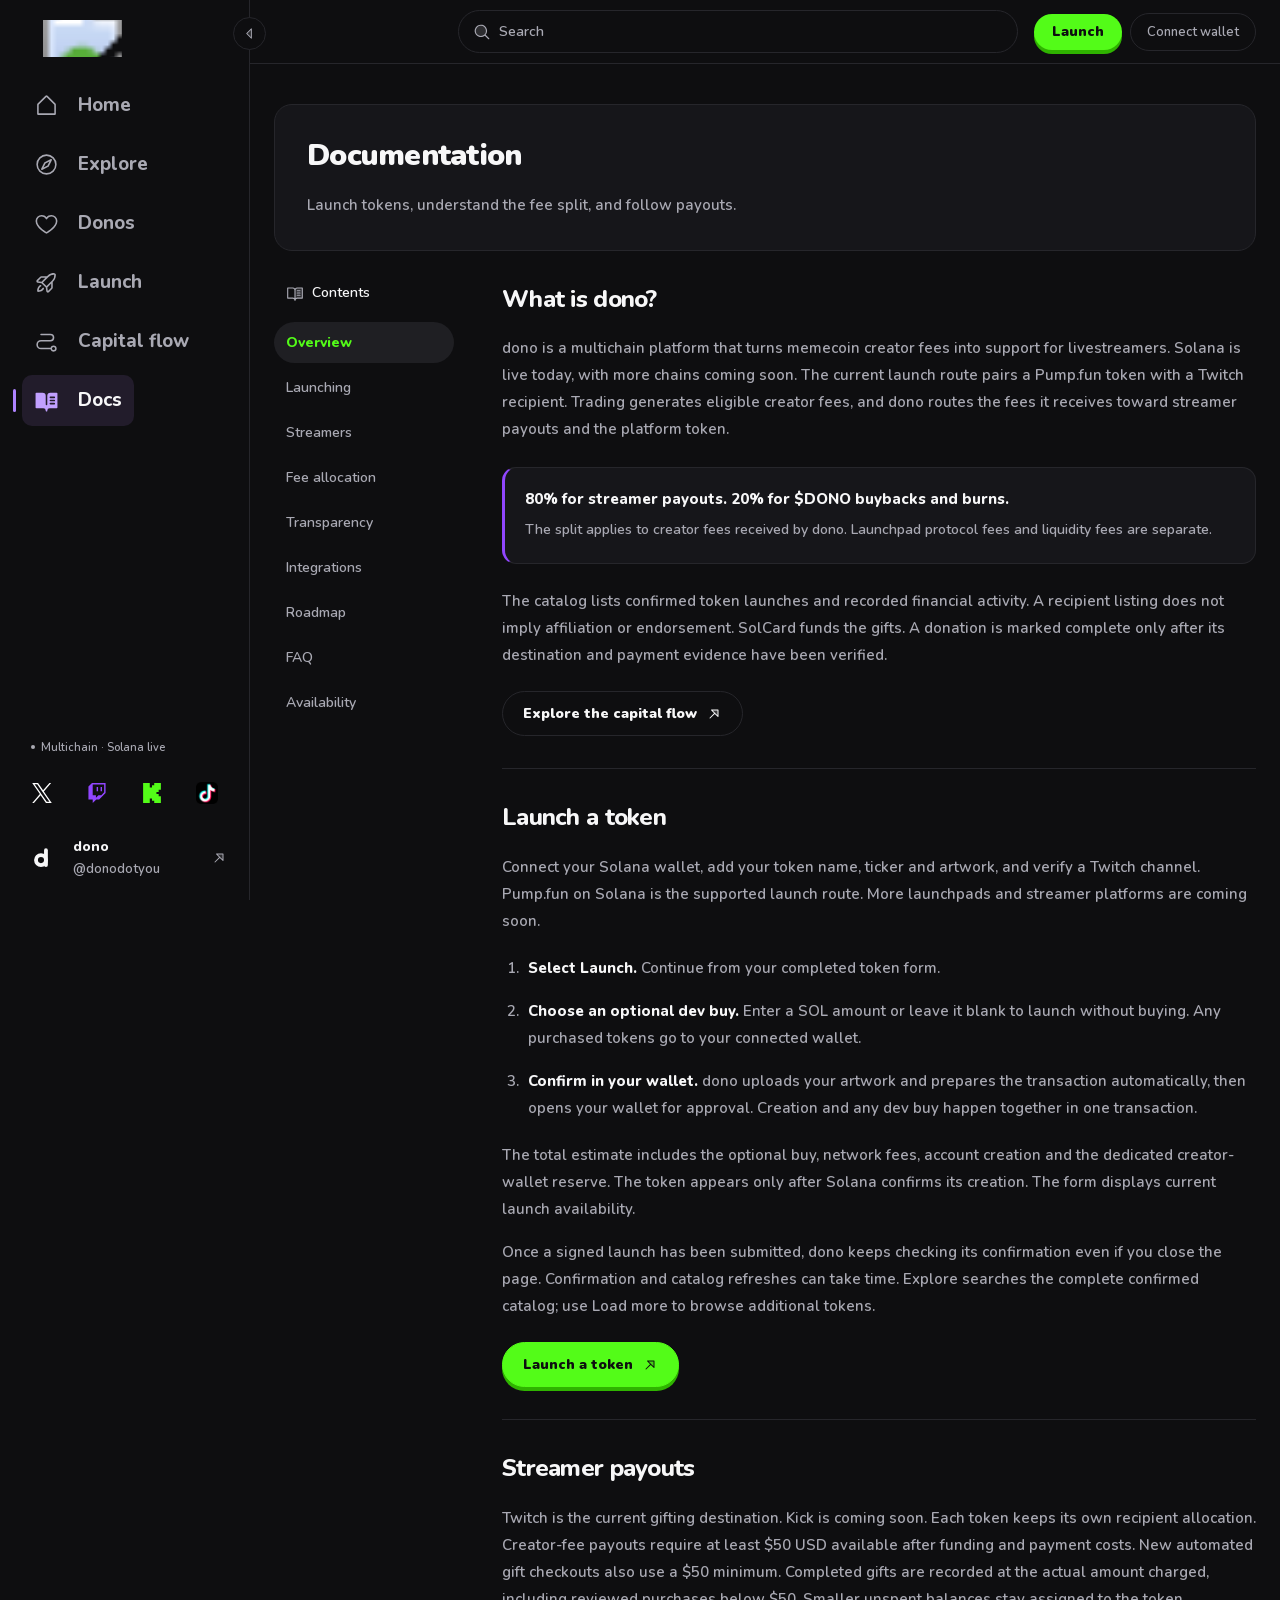
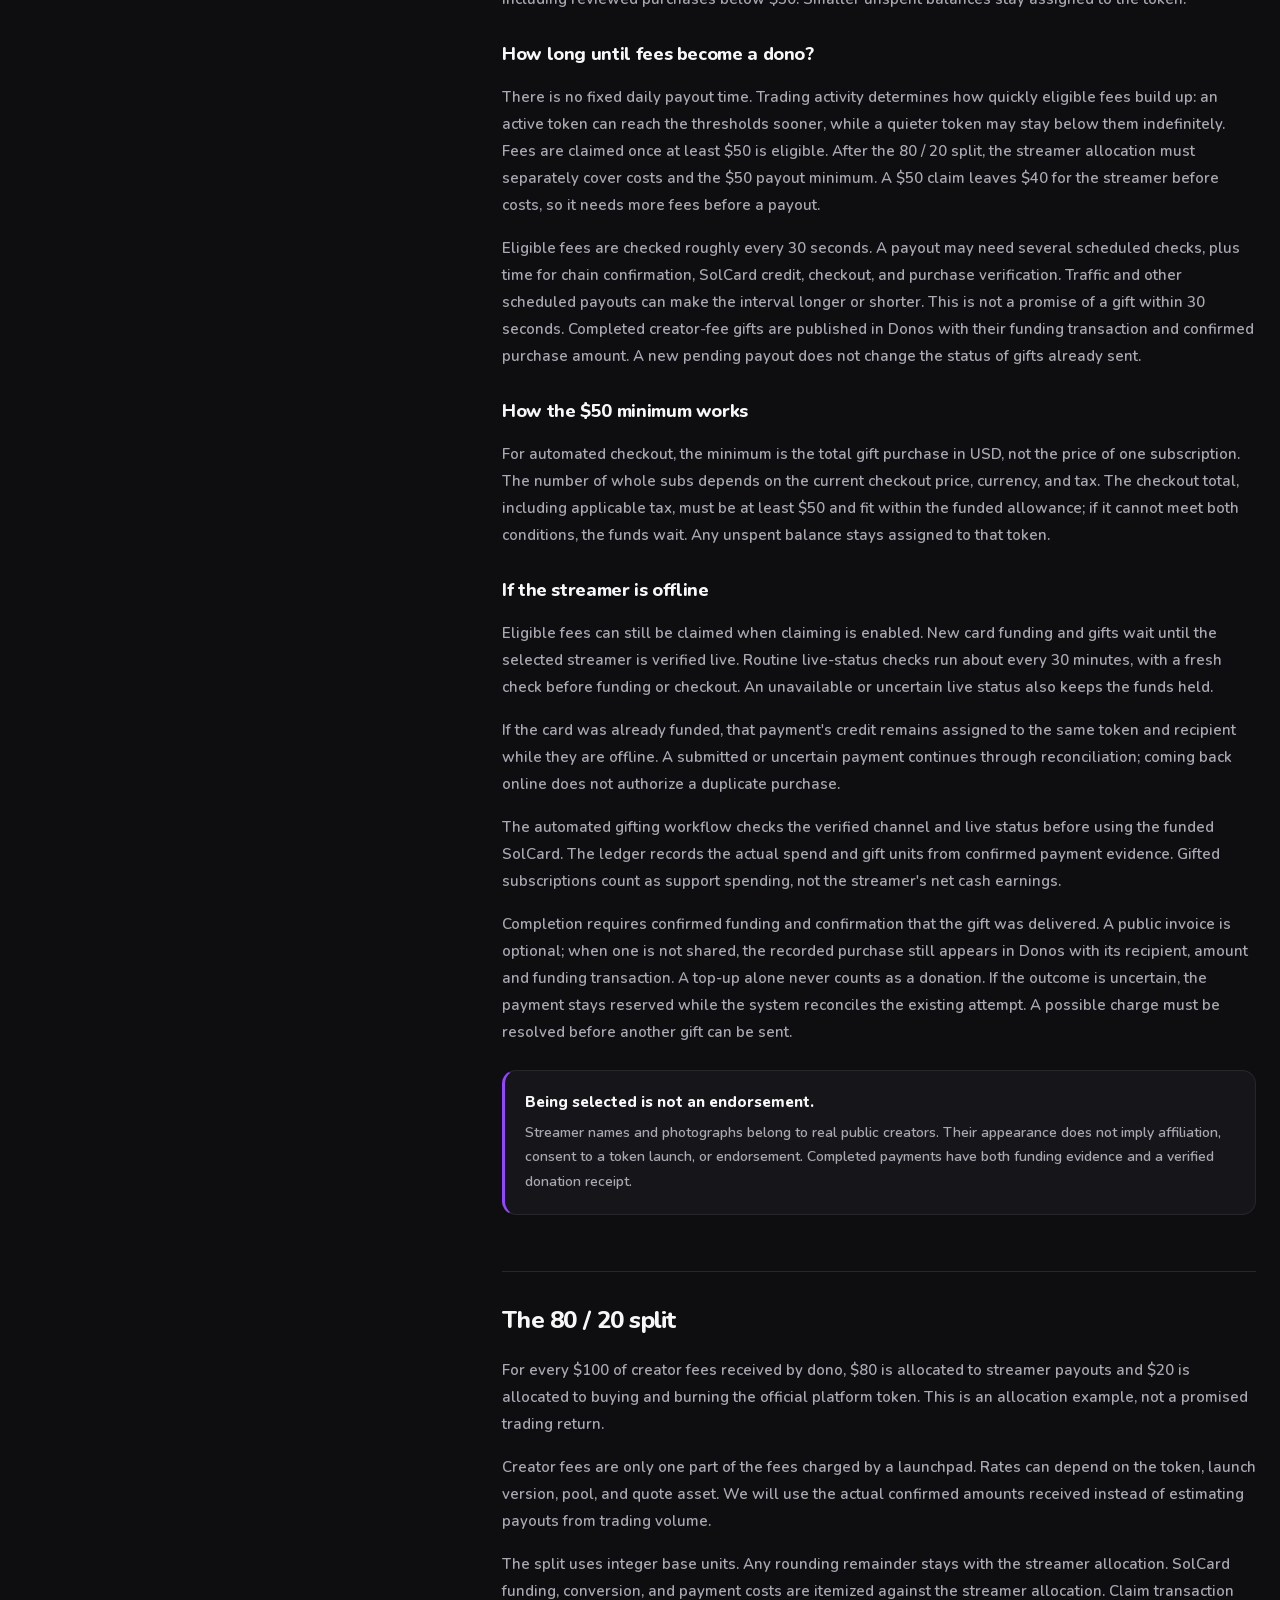
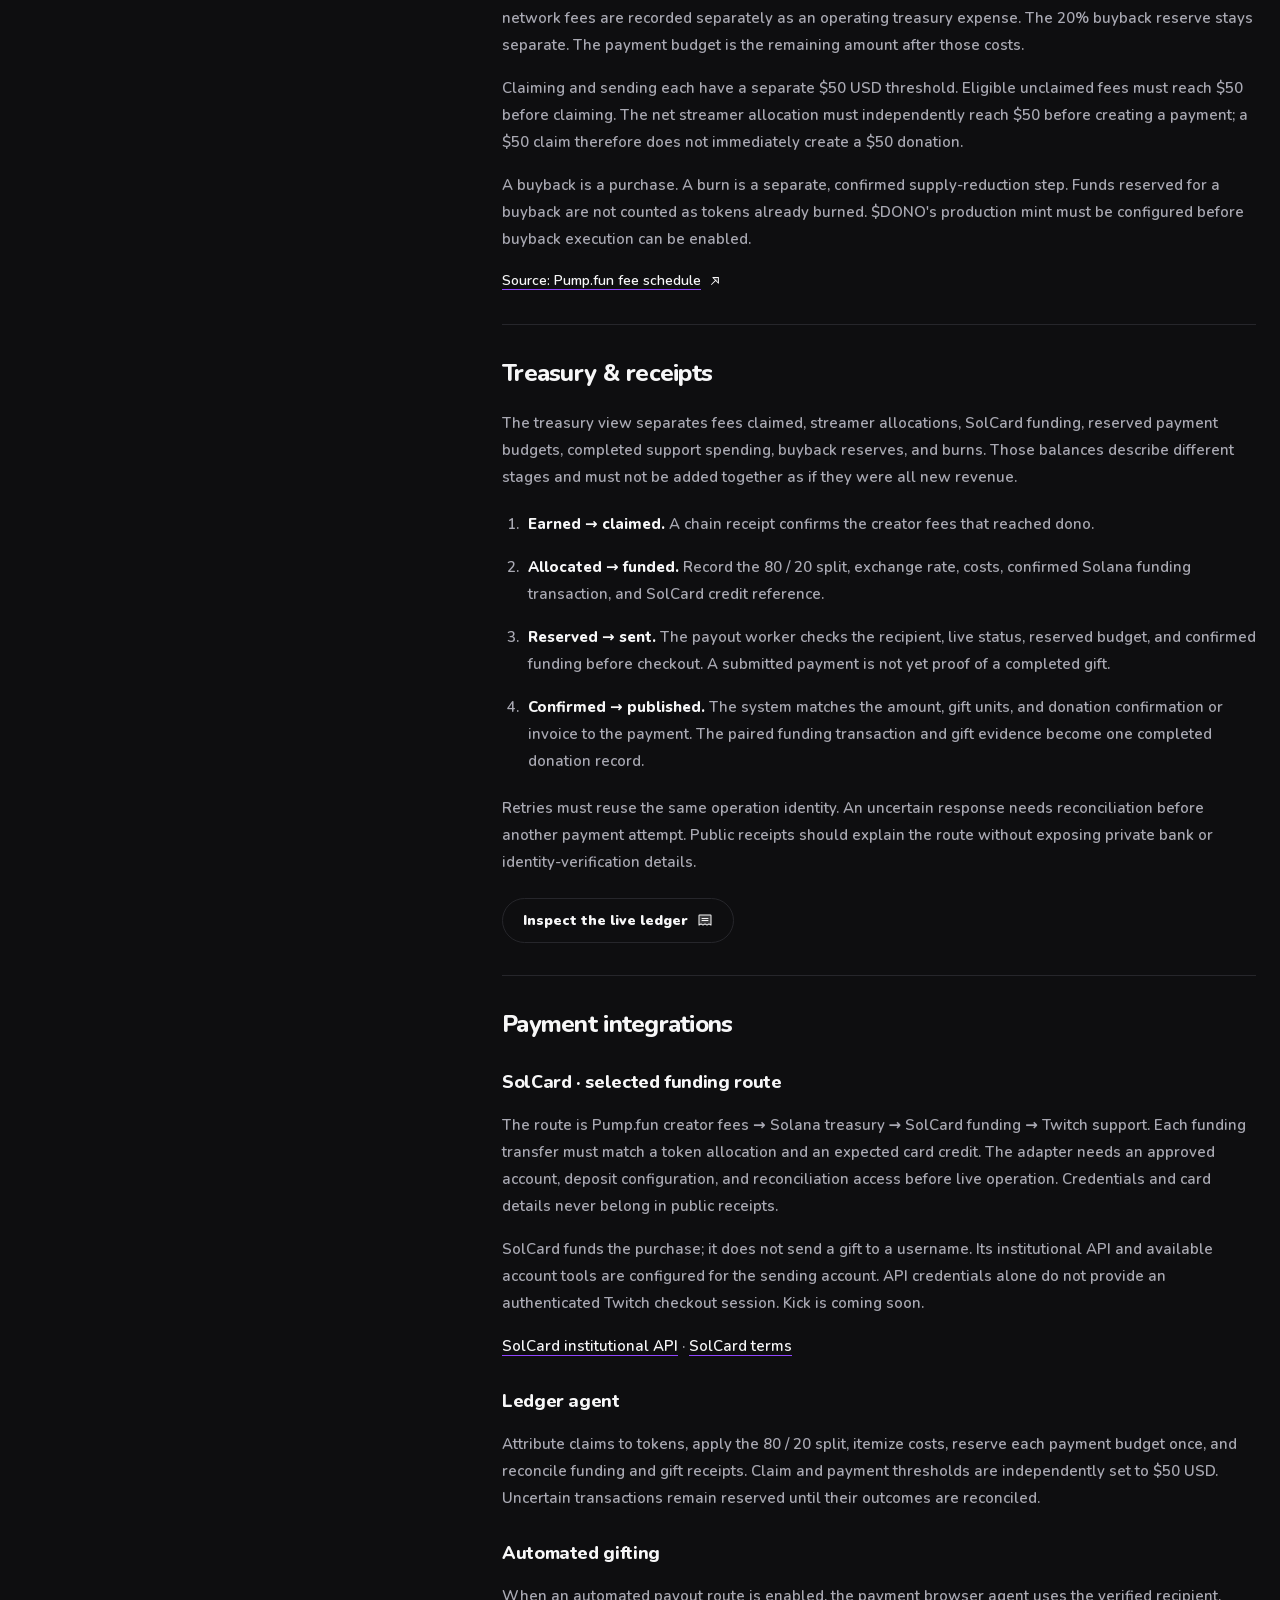
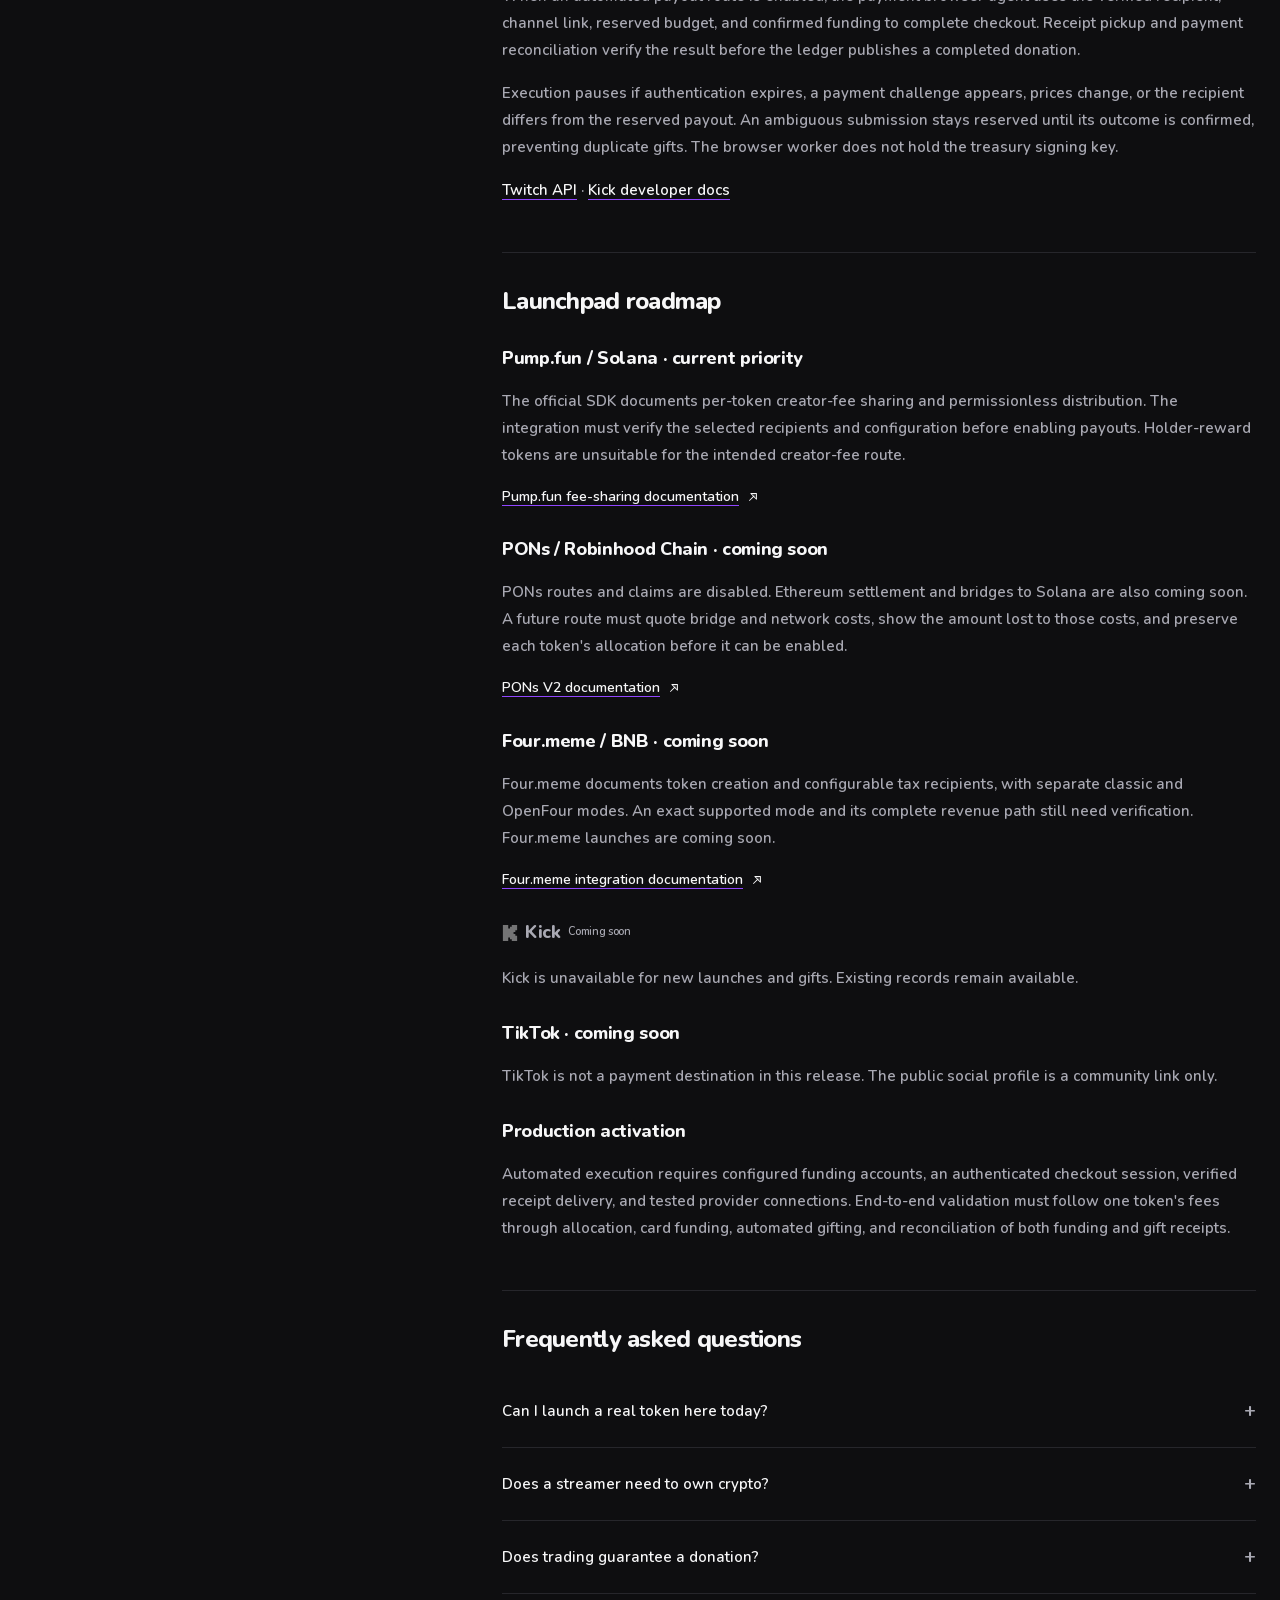
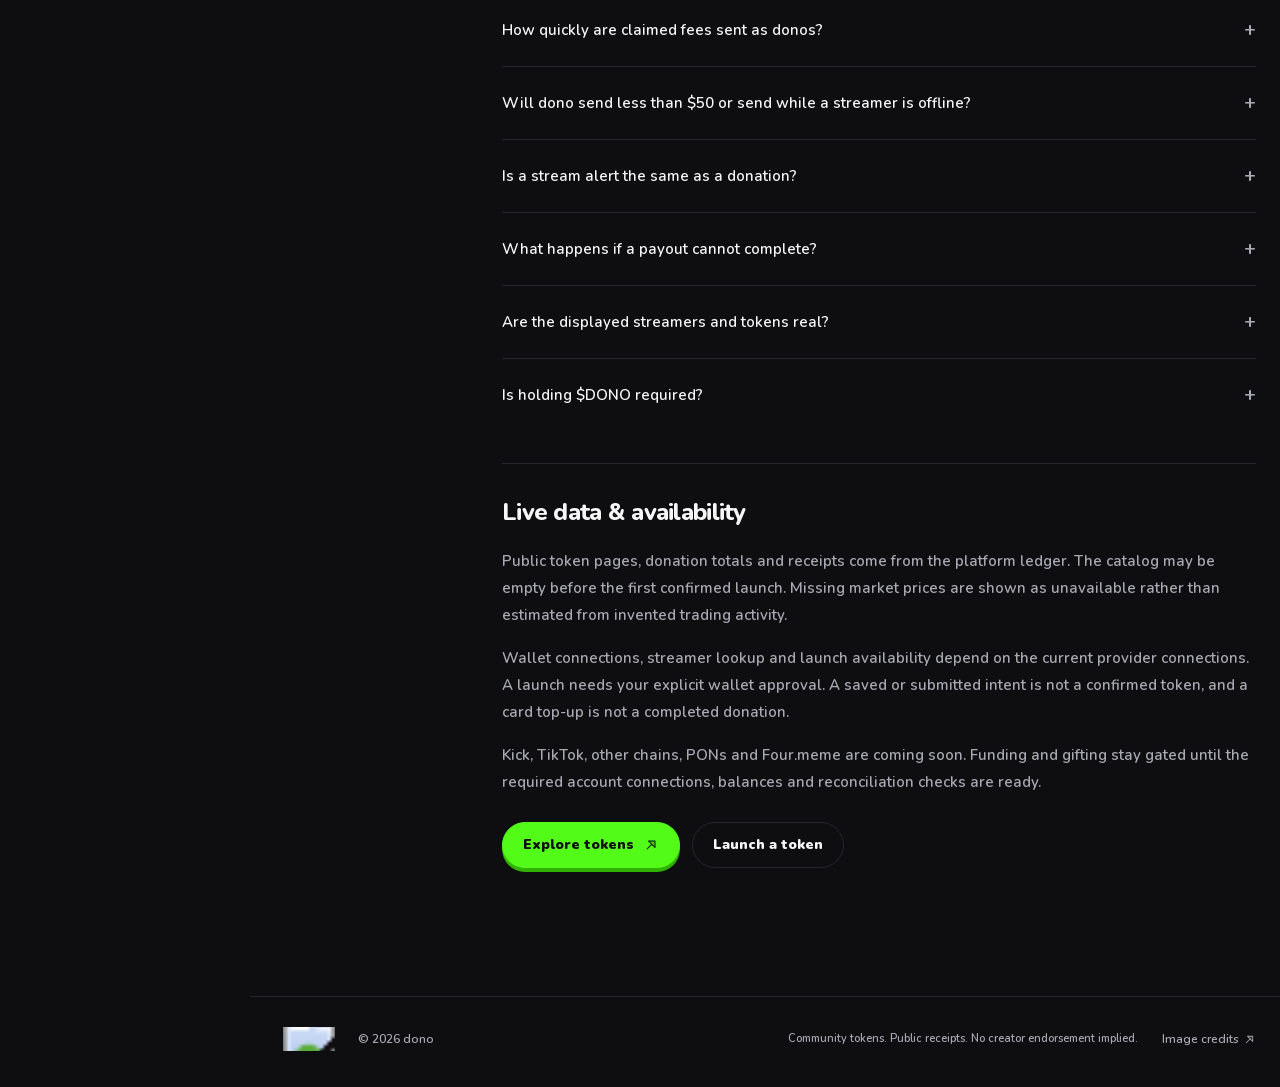
==== docs.html @ c54afff7 "Assemble multi-page dono site" ====
<!DOCTYPE html><html><head><meta charset="utf-8"><meta name="download_date" content="2026-09-17T12:08:35.268Z"/>
    
    <meta name="viewport" content="width=device-width, initial-scale=1.0">
    <meta name="theme-color" content="#0E0E10">
    <meta name="description" content="Launch a coin. Gift the fees. A multichain platform for turning creator fees into streamer support. Solana is live, with more chains coming soon.">
    <title>Docs · dono</title>
    <link rel="icon" type="image/svg+xml" href="https://dono.you/favicon.svg">
    <link rel="apple-touch-icon" href="https://dono.you/assets/brand/apple-touch-icon.png">
    <link rel="preload" href="[data-uri]" as="font" type="font/woff2" crossorigin="">
    
    
    
    
    <style>img.token-image[data-image-state=loading]{background:var(--dono-raised, #1c1c21) url("[data-uri]") center / 32% auto no-repeat}img.token-image[data-image-state=fallback]{object-fit:contain;background-color:var(--dono-raised, #1c1c21)}.preview-motion-tools{display:flex;justify-content:flex-end;margin-bottom:9px}.preview-motion-toggle{border:1px solid var(--dono-line);border-radius:var(--dono-radius-pill);padding:7px 11px;background:var(--dono-surface);color:var(--dono-text-2);font:inherit;font-size:10px;font-weight:700;cursor:pointer;transition:color .2s ease,border-color .2s ease}.preview-motion-toggle:hover:not(:disabled),.preview-motion-toggle[aria-pressed=true]{color:var(--dono-ice);border-color:var(--dono-ultra)}.preview-motion-toggle:focus-visible{outline:2px solid var(--dono-volt);outline-offset:3px}.preview-motion-toggle:disabled{cursor:default}.preview-grid{display:grid;grid-template-columns:repeat(6,minmax(0,1fr));gap:12px}.preview-tile{position:relative;isolation:isolate;height:270px;border-radius:var(--dono-radius-hero);overflow:hidden;border:1px solid var(--dono-line);background:var(--dono-surface);grid-column:span 2;transition:border-color .25s,background .25s}.preview-tile:hover{border-color:var(--dono-ultra);background:var(--dono-raised)}.preview-explore,.preview-stream{grid-column:span 3;height:280px}.preview-footer{position:absolute;z-index:10;display:flex;justify-content:space-between;align-items:center;bottom:0;left:0;right:0;padding:16px;color:var(--dono-ice);font-size:13px;font-weight:800;background:var(--dono-surface);border-top:1px solid var(--dono-line)}.preview-footer>span:last-child{display:flex;align-items:center;gap:4px;color:var(--dono-text-2)}.preview-footer>span:last-child>svg{transition:transform .46s cubic-bezier(.22,1,.36,1)}.preview-tile:hover .preview-footer>span:last-child>svg{transform:translate(3px)}.preview-tile:hover .preview-footer>span:last-child{color:var(--dono-ice)}.token-wall{position:absolute;top:-65px;right:9px;bottom:50px;left:9px;display:grid;grid-template-columns:repeat(3,minmax(0,1fr));gap:8px;overflow:hidden}.token-wall-column{min-width:0}.token-wall-run{animation:token-reel 35s linear infinite}.column-1 .token-wall-run{animation-direction:reverse;animation-duration:39s}.column-2 .token-wall-run{animation-duration:33s}.token-wall-group{display:flex;flex-direction:column;gap:9px;padding-bottom:9px}@keyframes token-reel{0%{transform:translateY(0)}to{transform:translateY(-50%)}}.preview-grid[data-motion-paused=true] .token-wall-run,.preview-grid[data-motion-paused=true] .preview-cursor{animation-play-state:paused}.mini-token{border-radius:11px;background:var(--dono-black);padding:5px;min-width:0}.mini-token-art{position:relative;height:135px;border-radius:7px;overflow:hidden}.mini-token-art>img{height:100%;width:100%;object-fit:cover}.mini-token-art>span{position:absolute;left:4px;bottom:5px;max-width:calc(100% - 8px);display:flex;align-items:center;gap:4px;border-radius:var(--dono-radius-pill);padding:3px 5px;background:var(--dono-black);font-size:8px;color:var(--dono-ice)}.mini-token-art .avatar{height:15px;width:15px}.mini-token-info{padding:8px 4px 5px}.mini-token-info>strong{font-size:9px;font-weight:800;display:block;overflow:hidden;text-overflow:ellipsis;white-space:nowrap;color:var(--dono-text-2)}.mini-token-info>span{display:block;font-size:12px;font-weight:900;margin-top:5px}.mini-token-info small{color:var(--dono-text-2);font-size:8px;font-weight:600}.preview-stream-scene{width:100%;height:100%;object-fit:cover;object-position:center 45%;opacity:.8;transition:transform .6s cubic-bezier(.22,1,.36,1)}.preview-stream:hover .preview-stream-scene{transform:scale(1.025)}.preview-stream-top{position:absolute;z-index:2;top:17px;left:17px;right:17px;display:flex;align-items:center;justify-content:space-between}.preview-stream-top>span:first-child{display:flex;align-items:center;gap:7px;background:var(--dono-black);padding:6px 10px;border-radius:var(--dono-radius-pill);color:var(--dono-ice);font-size:11px}.preview-stream-top .brand-logo{width:15px;height:15px}.preview-stream-top>span:last-child{font-size:9px;color:var(--dono-text-2);background:var(--dono-black);border-radius:var(--dono-radius-pill);padding:4px 8px}.stream-payment{display:flex;align-items:center;gap:12px;position:absolute;z-index:3;bottom:66px;left:24px;right:24px;padding:16px;border-radius:var(--dono-radius-card);background:var(--dono-ultra-deep);border:1px solid var(--dono-ultra);box-shadow:0 5px 0 var(--dono-black)}.stream-payment>.avatar{height:43px;width:43px}.stream-payment strong{display:block;font-size:25px;font-weight:900;letter-spacing:-.05em}.stream-payment div>span{display:block;font-size:11px;color:var(--dono-ice);margin-top:4px}.stream-payment b{font-weight:800;color:var(--dono-ice)}.payment-heart{display:grid;place-items:center;width:37px;height:37px;border-radius:50%;background:var(--dono-ultra);margin-left:auto;color:var(--dono-ice)}.preview-stat-label{display:flex;justify-content:space-between;gap:10px;font-size:12px;color:var(--dono-text-2)}.preview-stats{display:flex;flex-direction:column}.preview-stats-body{display:flex;flex:1;flex-direction:column;gap:12px;min-height:0;padding:20px}.preview-stats .preview-footer{position:static;flex:none;padding-inline:20px}.preview-confirmed-note{display:flex;flex:1;align-items:center;gap:12px;color:var(--dono-text-2);font-size:12px;line-height:1.65}.preview-confirmed-note>svg{flex:none;width:22px;height:22px}.preview-confirmed-note>span{min-width:0}.preview-stat-label small{font-size:10px;color:var(--dono-text-2)}.rolling-amount{display:flex;align-items:flex-start;overflow:hidden;margin:0;flex:none;font-size:clamp(27px,2.7vw,42px);font-weight:900;line-height:1;letter-spacing:-.045em;height:1em;font-variant-numeric:tabular-nums;color:var(--dono-volt)}.rolling-digit{display:block;overflow:hidden;height:1em}.rolling-digit>span{display:flex;flex-direction:column}.rolling-digit>span>span{height:1em;display:block}.preview-chart{position:absolute;top:114px;left:0;right:0;height:96px;opacity:.8}.preview-chart svg{width:100%;height:100%}.preview-treasury{display:flex;flex:none;align-items:baseline;gap:8px;font-size:10px;color:var(--dono-text-2)}.preview-treasury strong{color:var(--dono-ice);font-size:11px;font-weight:800}.preview-launch-label,.preview-flow-label{margin:20px 18px 12px;font-size:12px;color:var(--dono-text-2)}.preview-search{display:flex;align-items:center;gap:8px;margin:0 17px 8px;min-height:36px;padding:7px 11px;border:2px solid var(--dono-ultra);border-radius:var(--dono-radius-pill);background:var(--dono-black);font-size:12px;color:var(--dono-ice)}.preview-search>svg{color:var(--dono-text-2)}.preview-cursor{width:1px;height:12px;background:var(--dono-text-2);animation:cursor-blink 1s steps(1) infinite;margin-left:-6px}@keyframes cursor-blink{50%{opacity:0}}.preview-recipients{margin:0 17px}.preview-recipient{display:flex;position:relative;align-items:center;gap:9px;padding:7px 9px;border-radius:var(--dono-radius-pill)}.preview-recipient>*{position:relative;z-index:1}.preview-recipient .preview-selection{position:absolute;top:0;right:0;bottom:0;left:0;background:var(--dono-ultra-deep);border-radius:var(--dono-radius-pill)}.preview-recipient .avatar{width:29px;height:29px}.preview-recipient strong{display:block;font-size:11px;font-weight:800;line-height:1.3;color:var(--dono-ice)}.preview-recipient small{display:block;font-size:10px;color:var(--dono-text-2);line-height:1.3}.preview-recipient .platform-mark{margin-left:auto}.preview-recipient .brand-logo{width:13px;height:13px}.preview-recipient>svg{color:var(--dono-ice)}.preview-recipient.selected small{color:var(--dono-ice)}.preview-recipient.public-platform-soon{display:flex}.preview-recipient.public-platform-soon strong{color:var(--dono-text-2)}.preview-route{position:relative;display:flex;align-items:center;gap:0;margin:28px 20px 0;height:104px}.preview-route-source{width:49px;height:49px;display:grid;place-items:center;background:transparent;flex-shrink:0}.preview-route .preview-route-source .brand-mark{width:25px;height:29px}.preview-route-lines{flex:1;height:104px;min-width:32px}.preview-route-lines svg{display:block;width:100%;height:100%;overflow:visible}.preview-route-ends{display:grid;grid-template-rows:40px 40px;gap:24px;flex:none}.preview-route-ends>div{display:flex;align-items:center;gap:8px}.preview-route-icon{width:32px;height:32px;display:grid;place-items:center;flex:none;border-radius:50%;background:var(--dono-surface)}.preview-route-icon-dono{background:transparent}.preview-route .preview-route-icon .brand-mark{width:19px;height:21px}.preview-route-ends strong{display:block;font-size:17px;font-weight:800}.preview-route-ends>div:first-child strong{color:var(--dono-ice)}.preview-route-ends>div:last-child strong{color:var(--dono-volt)}.preview-route-ends small{display:block;font-size:9px;color:var(--dono-text-2);margin-top:3px;white-space:nowrap}@media(max-width:1200px){.mini-token-art{height:115px}.stream-payment{left:16px;right:16px;padding:13px;gap:9px}.stream-payment>.avatar{width:35px;height:35px}.stream-payment strong{font-size:23px}.preview-tile{height:260px}.preview-explore,.preview-stream{height:280px}.preview-route{margin-left:12px;margin-right:12px}.preview-route-source{width:39px;height:39px}.preview-route-ends>div{gap:5px}.preview-route-ends small{font-size:8px}.preview-launch-label,.preview-flow-label{font-size:11px}.preview-recipient{padding:7px 6px;gap:6px}.preview-recipient .avatar{height:25px;width:25px}.preview-recipient>svg{display:none}.preview-recipients{margin:0 12px}.preview-search{margin-left:12px;margin-right:12px}}@media(max-width:640px){.preview-grid{grid-template-columns:repeat(2,minmax(0,1fr));gap:11px}.preview-tile{grid-column:span 1;height:250px}.preview-explore,.preview-stream{grid-column:span 2;height:275px}.preview-flow{grid-column:span 2;height:215px}.mini-token-art{height:145px}.stream-payment{left:22px;right:22px;bottom:65px;padding:16px;gap:13px}.stream-payment>.avatar{width:41px;height:41px}.stream-payment strong{font-size:27px}.preview-stat-label{font-size:11px}.preview-stats-body{padding:16px;gap:10px}.preview-stats .preview-footer{padding-inline:16px}.preview-stat-label small{display:none}.rolling-amount{font-size:clamp(23px,6vw,33px)}.preview-confirmed-note{gap:8px;font-size:11px}.preview-confirmed-note>svg{width:20px;height:20px}.preview-footer{padding-left:13px;padding-right:13px;font-size:12px}.preview-footer>span:last-child{font-size:11px}.preview-treasury{gap:4px;flex-wrap:wrap;font-size:9px}.preview-treasury strong{font-size:10px}.preview-launch-label{margin:18px 12px 12px;font-size:10px}.preview-search{padding:7px 8px;font-size:10px;gap:5px;min-height:34px}.preview-recipient strong{font-size:10px}.preview-recipient small{font-size:9px}.preview-recipient .platform-mark{display:none}.preview-route{max-width:340px;margin:14px auto 0;padding:0 18px}.preview-route-source{width:48px;height:48px}.preview-route-ends>div{gap:9px}.preview-route-ends small{font-size:10px}.preview-route-ends strong{font-size:18px}.preview-flow-label{margin-top:17px;margin-bottom:4px}}@media(max-width:480px){.preview-stats,.preview-launch{grid-column:span 2}.preview-stat-label small{display:block}.preview-confirmed-note{font-size:12px;gap:12px}.preview-search,.preview-recipient strong{font-size:12px}.preview-launch-label,.preview-recipient small{font-size:11px}}@media(max-width:360px){.mini-token-art{height:115px}.preview-grid{gap:10px}.preview-tile{border-radius:14px}.rolling-amount{font-size:24px}.preview-recipient{padding-left:3px;padding-right:3px;gap:5px}.preview-recipient .avatar{width:22px;height:22px}.preview-search>svg{width:12px}.preview-search{gap:4px;font-size:9px}.preview-footer>span:last-child{font-size:10px;gap:1px}}@media(prefers-reduced-motion:reduce){.token-wall-run{animation:none;transform:translateY(-85px)}.preview-route-lines circle{display:none}.preview-cursor{animation:none}.preview-stream-scene,.preview-footer>span:last-child>svg{transition:none}.preview-stream:hover .preview-stream-scene,.preview-tile:hover .preview-footer>span:last-child>svg{transform:none}}.dr-recipient{display:flex;align-items:center;gap:14px;min-width:0;color:var(--dono-ice);text-decoration:none}.dr-recipient:focus-visible{outline:2px solid var(--dono-volt);outline-offset:6px;border-radius:6px}.dr-portrait{position:relative;flex:0 0 54px;width:54px;height:54px}.dr-photo,.dr-initials{display:block;width:100%;height:100%;object-fit:cover;border-radius:50%;background:var(--dono-raised)}.dr-initials{display:grid;place-items:center;color:var(--dono-text-2);font-size:18px;font-weight:700}.dr-platform-badge{position:absolute;right:-3px;bottom:-3px;width:22px;height:22px;display:grid;place-items:center;background:var(--dono-surface);border:2px solid var(--dono-surface);border-radius:50%}.dr-platform-badge .brand-logo{width:14px;height:14px;object-fit:contain}.dr-copy{display:flex;flex-direction:column;min-width:0;gap:3px}.dr-label{color:var(--dono-text-2);font-size:11px;font-weight:600;line-height:1.4}.dr-username{color:var(--dono-ice);font-size:20px;font-weight:800;line-height:1.3;letter-spacing:-.025em;overflow-wrap:anywhere}.dr-recipient:hover .dr-username{color:var(--dono-volt)}.dr-platform{color:var(--dono-text-2);font-size:12px;font-weight:600;line-height:1.4;overflow-wrap:anywhere}.dr-compact .dr-portrait{flex-basis:44px;width:44px;height:44px}.dr-compact .dr-username{font-size:17px}@media(max-width:480px){.dr-username{font-size:19px}.dr-compact .dr-username{font-size:17px}}.token-donation-progress{margin-top:40px;min-width:0}.tdp-heading{display:flex;align-items:baseline;justify-content:space-between;gap:24px;margin-bottom:24px}.tdp-heading h2{margin:0 0 8px;color:var(--dono-ice);font-size:24px;font-weight:800;letter-spacing:-.025em}.tdp-heading p,.tdp-note,.tdp-notice{margin:0;color:var(--dono-text-2);font-size:13px;line-height:1.65}.tdp-heading>.text-link{flex-shrink:0}.tdp-notice{margin-bottom:20px}.tdp-stale{color:#efafa9}.tdp-row{display:grid;grid-template-columns:minmax(220px,1fr) minmax(0,1.7fr);align-items:center;gap:32px;padding:24px 0;border-top:1px solid var(--dono-line)}.tdp-identity{display:grid;gap:18px;min-width:0}.tdp-token{display:flex;align-items:center;gap:12px;min-width:0;color:var(--dono-ice);text-decoration:none}.tdp-token .token-art{flex:0 0 44px;width:44px;height:44px;border-radius:10px}.tdp-token>span{display:grid;gap:3px;min-width:0}.tdp-token strong{font-size:17px;font-weight:800;overflow-wrap:anywhere}.tdp-token span>span{color:var(--dono-text-2);font-size:12px;overflow-wrap:anywhere}.tdp-token:hover strong{color:var(--dono-volt)}.token-donation-progress a:focus-visible{outline:2px solid var(--dono-volt);outline-offset:5px;border-radius:6px}.tdp-funds{min-width:0}.tdp-metrics{display:grid;grid-template-columns:repeat(3,minmax(0,1fr));gap:20px;margin:0}.tdp-metrics dt{color:var(--dono-text-2);font-size:12px;line-height:1.5}.tdp-metrics dd{margin:8px 0 0;color:var(--dono-ice);font-size:clamp(20px,2.4vw,30px);font-weight:800;line-height:1.2;letter-spacing:-.035em;font-variant-numeric:tabular-nums;overflow-wrap:anywhere}.tdp-payout-status{display:inline-block;margin:18px 0 0;padding:5px 9px;color:var(--dono-text-2);background:var(--dono-raised);border-radius:5px;font-size:11px;font-weight:600;line-height:1.5}.tdp-note{padding-top:16px;border-top:1px solid var(--dono-line);font-size:12px}@media(max-width:700px){.tdp-heading{align-items:flex-start;flex-direction:column;gap:12px}.tdp-row{grid-template-columns:minmax(0,1fr);gap:24px}.tdp-identity{grid-template-columns:repeat(2,minmax(0,1fr));gap:16px}.tdp-metrics{gap:14px}.tdp-metrics dt{min-height:36px}.tdp-metrics dd{font-size:24px}}@media(max-width:420px){.tdp-identity{grid-template-columns:minmax(0,1fr)}.tdp-metrics dd{font-size:22px}}@font-face{font-family:Nunito;src:url("[data-uri]") format("woff2");font-style:normal;font-weight:600 900;font-display:swap}:root{--dono-black: #0e0e10;--dono-surface: #16161a;--dono-raised: #1f1f23;--dono-line: #26262b;--dono-muted: #6b6b75;--dono-text-2: #a9a9b3;--dono-ice: #f7f7f8;--dono-volt: #53fc18;--dono-volt-deep: #2fb300;--dono-ultra: #9146ff;--dono-ultra-deep: #6a2bd9;--dono-font: "Nunito", system-ui, sans-serif;--dono-radius-card: 14px;--dono-radius-hero: 18px;--dono-radius-pill: 999px}.token-detail,.streamer-detail,.docs-page{color:var(--text, var(--dono-ice))}.detail-breadcrumb{display:inline-flex;gap:8px;margin-bottom:24px;font-size:14px;color:var(--muted, var(--dono-text-2))}.detail-masthead{display:grid;grid-template-columns:minmax(0,1fr) 224px;align-items:center;gap:32px;padding:24px;border:1px solid var(--line, var(--dono-line));border-radius:18px;background:var(--surface, var(--dono-surface))}.detail-masthead-copy{min-width:0}.detail-labels{display:flex;align-items:center;gap:12px;flex-wrap:wrap;margin-bottom:18px}.detail-demo-tag{display:inline-flex;align-items:center;min-height:26px;padding:3px 9px;border:1px solid var(--line, var(--dono-line));border-radius:999px;font-size:12px;line-height:1.5;color:var(--muted, var(--dono-text-2))}.detail-masthead h1{font-family:inherit;font-weight:900;font-size:clamp(28px,3vw,36px);line-height:1.2;letter-spacing:-.035em;margin:0;overflow-wrap:anywhere}.detail-ticker{display:block;color:var(--muted, var(--dono-text-2));font-size:14px;line-height:1.5;margin:7px 0 0}.detail-masthead-copy>p{color:var(--dono-text-2);font-size:14px;line-height:1.65;max-width:540px;margin:16px 0 0}.detail-masthead-copy>.btn{margin-top:20px}.detail-masthead-art{width:224px;height:224px;overflow:hidden;border-radius:12px;background:var(--dono-black)}.detail-masthead-art>.token-art-lg,.detail-masthead-art>.avatar-lg{display:block;width:100%;height:100%;object-fit:cover;border:0;border-radius:0;aspect-ratio:auto}.detail-masthead-art>.avatar-lg{object-position:center 33%}.detail-inline-recipient{display:inline-flex;gap:10px;align-items:center;margin-top:20px;max-width:100%}.detail-inline-recipient>.avatar{width:36px;height:36px}.detail-inline-recipient>span:not(.platform-mark){color:var(--muted, var(--dono-text-2));font-size:12px}.detail-inline-recipient strong{display:block;margin-top:2px;color:var(--text, var(--dono-ice));font-size:14px;font-weight:800}.detail-inline-recipient>svg{color:var(--muted, var(--dono-text-2));margin-left:3px}.detail-demo-note{color:var(--muted, var(--dono-text-2));font-size:12px;line-height:1.6;margin:12px 0 0}.detail-stats{display:grid;grid-template-columns:repeat(4,minmax(0,1fr));padding:24px 0;margin:28px 0 32px;border-top:1px solid var(--line, var(--dono-line));border-bottom:1px solid var(--line, var(--dono-line))}.token-support{margin:28px 0;padding:24px 0;border-top:1px solid var(--dono-line);border-bottom:1px solid var(--dono-line)}.token-support-heading{display:flex;align-items:baseline;justify-content:space-between;gap:12px;flex-wrap:wrap}.token-support-heading h2{margin:0;font-size:18px;font-weight:700}.token-support-heading>span,.token-support-totals p,.token-support-note{color:var(--dono-text-2);font-size:12px;line-height:1.6}.token-support-totals{display:grid;grid-template-columns:repeat(2,minmax(0,1fr));gap:24px;margin:24px 0 16px}.token-support-totals>div+div{border-left:1px solid var(--dono-line);padding-left:24px}.token-support-totals>div>span{color:var(--dono-text-2);font-size:14px}.token-support-totals strong{display:block;margin:5px 0;font-size:clamp(28px,4vw,40px);font-weight:700;line-height:1.2;letter-spacing:-.03em;overflow-wrap:anywhere}.token-support-totals>div:first-child strong{color:var(--dono-volt)}.token-support-totals p,.token-support-note{margin:0}.token-support-note{max-width:80ch}.funding-wait-note{margin:16px 0;padding:12px 16px;border-left:2px solid var(--dono-volt);background:var(--dono-surface);font-size:14px;line-height:1.6}.funding-wait-note p{margin:4px 0 0;color:var(--dono-text-2);font-size:12px}.detail-stat{min-width:0;padding:0 24px;border-left:1px solid var(--line, var(--dono-line))}.detail-stat:first-child{border-left:0;padding-left:0}.detail-stat:last-child{padding-right:0}.detail-stat>span{display:block;color:var(--muted, var(--dono-text-2));font-size:14px;line-height:1.5;margin-bottom:8px}.detail-stat>strong{display:block;font-family:inherit;font-weight:800;font-size:28px;line-height:1.25;letter-spacing:-.025em;color:var(--text, var(--dono-ice))}.detail-stat>.positive{color:var(--dono-volt)}.detail-stat>.negative{color:#ec8585}.detail-stat>.detail-stat-status{display:flex;align-items:center;gap:8px;font-size:16px;letter-spacing:0;padding-top:7px}.detail-stat-status>span{width:6px;height:6px;flex:0 0 auto;background:var(--dono-text-2);border-radius:50%}.detail-info-grid{display:grid;grid-template-columns:1fr 1fr;gap:32px;margin-bottom:32px}.detail-info-section{min-width:0}.detail-info-section+.detail-info-section{border-left:1px solid var(--line, var(--dono-line));padding-left:32px}.detail-info-section h2,.detail-activity h2,.detail-token-section h2{font-family:inherit;font-size:24px;font-weight:800;letter-spacing:-.03em;line-height:1.3;margin:0}.detail-info-section>p{font-size:14px;line-height:1.65;color:var(--muted, var(--dono-text-2));margin:16px 0 0;max-width:490px}.detail-recipient{display:flex;align-items:center;gap:12px;margin-top:22px}.detail-recipient>.avatar-lg{width:48px;height:48px;border-radius:50%}.detail-recipient>span:nth-child(2){display:flex;flex-direction:column;gap:4px;min-width:0}.detail-recipient strong{font-family:inherit;font-size:16px;font-weight:800}.detail-recipient>span:nth-child(2)>span{color:var(--muted, var(--dono-text-2));font-size:14px}.detail-recipient>.platform-mark{margin-left:auto}.detail-recipient>svg{color:var(--muted, var(--dono-text-2))}.detail-section-title{display:flex;gap:12px;align-items:center;justify-content:space-between}.detail-section-title .text-link{font-size:14px;white-space:nowrap}.detail-allocation-bar{display:flex;gap:3px;height:6px;margin:26px 0 18px}.detail-allocation-bar>span:first-child{flex:4;background:var(--dono-ultra);border-radius:3px 0 0 3px}.detail-allocation-bar>span:last-child{flex:1;background:var(--dono-volt);border-radius:0 3px 3px 0}.detail-allocation-labels{display:flex;justify-content:space-between;gap:16px}.detail-allocation-labels>span{display:flex;gap:6px;align-items:center;font-size:13px;color:var(--muted, var(--dono-text-2))}.detail-allocation-labels svg{color:var(--dono-text-2)}.detail-allocation-labels>span:first-child>svg{color:var(--dono-ultra)}.detail-allocation-labels>span:last-child>svg{color:var(--dono-volt)}.detail-allocation-labels strong{color:var(--text, var(--dono-ice));font-family:inherit;font-size:16px;font-weight:800}.detail-contract{display:flex;align-items:center;gap:20px;flex-wrap:wrap;padding:20px;margin:28px 0 32px;border:1px solid var(--line, var(--dono-line));border-radius:12px;background:var(--surface, var(--dono-surface))}.detail-contract>div{flex:1 1 200px}.detail-contract h2{font-family:inherit;font-size:16px;font-weight:800;line-height:1.5;margin:0 0 4px}.detail-contract>div>span{font-size:12px;color:var(--muted, var(--dono-text-2));line-height:1.6}.contract-value{font-family:inherit;font-size:13px;line-height:1.65;color:var(--dono-text-2);overflow-wrap:anywhere;min-width:0;flex:1 1 300px}.detail-contract>.btn{font-size:14px}.detail-copy-feedback{margin:0;flex-basis:100%;font-size:12px;color:var(--muted, var(--dono-text-2));line-height:1.6}.detail-copy-feedback:empty{display:none}.detail-activity,.detail-token-section{margin:32px 0}.detail-activity-controls{display:flex;align-items:center;justify-content:space-between;gap:16px;margin:18px 0}.detail-activity-controls>.muted{font-size:13px}.detail-activity-controls .sort-select select{font-size:14px}.detail-activity .table-wrap{overflow-x:auto;border:1px solid var(--line, var(--dono-line));border-radius:12px}.detail-activity .ledger-table{width:100%}.detail-activity .ledger-table th,.detail-activity .ledger-table td{padding:16px 20px;font-size:14px;white-space:nowrap}.detail-activity .ledger-table th{font-size:12px;font-weight:600;color:var(--muted, var(--dono-text-2));background:var(--surface, var(--dono-surface));text-transform:none;letter-spacing:0}.detail-activity .ledger-table .text-link{font-size:14px}.detail-event-kind{display:flex;align-items:center;gap:9px}.detail-event-kind svg{color:var(--dono-text-2)}.detail-section-count{color:var(--muted, var(--dono-text-2));font-size:13px}.detail-payout-note{display:flex;gap:14px;align-items:center;padding:20px 0;margin:28px 0;border-top:1px solid var(--line, var(--dono-line));border-bottom:1px solid var(--line, var(--dono-line))}.detail-payout-note>svg{color:var(--dono-ultra);flex:0 0 auto}.detail-payout-note>p{flex:1;margin:0;color:var(--muted, var(--dono-text-2));font-size:14px;line-height:1.6}.detail-payout-note>.text-link{font-size:14px;white-space:nowrap}.detail-platform-name{display:inline-flex;align-items:center;gap:8px;font-size:14px}.detail-platform-name .brand-logo{width:20px;height:20px;object-fit:contain}.streamer-masthead .detail-handle{margin-top:8px;color:var(--muted, var(--dono-text-2));font-size:14px}.detail-receipt-total{margin:24px 0}.detail-receipt-total>span{display:block;font-size:14px;color:var(--muted, var(--dono-text-2));margin-bottom:10px}.detail-receipt-total>strong{display:block;font-family:inherit;font-weight:800;font-size:36px;letter-spacing:-.035em}.detail-receipt-fields{margin:24px 0}.detail-receipt-fields>div{display:flex;justify-content:space-between;gap:20px;padding:14px 0;border-bottom:1px solid var(--line, var(--dono-line))}.detail-receipt-fields dt{color:var(--muted, var(--dono-text-2));font-size:14px}.detail-receipt-fields dd{margin:0;font-size:14px;text-align:right;overflow-wrap:anywhere}.token-detail .btn,.streamer-detail .btn,.docs-page .btn{border-radius:999px;font-size:14px;min-height:40px;font-weight:900}.token-detail .btn-primary,.streamer-detail .btn-primary,.docs-page .btn-primary{background:var(--dono-volt);color:var(--dono-black);border-color:var(--dono-volt);box-shadow:0 4px 0 var(--dono-volt-deep)}.token-detail .btn-primary:hover,.streamer-detail .btn-primary:hover,.docs-page .btn-primary:hover{background:var(--dono-volt);border-color:var(--dono-volt);transform:translateY(-2px);box-shadow:0 6px 0 var(--dono-volt-deep)}.token-detail .btn-primary:active,.streamer-detail .btn-primary:active,.docs-page .btn-primary:active{transform:translateY(3px);box-shadow:0 1px 0 var(--dono-volt-deep)}.streamer-detail .detail-masthead .btn-primary{background:var(--dono-ultra-deep);color:var(--dono-ice);border-color:var(--dono-ultra);box-shadow:0 4px 0 var(--dono-black)}.streamer-detail .detail-masthead .btn-primary:hover{background:var(--dono-ultra-deep);border-color:var(--dono-ultra);box-shadow:0 6px 0 var(--dono-black)}.streamer-detail .detail-masthead .btn-primary:active{box-shadow:0 1px 0 var(--dono-black)}.token-detail .btn-secondary,.streamer-detail .btn-secondary,.docs-page .btn-secondary{background:transparent;color:var(--dono-ice);border:1px solid var(--dono-line);box-shadow:none}.token-detail .btn-secondary:hover,.streamer-detail .btn-secondary:hover,.docs-page .btn-secondary:hover{background:var(--dono-line);border-color:var(--dono-text-2)}.docs-layout{display:grid;grid-template-columns:180px minmax(0,760px);gap:48px;align-items:start;margin-top:32px}.docs-nav{display:flex;flex-direction:column;gap:4px;position:sticky;top:100px}.docs-nav-title{display:flex;align-items:center;gap:8px;color:var(--dono-ice);font-size:14px;padding:0 12px 16px}.docs-nav-title svg{color:var(--muted, var(--dono-text-2))}.docs-nav>a{display:block;padding:10px 12px;color:var(--muted, var(--dono-text-2));font-size:14px;line-height:1.5;border-radius:999px;transition:background .15s,color .15s}.docs-nav>a:hover{background:var(--dono-line);color:var(--dono-ice)}.docs-nav>a.active{background:var(--dono-raised);color:var(--dono-volt);font-weight:800}.docs-content{min-width:0}.docs-section{padding-bottom:32px;margin-bottom:32px;border-bottom:1px solid var(--line, var(--dono-line))}.docs-section:last-child{border-bottom:0}.docs-section>h2{font-family:inherit;font-size:24px;font-weight:800;letter-spacing:-.03em;line-height:1.35;margin:0 0 20px}.docs-section p,.docs-section li{color:var(--dono-text-2);font-size:15px;line-height:1.8;margin:16px 0}.docs-section strong{color:var(--dono-ice);font-weight:800}.docs-section ol{margin:20px 0;padding-left:21px}.docs-section li{padding-left:5px}.docs-section li::marker{color:var(--muted, var(--dono-text-2))}.docs-section h3{font-family:inherit;font-size:18px;font-weight:800;letter-spacing:-.02em;margin:28px 0 12px;line-height:1.5}.docs-section a:not(.btn){color:var(--dono-ice);text-decoration:underline;text-decoration-color:var(--dono-ultra);text-underline-offset:4px}.docs-section a:not(.btn):hover{color:var(--dono-ice);text-decoration-color:var(--dono-ice)}.docs-section .btn{margin-top:6px}.docs-callout{padding:20px;border:1px solid var(--line, var(--dono-line));border-radius:14px;background:var(--surface, var(--dono-surface));margin:24px 0;border-left:3px solid var(--dono-ultra)}.docs-callout strong{font-size:15px}.docs-callout p{margin:8px 0 0;font-size:14px;line-height:1.75}.docs-source{display:inline-flex;align-items:center;gap:7px;font-size:14px;line-height:1.6}.docs-section .faq-item{border-bottom:1px solid var(--line, var(--dono-line))}.docs-section .faq-item:last-child{border-bottom:0}.docs-section .faq-item summary{display:flex;align-items:center;justify-content:space-between;gap:24px;list-style:none;cursor:pointer;padding:20px 0;color:var(--dono-ice);font-size:15px;font-weight:600;line-height:1.6}.docs-section .faq-item summary::-webkit-details-marker{display:none}.docs-section .faq-item summary:after{content:"+";font-size:20px;font-weight:600;color:var(--muted, var(--dono-text-2));flex:0 0 auto}.docs-section .faq-item[open] summary:after{content:"−"}.docs-section .faq-item p{margin:0 0 20px;font-size:14px}.docs-section .detail-actions{display:flex;flex-wrap:wrap;gap:12px;margin-top:20px}@media(max-width:1020px){.detail-masthead{grid-template-columns:minmax(0,1fr) 192px;gap:24px}.detail-masthead-art{width:192px;height:192px}.detail-stat{padding:0 18px}.detail-stat>strong{font-size:25px}.detail-info-grid{gap:24px}.detail-info-section+.detail-info-section{padding-left:24px}.detail-allocation-labels{flex-wrap:wrap;gap:12px}.docs-layout{grid-template-columns:160px minmax(0,1fr);gap:32px}}@media(max-width:760px){.detail-masthead{padding:20px;grid-template-columns:minmax(0,1fr) 160px}.detail-masthead-art{width:160px;height:160px}.detail-masthead h1{font-size:30px}.detail-stats{grid-template-columns:repeat(2,minmax(0,1fr));padding:0;margin:24px 0}.detail-stat{padding:20px}.detail-stat:nth-child(odd){padding-left:0;border-left:0}.detail-stat:nth-child(-n+2){border-bottom:1px solid var(--line, var(--dono-line))}.detail-stat>strong{font-size:27px}.detail-info-grid{grid-template-columns:1fr;gap:24px}.detail-info-section+.detail-info-section{border-left:0;border-top:1px solid var(--line, var(--dono-line));padding:24px 0 0}.detail-allocation-labels{flex-wrap:nowrap}.docs-layout{grid-template-columns:1fr;gap:28px;margin-top:24px}.docs-nav{position:static;flex-direction:row;flex-wrap:wrap;gap:4px;padding-bottom:24px;border-bottom:1px solid var(--line, var(--dono-line))}.docs-nav-title{flex-basis:100%;padding:0 0 10px}.docs-nav>a{font-size:13px;padding:8px 10px}}@media(max-width:520px){.detail-breadcrumb{margin-bottom:18px}.detail-masthead{display:flex;flex-direction:column-reverse;align-items:stretch;gap:20px;padding:20px;border-radius:12px}.detail-masthead-art{width:100%;height:180px;border-radius:8px}.detail-masthead-art>.token-art-lg{object-position:center 43%}.detail-masthead-art>.avatar-lg{object-position:center 33%}.detail-labels{margin-bottom:14px}.detail-masthead h1{font-size:30px}.detail-masthead-copy>p{margin-top:14px}.detail-inline-recipient{margin-top:16px}.detail-stat{padding:18px 14px}.detail-stat>span{font-size:12px}.detail-stat>strong{font-size:25px}.detail-stat>.detail-stat-status{font-size:14px;gap:6px}.detail-info-section h2,.detail-activity h2,.detail-token-section h2{font-size:22px}.detail-allocation-labels{gap:10px}.detail-allocation-labels>span{gap:5px;font-size:12px}.detail-allocation-labels svg{width:15px}.detail-section-title{align-items:flex-start}.detail-section-title .text-link{font-size:13px}.detail-contract{gap:16px}.detail-contract>div,.contract-value{flex-basis:100%}.detail-contract>.btn{width:100%}.detail-activity .ledger-table th,.detail-activity .ledger-table td{padding:15px}.detail-activity .section-heading,.detail-token-section .section-heading{flex-wrap:wrap;gap:12px}.detail-section-count{font-size:12px}.detail-payout-note{flex-wrap:wrap;gap:12px}.detail-payout-note>p{flex-basis:calc(100% - 42px)}.detail-payout-note>.text-link{margin-left:33px}.detail-receipt-fields>div{gap:12px}.detail-receipt-fields dd{max-width:65%;font-size:13px}.docs-section{padding-bottom:28px;margin-bottom:28px}.docs-section p,.docs-section li{font-size:14px}.docs-section .detail-actions>.btn{width:100%}}@media(prefers-reduced-motion:reduce){.docs-nav>a{transition:none}}:root{font-family:var(--dono-font);font-weight:600;color:var(--dono-ice);background:var(--dono-black);font-synthesis:none;text-rendering:optimizeLegibility;-webkit-font-smoothing:antialiased;--bg: var(--dono-black);--surface: var(--dono-surface);--surface-raised: var(--dono-raised);--text: var(--dono-ice);--muted: var(--dono-text-2);--line: var(--dono-line);--purple: var(--dono-ultra);--green: var(--dono-volt);--cyan: #25f4ee;--red: #fe2c55;--radius: 16px;--field-focus: #a9a9b3;--field-focus-ring: #a9a9b324;color-scheme:dark}*{box-sizing:border-box}body{margin:0;min-width:0}a{color:inherit;text-decoration:none}button,input,textarea,select{font:inherit}button,a,input,select,textarea{-webkit-tap-highlight-color:transparent}button{border:0;background:transparent;color:inherit;cursor:pointer}button:disabled{opacity:.4;cursor:not-allowed}input,textarea,select{color:#fff;background:var(--dono-raised);border:1px solid var(--dono-line);border-radius:var(--dono-radius-card);outline:none}input:focus,textarea:focus,select:focus{border-color:var(--field-focus);box-shadow:0 0 0 3px var(--field-focus-ring)}input::placeholder,textarea::placeholder{color:var(--dono-text-2)}select{color-scheme:dark;cursor:pointer}select option,select optgroup{background:var(--dono-surface);color:var(--dono-ice)}select option:checked{background:var(--dono-raised);color:var(--dono-volt)}::selection{background:#9146ff55;color:var(--dono-ice)}textarea{resize:vertical}img{display:block;max-width:100%}svg{flex-shrink:0;vertical-align:middle}h1,h2,h3,h4,p{margin:0}h1,h2,h3,h4{font-family:inherit;font-weight:900;letter-spacing:-.025em}h1{font-size:38px;line-height:1.16}h2{font-size:24px;line-height:1.3}h3{font-size:18px}p{line-height:1.7}:focus-visible{outline:2px solid var(--dono-volt);outline-offset:4px}.sr-only{position:absolute;width:1px;height:1px;padding:0;margin:-1px;overflow:hidden;clip:rect(0,0,0,0);white-space:nowrap;border:0}.skip-link{position:fixed;left:18px;top:-100px;z-index:150;padding:14px 20px;background:#fff;color:#000;border-radius:24px}.skip-link:focus{top:15px}.muted{color:var(--muted)}.positive{color:var(--dono-volt)}.negative{color:#e68f9d}.eyebrow{display:inline-flex;align-items:center;gap:7px;color:var(--muted);font-size:12px;font-weight:600;letter-spacing:0}.brand{display:inline-flex;align-items:center;gap:8px;font-family:inherit;font-size:31px;font-weight:900;letter-spacing:-.07em;line-height:1;color:#fff}.brand-wordmark{display:block;width:110px;height:auto;overflow:hidden;pointer-events:none}.brand-mark{width:31px;height:35px}.brand-period{color:#fff}.brand-small .brand-mark{width:29px;height:32px}.brand-logo{width:21px;height:21px;object-fit:contain;flex-shrink:0}.brand-tiktok{border-radius:4px}.platform-mark{display:inline-flex;align-items:center;justify-content:center;flex-shrink:0}.platform-mark .brand-logo{width:16px;height:16px}.avatar{width:36px;height:36px;border-radius:50%;object-fit:cover;object-position:center 26%;flex-shrink:0;background:var(--dono-raised)}.avatar-lg{width:72px;height:72px}.token-art{width:40px;height:40px;border-radius:9px;object-fit:cover;flex-shrink:0}.token-art-lg{width:80px;height:80px;border-radius:var(--dono-radius-card)}.btn{display:inline-flex;align-items:center;justify-content:center;gap:9px;padding:12px 20px;min-height:44px;border:1px solid transparent;border-radius:var(--dono-radius-pill);font-size:14px;font-weight:900;line-height:1.4;white-space:nowrap;transition:background .2s,border-color .2s,box-shadow .15s,transform .15s}.btn-primary,.btn-light{background:var(--dono-volt);color:var(--dono-black);box-shadow:0 4px 0 var(--dono-volt-deep)}.btn-primary:hover,.btn-light:hover{background:var(--dono-volt);transform:translateY(-2px);box-shadow:0 6px 0 var(--dono-volt-deep)}.btn-primary:active,.btn-light:active{transform:translateY(3px);box-shadow:0 1px 0 var(--dono-volt-deep)}.btn-secondary{border-color:var(--dono-line);color:var(--dono-text-2)}.btn-secondary:hover{background:var(--dono-line);color:#fff;border-color:#ffffff30}.full-width{width:100%}.icon-btn{width:36px;height:36px;border-radius:50%;display:inline-flex;align-items:center;justify-content:center;color:var(--dono-text-2);background:transparent}.icon-btn:hover{background:var(--dono-line);color:var(--dono-ice)}.text-link{display:inline-flex;align-items:center;gap:7px;color:var(--dono-text-2);font-size:13px;font-weight:600;padding:0;background:transparent}.text-link:hover{color:var(--dono-ice)}.badge{display:inline-flex;align-items:center;gap:6px;width:fit-content;padding:5px 9px;border:1px solid var(--dono-line);border-radius:var(--dono-radius-pill);color:var(--dono-text-2);background:var(--dono-line);font-size:11px;font-weight:600}.status{display:inline-flex;align-items:center;gap:5px;color:var(--dono-text-2);font-size:11px;padding:4px 8px;border-radius:var(--dono-radius-pill);background:var(--dono-line);white-space:nowrap}.status.settled,.status.confirmed{color:#9bc88d;background:#62a64112}.status.pending,.status.processing{color:#c3b18f;background:#a9833010}.status-dot{height:5px;width:5px;background:currentColor;display:inline-block;border-radius:50%}.app-shell{--sidebar-width: 250px;min-height:100vh}.sidebar{position:fixed;z-index:30;left:0;top:0;bottom:0;width:var(--sidebar-width);display:flex;flex-direction:column;background:var(--bg);border-right:1px solid var(--dono-line);padding:18px 22px 22px;transition:width .24s}.logo-link{display:flex;align-items:center;width:fit-content;height:40px;margin-left:7px}.sidebar nav,.mobile-drawer nav{display:flex;flex-direction:column;gap:2px;margin-top:19px}.nav-link{display:flex;align-items:center;gap:19px;width:fit-content;max-width:100%;padding:13px 12px;font-size:19px;line-height:1.3;color:var(--dono-text-2);border-radius:var(--dono-radius-pill);transition:background .2s,color .2s}.nav-link>span{white-space:nowrap}.nav-link:hover{background:var(--dono-surface);color:#fff}.nav-link.active{color:var(--dono-ice);background:var(--dono-raised);font-weight:800}.nav-link.active>svg{color:var(--dono-volt)}.nav-link.active[href="donos.html"]>svg{color:var(--dono-ultra)}.sidebar-toggle{position:absolute;right:-17px;top:17px;display:grid;place-items:center;width:33px;height:33px;border-radius:50%;border:1px solid var(--dono-line);background:var(--dono-black);color:var(--dono-text-2)}.sidebar-toggle:hover{color:#fff;background:var(--dono-surface)}.sidebar-bottom{margin-top:auto}.sidebar-account{display:flex;align-items:center;gap:11px;font-size:14px;margin-top:24px}.sidebar-account>.brand{width:40px;height:40px;justify-content:center}.sidebar-account>.brand .brand-mark{width:23px;height:26px}.sidebar-account strong{display:block;font-size:14px;font-weight:800}.sidebar-account small{display:block;font-size:13px;color:var(--dono-text-2);margin-top:4px}.sidebar-account>svg{margin-left:auto;color:var(--dono-text-2)}.social-links{display:grid;grid-template-columns:repeat(4,40px);justify-content:space-between;align-items:center;gap:4px;margin-top:18px}.social-links a{display:grid;place-items:center;width:40px;height:40px;border-radius:10px;transition:background .2s}.social-links a:hover{background:var(--dono-raised)}.social-links .brand-logo{width:20px;height:20px}.social-links .brand-tiktok{width:22px;height:22px}.public-platform-soon{display:inline-flex;align-items:center;gap:7px;color:var(--dono-text-2)}.public-platform-soon .brand-logo{width:16px;height:16px;object-fit:contain;filter:grayscale(1);opacity:.55}.public-platform-soon small{font-size:11px;font-weight:500;white-space:nowrap}.demo-badge{display:inline-flex;align-items:center;gap:6px;font-size:11px;color:var(--dono-text-2);margin-left:9px}.demo-badge>span{width:4px;height:4px;border-radius:50%;background:var(--dono-text-2)}.main-shell{margin-left:var(--sidebar-width);min-width:0;transition:margin-left .24s}.sidebar-collapsed{--sidebar-width: 80px}.sidebar-collapsed .sidebar{padding-left:13px;padding-right:13px}.sidebar-collapsed .logo-link{margin-left:10px}.sidebar-collapsed .nav-link{padding:13px}.sidebar-collapsed .nav-link span,.sidebar-collapsed .sidebar-account>span:not(.brand),.sidebar-collapsed .sidebar-account>svg,.sidebar-collapsed .social-links,.sidebar-collapsed .demo-badge{display:none}.sidebar-collapsed .sidebar-account{justify-content:center}.topbar{height:64px;display:flex;align-items:center;justify-content:flex-end;gap:16px;padding:0 24px;border-bottom:1px solid var(--dono-line);position:sticky;top:0;z-index:20;background:var(--dono-black)}.global-search{display:flex;align-items:center;gap:8px;width:min(100%,560px);color:var(--dono-text-2);padding:10px 14px;border:1px solid var(--dono-line);border-radius:var(--dono-radius-pill)}.global-search input{flex:1;width:100%;min-width:0;background:transparent;border:0;border-radius:0;font-size:14px;padding:1px 0}.topbar-actions{display:flex;align-items:center;gap:8px}.topbar .btn{min-height:36px;padding:7px 17px}.wallet-button{border:1px solid var(--dono-line);border-radius:var(--dono-radius-pill);background:transparent;font-size:13px;padding:9px 16px;white-space:nowrap;color:var(--dono-text-2);transition:background .2s}.wallet-button:hover{background:var(--dono-surface)}.wallet-button>svg{display:none}.mobile-brand{display:none}.mobile-brand .brand-wordmark{width:84px}.page,.home-page{width:100%;max-width:1328px;margin:0 auto;padding:40px 24px 0}.page-heading{display:flex;align-items:flex-start;justify-content:space-between;gap:28px;padding:32px;margin:0 0 32px;border-radius:var(--dono-radius-hero);border:1px solid var(--dono-line);background:var(--dono-surface)}.page-heading h1{font-size:30px;line-height:1.25;font-weight:900}.page-heading p{margin-top:18px;font-size:15px;line-height:1.7;color:var(--dono-text-2);max-width:620px}.page-heading .eyebrow{margin-bottom:12px}.page-heading>.btn{flex-shrink:0}.page-footer{max-width:1328px;margin:64px auto 0;padding:30px 24px 36px;border-top:1px solid var(--dono-line);display:flex;align-items:center;gap:24px;font-size:12px;color:var(--dono-text-2)}.page-footer>div{display:flex;align-items:center;gap:12px}.page-footer .brand{font-size:22px}.page-footer .brand-wordmark{width:72px}.page-footer .brand-mark{width:22px;height:25px}.page-footer p{margin-left:auto;font-size:11px}.page-footer a{display:flex;align-items:center;gap:4px}.page-footer a:hover{color:#fff}.section-heading{display:flex;align-items:center;justify-content:space-between;gap:15px;margin-bottom:20px}.section-heading h2{font-size:24px;font-weight:900;letter-spacing:-.025em}.section-heading p{font-size:14px;color:var(--dono-text-2);margin-top:7px}.home-page{padding-top:48px}.home-intro{position:relative;isolation:isolate;margin:0 auto 60px;text-align:center}.hero-coin{position:absolute;z-index:-1;width:clamp(68px,8vw,120px);height:auto;pointer-events:none}.hero-coin-fees{left:4%;top:115px}.hero-coin-channel{right:4%;top:175px}.hero-payment{display:inline-flex;justify-content:center;align-items:center;gap:8px;min-height:44px;max-width:100%;padding:9px 17px;border:1px solid var(--dono-line);border-radius:var(--dono-radius-pill);background:var(--dono-raised);color:var(--dono-text-2);margin-bottom:31px}.hero-payment>svg,.hero-payment-content>svg{flex:none}.hero-payment-content{display:inline-flex;align-items:center;justify-content:center;gap:7px;min-height:24px;font-size:13px}.hero-payment strong,.hero-payment b{color:var(--dono-ice);font-weight:800}.hero-payment .avatar{height:23px;width:23px}.hero-payment .platform-mark .brand-logo{width:13px;height:13px}.hero-payment>span>svg{color:var(--dono-ultra);margin-right:2px}.home-intro h1{font-size:clamp(48px,5.5vw,76px);line-height:1.02;font-weight:900;letter-spacing:-.04em}.home-intro>p{font-size:17px;line-height:1.7;max-width:460px;color:var(--dono-text-2);margin:26px auto 0}.hero-chain-note{display:block;margin-top:10px;font-size:13px;line-height:1.6}.inline-platform{display:inline-flex;gap:5px;align-items:center;white-space:nowrap;vertical-align:middle;line-height:1.25;color:var(--dono-text-2)}.inline-platform .brand-logo{width:17px;height:17px;display:block}.home-intro .hero-platform-soon{display:flex;justify-content:center;margin-top:10px;line-height:1.5}.hero-actions{display:flex;justify-content:center;gap:12px;margin-top:31px}.hero-actions .btn{min-height:46px;padding:12px 23px}.home-directory{margin-top:48px}.home-bottom-grid{display:grid;grid-template-columns:minmax(0,1fr) 260px;gap:24px}.tokens-section{min-width:0}.token-filters{display:flex;align-items:center;justify-content:space-between;flex-wrap:wrap;gap:9px;margin-bottom:16px}.segmented{display:flex;align-items:center;gap:4px;padding:5px;border:1px solid var(--dono-line);border-radius:var(--dono-radius-pill);background:var(--dono-surface)}.segmented button{position:relative;padding:7px 10px;color:var(--dono-text-2);border-radius:var(--dono-radius-pill);font-size:12px;line-height:1.4;white-space:nowrap}.segmented button>span:not(.segment-indicator){position:relative;display:flex;gap:6px;align-items:center;z-index:1}.segmented .brand-logo{height:16px;width:16px}.segmented button.active{color:var(--dono-volt)}.segment-indicator{position:absolute;top:0;right:0;bottom:0;left:0;border-radius:var(--dono-radius-pill);background:var(--dono-raised)}.sort-select{display:flex;align-items:center;gap:4px;border:1px solid var(--dono-line);border-radius:var(--dono-radius-pill);padding:10px 12px;color:var(--dono-text-2);background:var(--dono-surface)}.sort-select>svg:first-child{display:none}.sort-select select{-webkit-appearance:none;-moz-appearance:none;appearance:none;border:0;background:transparent;padding:0 5px 0 0;min-width:78px;border-radius:0;color:var(--dono-text-2);font-size:12px;cursor:pointer}.token-grid{display:grid;grid-template-columns:repeat(4,minmax(0,1fr));gap:14px}.home-token-grid{grid-template-columns:repeat(3,minmax(0,1fr))}.token-card{background:var(--dono-surface);border:1px solid var(--dono-line);border-radius:var(--dono-radius-card);padding:8px;min-width:0;transition:border-color .2s,background .2s}.token-card:hover{background:var(--dono-raised);border-color:var(--dono-volt-deep)}.token-card-art{position:relative;aspect-ratio:1;overflow:hidden;border-radius:10px;background:var(--dono-raised)}.token-art-link{display:block;height:100%}.token-art-link>img{width:100%;height:100%;object-fit:cover;transition:transform .4s cubic-bezier(.22,1,.36,1)}.token-card:hover .token-art-link>img{transform:scale(1.025)}.token-pad-mark{position:absolute;top:8px;left:8px;display:grid;place-items:center;width:26px;height:26px;border:1px solid var(--dono-line);border-radius:50%;background:var(--dono-black)}.token-pad-mark .brand-logo{height:16px;width:16px}.token-recipient-pill{display:flex;align-items:center;gap:4px;position:absolute;bottom:8px;left:8px;max-width:calc(100% - 16px);padding:5px 8px;background:var(--dono-ultra-deep);color:var(--dono-ice);border:1px solid var(--dono-line);border-radius:var(--dono-radius-pill);font-size:10px;line-height:1.4;font-weight:700}.token-recipient-pill .platform-mark{margin-right:3px}.token-recipient-pill .brand-logo{width:13px;height:13px}.token-recipient-pill .avatar{width:18px;height:18px}.token-recipient-pill>span:last-child{overflow:hidden;text-overflow:ellipsis;white-space:nowrap}.token-card-info{padding:13px 6px 8px}.token-card-title{display:flex;align-items:baseline;gap:6px;min-width:0;overflow:hidden}.token-card-title h3{font-size:14px;font-weight:900;line-height:1.4;letter-spacing:0;overflow:hidden;text-overflow:ellipsis;white-space:nowrap}.token-card-title>span{font-size:9px;color:var(--dono-text-2);white-space:nowrap;flex-shrink:0;max-width:60px;overflow:hidden;text-overflow:ellipsis}.token-card-figures{display:flex;flex-wrap:wrap;align-items:center;gap:4px 10px;margin-top:7px}.token-card-figures>span{display:flex;align-items:baseline;gap:4px}.token-card-figures strong{font-size:14px;font-weight:800;letter-spacing:-.045em}.token-card-figures small{font-size:10px;color:var(--dono-text-2)}.token-contract{display:flex;align-items:center;gap:6px;padding:0;margin-top:12px;color:var(--dono-text-2);font-size:10px;line-height:1.4}.token-funding-wait{margin:10px 0 0;color:var(--dono-text-2);font-size:11px;line-height:1.5}.token-contract:hover{color:var(--dono-text-2)}.token-contract:focus-visible{outline-offset:2px}.pad-badge{display:inline-flex;align-items:center;gap:5px;padding:5px 8px;border-radius:var(--dono-radius-pill);border:1px solid var(--dono-line);background:var(--dono-black);font-size:11px;color:var(--dono-text-2)}.pad-badge .brand-logo{width:15px;height:15px}.top-streamers{min-width:0}.top-streamers .section-heading{margin-bottom:24px}.streamer-list{display:flex;flex-direction:column;gap:12px}.streamer-profile-card{background:var(--dono-surface);border:1px solid var(--dono-line);border-radius:var(--dono-radius-card);padding:17px;transition:border-color .2s}.streamer-profile-card:hover{border-color:var(--dono-ultra)}.streamer-profile-top{display:flex;align-items:center;gap:9px}.streamer-profile-top .avatar{width:36px;height:36px}.streamer-profile-top>span:not(.platform-mark){min-width:0}.streamer-profile-top strong{display:block;font-size:14px;font-weight:800}.streamer-profile-top small{display:block;font-size:11px;color:var(--dono-text-2);margin-top:4px}.streamer-profile-top .platform-mark{margin-left:auto}.streamer-profile-stats{display:flex;align-items:flex-end;gap:21px;margin-top:20px}.streamer-profile-stats strong{display:block;font-size:17px;font-weight:800;letter-spacing:-.04em}.streamer-profile-stats>span:last-of-type strong{color:var(--dono-volt)}.streamer-profile-stats small{display:block;font-size:10px;color:var(--dono-text-2);margin-top:4px}.streamer-profile-stats>svg{margin-left:auto;color:var(--dono-text-2)}.home-recent{margin-top:58px}.home-payment-list{display:grid;grid-template-columns:repeat(2,minmax(0,1fr));gap:11px}.home-payment-row{display:flex;align-items:center;gap:20px;background:var(--dono-surface);border:1px solid var(--dono-line);border-radius:var(--dono-radius-card);padding:17px;transition:background .2s}.home-payment-row:hover{background:var(--dono-raised)}.home-payment-row>div:first-child>strong{font-size:27px;line-height:1.1;font-weight:800;letter-spacing:-.05em;color:var(--dono-volt)}.home-payment-row>div:first-child>strong>small{font-size:inherit}.home-payment-row p{font-size:12px;color:var(--dono-text-2);line-height:1.5;margin-top:4px}.home-payment-row p b{font-weight:700;color:var(--dono-ice)}.payment-identities{display:flex;align-items:center;gap:8px;margin-left:auto;color:var(--dono-text-2)}.payment-identities>img{width:29px;height:29px;border-radius:50%;object-fit:cover}.payment-identities .avatar{height:31px;width:31px}.payment-identities .platform-mark{display:none}.payment-age{color:var(--dono-text-2);font-size:10px;white-space:nowrap}.trending-section{margin-bottom:32px}.trending-section .section-heading h2,.explore-directory .section-heading h2{font-size:15px;font-weight:800;letter-spacing:0}.trending-section .section-heading{margin-bottom:14px}.trending-strip{display:grid;grid-template-columns:repeat(4,minmax(0,1fr));gap:10px}.trending-token{display:flex;align-items:center;gap:10px;padding:12px;min-width:0;border-radius:var(--dono-radius-card);background:var(--dono-surface);border:1px solid var(--dono-line);transition:background .2s}.trending-token:hover{background:var(--dono-raised)}.trending-token>img{width:39px;height:39px;border-radius:9px;object-fit:cover}.trending-token>div{min-width:0}.trending-token>div strong{display:block;overflow:hidden;text-overflow:ellipsis;white-space:nowrap;font-size:12px;font-weight:700}.trending-token small{display:block;font-size:9px;color:var(--dono-text-2);line-height:1.5}.trending-token>span{margin-left:auto;text-align:right}.trending-token>span strong{font-size:13px;font-weight:800;white-space:nowrap}.results-count{font-size:12px;color:var(--dono-text-2)}.explore-directory{scroll-margin-top:90px}.explore-directory .section-heading{margin-bottom:14px}.explore-controls{display:flex;align-items:center;gap:10px;margin-bottom:16px}.explore-controls .token-filters{flex:1;display:contents;margin:0}.explore-controls .sort-select{order:3;padding:13px 16px}.explore-controls .sort-select select{min-width:104px}.explore-search{flex:1;display:flex;align-items:center;gap:9px;color:var(--dono-text-2);padding:12px 15px;border-radius:var(--dono-radius-pill);border:1px solid var(--dono-line);background:var(--dono-surface);min-width:0}.explore-search input{border:0;background:transparent;font-size:13px;border-radius:0;min-width:0;width:100%}.explore-search button{font-size:18px;line-height:1;color:var(--dono-text-2);padding:0}.empty{padding:60px 20px;text-align:center;color:var(--dono-text-2);border:1px solid var(--dono-line);border-radius:var(--dono-radius-card);background:var(--dono-surface)}.empty>svg{color:var(--dono-text-2);margin-bottom:16px}.empty h3{color:var(--dono-ice)}.empty p{margin:14px auto 24px;font-size:14px}.table-wrap{position:relative;overflow-x:auto}.ledger-table{width:100%;border-collapse:collapse;white-space:nowrap;text-align:left;font-size:13px}.ledger-table th{color:var(--dono-text-2);font-size:12px;font-weight:600;padding:14px 12px;border-bottom:1px solid var(--dono-line)}.ledger-table td{padding:18px 12px;color:var(--dono-text-2);border-bottom:1px solid var(--dono-line)}.ledger-table tbody tr:hover{background:#ffffff02}.token-chip{display:inline-flex;align-items:center;gap:7px}.modal-overlay{position:fixed;top:0;right:0;bottom:0;left:0;z-index:100;background:#000b;animation:overlay-in .18s}@keyframes overlay-in{0%{opacity:0}to{opacity:1}}.modal{position:fixed;left:50%;top:50%;translate:-50% -50%;z-index:101;width:min(490px,calc(100vw - 32px));max-height:calc(100dvh - 40px);overflow:auto;border:1px solid var(--dono-line);border-radius:24px;padding:28px;background:var(--dono-surface);box-shadow:0 8px 0 var(--dono-black)}.modal-header{display:flex;align-items:center;justify-content:space-between;gap:15px;margin-bottom:24px}.modal-header h2{font-size:23px;letter-spacing:-.035em}.modal-header .icon-btn{flex-shrink:0}.modal p{margin:18px 0;font-size:14px;color:var(--dono-text-2)}.modal h3{margin:15px 0}.modal .btn{margin-top:12px}.modal-secondary{display:flex;align-items:center;justify-content:center;color:var(--dono-text-2);font-size:13px;margin-top:21px}.tooltip{padding:8px 11px;z-index:200;border-radius:8px;background:var(--dono-raised);color:var(--dono-ice);border:1px solid var(--dono-line);font-size:12px}.tooltip svg{fill:var(--dono-raised)}.sidebar-backdrop{position:fixed;top:0;right:0;bottom:0;left:0;z-index:60;background:#000a}.mobile-drawer{position:fixed;inset:0 auto 0 0;width:270px;z-index:61;display:flex;flex-direction:column;padding:25px 20px;background:var(--dono-black);border-right:1px solid var(--dono-line);animation:drawer-in .23s ease-out}.mobile-close{position:absolute;top:18px;right:14px}@keyframes drawer-in{0%{transform:translate(-100%)}to{transform:translate(0)}}@media(min-width:1600px){.app-shell{--sidebar-width: 275px}.sidebar-collapsed{--sidebar-width: 80px}.home-intro h1{font-size:82px}.home-bottom-grid{grid-template-columns:minmax(0,1fr) 300px}.token-card-title h3{font-size:14px}.token-card-figures strong{font-size:16px}}@media(max-width:1200px){.app-shell{--sidebar-width: 220px}.sidebar-collapsed{--sidebar-width: 80px}.sidebar{padding-left:16px;padding-right:16px}.nav-link{font-size:18px;gap:15px}.home-bottom-grid{grid-template-columns:minmax(0,1fr) 240px;gap:20px}.home-token-grid{grid-template-columns:repeat(2,minmax(0,1fr))}.explore-token-grid{grid-template-columns:repeat(3,minmax(0,1fr))}.home-intro h1{font-size:64px}.home-intro>p{font-size:17px}.trending-strip{grid-template-columns:repeat(3,minmax(0,1fr))}.trending-token:last-child{display:none}.explore-controls{flex-wrap:wrap}.explore-controls .segmented{order:0}.explore-controls .sort-select{order:1;margin-left:auto}.explore-controls .explore-search{order:2;flex-basis:100%}.page-footer{flex-wrap:wrap}.page-footer p{margin:0}.page-footer a{margin-left:auto}.home-payment-list{grid-template-columns:1fr}}@media(max-width:900px){.sidebar{display:none}.main-shell{margin-left:0}.topbar{padding:0 20px;justify-content:space-between}.mobile-brand{display:flex;align-items:center;gap:8px}.global-search{width:auto;flex:1}.home-intro{margin-bottom:55px}.home-intro h1{font-size:68px}.home-bottom-grid{grid-template-columns:minmax(0,1fr) 250px}.page-heading{padding:28px}}@media(max-width:640px){.hero-coin{display:none}.topbar{height:62px;gap:12px;padding:0 16px}.global-search,.topbar-launch{display:none}.wallet-button{font-size:12px;padding:9px 15px}.page,.home-page{padding:27px 16px 0}.home-page{padding-top:34px}.home-intro{margin-bottom:44px}.hero-payment{min-height:38px;padding:7px 11px;margin-bottom:26px}.hero-payment-content{gap:5px;font-size:11px}.hero-payment .avatar{width:21px;height:21px}.home-intro h1{font-size:clamp(42px,10.5vw,64px);line-height:1.04;letter-spacing:-.04em}.home-intro>p{font-size:15px;line-height:1.75;margin-top:21px;max-width:390px}.hero-line-break{display:none}.hero-actions{gap:9px;margin-top:26px}.hero-actions .btn{padding:12px 19px;font-size:13px}.home-directory{margin-top:46px}.home-bottom-grid{grid-template-columns:1fr;gap:35px}.section-heading h2{font-size:24px}.section-heading{margin-bottom:18px}.home-token-grid,.explore-token-grid{grid-template-columns:repeat(2,minmax(0,1fr));gap:12px}.token-card{padding:6px;border-radius:13px}.token-card-info{padding:11px 4px 7px}.token-card-title h3{font-size:12px}.token-card-title>span{display:none}.token-card-figures{gap:6px}.token-card-figures strong{font-size:13px}.token-card-figures small{font-size:9px}.token-recipient-pill{font-size:9px;padding:4px 6px;bottom:6px;left:6px;max-width:calc(100% - 12px);gap:3px}.token-recipient-pill .avatar{width:16px;height:16px}.token-recipient-pill .brand-logo{width:11px;height:11px}.token-recipient-pill .platform-mark{margin-right:1px}.token-pad-mark{width:23px;height:23px;top:6px;left:6px}.token-pad-mark .brand-logo{width:14px;height:14px}.token-contract{margin-top:10px;font-size:9px}.token-filters{gap:7px}.segmented{gap:2px;padding:4px}.segmented button{font-size:11px;padding:7px 8px}.segmented .brand-logo{height:13px;width:13px}.segmented button>span:not(.segment-indicator){gap:4px}.sort-select{padding:11px 10px}.sort-select select{min-width:64px;font-size:11px}.streamer-list{display:grid;grid-template-columns:repeat(2,minmax(0,1fr));gap:12px}.streamer-profile-card{padding:14px}.streamer-profile-top{gap:7px}.streamer-profile-top .avatar{width:29px;height:29px}.streamer-profile-top strong{font-size:12px}.streamer-profile-top small{font-size:10px}.streamer-profile-top .brand-logo{width:13px;height:13px}.streamer-profile-stats{gap:15px}.streamer-profile-stats strong{font-size:16px}.streamer-profile-stats small{font-size:9px}.streamer-profile-stats>svg{display:none}.home-recent{margin-top:42px}.home-payment-row{gap:12px;padding:15px}.home-payment-row>div:first-child>strong{font-size:25px}.payment-identities{gap:6px}.payment-identities>img,.payment-identities .avatar{width:27px;height:27px}.payment-age{font-size:9px}.page-heading{padding:23px;gap:20px;flex-direction:column}.page-heading h1{font-size:27px}.page-heading p{font-size:14px;margin-top:14px}.page-heading .btn{font-size:13px}.trending-strip{display:flex;overflow-x:auto;scrollbar-width:none;padding-bottom:3px}.trending-token{min-width:230px}.trending-token:last-child{display:flex}.trending-section{margin-bottom:28px}.explore-controls{gap:9px}.explore-controls .sort-select{padding:11px 10px}.explore-controls .sort-select select{min-width:64px}.explore-search{padding:12px 15px}.page-footer{margin-top:45px;gap:20px;padding:26px 16px}.page-footer>div{gap:10px}.page-footer p{order:3;width:100%}.page-footer a{font-size:11px}.modal{padding:23px;border-radius:20px}}@media(max-width:360px){.home-intro h1{font-size:36px}.hero-payment-content{font-size:10px;gap:4px}.hero-payment>span>svg{display:none}.hero-actions .btn{padding:11px 16px}.segmented button{padding:7px 6px;font-size:10px}.segmented .brand-logo{width:11px;height:11px}.sort-select{padding:10px 8px}.sort-select select{font-size:10px;min-width:61px}.token-grid{gap:10px}.token-card-title h3{font-size:11px}.token-card-figures{gap:4px}.token-card-figures strong{font-size:12px}.token-recipient-pill{font-size:8px}.streamer-list{grid-template-columns:1fr}.streamer-profile-top .avatar{width:36px;height:36px}.streamer-profile-top strong{font-size:14px}.streamer-profile-top small{font-size:12px}.streamer-profile-stats strong{font-size:19px}.streamer-profile-stats small{font-size:11px}.streamer-profile-stats>svg{display:block}.home-payment-row .payment-age{display:none}}@media(prefers-reduced-motion:reduce){*,*:before,*:after{animation-duration:.01ms!important;animation-iteration-count:1!important;transition-duration:.01ms!important;scroll-behavior:auto!important}.depth-surface{transform:none!important}}.catalog-empty{color:var(--dono-text-2);padding:24px 0;line-height:1.7}.catalog-refresh-notice{display:flex;flex-wrap:wrap;align-items:center;justify-content:space-between;gap:8px 16px;margin-bottom:20px;padding:12px 16px;border:1px solid var(--dono-line);border-radius:var(--dono-radius-card);background:var(--dono-surface);color:var(--dono-text-2);font-size:13px}.wallet-address{overflow-wrap:anywhere;font-size:12px;padding:12px;border:1px solid var(--dono-line);border-radius:10px}.preview-first-token{height:100%;display:flex;flex-direction:column;align-items:center;justify-content:center;gap:14px;text-align:center;padding-bottom:40px}.preview-first-token img{width:110px;height:110px;object-fit:contain;transform:rotate(-12deg)}.preview-first-token strong{font-size:22px;line-height:1.25}.lv-wallet-select{display:grid;gap:8px;margin-bottom:20px;font-size:13px}.lv-wallet-select select{width:100%;padding:12px;background:var(--dono-surface);color:inherit;border:1px solid var(--dono-line);border-radius:10px}:root :is(.global-search,.explore-search,.sort-select,.tv-search,.fv-amount-input):focus-within{border-color:var(--field-focus);box-shadow:0 0 0 3px var(--field-focus-ring)}:root :is(input,textarea,select):focus-visible{outline:none}:root :is(.global-search,.explore-search,.sort-select,.tv-search,.fv-amount-input) :is(input,select):focus{outline:none;box-shadow:none}:root .launch-v2 .lv-field :is(input,textarea):focus{border-color:var(--field-focus)}:root .lv-wallet-select select:focus{border-color:var(--field-focus)}@supports (appearance: base-select){select,select::picker(select){-webkit-appearance:base-select;-moz-appearance:base-select;appearance:base-select}select::picker(select){margin-top:8px;padding:5px;border:1px solid var(--dono-line);border-radius:12px;background:var(--dono-surface);color:var(--dono-ice);box-shadow:0 12px 32px #0006;max-height:min(320px,60vh);overflow-y:auto}select option{padding:10px 12px;border-radius:7px;cursor:pointer}select option:is(:hover,:focus){outline:none;background:var(--dono-raised)}select option:checked{color:var(--dono-volt);background:var(--dono-raised)}select option:disabled{color:var(--dono-muted);cursor:default}.sort-select select{-webkit-appearance:base-select;-moz-appearance:base-select;appearance:base-select}.sort-select select::picker-icon{display:none}}.lv-lookup{margin-top:12px;display:flex;gap:12px;align-items:center;font-size:13px}.lv-lookup a{text-decoration:underline}.lv-review-details dd{max-width:65%;overflow-wrap:anywhere;text-align:right}.lv-form>fieldset{display:flex;flex-direction:column;gap:26px}.lv-lookup{flex-wrap:wrap}.lv-lookup a{display:inline-flex;align-items:center;gap:5px}:root{--dono-enter-ease: cubic-bezier(.22, 1, .36, 1)}.explore-load-more{display:flex;flex-direction:column;align-items:center;gap:12px;padding:28px 0 8px}.explore-load-more p{color:var(--dono-text-2);font-size:13px}.home-page{padding-top:40px}.home-intro{margin-bottom:44px}.home-intro>:not(.hero-coin){position:relative;z-index:1}.home-intro .hero-coin{z-index:0}.home-intro .hero-payment{margin-bottom:24px}.home-intro .hero-support-note{max-width:340px;margin-top:18px;font-size:12px;line-height:1.65}.hero-coin-fees{rotate:-8deg}.hero-coin-channel{rotate:8deg}.streamer-profile-card{min-width:0}.streamer-profile-top .avatar,.streamer-profile-top .platform-mark{flex:none}.streamer-profile-top strong,.streamer-profile-top small{overflow:hidden;text-overflow:ellipsis;white-space:nowrap}.btn-secondary{background:var(--dono-raised);border-color:#393940;box-shadow:0 3px #09090b}.btn-secondary:hover{background:#27272d;border-color:#4b4b55;box-shadow:0 5px #09090b}.btn-secondary:active{box-shadow:0 1px #09090b}.sidebar .nav-link{position:relative;border-radius:10px;font-weight:750;margin:3px 0;transition:background .18s,color .18s}.sidebar .nav-link.active{background:#221c2b;color:var(--dono-ice)}.sidebar .nav-link.active:before{content:"";position:absolute;left:-9px;top:14px;bottom:14px;width:3px;border-radius:4px;background:#ae83ff}.sidebar .nav-link.active>svg{color:#c1a0ff}@media(prefers-reduced-motion:no-preference){.topbar{animation:dono-fade-in .36s var(--dono-enter-ease) backwards}#main>.page:not(.route-loading){animation:dono-page-enter .48s var(--dono-enter-ease) backwards}.home-intro>:not(.hero-coin),.preview-grid>.preview-tile{animation:dono-page-enter .56s var(--enter-delay, 0ms) var(--dono-enter-ease) backwards}.home-intro>h1{--enter-delay: 60ms}.home-intro>p{--enter-delay: .12s}.home-intro>.hero-actions{--enter-delay: .18s}.home-intro>.hero-support-note{--enter-delay: .22s}.hero-coin{animation:dono-coin-enter .65s .12s var(--dono-enter-ease) backwards}.hero-coin-channel{animation-delay:.18s}.preview-grid>.preview-tile:nth-child(1){--enter-delay: .12s}.preview-grid>.preview-tile:nth-child(2){--enter-delay: 165ms}.preview-grid>.preview-tile:nth-child(3){--enter-delay: .21s}.preview-grid>.preview-tile:nth-child(4){--enter-delay: 255ms}.preview-grid>.preview-tile:nth-child(5){--enter-delay: .3s}.home-directory,.home-recent,.home-token-grid>.token-card,.streamer-list>.streamer-profile-card,.home-payment-list>.home-payment-row{animation:dono-fade-in .52s var(--dono-enter-ease) backwards}.home-token-grid>.token-card:nth-child(2),.streamer-list>.streamer-profile-card:nth-child(2),.home-payment-list>.home-payment-row:nth-child(2){animation-delay:45ms}.home-token-grid>.token-card:nth-child(n+3),.streamer-list>.streamer-profile-card:nth-child(n+3),.home-payment-list>.home-payment-row:nth-child(n+3){animation-delay:90ms}.btn-secondary:hover{transform:translateY(-2px)}.btn-secondary:active{transform:translateY(2px)}}@keyframes dono-fade-in{0%{opacity:0}to{opacity:1}}@keyframes dono-page-enter{0%{opacity:0;transform:translateY(9px)}to{opacity:1;transform:translateY(0)}}@keyframes dono-coin-enter{0%{opacity:0;transform:translateY(12px) scale(.96)}to{opacity:1;transform:translateY(0) scale(1)}}@media(max-width:640px){.home-page{padding-top:30px}.home-intro{margin-bottom:34px}.home-intro .hero-payment{margin-bottom:22px}.home-intro .hero-support-note{max-width:310px;font-size:11px;margin-top:17px}}@media(max-width:360px){.streamer-list{grid-template-columns:minmax(0,1fr)}.hero-actions{gap:8px}.hero-actions .btn{padding:11px 15px;font-size:12px}}@media(prefers-reduced-motion:reduce){.btn:hover,.btn:active,.token-card:hover .token-art-link>img{transform:none}.sidebar .nav-link{transition:none}}.btn:disabled,.btn[aria-disabled=true]{transform:none;box-shadow:none}
</style>
  <style>#privy-modal-content{--privy-color-background: var(--dono-surface);--privy-color-background-2: var(--dono-raised);--privy-color-background-hover: #25252b;--privy-color-background-clicked: var(--dono-raised);--privy-color-background-interactive: var(--dono-volt);--privy-color-background-interactive-hover: #73fc43;--privy-color-background-interactive-clicked: var(--dono-volt-deep);--privy-color-foreground: var(--dono-ice);--privy-color-foreground-2: var(--dono-text-2);--privy-color-foreground-3: var(--dono-text-2);--privy-color-foreground-4: var(--dono-line);--privy-color-foreground-accent: var(--dono-black);--privy-color-foreground-interactive: var(--dono-volt);--privy-color-foreground-interactive-hover: #73fc43;--privy-color-border-default: var(--dono-line);--privy-color-border-hover: #414149;--privy-color-border-focus: var(--dono-volt);--privy-color-border-interactive: var(--dono-volt);--privy-color-accent: var(--dono-volt);--privy-color-accent-dark: var(--dono-volt-deep);--privy-color-accent-light: #73fc43;--privy-color-accent-hover: #213b1b;--privy-color-icon-interactive: var(--dono-volt);--privy-color-icon-inverse: var(--dono-black);--privy-border-radius-sm: 12px;--privy-border-radius-md: var(--dono-radius-card);--privy-border-radius-lg: var(--dono-radius-hero);--privy-link-navigation-color: var(--dono-volt);border:1px solid var(--dono-line);color:var(--dono-ice);font-family:var(--dono-font);box-shadow:0 24px 80px #0009}#privy-modal-content :is(button,input,h1,h2,h3,p,a,span,div){font-family:var(--dono-font)}#privy-modal-content :is(h2,h3){font-weight:800;letter-spacing:-.025em}#privy-modal-content .login-method-button{min-height:54px;border-radius:12px;font-weight:700}#privy-modal-content :is(button,a,input):focus-visible{outline:2px solid var(--dono-volt);outline-offset:3px;box-shadow:none}#privy-modal-content .dono-privy-logo{width:64px!important;height:64px!important;object-fit:contain;border-radius:0;background:transparent}#privy-dialog-backdrop{background:#0009;-webkit-backdrop-filter:blur(8px);backdrop-filter:blur(8px)}
</style><style data-styled="active" data-styled-version="6.5.3"></style><style>.token-price-chart{min-width:0;overflow:hidden;border:1px solid var(--border, #303035);border-radius:16px;background:#16161a;color:var(--text, #f3f3f5);font-family:var(--dono-font, "Nunito", sans-serif)}.tpc-heading{display:flex;align-items:flex-start;justify-content:space-between;gap:20px;padding:24px 24px 0}.tpc-heading h2{display:flex;align-items:center;flex-wrap:wrap;gap:12px;margin:0 0 10px;font-size:15px;font-weight:600}.tpc-heading h2 span{color:#8d8d96;font-size:12px;font-weight:500}.tpc-price-row{display:flex;align-items:center;flex-wrap:wrap;gap:12px;min-height:34px;font-variant-numeric:tabular-nums}.tpc-price-row strong{font-size:clamp(22px,3vw,28px);font-weight:600;line-height:1.25;letter-spacing:-.025em;overflow-wrap:anywhere}.tpc-change{color:#53fc18;font-size:12px;font-weight:600;white-space:nowrap}.tpc-change small{margin-left:3px;color:#8d8d96;font-size:11px;font-weight:500}.tpc-negative{color:#eb9b9e}.tpc-ranges{display:flex;flex-shrink:0;gap:3px;padding:3px;border-radius:9px;background:#222225}.token-price-chart button{-webkit-appearance:none;-moz-appearance:none;appearance:none;color:#aaaab2;font-family:inherit;font-size:12px;font-weight:600;cursor:pointer}.tpc-ranges button{min-width:43px;min-height:34px;padding:6px 10px;border:0;border-radius:6px;background:transparent}.tpc-ranges button[aria-pressed=true]{color:#53fc18;background:#33372a}.token-price-chart button:hover:not(:disabled){color:#f3f3f5;background:#303035}.token-price-chart button:focus-visible,.tpc-plot:focus-visible{outline:2px solid #a9a9b3;outline-offset:3px}.tpc-readout{display:flex;flex-wrap:wrap;gap:4px 16px;min-height:22px;margin:10px 24px 0;color:#909099;font-size:11px;font-weight:500;font-variant-numeric:tabular-nums}.tpc-plot-wrap{position:relative;height:300px;margin-top:12px}.tpc-plot{width:100%;height:100%;touch-action:pan-y}.tpc-plot-hidden{visibility:hidden}.tpc-plot-fallback{height:420px}.tpc-embed{position:absolute;top:0;right:0;bottom:0;left:0;width:100%;height:100%;border:0;background:#16161a}.tpc-state{position:absolute;top:0;right:0;bottom:0;left:0;display:flex;align-items:center;justify-content:center;flex-direction:column;gap:9px;padding:24px;text-align:center}.tpc-state-symbol{color:#676770;font-size:26px;line-height:1;letter-spacing:5px}.tpc-state strong{font-weight:600;font-size:14px}.tpc-state p{max-width:330px;margin:0;color:#91919a;font-size:12px;line-height:1.6;font-weight:500}.tpc-state button{margin-top:6px;padding:7px 13px;border:1px solid #3d3d43;border-radius:7px;background:#252529}.tpc-footer{display:flex;justify-content:space-between;align-items:center;gap:16px;padding:10px 24px 14px}.tpc-footer p{margin:0;color:#83838d;font-size:11px;font-weight:500}.tpc-footer button{flex-shrink:0;min-height:32px;padding:5px 8px;border:0;border-radius:6px;background:transparent}.tpc-footer button:disabled{opacity:.4;cursor:default}.tpc-keyboard-help{position:absolute;width:1px;height:1px;padding:0;overflow:hidden;clip-path:inset(50%);white-space:nowrap}.tpc-source{display:flex;justify-content:space-between;gap:14px;padding:12px 24px 15px;border-top:1px solid #ffffff08;color:#777781;font-size:10px;font-weight:500;line-height:1.5}.tpc-source>span:last-child{text-align:right}.tpc-source a{color:#96969f;text-decoration:none}.tpc-source a:hover{color:#d2d2d8;text-decoration:underline}@media(max-width:540px){.tpc-heading{gap:14px;padding:18px 16px 0}.tpc-heading h2{gap:7px}.tpc-ranges button{min-width:36px;padding:6px}.tpc-readout{margin-left:16px;margin-right:16px}.tpc-plot-wrap{height:260px}.tpc-plot-fallback{height:400px}.tpc-footer{padding-left:16px;padding-right:16px}.tpc-source{flex-direction:column;gap:6px;padding-left:16px;padding-right:16px}.tpc-source>span:last-child{text-align:left}.tpc-source br{display:none}}
</style><style>.acceptance-list{margin-top:36px;padding-top:30px;border-top:1px solid var(--dono-line)}.acceptance-section-heading h2{font-size:20px;font-weight:800}.acceptance-section-heading p,.acceptance-explanation{color:var(--dono-text-2);font-size:13px;line-height:1.7}.acceptance-section-heading p{margin:8px 0 22px}.acceptance-list-cards{display:grid;gap:18px}.acceptance-card{padding:24px 28px;border:1px solid var(--dono-line);border-top:3px solid var(--dono-ultra);border-radius:var(--dono-radius-card);background:var(--dono-surface)}.acceptance-card-labels{display:flex;flex-wrap:wrap;align-items:center;gap:12px;font-size:11px;color:var(--dono-text-2)}.acceptance-source{border-radius:var(--dono-radius-pill);padding:5px 10px;background:#9146ff20;color:#cbb2ff;font-weight:800}.acceptance-gift{display:flex;align-items:center;gap:16px;margin:24px 0 20px}.acceptance-gift>div{min-width:0}.acceptance-recipient{flex:1}.acceptance-gift-quantity{margin:8px 0 0 68px;color:var(--dono-text-2);font-size:13px;font-weight:600}.acceptance-amount{margin-left:auto;text-align:right;flex-shrink:0}.acceptance-amount strong{display:block;font-size:30px;font-weight:900;letter-spacing:-.04em;font-variant-numeric:tabular-nums}.acceptance-amount span{display:block;font-size:11px;color:var(--dono-text-2);line-height:1.6}.acceptance-verification{display:flex;align-items:center;gap:8px;font-size:12px;color:var(--dono-text-2);line-height:1.6}.acceptance-verification svg{flex:none;color:var(--dono-volt)}.acceptance-verification p{margin:0}.acceptance-card-footer{display:flex;align-items:center;justify-content:space-between;flex-wrap:wrap;gap:18px;margin-top:22px;padding-top:20px;border-top:1px dashed var(--dono-line)}.acceptance-card-footer .text-link{display:inline-flex;align-items:center;gap:5px;font-size:12px}.acceptance-date{display:block;margin-top:14px;color:var(--dono-text-2);font-size:11px}.acceptance-page{max-width:920px}.acceptance-card-detail{margin-top:32px}.acceptance-card-detail .acceptance-gift{margin:32px 0 24px}.acceptance-facts{display:grid;grid-template-columns:1fr 1fr;gap:24px 30px;margin:28px 0;padding-top:26px;border-top:1px dashed var(--dono-line)}.acceptance-facts dt{color:var(--dono-text-2);font-size:12px;margin-bottom:7px}.acceptance-facts dd{margin:0;font-size:14px;font-weight:800;overflow-wrap:anywhere;font-variant-numeric:tabular-nums}.acceptance-fact-wide{grid-column:1 / -1}.acceptance-explanation{max-width:65ch}.acceptance-copy-status{font-size:12px;color:var(--dono-text-2);margin:14px 0 0}.acceptance-loading,.acceptance-error{margin-top:32px;color:var(--dono-text-2);line-height:1.7}.acceptance-error .btn{margin-top:16px}.acceptance-card a:focus-visible,.acceptance-card button:focus-visible{outline:2px solid var(--dono-volt);outline-offset:4px}@media(max-width:600px){.acceptance-card{padding:20px}.acceptance-gift{flex-wrap:wrap;gap:12px}.acceptance-recipient{flex-basis:100%}.acceptance-amount{flex-basis:calc(100% - 68px);margin-left:68px;text-align:left}.acceptance-amount strong{font-size:28px}.acceptance-facts{grid-template-columns:1fr;gap:20px}}
</style><style>.transparency-v2,.flow-v2{--tv-surface: var(--dono-surface);--tv-muted: var(--dono-text-2);--tv-border: var(--dono-line)}.transparency-v2 .page-heading h1,.flow-v2 .page-heading h1{font-size:44px;font-weight:900;letter-spacing:-.035em}.transparency-v2 .page-heading p,.flow-v2 .page-heading p{font-size:18px;color:var(--dono-text-2)}.transparency-v2 button:focus-visible,.flow-v2 button:focus-visible,.flow-v2 summary:focus-visible{outline:2px solid var(--dono-volt);outline-offset:4px}.transparency-v2 .tv-tab-row{display:flex;align-items:center;justify-content:space-between;gap:20px;margin:32px 0 25px}.transparency-v2 .tv-confirmed{margin-top:36px}.transparency-v2 .tv-public-empty{padding:28px;background:var(--dono-surface);border:1px solid var(--tv-border);border-radius:14px;font-size:14px;color:var(--dono-text-2);line-height:1.7}.transparency-v2 .tv-public-empty strong{color:var(--dono-ice);font-weight:800}.transparency-v2 .tv-public-empty p{margin:5px 0 0}.transparency-v2 .tv-public-error{color:#efafa9;font-size:13px;line-height:1.7;margin-bottom:16px}.transparency-v2 .tv-public-summary{display:flex;align-items:baseline;gap:14px;flex-wrap:wrap;margin:24px 0}.transparency-v2 .tv-public-summary strong{font-size:34px;font-weight:900;letter-spacing:-1px}.transparency-v2 .tv-public-summary span,.transparency-v2 .tv-public-note{color:var(--dono-text-2);font-size:12px;line-height:1.6}.transparency-v2 .tv-confirmed-receipt{display:grid;grid-template-columns:minmax(0,1fr) auto minmax(240px,auto);align-items:center;gap:24px;padding:24px 0;border-top:1px solid var(--tv-border)}.transparency-v2 .tv-confirmed-recipient{min-width:0}.transparency-v2 .tv-confirmed-source{margin:12px 0 0 68px;color:var(--dono-text-2);font-size:12px;line-height:1.6;overflow-wrap:anywhere}.transparency-v2 .tv-confirmed-amount span,.transparency-v2 .tv-confirmed-proof>span{display:block;color:var(--dono-text-2);font-size:11px;line-height:1.6;margin-top:4px;overflow-wrap:anywhere}.transparency-v2 .tv-confirmed-amount strong{font-size:23px;font-weight:800;font-variant-numeric:tabular-nums}.transparency-v2 .tv-confirmed-proof>div{display:flex;flex-wrap:wrap;gap:14px;margin-top:10px}.transparency-v2 .tv-confirmed-proof a{display:inline-flex;align-items:center;gap:4px;font-size:11px}.transparency-v2 .tv-demo-divider{display:flex;align-items:baseline;flex-wrap:wrap;gap:12px 20px;border-top:1px solid var(--tv-border);margin-top:44px;padding-top:32px}.transparency-v2 .tv-demo-divider h2{font-size:20px;font-weight:800}.transparency-v2 .tv-demo-divider span{color:var(--dono-text-2);font-size:12px;line-height:1.6}@media(max-width:1100px){.transparency-v2 .tv-confirmed-receipt{grid-template-columns:minmax(0,1fr) auto;gap:16px}.transparency-v2 .tv-confirmed-proof{grid-column:1 / -1}}@media(max-width:480px){.transparency-v2 .tv-public-empty{padding:20px}.transparency-v2 .tv-confirmed-receipt{grid-template-columns:minmax(0,1fr)}}.transparency-v2 .tv-tabs{display:flex;gap:4px;border-radius:999px;padding:4px;background:var(--dono-surface)}.transparency-v2 .tv-tabs button{border-radius:999px;color:var(--dono-text-2);padding:11px 20px;font-size:13px;white-space:nowrap}.transparency-v2 .tv-tabs button[data-state=active]{color:var(--dono-ice);background:var(--dono-ultra-deep);font-weight:800}.transparency-v2 .tv-tabs button:last-child[data-state=active]{background:var(--dono-volt);color:var(--dono-black)}.transparency-v2 .tv-demo{color:var(--dono-text-2);font-size:12px}.transparency-v2 .tv-overview{display:grid;grid-template-columns:1.3fr 1fr;gap:30px;align-items:center;padding:32px;border:1px solid var(--tv-border);border-radius:18px;background:var(--tv-surface)}.transparency-v2 .tv-primary-total>span{display:block;color:var(--dono-text-2);font-size:14px}.transparency-v2 .tv-primary-total>strong{display:block;font-size:48px;font-weight:900;letter-spacing:-.04em;line-height:1.25;margin:13px 0;font-variant-numeric:tabular-nums;color:var(--dono-volt)}.transparency-v2 .tv-overview .tv-primary-total>span{color:var(--dono-ice)}.transparency-v2 .tv-overview .tv-primary-total>span:before{content:"";display:inline-block;width:8px;height:8px;margin-right:9px;border-radius:50%;background:var(--dono-ultra)}.transparency-v2 .tv-treasury .tv-primary-total>strong{color:var(--dono-volt)}.transparency-v2 .tv-primary-total>small{font-size:11px;color:var(--dono-text-2);line-height:1.6;display:block}.transparency-v2 .tv-overview-balances{display:grid;gap:24px;padding-left:32px;border-left:1px solid var(--tv-border)}.transparency-v2 .tv-overview-balances>div{display:flex;gap:15px;align-items:center;justify-content:space-between}.transparency-v2 .tv-overview-balances span{font-size:12px;color:var(--dono-text-2)}.transparency-v2 .tv-overview-balances strong{font-size:23px;font-weight:800;letter-spacing:-.7px}.transparency-v2 .tv-treasury{padding:30px 32px 24px;border:1px solid var(--tv-border);border-radius:18px;background:var(--tv-surface)}.transparency-v2 .tv-treasury-metrics{display:grid;grid-template-columns:repeat(5,1fr);gap:20px;margin-top:30px;padding-top:27px;border-top:1px solid var(--tv-border)}.transparency-v2 .tv-treasury-metrics span{font-size:11px;color:var(--dono-text-2);display:block}.transparency-v2 .tv-treasury-metrics strong{display:block;font-size:24px;font-weight:800;letter-spacing:-.7px;margin-top:10px}.transparency-v2 .tv-treasury-note{font-size:11px;color:var(--dono-text-2);margin-top:24px}.transparency-v2 .tv-ledger{margin-top:38px}.transparency-v2 .tv-section-heading{display:flex;align-items:center;justify-content:space-between;gap:20px;margin-bottom:22px}.transparency-v2 .tv-section-heading h2{font-size:21px;font-weight:800;letter-spacing:-.6px}.transparency-v2 .tv-search{display:flex;align-items:center;gap:10px;background:var(--dono-surface);border:1px solid var(--dono-line);border-radius:999px;padding:11px 16px;color:var(--dono-text-2)}.transparency-v2 .tv-search:focus-within{border-color:var(--dono-text-2)}.transparency-v2 .tv-search input{background:transparent;border:0;outline:none;width:190px;min-width:0;font-size:12px;padding:0;color:var(--dono-ice)}.transparency-v2 .tv-search input::placeholder{color:var(--dono-text-2)}.transparency-v2 .tv-filters{display:flex;gap:6px;overflow-x:auto;scrollbar-width:none;margin-bottom:20px}.transparency-v2 .tv-filters button{font-size:12px;color:var(--dono-text-2);padding:9px 14px;white-space:nowrap;border-radius:999px}.transparency-v2 .tv-filters button.active{color:var(--dono-ice);background:var(--dono-raised);font-weight:800}.transparency-v2 .tv-filters button:hover{color:var(--dono-ice)}.transparency-v2 .tv-payment-list{display:grid;gap:10px}.transparency-v2 .tv-payment{display:grid;grid-template-columns:minmax(240px,1fr) 140px 90px 27px;gap:20px;align-items:center;background:var(--dono-surface);border:1px solid var(--dono-line);border-radius:14px;padding:22px 24px;transition:background .15s}.transparency-v2 .tv-payment:hover{background:var(--dono-raised)}.transparency-v2 .tv-payment-amount{text-align:left;min-width:0}.transparency-v2 .tv-payment-amount strong{display:block;font-size:25px;font-weight:800;letter-spacing:-.9px;color:var(--dono-ice);font-variant-numeric:tabular-nums}.transparency-v2 .tv-payment-amount span{color:var(--dono-text-2);font-size:10px;display:block;margin-top:7px}.transparency-v2 .tv-payment-route{display:flex;flex-direction:column;align-items:stretch;gap:12px;min-width:0}.transparency-v2 .tv-payment-source{display:flex;align-items:center;gap:7px;margin-left:58px;min-width:0;font-size:11px;color:var(--dono-text-2);line-height:1.5}.transparency-v2 .tv-payment-source .token-art{width:18px;height:18px;flex:0 0 18px;border-radius:4px}.transparency-v2 .tv-payment-source span{overflow-wrap:anywhere;min-width:0}.transparency-v2 .tv-recipient-unavailable{display:flex;flex-direction:column;gap:5px;font-size:13px}.transparency-v2 .tv-recipient-unavailable span{color:var(--dono-text-2);font-size:11px}.transparency-v2 .tv-treasury-recipient{min-height:65px}.transparency-v2 .tv-treasury-recipient>span:last-child{font-size:17px;font-weight:800}.transparency-v2 .tv-identity{display:flex;align-items:center;gap:10px;min-width:0}.transparency-v2 .tv-identity .token-art,.transparency-v2 .tv-identity .avatar{width:36px;height:36px;flex-shrink:0}.transparency-v2 .tv-identity .token-art{border-radius:10px}.transparency-v2 .tv-identity>span:last-child{font-size:12px;color:var(--dono-ice);white-space:nowrap;overflow:hidden;text-overflow:ellipsis}.transparency-v2 .tv-identity small{display:block;color:var(--dono-text-2);font-size:10px;margin-top:5px}.transparency-v2 .tv-route-arrow{color:var(--dono-line);flex-shrink:0}.transparency-v2 .tv-payment-state{display:flex;flex-direction:column;align-items:flex-end;gap:9px}.transparency-v2 .tv-payment-state>span:last-child{font-size:10px;color:var(--dono-text-2)}.transparency-v2 .tv-payment-state .status{font-size:10px;padding:0;border:0;background:transparent;color:var(--dono-text-2)}.transparency-v2 .tv-payment-state .status.confirmed,.transparency-v2 .tv-payment-state .status.settled{color:var(--dono-volt)}.transparency-v2 .tv-open-receipt{width:28px;height:34px;display:grid;place-items:center;color:var(--dono-text-2);border-radius:999px}.transparency-v2 .tv-open-receipt:hover{color:var(--dono-ice);background:var(--dono-line)}.transparency-v2 .tv-pagination{display:flex;align-items:center;justify-content:space-between;gap:20px;margin-top:19px}.transparency-v2 .tv-pagination>span{color:var(--dono-text-2);font-size:11px}.transparency-v2 .tv-pagination>div{display:flex;gap:7px}.transparency-v2 .tv-pagination button{display:grid;place-items:center;width:30px;height:30px;border-radius:999px;background:var(--dono-surface);color:var(--dono-ice)}.transparency-v2 .tv-pagination button:disabled{opacity:.25}.transparency-v2 .tv-giving{margin-top:38px}.transparency-v2 .tv-giving .text-link{font-size:12px;color:var(--dono-text-2)}.transparency-v2 .tv-giving-list{display:grid;grid-template-columns:repeat(4,minmax(0,1fr));border-top:1px solid var(--tv-border);border-bottom:1px solid var(--tv-border)}.transparency-v2 .tv-giving-list>a{display:flex;gap:10px;align-items:center;min-width:0;padding:23px 17px;border-right:1px solid var(--tv-border)}.transparency-v2 .tv-giving-list>a:last-child{border-right:0}.transparency-v2 .tv-giving-list .token-art{width:32px;height:32px;flex-shrink:0;border-radius:9px}.transparency-v2 .tv-giving-list>a>span{min-width:0}.transparency-v2 .tv-giving-list>a>span>strong{display:block;font-size:11px;font-weight:800;white-space:nowrap;text-overflow:ellipsis;overflow:hidden}.transparency-v2 .tv-giving-list small{display:block;font-size:9px;color:var(--dono-text-2);margin-top:5px}.transparency-v2 .tv-giving-amount{margin-left:auto;font-size:12px;font-weight:800;white-space:nowrap;color:var(--dono-text-2)}.flow-v2 .fv-panel{container-type:inline-size;background:var(--dono-surface);border:1px solid var(--dono-line);border-radius:18px;margin-top:34px;overflow:hidden}.flow-v2 .fv-panel-heading{display:flex;align-items:center;justify-content:space-between;gap:20px;padding:22px 28px 0}.flow-v2 .fv-panel-heading span:first-child{font-size:13px;color:var(--dono-ice)}.flow-v2 .fv-panel-heading span:last-child{font-size:11px;color:var(--dono-text-2)}.flow-v2 .fv-diagram{--fv-stacked: 0;display:grid;grid-template-columns:repeat(5,minmax(0,1fr));grid-template-rows:repeat(2,104px);grid-template-areas:"pump claim offramp balance recipient" "pons claim buyback burn .";row-gap:54px;padding:48px 28px 38px;position:relative;isolation:isolate}.flow-v2 .fv-lines{position:absolute;top:0;right:0;bottom:0;left:0;width:100%;height:100%;z-index:0;pointer-events:none;overflow:visible}.flow-v2 .fv-route{color:var(--dono-text-2)}.flow-v2 .fv-route path{fill:none;stroke:currentColor;stroke-opacity:.45;stroke-width:1.5;stroke-linecap:round}.flow-v2 .fv-route-streamer{color:var(--dono-ultra)}.flow-v2 .fv-route-token{color:var(--dono-volt)}.flow-v2 .fv-route circle{fill:currentColor}.flow-v2 .fv-node{position:relative;z-index:1;justify-self:center;align-self:start;width:min(110px,100%);display:flex;flex-direction:column;align-items:center;color:var(--dono-ice);padding:0;--node-accent: var(--dono-volt)}.flow-v2 .fv-node-offramp,.flow-v2 .fv-node-balance,.flow-v2 .fv-node-recipient{--node-accent: var(--dono-ultra)}.flow-v2 .fv-node-icon{flex-shrink:0;width:54px;height:54px;border-radius:50%;border:1px solid var(--dono-line);background:var(--dono-raised);display:flex;align-items:center;justify-content:center;transition:border-color .16s,background .16s}.flow-v2 .fv-node:hover:not(:disabled) .fv-node-icon{border-color:var(--node-accent);background:var(--dono-black)}.flow-v2 .fv-node.is-selected .fv-node-icon{border-color:var(--node-accent);color:var(--node-accent)}.flow-v2 .fv-node-claim .fv-node-icon,.flow-v2 .fv-node-claim:hover:not(:disabled) .fv-node-icon,.flow-v2 .fv-node-claim.is-selected .fv-node-icon{border-color:transparent;background:transparent}.flow-v2 .fv-node-icon>.brand-logo{width:24px;height:24px;object-fit:contain}.flow-v2 .fv-node-icon>.avatar{width:38px;height:38px}.flow-v2 .fv-node-icon .brand-mark{width:25px;height:25px}.flow-v2 .fv-node-icon .brand-mark:before,.flow-v2 .fv-node-icon .brand-mark:after{background:var(--dono-ice)}.flow-v2 .fv-node>strong{font-size:12px;font-weight:600;margin-top:12px;line-height:1.3;white-space:nowrap}.flow-v2 .fv-node>small{font-size:9px;color:var(--dono-text-2);margin-top:6px;line-height:1.3;white-space:nowrap}.flow-v2 .fv-node-pump{grid-area:pump}.flow-v2 .fv-node-pons{grid-area:pons}.flow-v2 .fv-node:disabled{filter:grayscale(1);opacity:.4}.flow-v2 .fv-coming-soon{display:flex;flex-wrap:wrap;gap:12px 22px;padding:16px 0;color:var(--dono-text-2);font-size:11px}.flow-v2 .fv-coming-soon>span{display:inline-flex;align-items:center;gap:8px;filter:grayscale(1)}.flow-v2 .fv-coming-soon .brand-logo{width:14px;height:14px;opacity:.6}.flow-v2 .fv-node-claim{grid-area:claim;align-self:center}.flow-v2 .fv-node-offramp{grid-area:offramp}.flow-v2 .fv-node-balance{grid-area:balance}.flow-v2 .fv-node-recipient{grid-area:recipient}.flow-v2 .fv-node-buyback{grid-area:buyback}.flow-v2 .fv-node-burn{grid-area:burn}.flow-v2 .fv-allocation{position:absolute;top:-7px;left:calc(50% + 12px);z-index:2;padding:4px 7px;background:var(--dono-surface);color:var(--dono-text-2);font-size:10px;line-height:1.2;border-radius:999px;font-weight:800;box-shadow:0 0 0 3px var(--dono-surface)}.flow-v2 .fv-allocation-streamer{color:var(--dono-ice);background:var(--dono-ultra)}.flow-v2 .fv-allocation-token{color:var(--dono-black);background:var(--dono-volt)}@container (max-width: 720px){.flow-v2 .fv-diagram{--fv-stacked: 1;grid-template-columns:repeat(2,minmax(0,1fr));grid-template-rows:repeat(5,100px);grid-template-areas:"pump pons" "claim claim" "offramp buyback" "balance burn" "recipient .";row-gap:38px;padding:40px 20px 30px}.flow-v2 .fv-node-claim{align-self:start}.flow-v2 .fv-panel-heading{align-items:flex-start;flex-direction:column;gap:7px}}.flow-v2 .fv-detail{min-height:82px;border-top:1px solid var(--dono-line);padding:20px 28px}.flow-v2 .fv-detail>div{display:flex;align-items:baseline;gap:22px}.flow-v2 .fv-detail strong{color:var(--dono-ice);font-size:12px;font-weight:800;white-space:nowrap;min-width:115px}.flow-v2 .fv-detail span{color:var(--dono-text-2);font-size:12px;line-height:1.8;max-width:780px}.flow-v2 .fv-rules{display:flex;justify-content:space-between;gap:25px;align-items:baseline;margin:19px 0 30px}.flow-v2 .fv-rules p{font-size:11px;line-height:1.8;color:var(--dono-text-2);max-width:670px}.flow-v2 .fv-rules .text-link{font-size:11px;color:var(--dono-text-2);white-space:nowrap}.flow-v2 .fv-calculator{border:1px solid var(--dono-line);background:var(--dono-surface);border-radius:14px;overflow:hidden}.flow-v2 .fv-calculator>summary{list-style:none;cursor:pointer;display:flex;align-items:center;justify-content:space-between;gap:20px;padding:21px 24px;color:var(--dono-text-2);font-size:13px}.flow-v2 .fv-calculator>summary::-webkit-details-marker{display:none}.flow-v2 .fv-calculator>summary>span{display:flex;align-items:center;gap:10px}.flow-v2 .fv-calculator>summary>svg{color:var(--dono-text-2);transition:transform .15s}.flow-v2 .fv-calculator[open]>summary>svg{transform:rotate(180deg)}.flow-v2 .fv-calculator-body{display:grid;grid-template-columns:1fr 1.5fr;gap:45px;padding:8px 25px 25px}.flow-v2 .fv-calculator-input label{display:block;font-size:11px;color:var(--dono-text-2);margin-bottom:10px}.flow-v2 .fv-amount-input{display:flex;align-items:center;gap:5px;padding:12px;background:var(--dono-raised);border:1px solid var(--dono-line);border-radius:9px}.flow-v2 .fv-amount-input:focus-within{border-color:var(--dono-volt)}.flow-v2 .fv-amount-input.is-invalid{border-color:#b96868}.flow-v2 .fv-amount-input>span:first-child{font-size:23px;color:var(--dono-text-2)}.flow-v2 .fv-amount-input>span:last-child{font-size:10px;color:var(--dono-text-2)}.flow-v2 .fv-amount-input input{background:transparent;border:0;outline:none;font-size:25px;min-width:0;width:100%;padding:0;-webkit-appearance:textfield;-moz-appearance:textfield;appearance:textfield}.flow-v2 .fv-amount-input input::-webkit-inner-spin-button,.flow-v2 .fv-amount-input input::-webkit-outer-spin-button{-webkit-appearance:none;margin:0}.flow-v2 .fv-presets{display:flex;gap:7px;margin-top:8px}.flow-v2 .fv-presets button{padding:6px 10px;font-size:10px;color:var(--dono-text-2);border-radius:999px}.flow-v2 .fv-presets button.active{background:var(--dono-raised);color:var(--dono-volt)}.flow-v2 .fv-calculator-results{display:grid;grid-template-columns:1fr 1fr;gap:28px;align-content:center}.flow-v2 .fv-calculator-results>div>span{display:flex;align-items:center;justify-content:space-between;gap:10px;color:var(--dono-text-2);font-size:12px}.flow-v2 .fv-calculator-results small{color:var(--dono-text-2);font-size:10px}.flow-v2 .fv-calculator-results strong{display:block;color:var(--dono-ice);font-size:29px;font-weight:800;letter-spacing:-1px;margin-top:16px;overflow-wrap:anywhere;font-variant-numeric:tabular-nums}.flow-v2 .fv-calculator-results>div:first-child>strong{color:var(--dono-ultra)}.flow-v2 .fv-calculator-results>div:last-child>strong{color:var(--dono-volt)}.flow-v2 .fv-notes{display:grid;grid-template-columns:1fr 1fr;gap:50px;margin-top:40px;padding:0 3px}.flow-v2 .fv-notes h2{font-size:14px;font-weight:800;color:var(--dono-text-2);margin-bottom:11px}.flow-v2 .fv-notes p{font-size:12px;line-height:1.9;color:var(--dono-text-2);max-width:470px}.modal .receipt-amount{display:flex;flex-direction:column;align-items:center;gap:15px;margin:0 0 25px;padding:16px 0 25px;border-bottom:1px solid var(--dono-line);font-family:inherit;font-size:13px;line-height:1.4;letter-spacing:0}.modal .receipt-amount>.sample-label{display:block;padding:4px 8px;color:var(--dono-text-2);font-size:10px;letter-spacing:0;line-height:1.4}.modal .receipt-amount>strong{display:block;color:var(--dono-ice);font-family:inherit;font-size:clamp(33px,8vw,46px);font-weight:800;letter-spacing:-2px;line-height:1.2;font-variant-numeric:tabular-nums;overflow-wrap:anywhere;max-width:100%}.modal .receipt-amount>.status{font-size:10px;letter-spacing:0;line-height:1.4;color:var(--dono-text-2)}.modal .receipt-amount>.status.settled,.modal .receipt-amount>.status.confirmed{color:var(--dono-volt)}.modal .receipt-details{display:flex;flex-direction:column;gap:0;margin:0}.modal .receipt-details>div{display:flex;align-items:baseline;justify-content:space-between;gap:20px;padding:12px 0;border-bottom:1px solid var(--dono-line);font-size:12px;line-height:1.6}.modal .receipt-details>div:last-child{border-bottom:0}.modal .receipt-details dt{color:var(--dono-text-2);flex-shrink:0}.modal .receipt-details dd{margin:0;color:var(--dono-ice);font-weight:600;text-align:right;overflow-wrap:anywhere}.modal .receipt-details+.notice{margin:22px 0 0;padding:13px 15px;border:1px solid var(--dono-line);border-radius:9px;background:var(--dono-line);font-size:10px;line-height:1.8;color:var(--dono-text-2)}@media(max-width:1120px){.transparency-v2 .tv-overview{grid-template-columns:1.1fr 1fr;padding:28px}.transparency-v2 .tv-overview-balances{padding-left:25px}.transparency-v2 .tv-overview-balances strong{font-size:21px}.transparency-v2 .tv-payment{grid-template-columns:minmax(210px,1fr) 120px 75px 24px;gap:15px;padding:21px 20px}.transparency-v2 .tv-payment-route{gap:12px}.transparency-v2 .tv-identity{gap:8px}.transparency-v2 .tv-identity .token-art,.transparency-v2 .tv-identity .avatar{width:31px;height:31px}.transparency-v2 .tv-identity>span:last-child{font-size:11px}.transparency-v2 .tv-payment-amount strong{font-size:23px}.transparency-v2 .tv-giving-list{grid-template-columns:1fr 1fr}.transparency-v2 .tv-giving-list>a:nth-child(2){border-right:0}.transparency-v2 .tv-giving-list>a:nth-child(-n+2){border-bottom:1px solid var(--tv-border)}.flow-v2 .fv-detail>div{gap:15px}}@media(max-width:760px){.transparency-v2 .page-heading h1,.flow-v2 .page-heading h1{font-size:36px;letter-spacing:-1.2px}.transparency-v2 .page-heading p,.flow-v2 .page-heading p{font-size:15px}.transparency-v2 .tv-overview{grid-template-columns:1fr;gap:25px}.transparency-v2 .tv-overview-balances{display:grid;grid-template-columns:1fr 1fr;gap:20px;padding:22px 0 0;border-left:0;border-top:1px solid var(--tv-border)}.transparency-v2 .tv-overview-balances>div{flex-direction:column;align-items:flex-start;gap:12px}.transparency-v2 .tv-primary-total>strong{font-size:44px}.transparency-v2 .tv-treasury-metrics{grid-template-columns:repeat(3,1fr);row-gap:24px}.transparency-v2 .tv-payment{grid-template-columns:1fr auto 24px;gap:18px 15px;padding:21px}.transparency-v2 .tv-payment-amount{grid-column:1;grid-row:2}.transparency-v2 .tv-payment-state{grid-column:2;grid-row:2}.transparency-v2 .tv-open-receipt{grid-column:3;grid-row:2}.transparency-v2 .tv-payment-route{grid-column:1 / -1;grid-row:1;gap:12px;padding-bottom:17px;border-bottom:1px solid var(--dono-line)}.transparency-v2 .tv-identity{gap:10px}.transparency-v2 .tv-identity .token-art,.transparency-v2 .tv-identity .avatar{width:32px;height:32px}.transparency-v2 .tv-identity>span:last-child{font-size:12px}.transparency-v2 .tv-giving-list>a{padding:22px 11px}.flow-v2 .fv-detail{padding:20px 23px}.flow-v2 .fv-detail>div{display:block}.flow-v2 .fv-detail strong{display:block;margin-bottom:7px}.flow-v2 .fv-detail span{font-size:11px}.flow-v2 .fv-calculator-body{grid-template-columns:1fr;gap:25px}.flow-v2 .fv-rules{flex-direction:column;gap:12px;margin-bottom:25px}.flow-v2 .fv-notes{gap:25px}}@media(max-width:530px){.transparency-v2 .page-heading h1,.flow-v2 .page-heading h1{font-size:34px}.transparency-v2 .tv-tab-row{gap:10px;margin-top:25px}.transparency-v2 .tv-tabs button{font-size:10px;padding:10px 13px}.transparency-v2 .tv-demo{font-size:9px;white-space:nowrap}.transparency-v2 .tv-overview,.transparency-v2 .tv-treasury{padding:24px;border-radius:18px}.transparency-v2 .tv-primary-total>span{font-size:12px}.transparency-v2 .tv-primary-total>strong{font-size:clamp(34px,10vw,44px);letter-spacing:-1.5px}.transparency-v2 .tv-primary-total>small{font-size:9px}.transparency-v2 .tv-overview-balances span{font-size:10px}.transparency-v2 .tv-overview-balances strong{font-size:21px}.transparency-v2 .tv-treasury-metrics{grid-template-columns:1fr 1fr}.transparency-v2 .tv-treasury-metrics strong{font-size:22px}.transparency-v2 .tv-section-heading h2{font-size:20px}.transparency-v2 .tv-ledger>.tv-section-heading{flex-direction:column;align-items:stretch;gap:17px}.transparency-v2 .tv-search input{width:100%}.transparency-v2 .tv-filters{gap:3px;margin-bottom:17px}.transparency-v2 .tv-filters button{font-size:11px;padding:8px 12px}.transparency-v2 .tv-payment{padding:19px 17px;gap:17px 10px;border-radius:14px}.transparency-v2 .tv-payment-amount strong{font-size:25px}.transparency-v2 .tv-payment-route{gap:15px}.transparency-v2 .tv-identity>span:last-child{font-size:11px}.transparency-v2 .tv-identity small{font-size:9px}.transparency-v2 .tv-giving-list{grid-template-columns:1fr}.transparency-v2 .tv-giving-list>a{border-right:0;border-bottom:1px solid var(--tv-border);padding:20px 3px}.transparency-v2 .tv-giving-list>a:last-child{border-bottom:0}.transparency-v2 .tv-giving-list>a>span>strong{font-size:12px}.transparency-v2 .tv-giving-amount{font-size:13px}.flow-v2 .fv-panel{border-radius:18px;margin-top:27px}.flow-v2 .fv-panel-heading{padding:20px 20px 0}.flow-v2 .fv-panel-heading span:first-child{font-size:12px}.flow-v2 .fv-panel-heading span:last-child{font-size:10px}.flow-v2 .fv-detail{min-height:122px;padding:19px 21px}.flow-v2 .fv-rules p{font-size:10px}.flow-v2 .fv-calculator>summary{padding:20px;font-size:12px}.flow-v2 .fv-calculator-body{padding:5px 20px 24px}.flow-v2 .fv-calculator-results{gap:20px}.flow-v2 .fv-calculator-results>div>span{font-size:10px}.flow-v2 .fv-calculator-results strong{font-size:25px}.flow-v2 .fv-notes{grid-template-columns:1fr;gap:25px;margin-top:30px}.flow-v2 .fv-notes p{font-size:11px}.modal .receipt-details>div{font-size:11px;gap:12px}}@media(prefers-reduced-motion:reduce){.transparency-v2 *,.flow-v2 *{animation:none!important;transition:none!important}}
</style><style>.platform-treasury{margin-bottom:20px;display:grid;gap:16px}.platform-treasury h2,.platform-treasury h3{margin:0}.platform-treasury h3{font-size:15px;font-weight:700}.platform-addresses{display:grid;gap:10px;min-width:0}.platform-addresses a{display:flex;flex-wrap:wrap;gap:8px;color:var(--dono-text-2);font-size:12px}.platform-addresses code{color:var(--dono-volt);overflow-wrap:anywhere}.platform-treasury .tv-treasury-metrics strong{overflow-wrap:anywhere}.ops-platform .ops-form{max-width:660px}.ops-platform .ops-form fieldset{border:0;padding:0;margin:0;display:grid;gap:14px;min-width:0}.ops-platform .ops-task-facts{margin:16px 0}@media(max-width:480px){.platform-market-metrics>div:first-child{grid-column:1 / -1}}
</style><style>.launch-v2{--lv-surface: var(--dono-surface);--lv-raised: var(--dono-raised);--lv-text: var(--dono-ice);--lv-muted: var(--dono-text-2);--lv-border: var(--dono-line)}.launch-v2 .page-heading{margin:0 0 24px;padding:32px;align-items:center;background:var(--lv-surface);border:1px solid var(--dono-line);border-radius:18px}.launch-v2 .page-heading h1{font-size:30px;font-weight:900;letter-spacing:-.03em;line-height:1.25}.launch-v2 .page-heading p{margin-top:10px;font-size:16px;line-height:1.5;color:var(--lv-muted)}.launch-v2 .lv-mode{display:inline-flex;flex:none;align-items:center;padding:8px 13px;border-radius:999px;font-size:12px;font-weight:700;color:var(--dono-text-2);background:var(--dono-raised)}.launch-v2 .lv-workspace{display:grid;grid-template-columns:minmax(0,55fr) minmax(0,45fr);border:1px solid var(--dono-line);border-radius:18px;overflow:clip;background:var(--lv-surface)}.launch-v2 .lv-editor{display:flex;flex-direction:column;gap:24px;min-width:0;padding:32px}.launch-v2 .lv-editor>:is(.lv-availability,.lv-wallet-select,.lv-error){min-width:0;margin:0;overflow-wrap:anywhere}.launch-v2 .lv-wallet-select select{min-width:0;max-width:100%;box-sizing:border-box}.launch-v2 .lv-form{display:flex;flex-direction:column;gap:26px}.launch-v2 .lv-section{border:0;margin:0;padding:0;min-width:0}.launch-v2 .lv-section-title{margin:0 0 12px}.launch-v2 .lv-section-title h2{margin:0;font-size:14px;line-height:1.5;font-weight:800;letter-spacing:0;color:var(--dono-ice)}.launch-v2 .lv-upload-row{display:grid;grid-template-columns:auto minmax(0,1fr);align-items:center;gap:20px;margin-bottom:28px}.launch-v2 .lv-upload{width:104px;height:104px;position:relative;display:flex;flex-direction:column;align-items:center;justify-content:center;gap:7px;flex:none;border:1px dashed var(--dono-line);border-radius:14px;background:var(--lv-raised);color:var(--dono-text-2);padding:0;overflow:hidden;cursor:pointer;transition:border-color .15s}.launch-v2 .lv-upload:hover{border-color:var(--dono-text-2)}.launch-v2 .lv-upload>span:not(.lv-upload-overlay){font-size:10px}.launch-v2 .lv-upload>img{width:100%;height:100%;object-fit:cover}.launch-v2 .lv-upload.lv-has-image{border:1px solid var(--lv-border)}.launch-v2 .lv-upload-overlay{position:absolute;top:0;right:0;bottom:0;left:0;display:grid;place-items:center;color:var(--dono-ice);background:#0006;opacity:0;transition:opacity .15s}.launch-v2 .lv-upload:hover .lv-upload-overlay{opacity:1}.launch-v2 .lv-upload-copy{min-width:0;overflow-wrap:anywhere}.launch-v2 .lv-upload-copy strong{display:flex;flex-wrap:wrap;align-items:baseline;gap:4px 8px;font-size:14px;font-weight:600;color:var(--dono-ice)}.launch-v2 .lv-upload-copy strong>span{font-size:12px;color:var(--dono-text-2)}.launch-v2 .lv-upload-copy p{font-size:12px;color:var(--lv-muted);margin:7px 0 13px;line-height:1.5}.launch-v2 .lv-upload-actions{display:flex;flex-wrap:wrap;align-items:center;gap:12px}.launch-v2 .lv-inline-action{display:inline-flex;align-items:center;gap:7px;border:0;background:transparent;padding:0;font:inherit;font-size:12px;line-height:1.5;text-align:left;color:var(--dono-ice);cursor:pointer}.launch-v2 .lv-inline-action>svg{flex:none}.launch-v2 .lv-inline-action:hover{color:var(--dono-ice)}.launch-v2 .lv-remove{display:grid;place-items:center;padding:3px;border:0;background:transparent;color:var(--lv-muted);cursor:pointer}.launch-v2 .lv-remove:hover{color:var(--dono-ice)}.launch-v2 .lv-field{position:relative;display:flex;flex-direction:column;gap:10px;min-width:0;margin:0 0 20px;font-size:14px;font-weight:600;color:var(--dono-ice)}.launch-v2 .lv-field:last-child{margin-bottom:0}.launch-v2 .lv-field-row{display:grid;grid-template-columns:minmax(0,1.4fr) minmax(0,1fr);gap:16px}.launch-v2 .lv-field-row .lv-field{margin-bottom:20px}.launch-v2 .lv-label-line{display:flex;align-items:center;justify-content:space-between;gap:8px}.launch-v2 .lv-label-line>span{color:var(--dono-text-2);font-size:12px}.launch-v2 .lv-field input,.launch-v2 .lv-field textarea{display:block;width:100%;box-sizing:border-box;min-height:48px;border:1px solid var(--dono-line);border-radius:14px;padding:13px 16px;background:var(--lv-raised);color:var(--dono-ice);font:inherit;font-size:14px;line-height:1.5;outline:0;transition:border-color .15s}.launch-v2 .lv-field input::placeholder,.launch-v2 .lv-field textarea::placeholder{color:var(--dono-text-2);opacity:1}.launch-v2 .lv-field input:focus,.launch-v2 .lv-field textarea:focus{border-color:var(--dono-volt)}.launch-v2 .lv-field textarea{resize:vertical;min-height:112px;max-height:230px;padding-bottom:28px}.launch-v2 .lv-count{position:absolute;right:14px;bottom:10px;color:var(--dono-text-2);font-size:10px;font-variant-numeric:tabular-nums;pointer-events:none}.launch-v2 .lv-prefixed{display:flex;align-items:center;position:relative}.launch-v2 .lv-prefixed>span{position:absolute;left:16px;font-size:14px;color:var(--dono-text-2);pointer-events:none}.launch-v2 .lv-prefixed>input{padding-left:32px}.launch-v2 .lv-launchpads{display:flex;flex-wrap:wrap;gap:8px}.launch-v2 .lv-pad{display:inline-flex;align-items:center;justify-content:center;gap:7px;min-height:42px;border:1px solid var(--dono-line);border-radius:999px;padding:10px 13px;color:var(--dono-text-2);background:transparent;cursor:pointer;transition:border-color .15s,color .15s}.launch-v2 .lv-pad>.brand-logo{width:19px;height:19px;object-fit:contain;flex:none}.launch-v2 .lv-pad strong{font-size:12px;font-weight:600;white-space:nowrap}.launch-v2 .lv-pad small{color:var(--dono-text-2);font-size:9px}.launch-v2 .lv-pad:hover:not(:disabled){border-color:var(--dono-text-2);color:var(--dono-ice)}.launch-v2 .lv-pad.is-selected{border-color:var(--dono-volt);color:var(--dono-volt);background:var(--dono-black)}.launch-v2 .lv-pad.lv-soon{opacity:.4;cursor:not-allowed}.launch-v2 .lv-recipient-platforms{display:flex;flex-wrap:wrap;gap:8px;margin:0 0 18px}.launch-v2 .lv-recipient-platforms>button{display:inline-flex;align-items:center;justify-content:center;gap:8px;min-height:42px;min-width:100px;padding:10px 14px;border-radius:999px;border:1px solid var(--dono-line);background:transparent;color:var(--dono-text-2);font:inherit;font-size:12px;cursor:pointer;transition:color .15s,border-color .15s}.launch-v2 .lv-recipient-platforms .brand-logo{width:15px;height:15px;object-fit:contain}.launch-v2 .lv-recipient-platforms>button.is-selected{border-color:var(--dono-ultra);color:var(--dono-ice);background:var(--dono-ultra-deep)}.launch-v2 .lv-recipient-platforms>button:not(.is-selected):hover:not(:disabled){border-color:var(--dono-text-2);color:var(--dono-ice)}.launch-v2 .lv-platform-soon{filter:grayscale(1)}.launch-v2 .lv-platform-soon .brand-logo{opacity:.55}.launch-v2 .lv-availability{padding:14px 16px;background:var(--dono-line);border:1px solid var(--dono-line);border-radius:12px;color:var(--dono-text-2);font-size:12px;line-height:1.6;overflow-wrap:anywhere}.launch-v2 .lv-soon .brand-logo{filter:grayscale(1)}.launch-v2 .lv-helper{margin:10px 0 0;color:var(--dono-text-2);font-size:12px;line-height:1.6}.launch-v2 .lv-submit-row{display:flex;align-items:center;justify-content:space-between;gap:15px;margin-top:-10px}.launch-v2 .lv-submit-row>a{color:var(--dono-text-2);font-size:13px;text-decoration:none}.launch-v2 .lv-submit-row>a:hover{color:var(--dono-ice)}.launch-v2 .lv-submit-row .btn{min-width:158px;min-height:46px;background:var(--dono-volt);border:1px solid var(--dono-volt);color:var(--dono-black);border-radius:999px;box-shadow:0 4px 0 var(--dono-volt-deep);font-size:13px;font-weight:900}.launch-v2 .lv-submit-row .btn:hover{background:var(--dono-volt);border-color:var(--dono-volt);transform:translateY(-2px);box-shadow:0 6px 0 var(--dono-volt-deep)}.launch-v2 .lv-submit-row .btn:active{transform:translateY(3px);box-shadow:0 1px 0 var(--dono-volt-deep)}.launch-v2 .lv-preview-column{min-width:0;align-self:stretch;background:var(--lv-raised);padding:32px;border-left:1px solid var(--dono-line)}.launch-v2 .lv-preview-sticky{position:sticky;top:96px}.launch-v2 .lv-preview-label{display:flex;align-items:center;justify-content:space-between;gap:12px;margin:0 0 24px}.launch-v2 .lv-preview-label h2{color:var(--dono-ice);font-size:16px;font-weight:800;margin:0;letter-spacing:-.2px}.launch-v2 .lv-preview-label>span{font-size:11px;color:var(--dono-text-2)}.launch-v2 .lv-beneficiary{display:flex;align-items:center;gap:10px;padding:12px 16px;background:var(--lv-surface);border:1px solid var(--dono-line);border-radius:999px;margin-bottom:16px}.launch-v2 .lv-beneficiary>.avatar{width:34px;height:34px;border:1px solid var(--dono-line);flex:none}.launch-v2 .lv-recipient-icon{width:34px;height:34px;border-radius:50%;background:var(--dono-raised);display:grid;place-items:center;flex:none}.launch-v2 .lv-recipient-icon .brand-logo{width:17px;height:17px;object-fit:contain}.launch-v2 .lv-beneficiary>div{display:flex;flex-direction:column;gap:5px;min-width:0}.launch-v2 .lv-beneficiary>div>span{color:var(--dono-text-2);font-size:10px}.launch-v2 .lv-beneficiary>div>strong{font-size:12px;color:var(--dono-ice);font-weight:600;overflow:hidden;text-overflow:ellipsis}.launch-v2 .lv-beneficiary>.platform-mark{margin-left:0}.launch-v2 .lv-beneficiary-heart{margin-left:auto;color:var(--dono-ultra);flex:none}.launch-v2 .lv-preview-shell{background:transparent;border:0;border-radius:0;box-shadow:none}.launch-v2 .lv-preview-cover{aspect-ratio:1;width:100%;position:relative;overflow:hidden;background:var(--dono-surface);border-radius:14px}.launch-v2 .lv-preview-cover>img{display:block;width:100%;height:100%;object-fit:cover}.launch-v2 .lv-example-art{position:absolute;bottom:12px;left:12px;color:var(--dono-ice);font-size:10px;padding:5px 8px;background:var(--dono-black);border-radius:999px}.launch-v2 .lv-preview-content{padding:20px 0 0}.launch-v2 .lv-preview-title{display:flex;align-items:center;justify-content:space-between;gap:10px}.launch-v2 .lv-preview-title h2{margin:0;color:var(--dono-ice);font-size:22px;font-weight:800;letter-spacing:-.5px;line-height:1.25;overflow-wrap:anywhere;min-width:0}.launch-v2 .lv-preview-title>span{color:var(--dono-text-2);font-size:12px;font-weight:600;flex:none}.launch-v2 .lv-preview-story{font-size:13px;color:var(--dono-text-2);line-height:1.65;margin:11px 0 20px;overflow-wrap:anywhere;display:-webkit-box;-webkit-line-clamp:3;-webkit-box-orient:vertical;overflow:hidden}.launch-v2 .lv-preview-story.is-placeholder{color:var(--dono-text-2)}.launch-v2 .lv-preview-stats{display:flex;align-items:center;gap:24px;padding:0 0 24px}.launch-v2 .lv-preview-stats>div{display:flex;flex-direction:column;gap:8px}.launch-v2 .lv-preview-stats>div>span{color:var(--dono-text-2);font-size:11px}.launch-v2 .lv-preview-stats strong{font-size:16px;font-weight:600;color:var(--dono-ice);line-height:1.2;letter-spacing:-.2px}.launch-v2 .lv-preview-stats>.pad-badge{margin-left:auto;font-size:10px;border:0;background:var(--dono-surface);color:var(--dono-text-2)}.launch-v2 .lv-allocation{padding:23px 0 0;border-top:1px solid var(--dono-line)}.launch-v2 .lv-allocation-title{display:flex;justify-content:space-between;align-items:center;gap:10px}.launch-v2 .lv-allocation-title>h3{font-size:14px;font-weight:600;color:var(--dono-ice);margin:0}.launch-v2 .lv-allocation-title>a{display:inline-flex;align-items:center;gap:5px;color:var(--dono-text-2);text-decoration:none;font-size:11px}.launch-v2 .lv-allocation-title>a:hover{color:var(--dono-ice)}.launch-v2 .lv-allocation-track{display:grid;grid-template-columns:4fr 1fr;gap:3px;height:4px;margin:17px 0 19px}.launch-v2 .lv-allocation-track>span{background:var(--dono-ultra);border-radius:3px}.launch-v2 .lv-allocation-track>span+span{background:var(--dono-volt)}.launch-v2 .lv-allocation-legend{display:grid;gap:13px}.launch-v2 .lv-allocation-legend>div{display:flex;align-items:center;gap:8px;color:var(--dono-text-2);font-size:12px}.launch-v2 .lv-allocation-legend>div>svg{color:var(--dono-text-2)}.launch-v2 .lv-allocation-legend>div:first-child>svg{color:var(--dono-ultra)}.launch-v2 .lv-allocation-legend>div:last-child>svg{color:var(--dono-volt)}.launch-v2 .lv-allocation-legend strong{margin-left:auto;color:var(--dono-ice);font-size:12px;font-weight:600}.launch-v2 .lv-allocation>p{color:var(--dono-text-2);font-size:11px;line-height:1.6;margin:17px 0 0}.launch-v2 .lv-error,.lv-review .lv-error{color:#ffb6b6;background:#2b1d1d;border:1px solid #6a3838;border-radius:12px;padding:12px 14px;font-size:12px;line-height:1.6;margin:0 0 20px;overflow-wrap:anywhere}.lv-review{color:var(--dono-ice)}.lv-review .lv-review-token{display:flex;align-items:center;gap:14px;margin:15px 0 25px}.lv-review .lv-review-token>img{width:66px;height:66px;border-radius:14px;object-fit:cover;flex:none}.lv-review .lv-review-token>div{min-width:0}.lv-review .lv-review-token h3{color:var(--dono-ice);font-size:20px;font-weight:800;margin:0;letter-spacing:-.5px;overflow-wrap:anywhere}.lv-review .lv-review-token p{color:var(--dono-text-2);font-size:12px;margin:6px 0 0}.lv-review .lv-review-token .pad-badge{margin-left:auto;flex:none}.lv-review .lv-review-details{margin:0}.lv-review .lv-review-dev-buy{margin:24px 0}.lv-review .lv-review-dev-buy label{display:block;color:var(--dono-ice);font-size:13px;font-weight:700;margin-bottom:10px}.lv-review .lv-review-dev-buy input{box-sizing:border-box;width:100%;min-height:46px;padding:12px 14px;border:1px solid var(--dono-line);border-radius:10px;background:var(--dono-raised);color:var(--dono-ice);font:inherit}.lv-review .lv-review-dev-buy input:focus-visible{outline:2px solid var(--dono-volt);outline-offset:2px}.lv-review .lv-review-dev-buy input:disabled{opacity:.6}.lv-review .lv-review-dev-buy p{color:var(--dono-text-2);font-size:12px;line-height:1.6;margin:10px 0 0}.lv-review .lv-review-details>div{display:flex;align-items:center;justify-content:space-between;gap:15px;border-bottom:1px solid var(--dono-line);padding:16px 0}.lv-review .lv-review-details dt{color:var(--dono-text-2);font-size:13px}.lv-review .lv-review-details dd{display:flex;align-items:center;gap:7px;color:var(--dono-ice);font-size:13px;margin:0;overflow-wrap:anywhere;text-align:right}.lv-review .lv-review-note{display:flex;gap:10px;color:var(--dono-text-2);font-size:12px;line-height:1.6;margin:24px 0}.lv-review .lv-review-note>svg{color:var(--dono-text-2);flex:none}.lv-review .lv-launch-button{width:100%;justify-content:center;background:var(--dono-volt);border:1px solid var(--dono-volt);color:var(--dono-black);border-radius:999px;min-height:46px;box-shadow:0 4px 0 var(--dono-volt-deep);font-weight:900}.lv-review .lv-launch-button:hover{background:var(--dono-volt);border-color:var(--dono-volt);transform:translateY(-2px);box-shadow:0 6px 0 var(--dono-volt-deep)}.lv-review .lv-launch-button:active{transform:translateY(3px);box-shadow:0 1px 0 var(--dono-volt-deep)}.lv-review .lv-back-button{display:flex;align-items:center;justify-content:center;gap:7px;width:100%;padding:16px 8px 0;border:0;background:none;font:inherit;font-size:12px;color:var(--dono-text-2);cursor:pointer}.lv-review .lv-back-button:hover{color:var(--dono-ice)}.lv-review .lv-back-button:disabled{opacity:.4;cursor:wait}@media(max-width:1050px){.launch-v2 .lv-editor,.launch-v2 .lv-preview-column{padding:26px}.launch-v2 .lv-field-row{gap:12px}.launch-v2 .lv-preview-stats{gap:20px}.launch-v2 .lv-upload-row{gap:15px}}@media(max-width:820px){.launch-v2 .lv-workspace{grid-template-columns:1fr}.launch-v2 .lv-preview-column{padding:32px}.launch-v2 .lv-preview-sticky{position:static;max-width:460px;margin-inline:auto}.launch-v2 .lv-editor{padding:32px}.launch-v2 .lv-preview-stats{gap:28px}}@media(max-width:520px){.launch-v2 .page-heading{padding:24px;margin-bottom:18px;gap:17px}.launch-v2 .page-heading h1{font-size:26px}.launch-v2 .page-heading p{font-size:14px}.launch-v2 .lv-workspace{border-radius:18px}.launch-v2 .lv-editor,.launch-v2 .lv-preview-column{padding:22px}.launch-v2 .lv-upload{width:88px;height:88px;border-radius:14px}.launch-v2 .lv-upload>svg{width:25px;height:25px}.launch-v2 .lv-upload-copy strong{font-size:13px}.launch-v2 .lv-upload-copy strong>span{font-size:11px}.launch-v2 .lv-upload-copy p{font-size:12px}.launch-v2 .lv-field-row{grid-template-columns:1fr;gap:0}.launch-v2 .lv-field input,.launch-v2 .lv-field textarea{font-size:16px}.launch-v2 .lv-pad{padding:9px 12px}.launch-v2 .lv-preview-title h2{font-size:20px}.launch-v2 .lv-preview-title>span{font-size:11px}.launch-v2 .lv-submit-row{flex-wrap:wrap;gap:17px}.launch-v2 .lv-submit-row>.btn{min-width:147px}.launch-v2 .lv-preview-stats{gap:20px}.lv-review .lv-review-token{flex-wrap:wrap;gap:10px}.lv-review .lv-review-token>img{width:55px;height:55px}.lv-review .lv-review-token h3{font-size:17px}}@media(prefers-reduced-motion:reduce){.launch-v2 *,.lv-review *{transition:none!important}}
</style>  <link rel="stylesheet" href="site.css">
</head>
  <body>
    <div id="root"><div class="app-shell "><a href="#main" class="skip-link">Skip to content</a><aside class="sidebar"><a class="logo-link" aria-label="dono home" href="index.html" data-discover="true"><span class="brand "><svg class="brand-wordmark" viewBox="444 192 733 246" width="110" height="37" role="img" aria-label="dono"><image href="https://dono.you/assets/brand/wordmark.png" width="1600" height="600"></image></svg></span></a><nav aria-label="Main navigation"><a aria-label="Home" class="nav-link " href="index.html" data-discover="true"><svg xmlns="http://www.w3.org/2000/svg" width="25" height="25" fill="currentColor" viewBox="0 0 256 256"><path d="M219.31,108.68l-80-80a16,16,0,0,0-22.62,0l-80,80A15.87,15.87,0,0,0,32,120v96a8,8,0,0,0,8,8H216a8,8,0,0,0,8-8V120A15.87,15.87,0,0,0,219.31,108.68ZM208,208H48V120l80-80,80,80Z"></path></svg><span>Home</span></a><a aria-label="Explore" class="nav-link " href="explore.html" data-discover="true"><svg xmlns="http://www.w3.org/2000/svg" width="25" height="25" fill="currentColor" viewBox="0 0 256 256"><path d="M128,24A104,104,0,1,0,232,128,104.11,104.11,0,0,0,128,24Zm0,192a88,88,0,1,1,88-88A88.1,88.1,0,0,1,128,216ZM172.42,72.84l-64,32a8.05,8.05,0,0,0-3.58,3.58l-32,64A8,8,0,0,0,80,184a8.1,8.1,0,0,0,3.58-.84l64-32a8.05,8.05,0,0,0,3.58-3.58l32-64a8,8,0,0,0-10.74-10.74ZM138,138,97.89,158.11,118,118l40.15-20.07Z"></path></svg><span>Explore</span></a><a aria-label="Donos" class="nav-link " href="donos.html" data-discover="true"><svg xmlns="http://www.w3.org/2000/svg" width="25" height="25" fill="currentColor" viewBox="0 0 256 256"><path d="M178,40c-20.65,0-38.73,8.88-50,23.89C116.73,48.88,98.65,40,78,40a62.07,62.07,0,0,0-62,62c0,70,103.79,126.66,108.21,129a8,8,0,0,0,7.58,0C136.21,228.66,240,172,240,102A62.07,62.07,0,0,0,178,40ZM128,214.8C109.74,204.16,32,155.69,32,102A46.06,46.06,0,0,1,78,56c19.45,0,35.78,10.36,42.6,27a8,8,0,0,0,14.8,0c6.82-16.67,23.15-27,42.6-27a46.06,46.06,0,0,1,46,46C224,155.61,146.24,204.15,128,214.8Z"></path></svg><span>Donos</span></a><a aria-label="Launch" class="nav-link " href="launch.html" data-discover="true"><svg xmlns="http://www.w3.org/2000/svg" width="25" height="25" fill="currentColor" viewBox="0 0 256 256"><path d="M223.85,47.12a16,16,0,0,0-15-15c-12.58-.75-44.73.4-71.41,27.07L132.69,64H74.36A15.91,15.91,0,0,0,63,68.68L28.7,103a16,16,0,0,0,9.07,27.16l38.47,5.37,44.21,44.21,5.37,38.49a15.94,15.94,0,0,0,10.78,12.92,16.11,16.11,0,0,0,5.1.83A15.91,15.91,0,0,0,153,227.3L187.32,193A15.91,15.91,0,0,0,192,181.64V123.31l4.77-4.77C223.45,91.86,224.6,59.71,223.85,47.12ZM74.36,80h42.33L77.16,119.52,40,114.34Zm74.41-9.45a76.65,76.65,0,0,1,59.11-22.47,76.46,76.46,0,0,1-22.42,59.16L128,164.68,91.32,128ZM176,181.64,141.67,216l-5.19-37.17L176,139.31Zm-74.16,9.5C97.34,201,82.29,224,40,224a8,8,0,0,1-8-8c0-42.29,23-57.34,32.86-61.85a8,8,0,0,1,6.64,14.56c-6.43,2.93-20.62,12.36-23.12,38.91,26.55-2.5,36-16.69,38.91-23.12a8,8,0,1,1,14.56,6.64Z"></path></svg><span>Launch</span></a><a aria-label="Capital flow" class="nav-link " href="flow.html" data-discover="true"><svg xmlns="http://www.w3.org/2000/svg" width="25" height="25" fill="currentColor" viewBox="0 0 256 256"><path d="M200,168a32.06,32.06,0,0,0-31,24H72a32,32,0,0,1,0-64h96a40,40,0,0,0,0-80H72a8,8,0,0,0,0,16h96a24,24,0,0,1,0,48H72a48,48,0,0,0,0,96h97a32,32,0,1,0,31-40Zm0,48a16,16,0,1,1,16-16A16,16,0,0,1,200,216Z"></path></svg><span>Capital flow</span></a><a aria-label="Docs" class="nav-link active" href="." data-discover="true" aria-current="page"><svg xmlns="http://www.w3.org/2000/svg" width="25" height="25" fill="currentColor" viewBox="0 0 256 256"><path d="M232,48H168a32,32,0,0,0-32,32v87.73a8.17,8.17,0,0,1-7.47,8.25,8,8,0,0,1-8.53-8V80A32,32,0,0,0,88,48H24a8,8,0,0,0-8,8V200a8,8,0,0,0,8,8H96a24,24,0,0,1,24,23.94,7.9,7.9,0,0,0,5.12,7.55A8,8,0,0,0,136,232a24,24,0,0,1,24-24h72a8,8,0,0,0,8-8V56A8,8,0,0,0,232,48ZM208,168H168.27a8.17,8.17,0,0,1-8.25-7.47,8,8,0,0,1,8-8.53h39.73a8.17,8.17,0,0,1,8.25,7.47A8,8,0,0,1,208,168Zm0-32H168.27a8.17,8.17,0,0,1-8.25-7.47,8,8,0,0,1,8-8.53h39.73a8.17,8.17,0,0,1,8.25,7.47A8,8,0,0,1,208,136Zm0-32H168.27A8.17,8.17,0,0,1,160,96.53,8,8,0,0,1,168,88h39.73A8.17,8.17,0,0,1,216,95.47,8,8,0,0,1,208,104Z"></path></svg><span>Docs</span></a></nav><div class="sidebar-bottom"><a class="demo-badge" href="." data-discover="true"><span></span>Multichain · Solana live</a><div class="social-links"><a href="https://x.com/donodotyou" target="_blank" rel="noreferrer" aria-label="dono on x" data-state="closed"><img class="brand-logo brand-x " alt="x" draggable="false" src="[data-uri]"></a><a href="https://twitch.tv/donodotyou" target="_blank" rel="noreferrer" aria-label="dono on twitch" data-state="closed"><img class="brand-logo brand-twitch " alt="twitch" draggable="false" src="[data-uri]"></a><a href="https://kick.com/donodotyou" target="_blank" rel="noreferrer" aria-label="dono on kick" data-state="closed"><img class="brand-logo brand-kick " alt="kick" draggable="false" src="[data-uri]"></a><a href="https://tiktok.com/@donodotyou" target="_blank" rel="noreferrer" aria-label="dono on tiktok" data-state="closed"><img class="brand-logo brand-tiktok " alt="tiktok" draggable="false" src="[data-uri]"></a></div><a class="sidebar-account" aria-label="dono on X" href="https://x.com/donodotyou" target="_blank" rel="noreferrer"><span class="brand brand-small"><img class="brand-mark" alt="dono" width="32" height="32" draggable="false" src="[data-uri]"></span><span><strong>dono</strong><small>@donodotyou</small></span><svg xmlns="http://www.w3.org/2000/svg" width="16" height="16" fill="currentColor" viewBox="0 0 256 256"><path d="M192,64V168L88,64Z" opacity="0.2"></path><path d="M192,56H88a8,8,0,0,0-5.66,13.66L128.69,116,58.34,186.34a8,8,0,0,0,11.32,11.32L140,127.31l46.34,46.35A8,8,0,0,0,200,168V64A8,8,0,0,0,192,56Zm-8,92.69-38.34-38.34h0L107.31,72H184Z"></path></svg></a></div><button class="sidebar-toggle" aria-label="Collapse sidebar"><svg xmlns="http://www.w3.org/2000/svg" width="15" height="15" fill="currentColor" viewBox="0 0 256 256" style="transform: rotate(180deg);"><path d="M176,128,96,208V48Z" opacity="0.2"></path><path d="M181.66,122.34l-80-80A8,8,0,0,0,88,48V208a8,8,0,0,0,13.66,5.66l80-80A8,8,0,0,0,181.66,122.34ZM104,188.69V67.31L164.69,128Z"></path></svg></button></aside><div class="main-shell"><header class="topbar"><div class="mobile-brand"><button class="icon-btn" aria-label="Open navigation" type="button" aria-haspopup="dialog" aria-expanded="false" data-state="closed"><svg xmlns="http://www.w3.org/2000/svg" width="24" height="24" fill="currentColor" viewBox="0 0 256 256"><path d="M216,64V192H40V64Z" opacity="0.2"></path><path d="M224,128a8,8,0,0,1-8,8H40a8,8,0,0,1,0-16H216A8,8,0,0,1,224,128ZM40,72H216a8,8,0,0,0,0-16H40a8,8,0,0,0,0,16ZM216,184H40a8,8,0,0,0,0,16H216a8,8,0,0,0,0-16Z"></path></svg></button><a aria-label="dono home" href="index.html" data-discover="true"><span class="brand "><svg class="brand-wordmark" viewBox="444 192 733 246" width="110" height="37" role="img" aria-label="dono"><image href="https://dono.you/assets/brand/wordmark.png" width="1600" height="600"></image></svg></span></a></div><form class="global-search"><svg xmlns="http://www.w3.org/2000/svg" width="18" height="18" fill="currentColor" viewBox="0 0 256 256"><path d="M192,112a80,80,0,1,1-80-80A80,80,0,0,1,192,112Z" opacity="0.2"></path><path d="M229.66,218.34,179.6,168.28a88.21,88.21,0,1,0-11.32,11.31l50.06,50.07a8,8,0,0,0,11.32-11.32ZM40,112a72,72,0,1,1,72,72A72.08,72.08,0,0,1,40,112Z"></path></svg><input aria-label="Search tokens or contract address" placeholder="Search" value=""></form><div class="topbar-actions"><a class="btn btn-primary topbar-launch" href="launch.html" data-discover="true">Launch</a><button class="wallet-button" aria-label="Connect wallet"><span>Connect wallet</span><svg xmlns="http://www.w3.org/2000/svg" width="19" height="19" fill="currentColor" viewBox="0 0 256 256"><path d="M224,80V192a8,8,0,0,1-8,8H56a16,16,0,0,1-16-16V56A16,16,0,0,0,56,72H216A8,8,0,0,1,224,80Z" opacity="0.2"></path><path d="M216,64H56a8,8,0,0,1,0-16H192a8,8,0,0,0,0-16H56A24,24,0,0,0,32,56V184a24,24,0,0,0,24,24H216a16,16,0,0,0,16-16V80A16,16,0,0,0,216,64Zm0,128H56a8,8,0,0,1-8-8V78.63A23.84,23.84,0,0,0,56,80H216Zm-48-60a12,12,0,1,1,12,12A12,12,0,0,1,168,132Z"></path></svg></button></div></header><main id="main"><div class="page docs-page"><div class="page-heading"><div><h1>Documentation</h1><p>Launch tokens, understand the fee split, and follow payouts.</p></div></div><div class="docs-layout"><nav class="docs-nav" aria-label="Documentation sections"><span class="docs-nav-title"><svg xmlns="http://www.w3.org/2000/svg" width="18" height="18" fill="currentColor" viewBox="0 0 256 256"><path d="M232,56V200H160a32,32,0,0,0-32,32V88a32,32,0,0,1,32-32Z" opacity="0.2"></path><path d="M232,48H160a40,40,0,0,0-32,16A40,40,0,0,0,96,48H24a8,8,0,0,0-8,8V200a8,8,0,0,0,8,8H96a24,24,0,0,1,24,24,8,8,0,0,0,16,0,24,24,0,0,1,24-24h72a8,8,0,0,0,8-8V56A8,8,0,0,0,232,48ZM96,192H32V64H96a24,24,0,0,1,24,24V200A39.81,39.81,0,0,0,96,192Zm128,0H160a39.81,39.81,0,0,0-24,8V88a24,24,0,0,1,24-24h64ZM160,88h40a8,8,0,0,1,0,16H160a8,8,0,0,1,0-16Zm48,40a8,8,0,0,1-8,8H160a8,8,0,0,1,0-16h40A8,8,0,0,1,208,128Zm0,32a8,8,0,0,1-8,8H160a8,8,0,0,1,0-16h40A8,8,0,0,1,208,160Z"></path></svg> Contents</span><a class="active" aria-current="location" href="." data-discover="true">Overview</a><a href="." data-discover="true">Launching</a><a href="." data-discover="true">Streamers</a><a href="." data-discover="true">Fee allocation</a><a href="." data-discover="true">Transparency</a><a href="." data-discover="true">Integrations</a><a href="." data-discover="true">Roadmap</a><a href="." data-discover="true">FAQ</a><a href="." data-discover="true">Availability</a></nav><div class="docs-content"><section class="docs-section" aria-labelledby="overview"><h2 id="overview" style="scroll-margin-top: 108px;">What is dono?</h2><p>dono is a multichain platform that turns memecoin creator fees into support for livestreamers. Solana is live today, with more chains coming soon. The current launch route pairs a Pump.fun token with a Twitch recipient. Trading generates eligible creator fees, and dono routes the fees it receives toward streamer payouts and the platform token.</p><div class="docs-callout"><strong>80% for streamer payouts. 20% for $DONO buybacks and burns.</strong><p>The split applies to creator fees received by dono. Launchpad protocol fees and liquidity fees are separate.</p></div><p>The catalog lists confirmed token launches and recorded financial activity. A recipient listing does not imply affiliation or endorsement. SolCard funds the gifts. A donation is marked complete only after its destination and payment evidence have been verified.</p><a class="btn btn-secondary" href="flow.html" data-discover="true">Explore the capital flow<svg xmlns="http://www.w3.org/2000/svg" width="16" height="16" fill="currentColor" viewBox="0 0 256 256"><path d="M192,64V168L88,64Z" opacity="0.2"></path><path d="M192,56H88a8,8,0,0,0-5.66,13.66L128.69,116,58.34,186.34a8,8,0,0,0,11.32,11.32L140,127.31l46.34,46.35A8,8,0,0,0,200,168V64A8,8,0,0,0,192,56Zm-8,92.69-38.34-38.34h0L107.31,72H184Z"></path></svg></a></section><section class="docs-section" aria-labelledby="launching"><h2 id="launching" style="scroll-margin-top: 108px;">Launch a token</h2><p>Connect your Solana wallet, add your token name, ticker and artwork, and verify a Twitch channel. Pump.fun on Solana is the supported launch route. More launchpads and streamer platforms are coming soon.</p><ol><li><strong>Select Launch.</strong> Continue from your completed token form.</li><li><strong>Choose an optional dev buy.</strong> Enter a SOL amount or leave it blank to launch without buying. Any purchased tokens go to your connected wallet.</li><li><strong>Confirm in your wallet.</strong> dono uploads your artwork and prepares the transaction automatically, then opens your wallet for approval. Creation and any dev buy happen together in one transaction.</li></ol><p>The total estimate includes the optional buy, network fees, account creation and the dedicated creator-wallet reserve. The token appears only after Solana confirms its creation. The form displays current launch availability.</p><p>Once a signed launch has been submitted, dono keeps checking its confirmation even if you close the page. Confirmation and catalog refreshes can take time. Explore searches the complete confirmed catalog; use Load more to browse additional tokens.</p><a class="btn btn-primary" href="launch.html" data-discover="true">Launch a token<svg xmlns="http://www.w3.org/2000/svg" width="16" height="16" fill="currentColor" viewBox="0 0 256 256"><path d="M192,64V168L88,64Z" opacity="0.2"></path><path d="M192,56H88a8,8,0,0,0-5.66,13.66L128.69,116,58.34,186.34a8,8,0,0,0,11.32,11.32L140,127.31l46.34,46.35A8,8,0,0,0,200,168V64A8,8,0,0,0,192,56Zm-8,92.69-38.34-38.34h0L107.31,72H184Z"></path></svg></a></section><section class="docs-section" aria-labelledby="recipients"><h2 id="recipients" style="scroll-margin-top: 108px;">Streamer payouts</h2><p>Twitch is the current gifting destination. Kick is coming soon. Each token keeps its own recipient allocation. Creator-fee payouts require at least $50 USD available after funding and payment costs. New automated gift checkouts also use a $50 minimum. Completed gifts are recorded at the actual amount charged, including reviewed purchases below $50. Smaller unspent balances stay assigned to the token.</p><h3>How long until fees become a dono?</h3><p>There is no fixed daily payout time. Trading activity determines how quickly eligible fees build up: an active token can reach the thresholds sooner, while a quieter token may stay below them indefinitely. Fees are claimed once at least $50 is eligible. After the 80 / 20 split, the streamer allocation must separately cover costs and the $50 payout minimum. A $50 claim leaves $40 for the streamer before costs, so it needs more fees before a payout.</p><p>Eligible fees are checked roughly every 30 seconds. A payout may need several scheduled checks, plus time for chain confirmation, SolCard credit, checkout, and purchase verification. Traffic and other scheduled payouts can make the interval longer or shorter. This is not a promise of a gift within 30 seconds. Completed creator-fee gifts are published in Donos with their funding transaction and confirmed purchase amount. A new pending payout does not change the status of gifts already sent.</p><h3>How the $50 minimum works</h3><p>For automated checkout, the minimum is the total gift purchase in USD, not the price of one subscription. The number of whole subs depends on the current checkout price, currency, and tax. The checkout total, including applicable tax, must be at least $50 and fit within the funded allowance; if it cannot meet both conditions, the funds wait. Any unspent balance stays assigned to that token.</p><h3>If the streamer is offline</h3><p>Eligible fees can still be claimed when claiming is enabled. New card funding and gifts wait until the selected streamer is verified live. Routine live-status checks run about every 30 minutes, with a fresh check before funding or checkout. An unavailable or uncertain live status also keeps the funds held.</p><p>If the card was already funded, that payment's credit remains assigned to the same token and recipient while they are offline. A submitted or uncertain payment continues through reconciliation; coming back online does not authorize a duplicate purchase.</p><p>The automated gifting workflow checks the verified channel and live status before using the funded SolCard. The ledger records the actual spend and gift units from confirmed payment evidence. Gifted subscriptions count as support spending, not the streamer's net cash earnings.</p><p>Completion requires confirmed funding and confirmation that the gift was delivered. A public invoice is optional; when one is not shared, the recorded purchase still appears in Donos with its recipient, amount and funding transaction. A top-up alone never counts as a donation. If the outcome is uncertain, the payment stays reserved while the system reconciles the existing attempt. A possible charge must be resolved before another gift can be sent.</p><div class="docs-callout"><strong>Being selected is not an endorsement.</strong><p>Streamer names and photographs belong to real public creators. Their appearance does not imply affiliation, consent to a token launch, or endorsement. Completed payments have both funding evidence and a verified donation receipt.</p></div></section><section class="docs-section" aria-labelledby="fees"><h2 id="fees" style="scroll-margin-top: 108px;">The 80 / 20 split</h2><p>For every $100 of creator fees received by dono, $80 is allocated to streamer payouts and $20 is allocated to buying and burning the official platform token. This is an allocation example, not a promised trading return.</p><p>Creator fees are only one part of the fees charged by a launchpad. Rates can depend on the token, launch version, pool, and quote asset. We will use the actual confirmed amounts received instead of estimating payouts from trading volume.</p><p>The split uses integer base units. Any rounding remainder stays with the streamer allocation. SolCard funding, conversion, and payment costs are itemized against the streamer allocation. Claim transaction network fees are recorded separately as an operating treasury expense. The 20% buyback reserve stays separate. The payment budget is the remaining amount after those costs.</p><p>Claiming and sending each have a separate $50 USD threshold. Eligible unclaimed fees must reach $50 before claiming. The net streamer allocation must independently reach $50 before creating a payment; a $50 claim therefore does not immediately create a $50 donation.</p><p>A buyback is a purchase. A burn is a separate, confirmed supply-reduction step. Funds reserved for a buyback are not counted as tokens already burned. $DONO's production mint must be configured before buyback execution can be enabled.</p><a class="docs-source" href="https://pump.fun/docs/fees" target="_blank" rel="noreferrer">Source: Pump.fun fee schedule<svg xmlns="http://www.w3.org/2000/svg" width="14" height="14" fill="currentColor" viewBox="0 0 256 256"><path d="M192,64V168L88,64Z" opacity="0.2"></path><path d="M192,56H88a8,8,0,0,0-5.66,13.66L128.69,116,58.34,186.34a8,8,0,0,0,11.32,11.32L140,127.31l46.34,46.35A8,8,0,0,0,200,168V64A8,8,0,0,0,192,56Zm-8,92.69-38.34-38.34h0L107.31,72H184Z"></path></svg></a></section><section class="docs-section" aria-labelledby="transparency"><h2 id="transparency" style="scroll-margin-top: 108px;">Treasury &amp; receipts</h2><p>The treasury view separates fees claimed, streamer allocations, SolCard funding, reserved payment budgets, completed support spending, buyback reserves, and burns. Those balances describe different stages and must not be added together as if they were all new revenue.</p><ol><li><strong>Earned → claimed.</strong> A chain receipt confirms the creator fees that reached dono.</li><li><strong>Allocated → funded.</strong> Record the 80 / 20 split, exchange rate, costs, confirmed Solana funding transaction, and SolCard credit reference.</li><li><strong>Reserved → sent.</strong> The payout worker checks the recipient, live status, reserved budget, and confirmed funding before checkout. A submitted payment is not yet proof of a completed gift.</li><li><strong>Confirmed → published.</strong> The system matches the amount, gift units, and donation confirmation or invoice to the payment. The paired funding transaction and gift evidence become one completed donation record.</li></ol><p>Retries must reuse the same operation identity. An uncertain response needs reconciliation before another payment attempt. Public receipts should explain the route without exposing private bank or identity-verification details.</p><a class="btn btn-secondary" href="donos.html" data-discover="true">Inspect the live ledger<svg xmlns="http://www.w3.org/2000/svg" width="16" height="16" fill="currentColor" viewBox="0 0 256 256"><path d="M224,56V208l-32-16-32,16-32-16L96,208,64,192,32,208V56a8,8,0,0,1,8-8H216A8,8,0,0,1,224,56Z" opacity="0.2"></path><path d="M72,104a8,8,0,0,1,8-8h96a8,8,0,0,1,0,16H80A8,8,0,0,1,72,104Zm8,40h96a8,8,0,0,0,0-16H80a8,8,0,0,0,0,16ZM232,56V208a8,8,0,0,1-11.58,7.15L192,200.94l-28.42,14.21a8,8,0,0,1-7.16,0L128,200.94,99.58,215.15a8,8,0,0,1-7.16,0L64,200.94,35.58,215.15A8,8,0,0,1,24,208V56A16,16,0,0,1,40,40H216A16,16,0,0,1,232,56Zm-16,0H40V195.06l20.42-10.22a8,8,0,0,1,7.16,0L96,199.06l28.42-14.22a8,8,0,0,1,7.16,0L160,199.06l28.42-14.22a8,8,0,0,1,7.16,0L216,195.06Z"></path></svg></a></section><section class="docs-section" aria-labelledby="integrations"><h2 id="integrations" style="scroll-margin-top: 108px;">Payment integrations</h2><h3>SolCard · selected funding route</h3><p>The route is Pump.fun creator fees → Solana treasury → SolCard funding → Twitch support. Each funding transfer must match a token allocation and an expected card credit. The adapter needs an approved account, deposit configuration, and reconciliation access before live operation. Credentials and card details never belong in public receipts.</p><p>SolCard funds the purchase; it does not send a gift to a username. Its institutional API and available account tools are configured for the sending account. API credentials alone do not provide an authenticated Twitch checkout session. Kick is coming soon.</p><p><a href="https://www.solcard.cc/resources/institutional-api" target="_blank" rel="noreferrer">SolCard institutional API</a> · <a href="https://www.solcard.cc/terms" target="_blank" rel="noreferrer">SolCard terms</a></p><h3>Ledger agent</h3><p>Attribute claims to tokens, apply the 80 / 20 split, itemize costs, reserve each payment budget once, and reconcile funding and gift receipts. Claim and payment thresholds are independently set to $50 USD. Uncertain transactions remain reserved until their outcomes are reconciled.</p><h3>Automated gifting</h3><p>When an automated payout route is enabled, the payment browser agent uses the verified recipient, channel link, reserved budget, and confirmed funding to complete checkout. Receipt pickup and payment reconciliation verify the result before the ledger publishes a completed donation.</p><p>Execution pauses if authentication expires, a payment challenge appears, prices change, or the recipient differs from the reserved payout. An ambiguous submission stays reserved until its outcome is confirmed, preventing duplicate gifts. The browser worker does not hold the treasury signing key.</p><p><a href="https://dev.twitch.tv/docs/api/reference" target="_blank" rel="noreferrer">Twitch API</a> · <a href="https://github.com/KickEngineering/KickDevDocs" target="_blank" rel="noreferrer">Kick developer docs</a></p></section><section class="docs-section" aria-labelledby="roadmap"><h2 id="roadmap" style="scroll-margin-top: 108px;">Launchpad roadmap</h2><h3>Pump.fun / Solana · current priority</h3><p>The official SDK documents per-token creator-fee sharing and permissionless distribution. The integration must verify the selected recipients and configuration before enabling payouts. Holder-reward tokens are unsuitable for the intended creator-fee route.</p><a class="docs-source" href="https://github.com/pump-fun/pump-public-docs/blob/main/docs/instructions/CREATOR_FEE_SHARING.md" target="_blank" rel="noreferrer">Pump.fun fee-sharing documentation<svg xmlns="http://www.w3.org/2000/svg" width="14" height="14" fill="currentColor" viewBox="0 0 256 256"><path d="M192,64V168L88,64Z" opacity="0.2"></path><path d="M192,56H88a8,8,0,0,0-5.66,13.66L128.69,116,58.34,186.34a8,8,0,0,0,11.32,11.32L140,127.31l46.34,46.35A8,8,0,0,0,200,168V64A8,8,0,0,0,192,56Zm-8,92.69-38.34-38.34h0L107.31,72H184Z"></path></svg></a><h3>PONs / Robinhood Chain · coming soon</h3><p>PONs routes and claims are disabled. Ethereum settlement and bridges to Solana are also coming soon. A future route must quote bridge and network costs, show the amount lost to those costs, and preserve each token's allocation before it can be enabled.</p><a class="docs-source" href="https://docs.ponsfamily.com/v2" target="_blank" rel="noreferrer">PONs V2 documentation<svg xmlns="http://www.w3.org/2000/svg" width="14" height="14" fill="currentColor" viewBox="0 0 256 256"><path d="M192,64V168L88,64Z" opacity="0.2"></path><path d="M192,56H88a8,8,0,0,0-5.66,13.66L128.69,116,58.34,186.34a8,8,0,0,0,11.32,11.32L140,127.31l46.34,46.35A8,8,0,0,0,200,168V64A8,8,0,0,0,192,56Zm-8,92.69-38.34-38.34h0L107.31,72H184Z"></path></svg></a><h3>Four.meme / BNB · coming soon</h3><p>Four.meme documents token creation and configurable tax recipients, with separate classic and OpenFour modes. An exact supported mode and its complete revenue path still need verification. Four.meme launches are coming soon.</p><a class="docs-source" href="https://four-meme.gitbook.io/four.meme/developer/fourmeme-integration" target="_blank" rel="noreferrer">Four.meme integration documentation<svg xmlns="http://www.w3.org/2000/svg" width="14" height="14" fill="currentColor" viewBox="0 0 256 256"><path d="M192,64V168L88,64Z" opacity="0.2"></path><path d="M192,56H88a8,8,0,0,0-5.66,13.66L128.69,116,58.34,186.34a8,8,0,0,0,11.32,11.32L140,127.31l46.34,46.35A8,8,0,0,0,200,168V64A8,8,0,0,0,192,56Zm-8,92.69-38.34-38.34h0L107.31,72H184Z"></path></svg></a><h3><span class="public-platform-soon"><img class="brand-logo brand-kick " alt="kick" draggable="false" src="[data-uri]"> Kick <small>Coming soon</small></span></h3><p>Kick is unavailable for new launches and gifts. Existing records remain available.</p><h3>TikTok · coming soon</h3><p>TikTok is not a payment destination in this release. The public social profile is a community link only.</p><h3>Production activation</h3><p>Automated execution requires configured funding accounts, an authenticated checkout session, verified receipt delivery, and tested provider connections. End-to-end validation must follow one token's fees through allocation, card funding, automated gifting, and reconciliation of both funding and gift receipts.</p></section><section class="docs-section" aria-labelledby="faq"><h2 id="faq" style="scroll-margin-top: 108px;">Frequently asked questions</h2><details class="faq-item"><summary>Can I launch a real token here today?</summary><p>The launch page shows current availability. When enabled, connect your wallet, verify a Twitch recipient, review the costs and approve in your Solana wallet. A token is listed only after chain confirmation.</p></details><details class="faq-item"><summary>Does a streamer need to own crypto?</summary><p>No crypto wallet is needed to receive a supported Twitch gift. Kick gifting is coming soon. dono funds the sending account through SolCard and verifies the channel, live status, and gift eligibility before automated checkout.</p></details><details class="faq-item"><summary>Does trading guarantee a donation?</summary><p>No. The token must generate eligible creator fees that are actually routed to dono. Recipient eligibility, minimum payout amounts, provider availability, and successful settlement also matter.</p></details><details class="faq-item"><summary>How quickly are claimed fees sent as donos?</summary><p>There is no guaranteed delivery time. Eligible fees are checked roughly every 30 seconds, but funding, live status, checkout and receipt verification take additional time. Confirmed gifts appear in Donos; any next payout is tracked separately.</p></details><details class="faq-item"><summary>Will dono send less than $50 or send while a streamer is offline?</summary><p>Creator-fee gifts must total at least $50 USD after funding and payment costs. Smaller balances accumulate. Offline or unverified live status holds new funding and gifting; routine status checks run about every 30 minutes, with a fresh check before spending. Existing funds remain assigned to their token and recipient.</p></details><details class="faq-item"><summary>Is a stream alert the same as a donation?</summary><p>No. An alert is a notification. A real payment needs a separate completed payment record and reconciliation. Alerts have their own retry and delivery status.</p></details><details class="faq-item"><summary>What happens if a payout cannot complete?</summary><p>The ledger retains the recipient allocation and reserved budget. A failed or uncertain gift cannot count as paid. The system reconciles the existing payment attempt before another gift can be sent, preventing a possible duplicate charge.</p></details><details class="faq-item"><summary>Are the displayed streamers and tokens real?</summary><p>The catalog contains confirmed launches and real public channel profiles. Unavailable market data is shown as a dash. Donation totals count completed support spending, not a promise about the streamer’s net earnings. A listing does not imply endorsement.</p></details><details class="faq-item"><summary>Is holding $DONO required?</summary><p>No. Twenty percent of claimed creator fees is reserved for platform token buybacks and burns. A configured official mint and confirmed execution are required before reserves can count as spent or burned.</p></details></section><section class="docs-section" aria-labelledby="demo"><h2 id="demo" style="scroll-margin-top: 108px;">Live data &amp; availability</h2><p>Public token pages, donation totals and receipts come from the platform ledger. The catalog may be empty before the first confirmed launch. Missing market prices are shown as unavailable rather than estimated from invented trading activity.</p><p>Wallet connections, streamer lookup and launch availability depend on the current provider connections. A launch needs your explicit wallet approval. A saved or submitted intent is not a confirmed token, and a card top-up is not a completed donation.</p><p>Kick, TikTok, other chains, PONs and Four.meme are coming soon. Funding and gifting stay gated until the required account connections, balances and reconciliation checks are ready.</p><div class="detail-actions"><a class="btn btn-primary" href="explore.html" data-discover="true">Explore tokens<svg xmlns="http://www.w3.org/2000/svg" width="16" height="16" fill="currentColor" viewBox="0 0 256 256"><path d="M192,64V168L88,64Z" opacity="0.2"></path><path d="M192,56H88a8,8,0,0,0-5.66,13.66L128.69,116,58.34,186.34a8,8,0,0,0,11.32,11.32L140,127.31l46.34,46.35A8,8,0,0,0,200,168V64A8,8,0,0,0,192,56Zm-8,92.69-38.34-38.34h0L107.31,72H184Z"></path></svg></a><a class="btn btn-secondary" href="launch.html" data-discover="true">Launch a token</a></div></section></div></div></div></main><footer class="page-footer"><div><span class="brand "><svg class="brand-wordmark" viewBox="444 192 733 246" width="110" height="37" role="img" aria-label="dono"><image href="https://dono.you/assets/brand/wordmark.png" width="1600" height="600"></image></svg></span><span>© 2026 dono</span></div><p>Community tokens. Public receipts. No creator endorsement implied.</p><a href="assets/credits.html" target="_blank" rel="noreferrer">Image credits <svg xmlns="http://www.w3.org/2000/svg" width="13" height="13" fill="currentColor" viewBox="0 0 256 256"><path d="M192,64V168L88,64Z" opacity="0.2"></path><path d="M192,56H88a8,8,0,0,0-5.66,13.66L128.69,116,58.34,186.34a8,8,0,0,0,11.32,11.32L140,127.31l46.34,46.35A8,8,0,0,0,200,168V64A8,8,0,0,0,192,56Zm-8,92.69-38.34-38.34h0L107.31,72H184Z"></path></svg></a></footer></div></div><img src="[data-uri]" style="display: none;"><iframe width="0" height="0" src="https://auth.privy.io/apps/cmu3geibi00uq0dl01ffgcb6p/embedded-wallets" style="display: none; height: 0px; width: 0px;"></iframe></div>
  

  <script src="site.js"></script>
</body>
---- site.css ----
.static-mobile-nav {
  display: none;
}

@media (max-width: 760px) {
  body {
    padding-bottom: 72px;
  }

  .static-mobile-nav {
    position: fixed;
    z-index: 1000;
    right: 0;
    bottom: 0;
    left: 0;
    display: grid;
    grid-template-columns: repeat(5, minmax(0, 1fr));
    min-height: 64px;
    padding: 6px max(6px, env(safe-area-inset-right)) max(6px, env(safe-area-inset-bottom)) max(6px, env(safe-area-inset-left));
    border-top: 1px solid #303035;
    background: rgba(14, 14, 16, 0.96);
    backdrop-filter: blur(14px);
  }

  .static-mobile-nav a {
    display: grid;
    place-items: center;
    min-width: 0;
    padding: 8px 2px;
    color: #aaaab2;
    font: 700 11px/1.1 inherit;
    text-align: center;
    text-decoration: none;
  }

  .static-mobile-nav a[aria-current="page"] {
    color: #53fc18;
  }
}
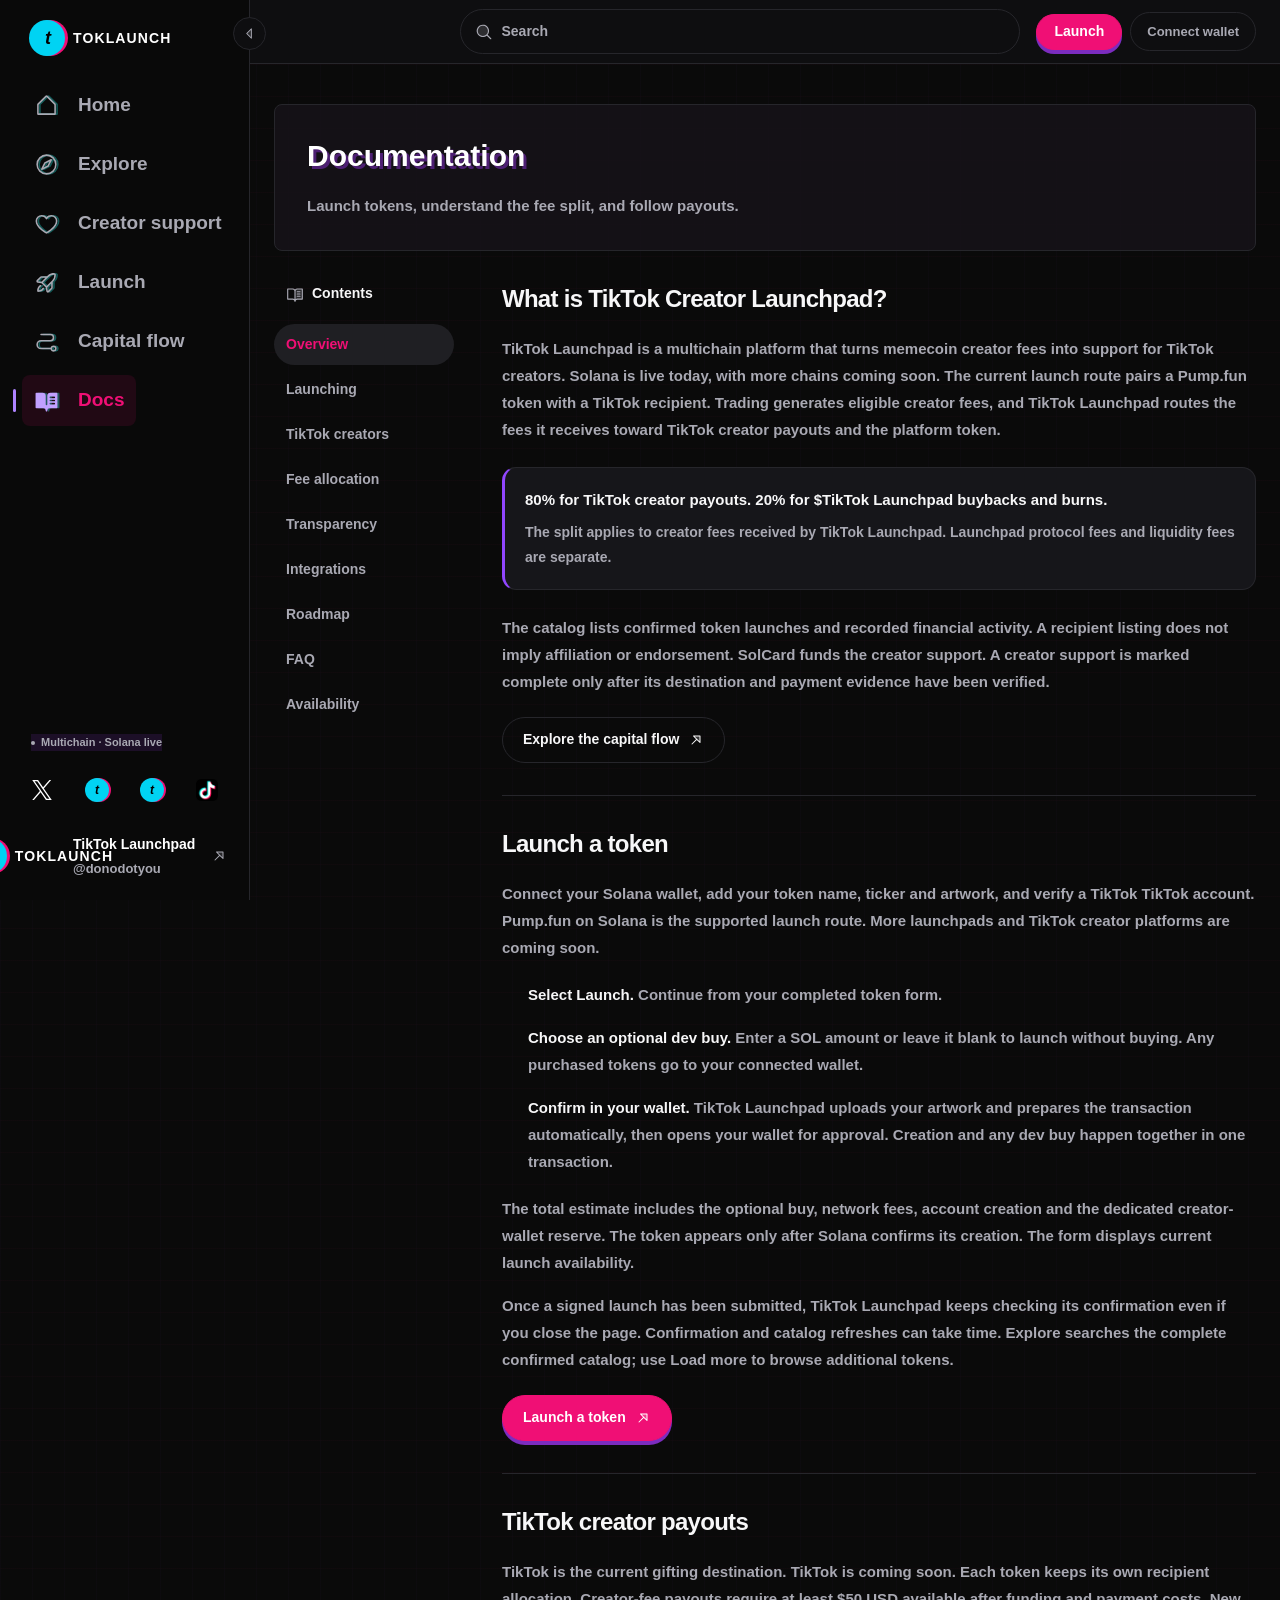
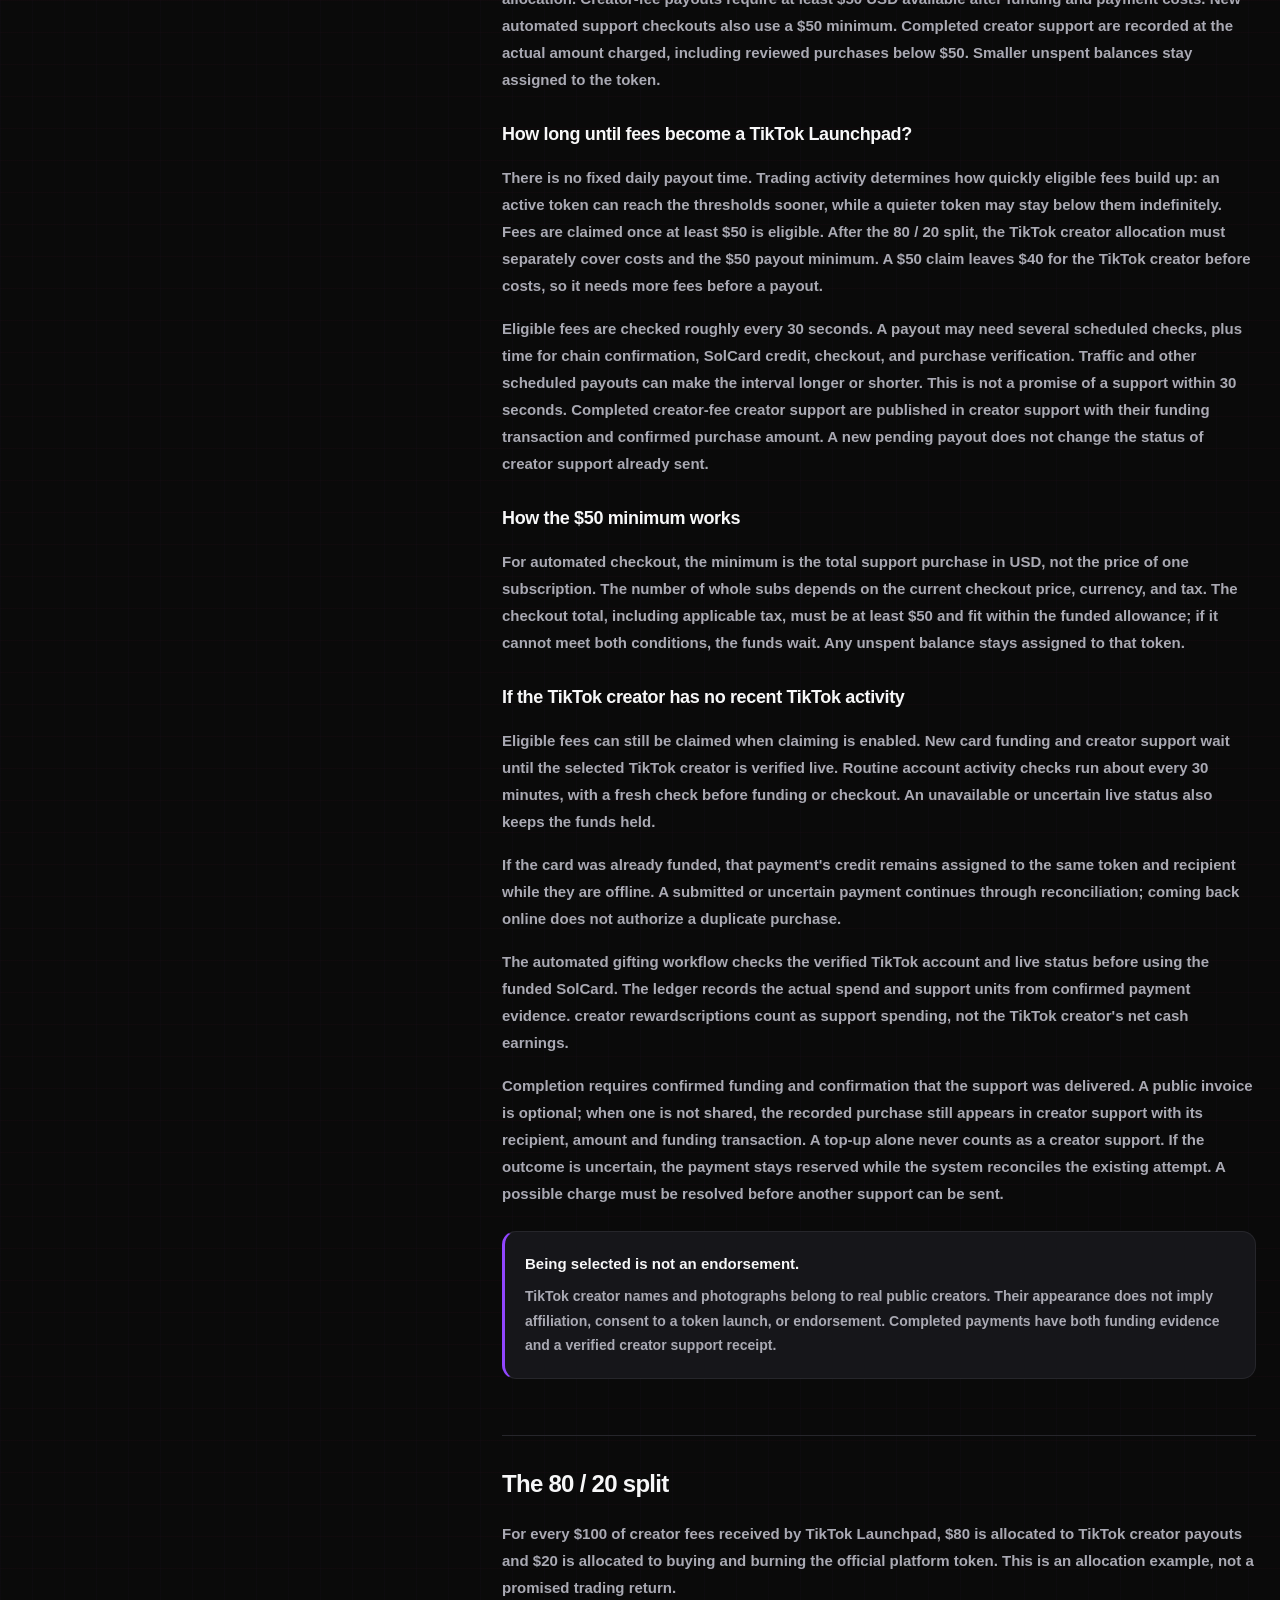
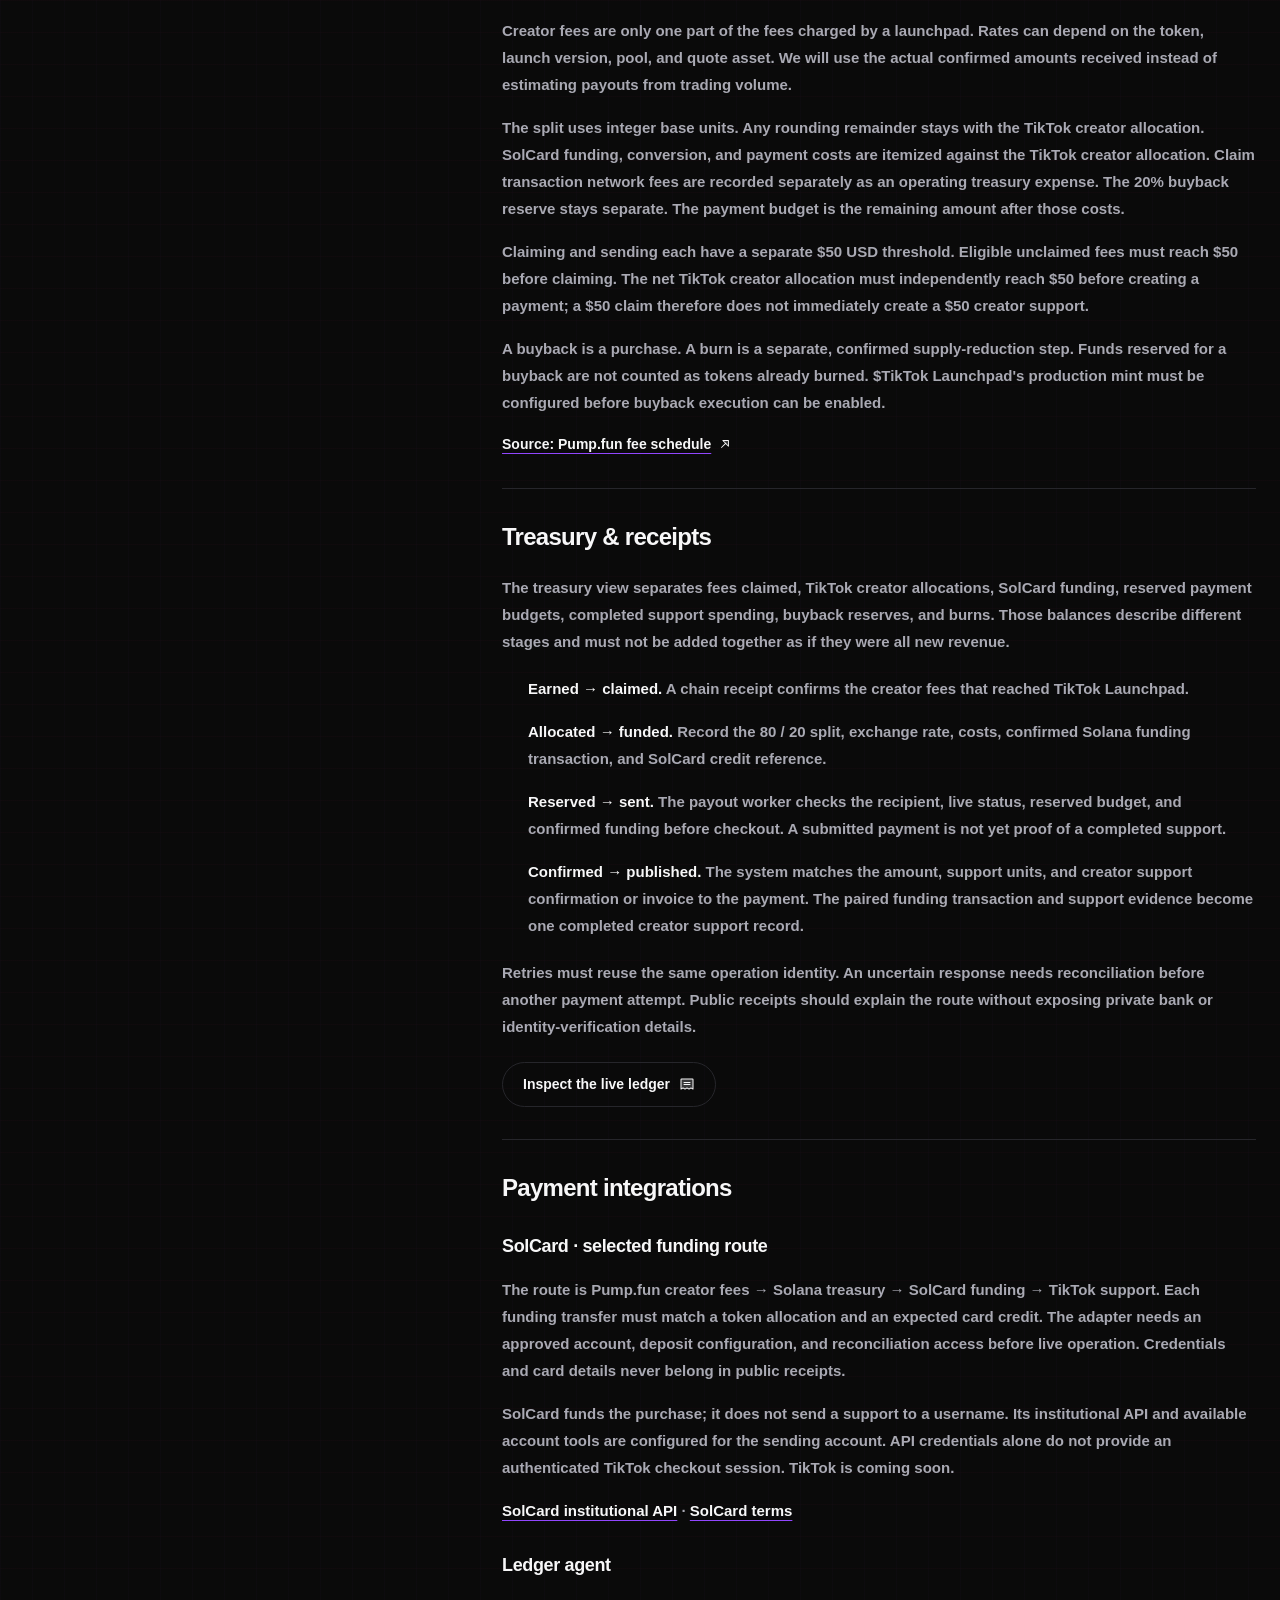
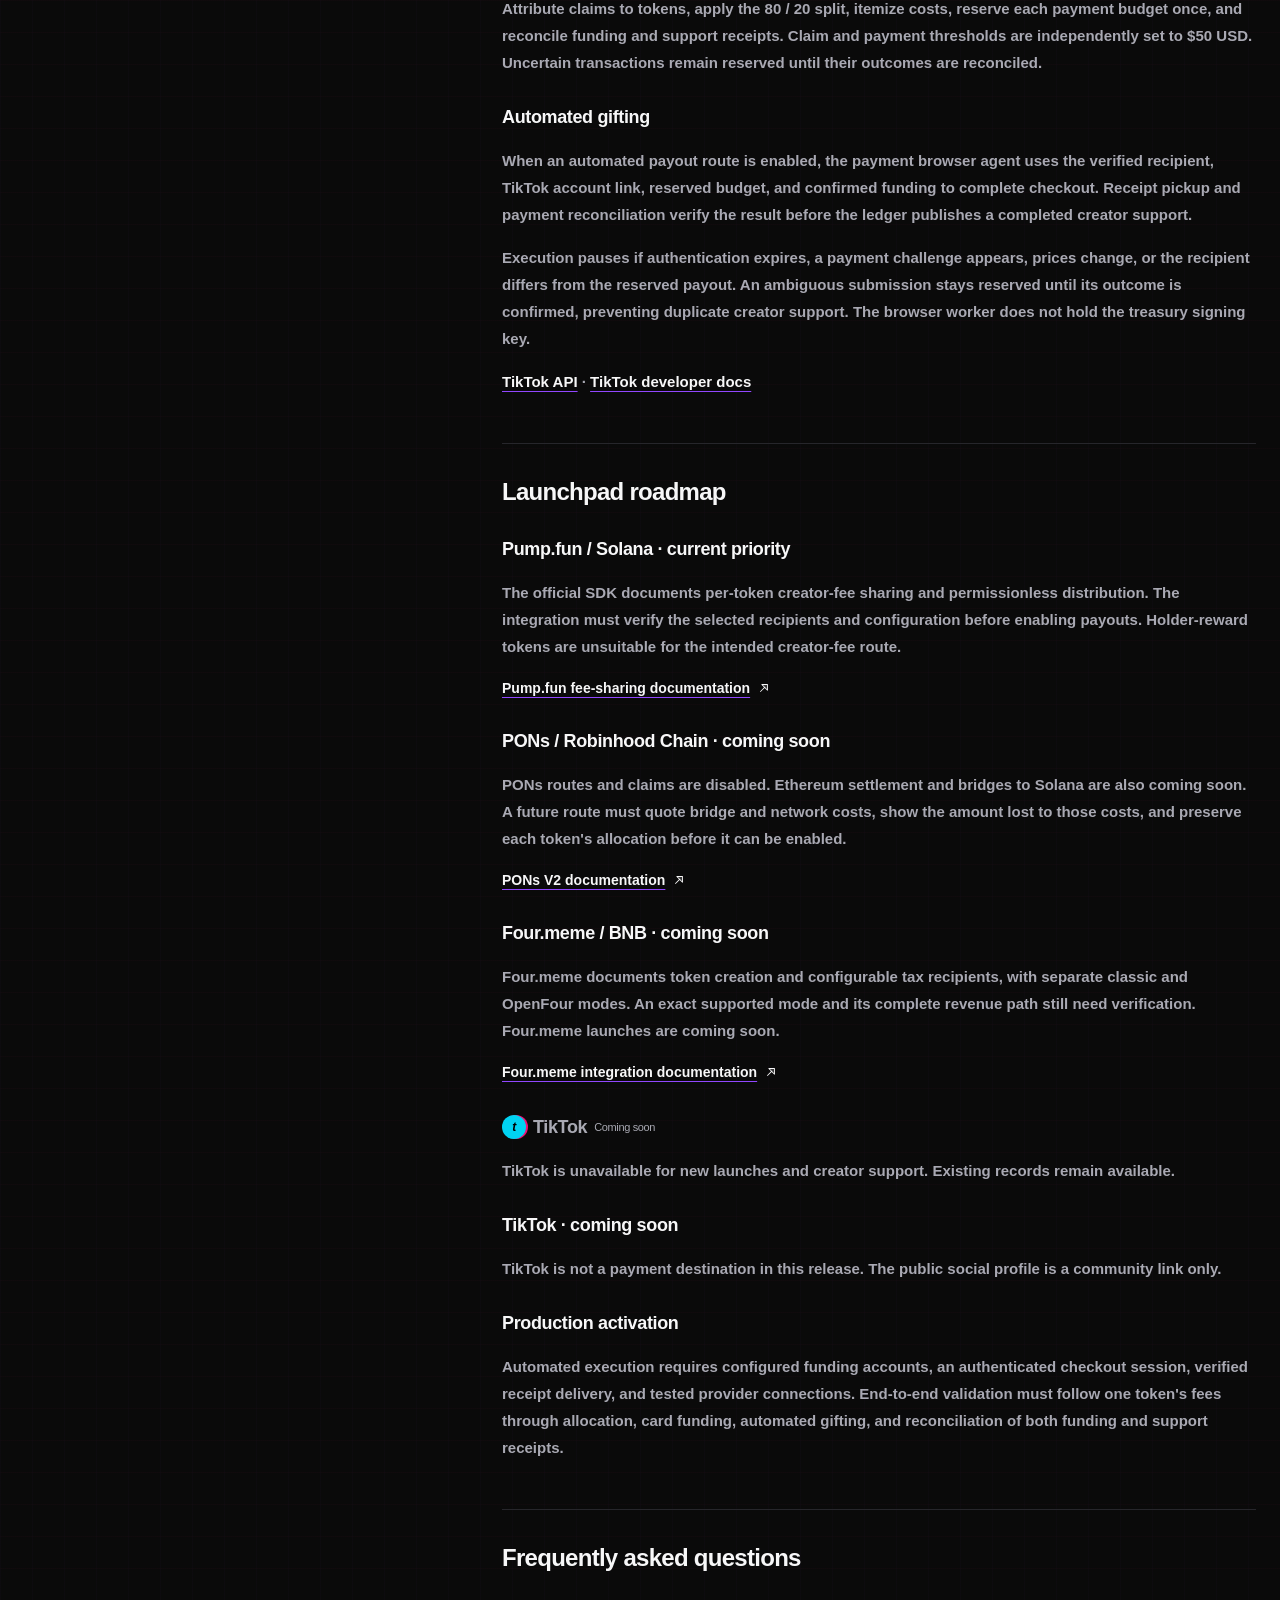
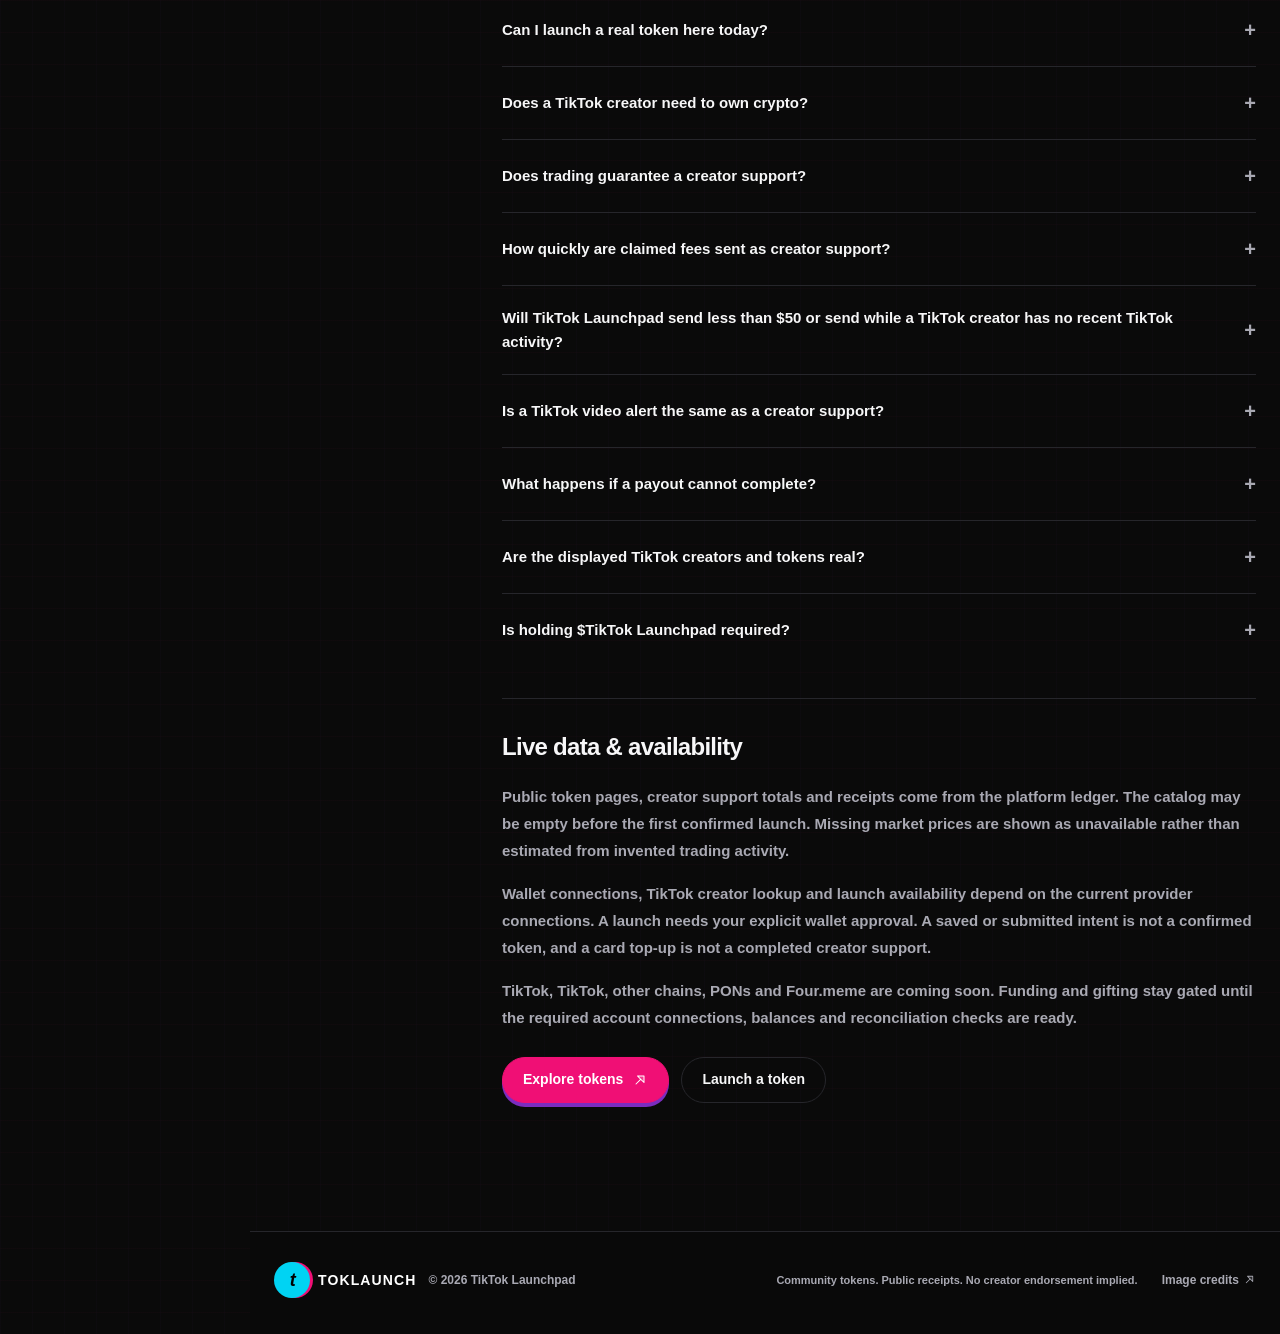
==== commit 3a4494ad: "Rebrand launchpad for TikTok creators" ====
--- a/docs.html
+++ b/docs.html
@@ -11,10 +11,10 @@
     
     
     
-    <style>img.token-image[data-image-state=loading]{background:var(--dono-raised, #1c1c21) url("[data-uri]") center / 32% auto no-repeat}img.token-image[data-image-state=fallback]{object-fit:contain;background-color:var(--dono-raised, #1c1c21)}.preview-motion-tools{display:flex;justify-content:flex-end;margin-bottom:9px}.preview-motion-toggle{border:1px solid var(--dono-line);border-radius:var(--dono-radius-pill);padding:7px 11px;background:var(--dono-surface);color:var(--dono-text-2);font:inherit;font-size:10px;font-weight:700;cursor:pointer;transition:color .2s ease,border-color .2s ease}.preview-motion-toggle:hover:not(:disabled),.preview-motion-toggle[aria-pressed=true]{color:var(--dono-ice);border-color:var(--dono-ultra)}.preview-motion-toggle:focus-visible{outline:2px solid var(--dono-volt);outline-offset:3px}.preview-motion-toggle:disabled{cursor:default}.preview-grid{display:grid;grid-template-columns:repeat(6,minmax(0,1fr));gap:12px}.preview-tile{position:relative;isolation:isolate;height:270px;border-radius:var(--dono-radius-hero);overflow:hidden;border:1px solid var(--dono-line);background:var(--dono-surface);grid-column:span 2;transition:border-color .25s,background .25s}.preview-tile:hover{border-color:var(--dono-ultra);background:var(--dono-raised)}.preview-explore,.preview-stream{grid-column:span 3;height:280px}.preview-footer{position:absolute;z-index:10;display:flex;justify-content:space-between;align-items:center;bottom:0;left:0;right:0;padding:16px;color:var(--dono-ice);font-size:13px;font-weight:800;background:var(--dono-surface);border-top:1px solid var(--dono-line)}.preview-footer>span:last-child{display:flex;align-items:center;gap:4px;color:var(--dono-text-2)}.preview-footer>span:last-child>svg{transition:transform .46s cubic-bezier(.22,1,.36,1)}.preview-tile:hover .preview-footer>span:last-child>svg{transform:translate(3px)}.preview-tile:hover .preview-footer>span:last-child{color:var(--dono-ice)}.token-wall{position:absolute;top:-65px;right:9px;bottom:50px;left:9px;display:grid;grid-template-columns:repeat(3,minmax(0,1fr));gap:8px;overflow:hidden}.token-wall-column{min-width:0}.token-wall-run{animation:token-reel 35s linear infinite}.column-1 .token-wall-run{animation-direction:reverse;animation-duration:39s}.column-2 .token-wall-run{animation-duration:33s}.token-wall-group{display:flex;flex-direction:column;gap:9px;padding-bottom:9px}@keyframes token-reel{0%{transform:translateY(0)}to{transform:translateY(-50%)}}.preview-grid[data-motion-paused=true] .token-wall-run,.preview-grid[data-motion-paused=true] .preview-cursor{animation-play-state:paused}.mini-token{border-radius:11px;background:var(--dono-black);padding:5px;min-width:0}.mini-token-art{position:relative;height:135px;border-radius:7px;overflow:hidden}.mini-token-art>img{height:100%;width:100%;object-fit:cover}.mini-token-art>span{position:absolute;left:4px;bottom:5px;max-width:calc(100% - 8px);display:flex;align-items:center;gap:4px;border-radius:var(--dono-radius-pill);padding:3px 5px;background:var(--dono-black);font-size:8px;color:var(--dono-ice)}.mini-token-art .avatar{height:15px;width:15px}.mini-token-info{padding:8px 4px 5px}.mini-token-info>strong{font-size:9px;font-weight:800;display:block;overflow:hidden;text-overflow:ellipsis;white-space:nowrap;color:var(--dono-text-2)}.mini-token-info>span{display:block;font-size:12px;font-weight:900;margin-top:5px}.mini-token-info small{color:var(--dono-text-2);font-size:8px;font-weight:600}.preview-stream-scene{width:100%;height:100%;object-fit:cover;object-position:center 45%;opacity:.8;transition:transform .6s cubic-bezier(.22,1,.36,1)}.preview-stream:hover .preview-stream-scene{transform:scale(1.025)}.preview-stream-top{position:absolute;z-index:2;top:17px;left:17px;right:17px;display:flex;align-items:center;justify-content:space-between}.preview-stream-top>span:first-child{display:flex;align-items:center;gap:7px;background:var(--dono-black);padding:6px 10px;border-radius:var(--dono-radius-pill);color:var(--dono-ice);font-size:11px}.preview-stream-top .brand-logo{width:15px;height:15px}.preview-stream-top>span:last-child{font-size:9px;color:var(--dono-text-2);background:var(--dono-black);border-radius:var(--dono-radius-pill);padding:4px 8px}.stream-payment{display:flex;align-items:center;gap:12px;position:absolute;z-index:3;bottom:66px;left:24px;right:24px;padding:16px;border-radius:var(--dono-radius-card);background:var(--dono-ultra-deep);border:1px solid var(--dono-ultra);box-shadow:0 5px 0 var(--dono-black)}.stream-payment>.avatar{height:43px;width:43px}.stream-payment strong{display:block;font-size:25px;font-weight:900;letter-spacing:-.05em}.stream-payment div>span{display:block;font-size:11px;color:var(--dono-ice);margin-top:4px}.stream-payment b{font-weight:800;color:var(--dono-ice)}.payment-heart{display:grid;place-items:center;width:37px;height:37px;border-radius:50%;background:var(--dono-ultra);margin-left:auto;color:var(--dono-ice)}.preview-stat-label{display:flex;justify-content:space-between;gap:10px;font-size:12px;color:var(--dono-text-2)}.preview-stats{display:flex;flex-direction:column}.preview-stats-body{display:flex;flex:1;flex-direction:column;gap:12px;min-height:0;padding:20px}.preview-stats .preview-footer{position:static;flex:none;padding-inline:20px}.preview-confirmed-note{display:flex;flex:1;align-items:center;gap:12px;color:var(--dono-text-2);font-size:12px;line-height:1.65}.preview-confirmed-note>svg{flex:none;width:22px;height:22px}.preview-confirmed-note>span{min-width:0}.preview-stat-label small{font-size:10px;color:var(--dono-text-2)}.rolling-amount{display:flex;align-items:flex-start;overflow:hidden;margin:0;flex:none;font-size:clamp(27px,2.7vw,42px);font-weight:900;line-height:1;letter-spacing:-.045em;height:1em;font-variant-numeric:tabular-nums;color:var(--dono-volt)}.rolling-digit{display:block;overflow:hidden;height:1em}.rolling-digit>span{display:flex;flex-direction:column}.rolling-digit>span>span{height:1em;display:block}.preview-chart{position:absolute;top:114px;left:0;right:0;height:96px;opacity:.8}.preview-chart svg{width:100%;height:100%}.preview-treasury{display:flex;flex:none;align-items:baseline;gap:8px;font-size:10px;color:var(--dono-text-2)}.preview-treasury strong{color:var(--dono-ice);font-size:11px;font-weight:800}.preview-launch-label,.preview-flow-label{margin:20px 18px 12px;font-size:12px;color:var(--dono-text-2)}.preview-search{display:flex;align-items:center;gap:8px;margin:0 17px 8px;min-height:36px;padding:7px 11px;border:2px solid var(--dono-ultra);border-radius:var(--dono-radius-pill);background:var(--dono-black);font-size:12px;color:var(--dono-ice)}.preview-search>svg{color:var(--dono-text-2)}.preview-cursor{width:1px;height:12px;background:var(--dono-text-2);animation:cursor-blink 1s steps(1) infinite;margin-left:-6px}@keyframes cursor-blink{50%{opacity:0}}.preview-recipients{margin:0 17px}.preview-recipient{display:flex;position:relative;align-items:center;gap:9px;padding:7px 9px;border-radius:var(--dono-radius-pill)}.preview-recipient>*{position:relative;z-index:1}.preview-recipient .preview-selection{position:absolute;top:0;right:0;bottom:0;left:0;background:var(--dono-ultra-deep);border-radius:var(--dono-radius-pill)}.preview-recipient .avatar{width:29px;height:29px}.preview-recipient strong{display:block;font-size:11px;font-weight:800;line-height:1.3;color:var(--dono-ice)}.preview-recipient small{display:block;font-size:10px;color:var(--dono-text-2);line-height:1.3}.preview-recipient .platform-mark{margin-left:auto}.preview-recipient .brand-logo{width:13px;height:13px}.preview-recipient>svg{color:var(--dono-ice)}.preview-recipient.selected small{color:var(--dono-ice)}.preview-recipient.public-platform-soon{display:flex}.preview-recipient.public-platform-soon strong{color:var(--dono-text-2)}.preview-route{position:relative;display:flex;align-items:center;gap:0;margin:28px 20px 0;height:104px}.preview-route-source{width:49px;height:49px;display:grid;place-items:center;background:transparent;flex-shrink:0}.preview-route .preview-route-source .brand-mark{width:25px;height:29px}.preview-route-lines{flex:1;height:104px;min-width:32px}.preview-route-lines svg{display:block;width:100%;height:100%;overflow:visible}.preview-route-ends{display:grid;grid-template-rows:40px 40px;gap:24px;flex:none}.preview-route-ends>div{display:flex;align-items:center;gap:8px}.preview-route-icon{width:32px;height:32px;display:grid;place-items:center;flex:none;border-radius:50%;background:var(--dono-surface)}.preview-route-icon-dono{background:transparent}.preview-route .preview-route-icon .brand-mark{width:19px;height:21px}.preview-route-ends strong{display:block;font-size:17px;font-weight:800}.preview-route-ends>div:first-child strong{color:var(--dono-ice)}.preview-route-ends>div:last-child strong{color:var(--dono-volt)}.preview-route-ends small{display:block;font-size:9px;color:var(--dono-text-2);margin-top:3px;white-space:nowrap}@media(max-width:1200px){.mini-token-art{height:115px}.stream-payment{left:16px;right:16px;padding:13px;gap:9px}.stream-payment>.avatar{width:35px;height:35px}.stream-payment strong{font-size:23px}.preview-tile{height:260px}.preview-explore,.preview-stream{height:280px}.preview-route{margin-left:12px;margin-right:12px}.preview-route-source{width:39px;height:39px}.preview-route-ends>div{gap:5px}.preview-route-ends small{font-size:8px}.preview-launch-label,.preview-flow-label{font-size:11px}.preview-recipient{padding:7px 6px;gap:6px}.preview-recipient .avatar{height:25px;width:25px}.preview-recipient>svg{display:none}.preview-recipients{margin:0 12px}.preview-search{margin-left:12px;margin-right:12px}}@media(max-width:640px){.preview-grid{grid-template-columns:repeat(2,minmax(0,1fr));gap:11px}.preview-tile{grid-column:span 1;height:250px}.preview-explore,.preview-stream{grid-column:span 2;height:275px}.preview-flow{grid-column:span 2;height:215px}.mini-token-art{height:145px}.stream-payment{left:22px;right:22px;bottom:65px;padding:16px;gap:13px}.stream-payment>.avatar{width:41px;height:41px}.stream-payment strong{font-size:27px}.preview-stat-label{font-size:11px}.preview-stats-body{padding:16px;gap:10px}.preview-stats .preview-footer{padding-inline:16px}.preview-stat-label small{display:none}.rolling-amount{font-size:clamp(23px,6vw,33px)}.preview-confirmed-note{gap:8px;font-size:11px}.preview-confirmed-note>svg{width:20px;height:20px}.preview-footer{padding-left:13px;padding-right:13px;font-size:12px}.preview-footer>span:last-child{font-size:11px}.preview-treasury{gap:4px;flex-wrap:wrap;font-size:9px}.preview-treasury strong{font-size:10px}.preview-launch-label{margin:18px 12px 12px;font-size:10px}.preview-search{padding:7px 8px;font-size:10px;gap:5px;min-height:34px}.preview-recipient strong{font-size:10px}.preview-recipient small{font-size:9px}.preview-recipient .platform-mark{display:none}.preview-route{max-width:340px;margin:14px auto 0;padding:0 18px}.preview-route-source{width:48px;height:48px}.preview-route-ends>div{gap:9px}.preview-route-ends small{font-size:10px}.preview-route-ends strong{font-size:18px}.preview-flow-label{margin-top:17px;margin-bottom:4px}}@media(max-width:480px){.preview-stats,.preview-launch{grid-column:span 2}.preview-stat-label small{display:block}.preview-confirmed-note{font-size:12px;gap:12px}.preview-search,.preview-recipient strong{font-size:12px}.preview-launch-label,.preview-recipient small{font-size:11px}}@media(max-width:360px){.mini-token-art{height:115px}.preview-grid{gap:10px}.preview-tile{border-radius:14px}.rolling-amount{font-size:24px}.preview-recipient{padding-left:3px;padding-right:3px;gap:5px}.preview-recipient .avatar{width:22px;height:22px}.preview-search>svg{width:12px}.preview-search{gap:4px;font-size:9px}.preview-footer>span:last-child{font-size:10px;gap:1px}}@media(prefers-reduced-motion:reduce){.token-wall-run{animation:none;transform:translateY(-85px)}.preview-route-lines circle{display:none}.preview-cursor{animation:none}.preview-stream-scene,.preview-footer>span:last-child>svg{transition:none}.preview-stream:hover .preview-stream-scene,.preview-tile:hover .preview-footer>span:last-child>svg{transform:none}}.dr-recipient{display:flex;align-items:center;gap:14px;min-width:0;color:var(--dono-ice);text-decoration:none}.dr-recipient:focus-visible{outline:2px solid var(--dono-volt);outline-offset:6px;border-radius:6px}.dr-portrait{position:relative;flex:0 0 54px;width:54px;height:54px}.dr-photo,.dr-initials{display:block;width:100%;height:100%;object-fit:cover;border-radius:50%;background:var(--dono-raised)}.dr-initials{display:grid;place-items:center;color:var(--dono-text-2);font-size:18px;font-weight:700}.dr-platform-badge{position:absolute;right:-3px;bottom:-3px;width:22px;height:22px;display:grid;place-items:center;background:var(--dono-surface);border:2px solid var(--dono-surface);border-radius:50%}.dr-platform-badge .brand-logo{width:14px;height:14px;object-fit:contain}.dr-copy{display:flex;flex-direction:column;min-width:0;gap:3px}.dr-label{color:var(--dono-text-2);font-size:11px;font-weight:600;line-height:1.4}.dr-username{color:var(--dono-ice);font-size:20px;font-weight:800;line-height:1.3;letter-spacing:-.025em;overflow-wrap:anywhere}.dr-recipient:hover .dr-username{color:var(--dono-volt)}.dr-platform{color:var(--dono-text-2);font-size:12px;font-weight:600;line-height:1.4;overflow-wrap:anywhere}.dr-compact .dr-portrait{flex-basis:44px;width:44px;height:44px}.dr-compact .dr-username{font-size:17px}@media(max-width:480px){.dr-username{font-size:19px}.dr-compact .dr-username{font-size:17px}}.token-donation-progress{margin-top:40px;min-width:0}.tdp-heading{display:flex;align-items:baseline;justify-content:space-between;gap:24px;margin-bottom:24px}.tdp-heading h2{margin:0 0 8px;color:var(--dono-ice);font-size:24px;font-weight:800;letter-spacing:-.025em}.tdp-heading p,.tdp-note,.tdp-notice{margin:0;color:var(--dono-text-2);font-size:13px;line-height:1.65}.tdp-heading>.text-link{flex-shrink:0}.tdp-notice{margin-bottom:20px}.tdp-stale{color:#efafa9}.tdp-row{display:grid;grid-template-columns:minmax(220px,1fr) minmax(0,1.7fr);align-items:center;gap:32px;padding:24px 0;border-top:1px solid var(--dono-line)}.tdp-identity{display:grid;gap:18px;min-width:0}.tdp-token{display:flex;align-items:center;gap:12px;min-width:0;color:var(--dono-ice);text-decoration:none}.tdp-token .token-art{flex:0 0 44px;width:44px;height:44px;border-radius:10px}.tdp-token>span{display:grid;gap:3px;min-width:0}.tdp-token strong{font-size:17px;font-weight:800;overflow-wrap:anywhere}.tdp-token span>span{color:var(--dono-text-2);font-size:12px;overflow-wrap:anywhere}.tdp-token:hover strong{color:var(--dono-volt)}.token-donation-progress a:focus-visible{outline:2px solid var(--dono-volt);outline-offset:5px;border-radius:6px}.tdp-funds{min-width:0}.tdp-metrics{display:grid;grid-template-columns:repeat(3,minmax(0,1fr));gap:20px;margin:0}.tdp-metrics dt{color:var(--dono-text-2);font-size:12px;line-height:1.5}.tdp-metrics dd{margin:8px 0 0;color:var(--dono-ice);font-size:clamp(20px,2.4vw,30px);font-weight:800;line-height:1.2;letter-spacing:-.035em;font-variant-numeric:tabular-nums;overflow-wrap:anywhere}.tdp-payout-status{display:inline-block;margin:18px 0 0;padding:5px 9px;color:var(--dono-text-2);background:var(--dono-raised);border-radius:5px;font-size:11px;font-weight:600;line-height:1.5}.tdp-note{padding-top:16px;border-top:1px solid var(--dono-line);font-size:12px}@media(max-width:700px){.tdp-heading{align-items:flex-start;flex-direction:column;gap:12px}.tdp-row{grid-template-columns:minmax(0,1fr);gap:24px}.tdp-identity{grid-template-columns:repeat(2,minmax(0,1fr));gap:16px}.tdp-metrics{gap:14px}.tdp-metrics dt{min-height:36px}.tdp-metrics dd{font-size:24px}}@media(max-width:420px){.tdp-identity{grid-template-columns:minmax(0,1fr)}.tdp-metrics dd{font-size:22px}}@font-face{font-family:Nunito;src:url("[data-uri]") format("woff2");font-style:normal;font-weight:600 900;font-display:swap}:root{--dono-black: #0e0e10;--dono-surface: #16161a;--dono-raised: #1f1f23;--dono-line: #26262b;--dono-muted: #6b6b75;--dono-text-2: #a9a9b3;--dono-ice: #f7f7f8;--dono-volt: #53fc18;--dono-volt-deep: #2fb300;--dono-ultra: #9146ff;--dono-ultra-deep: #6a2bd9;--dono-font: "Nunito", system-ui, sans-serif;--dono-radius-card: 14px;--dono-radius-hero: 18px;--dono-radius-pill: 999px}.token-detail,.streamer-detail,.docs-page{color:var(--text, var(--dono-ice))}.detail-breadcrumb{display:inline-flex;gap:8px;margin-bottom:24px;font-size:14px;color:var(--muted, var(--dono-text-2))}.detail-masthead{display:grid;grid-template-columns:minmax(0,1fr) 224px;align-items:center;gap:32px;padding:24px;border:1px solid var(--line, var(--dono-line));border-radius:18px;background:var(--surface, var(--dono-surface))}.detail-masthead-copy{min-width:0}.detail-labels{display:flex;align-items:center;gap:12px;flex-wrap:wrap;margin-bottom:18px}.detail-demo-tag{display:inline-flex;align-items:center;min-height:26px;padding:3px 9px;border:1px solid var(--line, var(--dono-line));border-radius:999px;font-size:12px;line-height:1.5;color:var(--muted, var(--dono-text-2))}.detail-masthead h1{font-family:inherit;font-weight:900;font-size:clamp(28px,3vw,36px);line-height:1.2;letter-spacing:-.035em;margin:0;overflow-wrap:anywhere}.detail-ticker{display:block;color:var(--muted, var(--dono-text-2));font-size:14px;line-height:1.5;margin:7px 0 0}.detail-masthead-copy>p{color:var(--dono-text-2);font-size:14px;line-height:1.65;max-width:540px;margin:16px 0 0}.detail-masthead-copy>.btn{margin-top:20px}.detail-masthead-art{width:224px;height:224px;overflow:hidden;border-radius:12px;background:var(--dono-black)}.detail-masthead-art>.token-art-lg,.detail-masthead-art>.avatar-lg{display:block;width:100%;height:100%;object-fit:cover;border:0;border-radius:0;aspect-ratio:auto}.detail-masthead-art>.avatar-lg{object-position:center 33%}.detail-inline-recipient{display:inline-flex;gap:10px;align-items:center;margin-top:20px;max-width:100%}.detail-inline-recipient>.avatar{width:36px;height:36px}.detail-inline-recipient>span:not(.platform-mark){color:var(--muted, var(--dono-text-2));font-size:12px}.detail-inline-recipient strong{display:block;margin-top:2px;color:var(--text, var(--dono-ice));font-size:14px;font-weight:800}.detail-inline-recipient>svg{color:var(--muted, var(--dono-text-2));margin-left:3px}.detail-demo-note{color:var(--muted, var(--dono-text-2));font-size:12px;line-height:1.6;margin:12px 0 0}.detail-stats{display:grid;grid-template-columns:repeat(4,minmax(0,1fr));padding:24px 0;margin:28px 0 32px;border-top:1px solid var(--line, var(--dono-line));border-bottom:1px solid var(--line, var(--dono-line))}.token-support{margin:28px 0;padding:24px 0;border-top:1px solid var(--dono-line);border-bottom:1px solid var(--dono-line)}.token-support-heading{display:flex;align-items:baseline;justify-content:space-between;gap:12px;flex-wrap:wrap}.token-support-heading h2{margin:0;font-size:18px;font-weight:700}.token-support-heading>span,.token-support-totals p,.token-support-note{color:var(--dono-text-2);font-size:12px;line-height:1.6}.token-support-totals{display:grid;grid-template-columns:repeat(2,minmax(0,1fr));gap:24px;margin:24px 0 16px}.token-support-totals>div+div{border-left:1px solid var(--dono-line);padding-left:24px}.token-support-totals>div>span{color:var(--dono-text-2);font-size:14px}.token-support-totals strong{display:block;margin:5px 0;font-size:clamp(28px,4vw,40px);font-weight:700;line-height:1.2;letter-spacing:-.03em;overflow-wrap:anywhere}.token-support-totals>div:first-child strong{color:var(--dono-volt)}.token-support-totals p,.token-support-note{margin:0}.token-support-note{max-width:80ch}.funding-wait-note{margin:16px 0;padding:12px 16px;border-left:2px solid var(--dono-volt);background:var(--dono-surface);font-size:14px;line-height:1.6}.funding-wait-note p{margin:4px 0 0;color:var(--dono-text-2);font-size:12px}.detail-stat{min-width:0;padding:0 24px;border-left:1px solid var(--line, var(--dono-line))}.detail-stat:first-child{border-left:0;padding-left:0}.detail-stat:last-child{padding-right:0}.detail-stat>span{display:block;color:var(--muted, var(--dono-text-2));font-size:14px;line-height:1.5;margin-bottom:8px}.detail-stat>strong{display:block;font-family:inherit;font-weight:800;font-size:28px;line-height:1.25;letter-spacing:-.025em;color:var(--text, var(--dono-ice))}.detail-stat>.positive{color:var(--dono-volt)}.detail-stat>.negative{color:#ec8585}.detail-stat>.detail-stat-status{display:flex;align-items:center;gap:8px;font-size:16px;letter-spacing:0;padding-top:7px}.detail-stat-status>span{width:6px;height:6px;flex:0 0 auto;background:var(--dono-text-2);border-radius:50%}.detail-info-grid{display:grid;grid-template-columns:1fr 1fr;gap:32px;margin-bottom:32px}.detail-info-section{min-width:0}.detail-info-section+.detail-info-section{border-left:1px solid var(--line, var(--dono-line));padding-left:32px}.detail-info-section h2,.detail-activity h2,.detail-token-section h2{font-family:inherit;font-size:24px;font-weight:800;letter-spacing:-.03em;line-height:1.3;margin:0}.detail-info-section>p{font-size:14px;line-height:1.65;color:var(--muted, var(--dono-text-2));margin:16px 0 0;max-width:490px}.detail-recipient{display:flex;align-items:center;gap:12px;margin-top:22px}.detail-recipient>.avatar-lg{width:48px;height:48px;border-radius:50%}.detail-recipient>span:nth-child(2){display:flex;flex-direction:column;gap:4px;min-width:0}.detail-recipient strong{font-family:inherit;font-size:16px;font-weight:800}.detail-recipient>span:nth-child(2)>span{color:var(--muted, var(--dono-text-2));font-size:14px}.detail-recipient>.platform-mark{margin-left:auto}.detail-recipient>svg{color:var(--muted, var(--dono-text-2))}.detail-section-title{display:flex;gap:12px;align-items:center;justify-content:space-between}.detail-section-title .text-link{font-size:14px;white-space:nowrap}.detail-allocation-bar{display:flex;gap:3px;height:6px;margin:26px 0 18px}.detail-allocation-bar>span:first-child{flex:4;background:var(--dono-ultra);border-radius:3px 0 0 3px}.detail-allocation-bar>span:last-child{flex:1;background:var(--dono-volt);border-radius:0 3px 3px 0}.detail-allocation-labels{display:flex;justify-content:space-between;gap:16px}.detail-allocation-labels>span{display:flex;gap:6px;align-items:center;font-size:13px;color:var(--muted, var(--dono-text-2))}.detail-allocation-labels svg{color:var(--dono-text-2)}.detail-allocation-labels>span:first-child>svg{color:var(--dono-ultra)}.detail-allocation-labels>span:last-child>svg{color:var(--dono-volt)}.detail-allocation-labels strong{color:var(--text, var(--dono-ice));font-family:inherit;font-size:16px;font-weight:800}.detail-contract{display:flex;align-items:center;gap:20px;flex-wrap:wrap;padding:20px;margin:28px 0 32px;border:1px solid var(--line, var(--dono-line));border-radius:12px;background:var(--surface, var(--dono-surface))}.detail-contract>div{flex:1 1 200px}.detail-contract h2{font-family:inherit;font-size:16px;font-weight:800;line-height:1.5;margin:0 0 4px}.detail-contract>div>span{font-size:12px;color:var(--muted, var(--dono-text-2));line-height:1.6}.contract-value{font-family:inherit;font-size:13px;line-height:1.65;color:var(--dono-text-2);overflow-wrap:anywhere;min-width:0;flex:1 1 300px}.detail-contract>.btn{font-size:14px}.detail-copy-feedback{margin:0;flex-basis:100%;font-size:12px;color:var(--muted, var(--dono-text-2));line-height:1.6}.detail-copy-feedback:empty{display:none}.detail-activity,.detail-token-section{margin:32px 0}.detail-activity-controls{display:flex;align-items:center;justify-content:space-between;gap:16px;margin:18px 0}.detail-activity-controls>.muted{font-size:13px}.detail-activity-controls .sort-select select{font-size:14px}.detail-activity .table-wrap{overflow-x:auto;border:1px solid var(--line, var(--dono-line));border-radius:12px}.detail-activity .ledger-table{width:100%}.detail-activity .ledger-table th,.detail-activity .ledger-table td{padding:16px 20px;font-size:14px;white-space:nowrap}.detail-activity .ledger-table th{font-size:12px;font-weight:600;color:var(--muted, var(--dono-text-2));background:var(--surface, var(--dono-surface));text-transform:none;letter-spacing:0}.detail-activity .ledger-table .text-link{font-size:14px}.detail-event-kind{display:flex;align-items:center;gap:9px}.detail-event-kind svg{color:var(--dono-text-2)}.detail-section-count{color:var(--muted, var(--dono-text-2));font-size:13px}.detail-payout-note{display:flex;gap:14px;align-items:center;padding:20px 0;margin:28px 0;border-top:1px solid var(--line, var(--dono-line));border-bottom:1px solid var(--line, var(--dono-line))}.detail-payout-note>svg{color:var(--dono-ultra);flex:0 0 auto}.detail-payout-note>p{flex:1;margin:0;color:var(--muted, var(--dono-text-2));font-size:14px;line-height:1.6}.detail-payout-note>.text-link{font-size:14px;white-space:nowrap}.detail-platform-name{display:inline-flex;align-items:center;gap:8px;font-size:14px}.detail-platform-name .brand-logo{width:20px;height:20px;object-fit:contain}.streamer-masthead .detail-handle{margin-top:8px;color:var(--muted, var(--dono-text-2));font-size:14px}.detail-receipt-total{margin:24px 0}.detail-receipt-total>span{display:block;font-size:14px;color:var(--muted, var(--dono-text-2));margin-bottom:10px}.detail-receipt-total>strong{display:block;font-family:inherit;font-weight:800;font-size:36px;letter-spacing:-.035em}.detail-receipt-fields{margin:24px 0}.detail-receipt-fields>div{display:flex;justify-content:space-between;gap:20px;padding:14px 0;border-bottom:1px solid var(--line, var(--dono-line))}.detail-receipt-fields dt{color:var(--muted, var(--dono-text-2));font-size:14px}.detail-receipt-fields dd{margin:0;font-size:14px;text-align:right;overflow-wrap:anywhere}.token-detail .btn,.streamer-detail .btn,.docs-page .btn{border-radius:999px;font-size:14px;min-height:40px;font-weight:900}.token-detail .btn-primary,.streamer-detail .btn-primary,.docs-page .btn-primary{background:var(--dono-volt);color:var(--dono-black);border-color:var(--dono-volt);box-shadow:0 4px 0 var(--dono-volt-deep)}.token-detail .btn-primary:hover,.streamer-detail .btn-primary:hover,.docs-page .btn-primary:hover{background:var(--dono-volt);border-color:var(--dono-volt);transform:translateY(-2px);box-shadow:0 6px 0 var(--dono-volt-deep)}.token-detail .btn-primary:active,.streamer-detail .btn-primary:active,.docs-page .btn-primary:active{transform:translateY(3px);box-shadow:0 1px 0 var(--dono-volt-deep)}.streamer-detail .detail-masthead .btn-primary{background:var(--dono-ultra-deep);color:var(--dono-ice);border-color:var(--dono-ultra);box-shadow:0 4px 0 var(--dono-black)}.streamer-detail .detail-masthead .btn-primary:hover{background:var(--dono-ultra-deep);border-color:var(--dono-ultra);box-shadow:0 6px 0 var(--dono-black)}.streamer-detail .detail-masthead .btn-primary:active{box-shadow:0 1px 0 var(--dono-black)}.token-detail .btn-secondary,.streamer-detail .btn-secondary,.docs-page .btn-secondary{background:transparent;color:var(--dono-ice);border:1px solid var(--dono-line);box-shadow:none}.token-detail .btn-secondary:hover,.streamer-detail .btn-secondary:hover,.docs-page .btn-secondary:hover{background:var(--dono-line);border-color:var(--dono-text-2)}.docs-layout{display:grid;grid-template-columns:180px minmax(0,760px);gap:48px;align-items:start;margin-top:32px}.docs-nav{display:flex;flex-direction:column;gap:4px;position:sticky;top:100px}.docs-nav-title{display:flex;align-items:center;gap:8px;color:var(--dono-ice);font-size:14px;padding:0 12px 16px}.docs-nav-title svg{color:var(--muted, var(--dono-text-2))}.docs-nav>a{display:block;padding:10px 12px;color:var(--muted, var(--dono-text-2));font-size:14px;line-height:1.5;border-radius:999px;transition:background .15s,color .15s}.docs-nav>a:hover{background:var(--dono-line);color:var(--dono-ice)}.docs-nav>a.active{background:var(--dono-raised);color:var(--dono-volt);font-weight:800}.docs-content{min-width:0}.docs-section{padding-bottom:32px;margin-bottom:32px;border-bottom:1px solid var(--line, var(--dono-line))}.docs-section:last-child{border-bottom:0}.docs-section>h2{font-family:inherit;font-size:24px;font-weight:800;letter-spacing:-.03em;line-height:1.35;margin:0 0 20px}.docs-section p,.docs-section li{color:var(--dono-text-2);font-size:15px;line-height:1.8;margin:16px 0}.docs-section strong{color:var(--dono-ice);font-weight:800}.docs-section ol{margin:20px 0;padding-left:21px}.docs-section li{padding-left:5px}.docs-section li::marker{color:var(--muted, var(--dono-text-2))}.docs-section h3{font-family:inherit;font-size:18px;font-weight:800;letter-spacing:-.02em;margin:28px 0 12px;line-height:1.5}.docs-section a:not(.btn){color:var(--dono-ice);text-decoration:underline;text-decoration-color:var(--dono-ultra);text-underline-offset:4px}.docs-section a:not(.btn):hover{color:var(--dono-ice);text-decoration-color:var(--dono-ice)}.docs-section .btn{margin-top:6px}.docs-callout{padding:20px;border:1px solid var(--line, var(--dono-line));border-radius:14px;background:var(--surface, var(--dono-surface));margin:24px 0;border-left:3px solid var(--dono-ultra)}.docs-callout strong{font-size:15px}.docs-callout p{margin:8px 0 0;font-size:14px;line-height:1.75}.docs-source{display:inline-flex;align-items:center;gap:7px;font-size:14px;line-height:1.6}.docs-section .faq-item{border-bottom:1px solid var(--line, var(--dono-line))}.docs-section .faq-item:last-child{border-bottom:0}.docs-section .faq-item summary{display:flex;align-items:center;justify-content:space-between;gap:24px;list-style:none;cursor:pointer;padding:20px 0;color:var(--dono-ice);font-size:15px;font-weight:600;line-height:1.6}.docs-section .faq-item summary::-webkit-details-marker{display:none}.docs-section .faq-item summary:after{content:"+";font-size:20px;font-weight:600;color:var(--muted, var(--dono-text-2));flex:0 0 auto}.docs-section .faq-item[open] summary:after{content:"−"}.docs-section .faq-item p{margin:0 0 20px;font-size:14px}.docs-section .detail-actions{display:flex;flex-wrap:wrap;gap:12px;margin-top:20px}@media(max-width:1020px){.detail-masthead{grid-template-columns:minmax(0,1fr) 192px;gap:24px}.detail-masthead-art{width:192px;height:192px}.detail-stat{padding:0 18px}.detail-stat>strong{font-size:25px}.detail-info-grid{gap:24px}.detail-info-section+.detail-info-section{padding-left:24px}.detail-allocation-labels{flex-wrap:wrap;gap:12px}.docs-layout{grid-template-columns:160px minmax(0,1fr);gap:32px}}@media(max-width:760px){.detail-masthead{padding:20px;grid-template-columns:minmax(0,1fr) 160px}.detail-masthead-art{width:160px;height:160px}.detail-masthead h1{font-size:30px}.detail-stats{grid-template-columns:repeat(2,minmax(0,1fr));padding:0;margin:24px 0}.detail-stat{padding:20px}.detail-stat:nth-child(odd){padding-left:0;border-left:0}.detail-stat:nth-child(-n+2){border-bottom:1px solid var(--line, var(--dono-line))}.detail-stat>strong{font-size:27px}.detail-info-grid{grid-template-columns:1fr;gap:24px}.detail-info-section+.detail-info-section{border-left:0;border-top:1px solid var(--line, var(--dono-line));padding:24px 0 0}.detail-allocation-labels{flex-wrap:nowrap}.docs-layout{grid-template-columns:1fr;gap:28px;margin-top:24px}.docs-nav{position:static;flex-direction:row;flex-wrap:wrap;gap:4px;padding-bottom:24px;border-bottom:1px solid var(--line, var(--dono-line))}.docs-nav-title{flex-basis:100%;padding:0 0 10px}.docs-nav>a{font-size:13px;padding:8px 10px}}@media(max-width:520px){.detail-breadcrumb{margin-bottom:18px}.detail-masthead{display:flex;flex-direction:column-reverse;align-items:stretch;gap:20px;padding:20px;border-radius:12px}.detail-masthead-art{width:100%;height:180px;border-radius:8px}.detail-masthead-art>.token-art-lg{object-position:center 43%}.detail-masthead-art>.avatar-lg{object-position:center 33%}.detail-labels{margin-bottom:14px}.detail-masthead h1{font-size:30px}.detail-masthead-copy>p{margin-top:14px}.detail-inline-recipient{margin-top:16px}.detail-stat{padding:18px 14px}.detail-stat>span{font-size:12px}.detail-stat>strong{font-size:25px}.detail-stat>.detail-stat-status{font-size:14px;gap:6px}.detail-info-section h2,.detail-activity h2,.detail-token-section h2{font-size:22px}.detail-allocation-labels{gap:10px}.detail-allocation-labels>span{gap:5px;font-size:12px}.detail-allocation-labels svg{width:15px}.detail-section-title{align-items:flex-start}.detail-section-title .text-link{font-size:13px}.detail-contract{gap:16px}.detail-contract>div,.contract-value{flex-basis:100%}.detail-contract>.btn{width:100%}.detail-activity .ledger-table th,.detail-activity .ledger-table td{padding:15px}.detail-activity .section-heading,.detail-token-section .section-heading{flex-wrap:wrap;gap:12px}.detail-section-count{font-size:12px}.detail-payout-note{flex-wrap:wrap;gap:12px}.detail-payout-note>p{flex-basis:calc(100% - 42px)}.detail-payout-note>.text-link{margin-left:33px}.detail-receipt-fields>div{gap:12px}.detail-receipt-fields dd{max-width:65%;font-size:13px}.docs-section{padding-bottom:28px;margin-bottom:28px}.docs-section p,.docs-section li{font-size:14px}.docs-section .detail-actions>.btn{width:100%}}@media(prefers-reduced-motion:reduce){.docs-nav>a{transition:none}}:root{font-family:var(--dono-font);font-weight:600;color:var(--dono-ice);background:var(--dono-black);font-synthesis:none;text-rendering:optimizeLegibility;-webkit-font-smoothing:antialiased;--bg: var(--dono-black);--surface: var(--dono-surface);--surface-raised: var(--dono-raised);--text: var(--dono-ice);--muted: var(--dono-text-2);--line: var(--dono-line);--purple: var(--dono-ultra);--green: var(--dono-volt);--cyan: #25f4ee;--red: #fe2c55;--radius: 16px;--field-focus: #a9a9b3;--field-focus-ring: #a9a9b324;color-scheme:dark}*{box-sizing:border-box}body{margin:0;min-width:0}a{color:inherit;text-decoration:none}button,input,textarea,select{font:inherit}button,a,input,select,textarea{-webkit-tap-highlight-color:transparent}button{border:0;background:transparent;color:inherit;cursor:pointer}button:disabled{opacity:.4;cursor:not-allowed}input,textarea,select{color:#fff;background:var(--dono-raised);border:1px solid var(--dono-line);border-radius:var(--dono-radius-card);outline:none}input:focus,textarea:focus,select:focus{border-color:var(--field-focus);box-shadow:0 0 0 3px var(--field-focus-ring)}input::placeholder,textarea::placeholder{color:var(--dono-text-2)}select{color-scheme:dark;cursor:pointer}select option,select optgroup{background:var(--dono-surface);color:var(--dono-ice)}select option:checked{background:var(--dono-raised);color:var(--dono-volt)}::selection{background:#9146ff55;color:var(--dono-ice)}textarea{resize:vertical}img{display:block;max-width:100%}svg{flex-shrink:0;vertical-align:middle}h1,h2,h3,h4,p{margin:0}h1,h2,h3,h4{font-family:inherit;font-weight:900;letter-spacing:-.025em}h1{font-size:38px;line-height:1.16}h2{font-size:24px;line-height:1.3}h3{font-size:18px}p{line-height:1.7}:focus-visible{outline:2px solid var(--dono-volt);outline-offset:4px}.sr-only{position:absolute;width:1px;height:1px;padding:0;margin:-1px;overflow:hidden;clip:rect(0,0,0,0);white-space:nowrap;border:0}.skip-link{position:fixed;left:18px;top:-100px;z-index:150;padding:14px 20px;background:#fff;color:#000;border-radius:24px}.skip-link:focus{top:15px}.muted{color:var(--muted)}.positive{color:var(--dono-volt)}.negative{color:#e68f9d}.eyebrow{display:inline-flex;align-items:center;gap:7px;color:var(--muted);font-size:12px;font-weight:600;letter-spacing:0}.brand{display:inline-flex;align-items:center;gap:8px;font-family:inherit;font-size:31px;font-weight:900;letter-spacing:-.07em;line-height:1;color:#fff}.brand-wordmark{display:block;width:110px;height:auto;overflow:hidden;pointer-events:none}.brand-mark{width:31px;height:35px}.brand-period{color:#fff}.brand-small .brand-mark{width:29px;height:32px}.brand-logo{width:21px;height:21px;object-fit:contain;flex-shrink:0}.brand-tiktok{border-radius:4px}.platform-mark{display:inline-flex;align-items:center;justify-content:center;flex-shrink:0}.platform-mark .brand-logo{width:16px;height:16px}.avatar{width:36px;height:36px;border-radius:50%;object-fit:cover;object-position:center 26%;flex-shrink:0;background:var(--dono-raised)}.avatar-lg{width:72px;height:72px}.token-art{width:40px;height:40px;border-radius:9px;object-fit:cover;flex-shrink:0}.token-art-lg{width:80px;height:80px;border-radius:var(--dono-radius-card)}.btn{display:inline-flex;align-items:center;justify-content:center;gap:9px;padding:12px 20px;min-height:44px;border:1px solid transparent;border-radius:var(--dono-radius-pill);font-size:14px;font-weight:900;line-height:1.4;white-space:nowrap;transition:background .2s,border-color .2s,box-shadow .15s,transform .15s}.btn-primary,.btn-light{background:var(--dono-volt);color:var(--dono-black);box-shadow:0 4px 0 var(--dono-volt-deep)}.btn-primary:hover,.btn-light:hover{background:var(--dono-volt);transform:translateY(-2px);box-shadow:0 6px 0 var(--dono-volt-deep)}.btn-primary:active,.btn-light:active{transform:translateY(3px);box-shadow:0 1px 0 var(--dono-volt-deep)}.btn-secondary{border-color:var(--dono-line);color:var(--dono-text-2)}.btn-secondary:hover{background:var(--dono-line);color:#fff;border-color:#ffffff30}.full-width{width:100%}.icon-btn{width:36px;height:36px;border-radius:50%;display:inline-flex;align-items:center;justify-content:center;color:var(--dono-text-2);background:transparent}.icon-btn:hover{background:var(--dono-line);color:var(--dono-ice)}.text-link{display:inline-flex;align-items:center;gap:7px;color:var(--dono-text-2);font-size:13px;font-weight:600;padding:0;background:transparent}.text-link:hover{color:var(--dono-ice)}.badge{display:inline-flex;align-items:center;gap:6px;width:fit-content;padding:5px 9px;border:1px solid var(--dono-line);border-radius:var(--dono-radius-pill);color:var(--dono-text-2);background:var(--dono-line);font-size:11px;font-weight:600}.status{display:inline-flex;align-items:center;gap:5px;color:var(--dono-text-2);font-size:11px;padding:4px 8px;border-radius:var(--dono-radius-pill);background:var(--dono-line);white-space:nowrap}.status.settled,.status.confirmed{color:#9bc88d;background:#62a64112}.status.pending,.status.processing{color:#c3b18f;background:#a9833010}.status-dot{height:5px;width:5px;background:currentColor;display:inline-block;border-radius:50%}.app-shell{--sidebar-width: 250px;min-height:100vh}.sidebar{position:fixed;z-index:30;left:0;top:0;bottom:0;width:var(--sidebar-width);display:flex;flex-direction:column;background:var(--bg);border-right:1px solid var(--dono-line);padding:18px 22px 22px;transition:width .24s}.logo-link{display:flex;align-items:center;width:fit-content;height:40px;margin-left:7px}.sidebar nav,.mobile-drawer nav{display:flex;flex-direction:column;gap:2px;margin-top:19px}.nav-link{display:flex;align-items:center;gap:19px;width:fit-content;max-width:100%;padding:13px 12px;font-size:19px;line-height:1.3;color:var(--dono-text-2);border-radius:var(--dono-radius-pill);transition:background .2s,color .2s}.nav-link>span{white-space:nowrap}.nav-link:hover{background:var(--dono-surface);color:#fff}.nav-link.active{color:var(--dono-ice);background:var(--dono-raised);font-weight:800}.nav-link.active>svg{color:var(--dono-volt)}.nav-link.active[href="donos.html"]>svg{color:var(--dono-ultra)}.sidebar-toggle{position:absolute;right:-17px;top:17px;display:grid;place-items:center;width:33px;height:33px;border-radius:50%;border:1px solid var(--dono-line);background:var(--dono-black);color:var(--dono-text-2)}.sidebar-toggle:hover{color:#fff;background:var(--dono-surface)}.sidebar-bottom{margin-top:auto}.sidebar-account{display:flex;align-items:center;gap:11px;font-size:14px;margin-top:24px}.sidebar-account>.brand{width:40px;height:40px;justify-content:center}.sidebar-account>.brand .brand-mark{width:23px;height:26px}.sidebar-account strong{display:block;font-size:14px;font-weight:800}.sidebar-account small{display:block;font-size:13px;color:var(--dono-text-2);margin-top:4px}.sidebar-account>svg{margin-left:auto;color:var(--dono-text-2)}.social-links{display:grid;grid-template-columns:repeat(4,40px);justify-content:space-between;align-items:center;gap:4px;margin-top:18px}.social-links a{display:grid;place-items:center;width:40px;height:40px;border-radius:10px;transition:background .2s}.social-links a:hover{background:var(--dono-raised)}.social-links .brand-logo{width:20px;height:20px}.social-links .brand-tiktok{width:22px;height:22px}.public-platform-soon{display:inline-flex;align-items:center;gap:7px;color:var(--dono-text-2)}.public-platform-soon .brand-logo{width:16px;height:16px;object-fit:contain;filter:grayscale(1);opacity:.55}.public-platform-soon small{font-size:11px;font-weight:500;white-space:nowrap}.demo-badge{display:inline-flex;align-items:center;gap:6px;font-size:11px;color:var(--dono-text-2);margin-left:9px}.demo-badge>span{width:4px;height:4px;border-radius:50%;background:var(--dono-text-2)}.main-shell{margin-left:var(--sidebar-width);min-width:0;transition:margin-left .24s}.sidebar-collapsed{--sidebar-width: 80px}.sidebar-collapsed .sidebar{padding-left:13px;padding-right:13px}.sidebar-collapsed .logo-link{margin-left:10px}.sidebar-collapsed .nav-link{padding:13px}.sidebar-collapsed .nav-link span,.sidebar-collapsed .sidebar-account>span:not(.brand),.sidebar-collapsed .sidebar-account>svg,.sidebar-collapsed .social-links,.sidebar-collapsed .demo-badge{display:none}.sidebar-collapsed .sidebar-account{justify-content:center}.topbar{height:64px;display:flex;align-items:center;justify-content:flex-end;gap:16px;padding:0 24px;border-bottom:1px solid var(--dono-line);position:sticky;top:0;z-index:20;background:var(--dono-black)}.global-search{display:flex;align-items:center;gap:8px;width:min(100%,560px);color:var(--dono-text-2);padding:10px 14px;border:1px solid var(--dono-line);border-radius:var(--dono-radius-pill)}.global-search input{flex:1;width:100%;min-width:0;background:transparent;border:0;border-radius:0;font-size:14px;padding:1px 0}.topbar-actions{display:flex;align-items:center;gap:8px}.topbar .btn{min-height:36px;padding:7px 17px}.wallet-button{border:1px solid var(--dono-line);border-radius:var(--dono-radius-pill);background:transparent;font-size:13px;padding:9px 16px;white-space:nowrap;color:var(--dono-text-2);transition:background .2s}.wallet-button:hover{background:var(--dono-surface)}.wallet-button>svg{display:none}.mobile-brand{display:none}.mobile-brand .brand-wordmark{width:84px}.page,.home-page{width:100%;max-width:1328px;margin:0 auto;padding:40px 24px 0}.page-heading{display:flex;align-items:flex-start;justify-content:space-between;gap:28px;padding:32px;margin:0 0 32px;border-radius:var(--dono-radius-hero);border:1px solid var(--dono-line);background:var(--dono-surface)}.page-heading h1{font-size:30px;line-height:1.25;font-weight:900}.page-heading p{margin-top:18px;font-size:15px;line-height:1.7;color:var(--dono-text-2);max-width:620px}.page-heading .eyebrow{margin-bottom:12px}.page-heading>.btn{flex-shrink:0}.page-footer{max-width:1328px;margin:64px auto 0;padding:30px 24px 36px;border-top:1px solid var(--dono-line);display:flex;align-items:center;gap:24px;font-size:12px;color:var(--dono-text-2)}.page-footer>div{display:flex;align-items:center;gap:12px}.page-footer .brand{font-size:22px}.page-footer .brand-wordmark{width:72px}.page-footer .brand-mark{width:22px;height:25px}.page-footer p{margin-left:auto;font-size:11px}.page-footer a{display:flex;align-items:center;gap:4px}.page-footer a:hover{color:#fff}.section-heading{display:flex;align-items:center;justify-content:space-between;gap:15px;margin-bottom:20px}.section-heading h2{font-size:24px;font-weight:900;letter-spacing:-.025em}.section-heading p{font-size:14px;color:var(--dono-text-2);margin-top:7px}.home-page{padding-top:48px}.home-intro{position:relative;isolation:isolate;margin:0 auto 60px;text-align:center}.hero-coin{position:absolute;z-index:-1;width:clamp(68px,8vw,120px);height:auto;pointer-events:none}.hero-coin-fees{left:4%;top:115px}.hero-coin-channel{right:4%;top:175px}.hero-payment{display:inline-flex;justify-content:center;align-items:center;gap:8px;min-height:44px;max-width:100%;padding:9px 17px;border:1px solid var(--dono-line);border-radius:var(--dono-radius-pill);background:var(--dono-raised);color:var(--dono-text-2);margin-bottom:31px}.hero-payment>svg,.hero-payment-content>svg{flex:none}.hero-payment-content{display:inline-flex;align-items:center;justify-content:center;gap:7px;min-height:24px;font-size:13px}.hero-payment strong,.hero-payment b{color:var(--dono-ice);font-weight:800}.hero-payment .avatar{height:23px;width:23px}.hero-payment .platform-mark .brand-logo{width:13px;height:13px}.hero-payment>span>svg{color:var(--dono-ultra);margin-right:2px}.home-intro h1{font-size:clamp(48px,5.5vw,76px);line-height:1.02;font-weight:900;letter-spacing:-.04em}.home-intro>p{font-size:17px;line-height:1.7;max-width:460px;color:var(--dono-text-2);margin:26px auto 0}.hero-chain-note{display:block;margin-top:10px;font-size:13px;line-height:1.6}.inline-platform{display:inline-flex;gap:5px;align-items:center;white-space:nowrap;vertical-align:middle;line-height:1.25;color:var(--dono-text-2)}.inline-platform .brand-logo{width:17px;height:17px;display:block}.home-intro .hero-platform-soon{display:flex;justify-content:center;margin-top:10px;line-height:1.5}.hero-actions{display:flex;justify-content:center;gap:12px;margin-top:31px}.hero-actions .btn{min-height:46px;padding:12px 23px}.home-directory{margin-top:48px}.home-bottom-grid{display:grid;grid-template-columns:minmax(0,1fr) 260px;gap:24px}.tokens-section{min-width:0}.token-filters{display:flex;align-items:center;justify-content:space-between;flex-wrap:wrap;gap:9px;margin-bottom:16px}.segmented{display:flex;align-items:center;gap:4px;padding:5px;border:1px solid var(--dono-line);border-radius:var(--dono-radius-pill);background:var(--dono-surface)}.segmented button{position:relative;padding:7px 10px;color:var(--dono-text-2);border-radius:var(--dono-radius-pill);font-size:12px;line-height:1.4;white-space:nowrap}.segmented button>span:not(.segment-indicator){position:relative;display:flex;gap:6px;align-items:center;z-index:1}.segmented .brand-logo{height:16px;width:16px}.segmented button.active{color:var(--dono-volt)}.segment-indicator{position:absolute;top:0;right:0;bottom:0;left:0;border-radius:var(--dono-radius-pill);background:var(--dono-raised)}.sort-select{display:flex;align-items:center;gap:4px;border:1px solid var(--dono-line);border-radius:var(--dono-radius-pill);padding:10px 12px;color:var(--dono-text-2);background:var(--dono-surface)}.sort-select>svg:first-child{display:none}.sort-select select{-webkit-appearance:none;-moz-appearance:none;appearance:none;border:0;background:transparent;padding:0 5px 0 0;min-width:78px;border-radius:0;color:var(--dono-text-2);font-size:12px;cursor:pointer}.token-grid{display:grid;grid-template-columns:repeat(4,minmax(0,1fr));gap:14px}.home-token-grid{grid-template-columns:repeat(3,minmax(0,1fr))}.token-card{background:var(--dono-surface);border:1px solid var(--dono-line);border-radius:var(--dono-radius-card);padding:8px;min-width:0;transition:border-color .2s,background .2s}.token-card:hover{background:var(--dono-raised);border-color:var(--dono-volt-deep)}.token-card-art{position:relative;aspect-ratio:1;overflow:hidden;border-radius:10px;background:var(--dono-raised)}.token-art-link{display:block;height:100%}.token-art-link>img{width:100%;height:100%;object-fit:cover;transition:transform .4s cubic-bezier(.22,1,.36,1)}.token-card:hover .token-art-link>img{transform:scale(1.025)}.token-pad-mark{position:absolute;top:8px;left:8px;display:grid;place-items:center;width:26px;height:26px;border:1px solid var(--dono-line);border-radius:50%;background:var(--dono-black)}.token-pad-mark .brand-logo{height:16px;width:16px}.token-recipient-pill{display:flex;align-items:center;gap:4px;position:absolute;bottom:8px;left:8px;max-width:calc(100% - 16px);padding:5px 8px;background:var(--dono-ultra-deep);color:var(--dono-ice);border:1px solid var(--dono-line);border-radius:var(--dono-radius-pill);font-size:10px;line-height:1.4;font-weight:700}.token-recipient-pill .platform-mark{margin-right:3px}.token-recipient-pill .brand-logo{width:13px;height:13px}.token-recipient-pill .avatar{width:18px;height:18px}.token-recipient-pill>span:last-child{overflow:hidden;text-overflow:ellipsis;white-space:nowrap}.token-card-info{padding:13px 6px 8px}.token-card-title{display:flex;align-items:baseline;gap:6px;min-width:0;overflow:hidden}.token-card-title h3{font-size:14px;font-weight:900;line-height:1.4;letter-spacing:0;overflow:hidden;text-overflow:ellipsis;white-space:nowrap}.token-card-title>span{font-size:9px;color:var(--dono-text-2);white-space:nowrap;flex-shrink:0;max-width:60px;overflow:hidden;text-overflow:ellipsis}.token-card-figures{display:flex;flex-wrap:wrap;align-items:center;gap:4px 10px;margin-top:7px}.token-card-figures>span{display:flex;align-items:baseline;gap:4px}.token-card-figures strong{font-size:14px;font-weight:800;letter-spacing:-.045em}.token-card-figures small{font-size:10px;color:var(--dono-text-2)}.token-contract{display:flex;align-items:center;gap:6px;padding:0;margin-top:12px;color:var(--dono-text-2);font-size:10px;line-height:1.4}.token-funding-wait{margin:10px 0 0;color:var(--dono-text-2);font-size:11px;line-height:1.5}.token-contract:hover{color:var(--dono-text-2)}.token-contract:focus-visible{outline-offset:2px}.pad-badge{display:inline-flex;align-items:center;gap:5px;padding:5px 8px;border-radius:var(--dono-radius-pill);border:1px solid var(--dono-line);background:var(--dono-black);font-size:11px;color:var(--dono-text-2)}.pad-badge .brand-logo{width:15px;height:15px}.top-streamers{min-width:0}.top-streamers .section-heading{margin-bottom:24px}.streamer-list{display:flex;flex-direction:column;gap:12px}.streamer-profile-card{background:var(--dono-surface);border:1px solid var(--dono-line);border-radius:var(--dono-radius-card);padding:17px;transition:border-color .2s}.streamer-profile-card:hover{border-color:var(--dono-ultra)}.streamer-profile-top{display:flex;align-items:center;gap:9px}.streamer-profile-top .avatar{width:36px;height:36px}.streamer-profile-top>span:not(.platform-mark){min-width:0}.streamer-profile-top strong{display:block;font-size:14px;font-weight:800}.streamer-profile-top small{display:block;font-size:11px;color:var(--dono-text-2);margin-top:4px}.streamer-profile-top .platform-mark{margin-left:auto}.streamer-profile-stats{display:flex;align-items:flex-end;gap:21px;margin-top:20px}.streamer-profile-stats strong{display:block;font-size:17px;font-weight:800;letter-spacing:-.04em}.streamer-profile-stats>span:last-of-type strong{color:var(--dono-volt)}.streamer-profile-stats small{display:block;font-size:10px;color:var(--dono-text-2);margin-top:4px}.streamer-profile-stats>svg{margin-left:auto;color:var(--dono-text-2)}.home-recent{margin-top:58px}.home-payment-list{display:grid;grid-template-columns:repeat(2,minmax(0,1fr));gap:11px}.home-payment-row{display:flex;align-items:center;gap:20px;background:var(--dono-surface);border:1px solid var(--dono-line);border-radius:var(--dono-radius-card);padding:17px;transition:background .2s}.home-payment-row:hover{background:var(--dono-raised)}.home-payment-row>div:first-child>strong{font-size:27px;line-height:1.1;font-weight:800;letter-spacing:-.05em;color:var(--dono-volt)}.home-payment-row>div:first-child>strong>small{font-size:inherit}.home-payment-row p{font-size:12px;color:var(--dono-text-2);line-height:1.5;margin-top:4px}.home-payment-row p b{font-weight:700;color:var(--dono-ice)}.payment-identities{display:flex;align-items:center;gap:8px;margin-left:auto;color:var(--dono-text-2)}.payment-identities>img{width:29px;height:29px;border-radius:50%;object-fit:cover}.payment-identities .avatar{height:31px;width:31px}.payment-identities .platform-mark{display:none}.payment-age{color:var(--dono-text-2);font-size:10px;white-space:nowrap}.trending-section{margin-bottom:32px}.trending-section .section-heading h2,.explore-directory .section-heading h2{font-size:15px;font-weight:800;letter-spacing:0}.trending-section .section-heading{margin-bottom:14px}.trending-strip{display:grid;grid-template-columns:repeat(4,minmax(0,1fr));gap:10px}.trending-token{display:flex;align-items:center;gap:10px;padding:12px;min-width:0;border-radius:var(--dono-radius-card);background:var(--dono-surface);border:1px solid var(--dono-line);transition:background .2s}.trending-token:hover{background:var(--dono-raised)}.trending-token>img{width:39px;height:39px;border-radius:9px;object-fit:cover}.trending-token>div{min-width:0}.trending-token>div strong{display:block;overflow:hidden;text-overflow:ellipsis;white-space:nowrap;font-size:12px;font-weight:700}.trending-token small{display:block;font-size:9px;color:var(--dono-text-2);line-height:1.5}.trending-token>span{margin-left:auto;text-align:right}.trending-token>span strong{font-size:13px;font-weight:800;white-space:nowrap}.results-count{font-size:12px;color:var(--dono-text-2)}.explore-directory{scroll-margin-top:90px}.explore-directory .section-heading{margin-bottom:14px}.explore-controls{display:flex;align-items:center;gap:10px;margin-bottom:16px}.explore-controls .token-filters{flex:1;display:contents;margin:0}.explore-controls .sort-select{order:3;padding:13px 16px}.explore-controls .sort-select select{min-width:104px}.explore-search{flex:1;display:flex;align-items:center;gap:9px;color:var(--dono-text-2);padding:12px 15px;border-radius:var(--dono-radius-pill);border:1px solid var(--dono-line);background:var(--dono-surface);min-width:0}.explore-search input{border:0;background:transparent;font-size:13px;border-radius:0;min-width:0;width:100%}.explore-search button{font-size:18px;line-height:1;color:var(--dono-text-2);padding:0}.empty{padding:60px 20px;text-align:center;color:var(--dono-text-2);border:1px solid var(--dono-line);border-radius:var(--dono-radius-card);background:var(--dono-surface)}.empty>svg{color:var(--dono-text-2);margin-bottom:16px}.empty h3{color:var(--dono-ice)}.empty p{margin:14px auto 24px;font-size:14px}.table-wrap{position:relative;overflow-x:auto}.ledger-table{width:100%;border-collapse:collapse;white-space:nowrap;text-align:left;font-size:13px}.ledger-table th{color:var(--dono-text-2);font-size:12px;font-weight:600;padding:14px 12px;border-bottom:1px solid var(--dono-line)}.ledger-table td{padding:18px 12px;color:var(--dono-text-2);border-bottom:1px solid var(--dono-line)}.ledger-table tbody tr:hover{background:#ffffff02}.token-chip{display:inline-flex;align-items:center;gap:7px}.modal-overlay{position:fixed;top:0;right:0;bottom:0;left:0;z-index:100;background:#000b;animation:overlay-in .18s}@keyframes overlay-in{0%{opacity:0}to{opacity:1}}.modal{position:fixed;left:50%;top:50%;translate:-50% -50%;z-index:101;width:min(490px,calc(100vw - 32px));max-height:calc(100dvh - 40px);overflow:auto;border:1px solid var(--dono-line);border-radius:24px;padding:28px;background:var(--dono-surface);box-shadow:0 8px 0 var(--dono-black)}.modal-header{display:flex;align-items:center;justify-content:space-between;gap:15px;margin-bottom:24px}.modal-header h2{font-size:23px;letter-spacing:-.035em}.modal-header .icon-btn{flex-shrink:0}.modal p{margin:18px 0;font-size:14px;color:var(--dono-text-2)}.modal h3{margin:15px 0}.modal .btn{margin-top:12px}.modal-secondary{display:flex;align-items:center;justify-content:center;color:var(--dono-text-2);font-size:13px;margin-top:21px}.tooltip{padding:8px 11px;z-index:200;border-radius:8px;background:var(--dono-raised);color:var(--dono-ice);border:1px solid var(--dono-line);font-size:12px}.tooltip svg{fill:var(--dono-raised)}.sidebar-backdrop{position:fixed;top:0;right:0;bottom:0;left:0;z-index:60;background:#000a}.mobile-drawer{position:fixed;inset:0 auto 0 0;width:270px;z-index:61;display:flex;flex-direction:column;padding:25px 20px;background:var(--dono-black);border-right:1px solid var(--dono-line);animation:drawer-in .23s ease-out}.mobile-close{position:absolute;top:18px;right:14px}@keyframes drawer-in{0%{transform:translate(-100%)}to{transform:translate(0)}}@media(min-width:1600px){.app-shell{--sidebar-width: 275px}.sidebar-collapsed{--sidebar-width: 80px}.home-intro h1{font-size:82px}.home-bottom-grid{grid-template-columns:minmax(0,1fr) 300px}.token-card-title h3{font-size:14px}.token-card-figures strong{font-size:16px}}@media(max-width:1200px){.app-shell{--sidebar-width: 220px}.sidebar-collapsed{--sidebar-width: 80px}.sidebar{padding-left:16px;padding-right:16px}.nav-link{font-size:18px;gap:15px}.home-bottom-grid{grid-template-columns:minmax(0,1fr) 240px;gap:20px}.home-token-grid{grid-template-columns:repeat(2,minmax(0,1fr))}.explore-token-grid{grid-template-columns:repeat(3,minmax(0,1fr))}.home-intro h1{font-size:64px}.home-intro>p{font-size:17px}.trending-strip{grid-template-columns:repeat(3,minmax(0,1fr))}.trending-token:last-child{display:none}.explore-controls{flex-wrap:wrap}.explore-controls .segmented{order:0}.explore-controls .sort-select{order:1;margin-left:auto}.explore-controls .explore-search{order:2;flex-basis:100%}.page-footer{flex-wrap:wrap}.page-footer p{margin:0}.page-footer a{margin-left:auto}.home-payment-list{grid-template-columns:1fr}}@media(max-width:900px){.sidebar{display:none}.main-shell{margin-left:0}.topbar{padding:0 20px;justify-content:space-between}.mobile-brand{display:flex;align-items:center;gap:8px}.global-search{width:auto;flex:1}.home-intro{margin-bottom:55px}.home-intro h1{font-size:68px}.home-bottom-grid{grid-template-columns:minmax(0,1fr) 250px}.page-heading{padding:28px}}@media(max-width:640px){.hero-coin{display:none}.topbar{height:62px;gap:12px;padding:0 16px}.global-search,.topbar-launch{display:none}.wallet-button{font-size:12px;padding:9px 15px}.page,.home-page{padding:27px 16px 0}.home-page{padding-top:34px}.home-intro{margin-bottom:44px}.hero-payment{min-height:38px;padding:7px 11px;margin-bottom:26px}.hero-payment-content{gap:5px;font-size:11px}.hero-payment .avatar{width:21px;height:21px}.home-intro h1{font-size:clamp(42px,10.5vw,64px);line-height:1.04;letter-spacing:-.04em}.home-intro>p{font-size:15px;line-height:1.75;margin-top:21px;max-width:390px}.hero-line-break{display:none}.hero-actions{gap:9px;margin-top:26px}.hero-actions .btn{padding:12px 19px;font-size:13px}.home-directory{margin-top:46px}.home-bottom-grid{grid-template-columns:1fr;gap:35px}.section-heading h2{font-size:24px}.section-heading{margin-bottom:18px}.home-token-grid,.explore-token-grid{grid-template-columns:repeat(2,minmax(0,1fr));gap:12px}.token-card{padding:6px;border-radius:13px}.token-card-info{padding:11px 4px 7px}.token-card-title h3{font-size:12px}.token-card-title>span{display:none}.token-card-figures{gap:6px}.token-card-figures strong{font-size:13px}.token-card-figures small{font-size:9px}.token-recipient-pill{font-size:9px;padding:4px 6px;bottom:6px;left:6px;max-width:calc(100% - 12px);gap:3px}.token-recipient-pill .avatar{width:16px;height:16px}.token-recipient-pill .brand-logo{width:11px;height:11px}.token-recipient-pill .platform-mark{margin-right:1px}.token-pad-mark{width:23px;height:23px;top:6px;left:6px}.token-pad-mark .brand-logo{width:14px;height:14px}.token-contract{margin-top:10px;font-size:9px}.token-filters{gap:7px}.segmented{gap:2px;padding:4px}.segmented button{font-size:11px;padding:7px 8px}.segmented .brand-logo{height:13px;width:13px}.segmented button>span:not(.segment-indicator){gap:4px}.sort-select{padding:11px 10px}.sort-select select{min-width:64px;font-size:11px}.streamer-list{display:grid;grid-template-columns:repeat(2,minmax(0,1fr));gap:12px}.streamer-profile-card{padding:14px}.streamer-profile-top{gap:7px}.streamer-profile-top .avatar{width:29px;height:29px}.streamer-profile-top strong{font-size:12px}.streamer-profile-top small{font-size:10px}.streamer-profile-top .brand-logo{width:13px;height:13px}.streamer-profile-stats{gap:15px}.streamer-profile-stats strong{font-size:16px}.streamer-profile-stats small{font-size:9px}.streamer-profile-stats>svg{display:none}.home-recent{margin-top:42px}.home-payment-row{gap:12px;padding:15px}.home-payment-row>div:first-child>strong{font-size:25px}.payment-identities{gap:6px}.payment-identities>img,.payment-identities .avatar{width:27px;height:27px}.payment-age{font-size:9px}.page-heading{padding:23px;gap:20px;flex-direction:column}.page-heading h1{font-size:27px}.page-heading p{font-size:14px;margin-top:14px}.page-heading .btn{font-size:13px}.trending-strip{display:flex;overflow-x:auto;scrollbar-width:none;padding-bottom:3px}.trending-token{min-width:230px}.trending-token:last-child{display:flex}.trending-section{margin-bottom:28px}.explore-controls{gap:9px}.explore-controls .sort-select{padding:11px 10px}.explore-controls .sort-select select{min-width:64px}.explore-search{padding:12px 15px}.page-footer{margin-top:45px;gap:20px;padding:26px 16px}.page-footer>div{gap:10px}.page-footer p{order:3;width:100%}.page-footer a{font-size:11px}.modal{padding:23px;border-radius:20px}}@media(max-width:360px){.home-intro h1{font-size:36px}.hero-payment-content{font-size:10px;gap:4px}.hero-payment>span>svg{display:none}.hero-actions .btn{padding:11px 16px}.segmented button{padding:7px 6px;font-size:10px}.segmented .brand-logo{width:11px;height:11px}.sort-select{padding:10px 8px}.sort-select select{font-size:10px;min-width:61px}.token-grid{gap:10px}.token-card-title h3{font-size:11px}.token-card-figures{gap:4px}.token-card-figures strong{font-size:12px}.token-recipient-pill{font-size:8px}.streamer-list{grid-template-columns:1fr}.streamer-profile-top .avatar{width:36px;height:36px}.streamer-profile-top strong{font-size:14px}.streamer-profile-top small{font-size:12px}.streamer-profile-stats strong{font-size:19px}.streamer-profile-stats small{font-size:11px}.streamer-profile-stats>svg{display:block}.home-payment-row .payment-age{display:none}}@media(prefers-reduced-motion:reduce){*,*:before,*:after{animation-duration:.01ms!important;animation-iteration-count:1!important;transition-duration:.01ms!important;scroll-behavior:auto!important}.depth-surface{transform:none!important}}.catalog-empty{color:var(--dono-text-2);padding:24px 0;line-height:1.7}.catalog-refresh-notice{display:flex;flex-wrap:wrap;align-items:center;justify-content:space-between;gap:8px 16px;margin-bottom:20px;padding:12px 16px;border:1px solid var(--dono-line);border-radius:var(--dono-radius-card);background:var(--dono-surface);color:var(--dono-text-2);font-size:13px}.wallet-address{overflow-wrap:anywhere;font-size:12px;padding:12px;border:1px solid var(--dono-line);border-radius:10px}.preview-first-token{height:100%;display:flex;flex-direction:column;align-items:center;justify-content:center;gap:14px;text-align:center;padding-bottom:40px}.preview-first-token img{width:110px;height:110px;object-fit:contain;transform:rotate(-12deg)}.preview-first-token strong{font-size:22px;line-height:1.25}.lv-wallet-select{display:grid;gap:8px;margin-bottom:20px;font-size:13px}.lv-wallet-select select{width:100%;padding:12px;background:var(--dono-surface);color:inherit;border:1px solid var(--dono-line);border-radius:10px}:root :is(.global-search,.explore-search,.sort-select,.tv-search,.fv-amount-input):focus-within{border-color:var(--field-focus);box-shadow:0 0 0 3px var(--field-focus-ring)}:root :is(input,textarea,select):focus-visible{outline:none}:root :is(.global-search,.explore-search,.sort-select,.tv-search,.fv-amount-input) :is(input,select):focus{outline:none;box-shadow:none}:root .launch-v2 .lv-field :is(input,textarea):focus{border-color:var(--field-focus)}:root .lv-wallet-select select:focus{border-color:var(--field-focus)}@supports (appearance: base-select){select,select::picker(select){-webkit-appearance:base-select;-moz-appearance:base-select;appearance:base-select}select::picker(select){margin-top:8px;padding:5px;border:1px solid var(--dono-line);border-radius:12px;background:var(--dono-surface);color:var(--dono-ice);box-shadow:0 12px 32px #0006;max-height:min(320px,60vh);overflow-y:auto}select option{padding:10px 12px;border-radius:7px;cursor:pointer}select option:is(:hover,:focus){outline:none;background:var(--dono-raised)}select option:checked{color:var(--dono-volt);background:var(--dono-raised)}select option:disabled{color:var(--dono-muted);cursor:default}.sort-select select{-webkit-appearance:base-select;-moz-appearance:base-select;appearance:base-select}.sort-select select::picker-icon{display:none}}.lv-lookup{margin-top:12px;display:flex;gap:12px;align-items:center;font-size:13px}.lv-lookup a{text-decoration:underline}.lv-review-details dd{max-width:65%;overflow-wrap:anywhere;text-align:right}.lv-form>fieldset{display:flex;flex-direction:column;gap:26px}.lv-lookup{flex-wrap:wrap}.lv-lookup a{display:inline-flex;align-items:center;gap:5px}:root{--dono-enter-ease: cubic-bezier(.22, 1, .36, 1)}.explore-load-more{display:flex;flex-direction:column;align-items:center;gap:12px;padding:28px 0 8px}.explore-load-more p{color:var(--dono-text-2);font-size:13px}.home-page{padding-top:40px}.home-intro{margin-bottom:44px}.home-intro>:not(.hero-coin){position:relative;z-index:1}.home-intro .hero-coin{z-index:0}.home-intro .hero-payment{margin-bottom:24px}.home-intro .hero-support-note{max-width:340px;margin-top:18px;font-size:12px;line-height:1.65}.hero-coin-fees{rotate:-8deg}.hero-coin-channel{rotate:8deg}.streamer-profile-card{min-width:0}.streamer-profile-top .avatar,.streamer-profile-top .platform-mark{flex:none}.streamer-profile-top strong,.streamer-profile-top small{overflow:hidden;text-overflow:ellipsis;white-space:nowrap}.btn-secondary{background:var(--dono-raised);border-color:#393940;box-shadow:0 3px #09090b}.btn-secondary:hover{background:#27272d;border-color:#4b4b55;box-shadow:0 5px #09090b}.btn-secondary:active{box-shadow:0 1px #09090b}.sidebar .nav-link{position:relative;border-radius:10px;font-weight:750;margin:3px 0;transition:background .18s,color .18s}.sidebar .nav-link.active{background:#221c2b;color:var(--dono-ice)}.sidebar .nav-link.active:before{content:"";position:absolute;left:-9px;top:14px;bottom:14px;width:3px;border-radius:4px;background:#ae83ff}.sidebar .nav-link.active>svg{color:#c1a0ff}@media(prefers-reduced-motion:no-preference){.topbar{animation:dono-fade-in .36s var(--dono-enter-ease) backwards}#main>.page:not(.route-loading){animation:dono-page-enter .48s var(--dono-enter-ease) backwards}.home-intro>:not(.hero-coin),.preview-grid>.preview-tile{animation:dono-page-enter .56s var(--enter-delay, 0ms) var(--dono-enter-ease) backwards}.home-intro>h1{--enter-delay: 60ms}.home-intro>p{--enter-delay: .12s}.home-intro>.hero-actions{--enter-delay: .18s}.home-intro>.hero-support-note{--enter-delay: .22s}.hero-coin{animation:dono-coin-enter .65s .12s var(--dono-enter-ease) backwards}.hero-coin-channel{animation-delay:.18s}.preview-grid>.preview-tile:nth-child(1){--enter-delay: .12s}.preview-grid>.preview-tile:nth-child(2){--enter-delay: 165ms}.preview-grid>.preview-tile:nth-child(3){--enter-delay: .21s}.preview-grid>.preview-tile:nth-child(4){--enter-delay: 255ms}.preview-grid>.preview-tile:nth-child(5){--enter-delay: .3s}.home-directory,.home-recent,.home-token-grid>.token-card,.streamer-list>.streamer-profile-card,.home-payment-list>.home-payment-row{animation:dono-fade-in .52s var(--dono-enter-ease) backwards}.home-token-grid>.token-card:nth-child(2),.streamer-list>.streamer-profile-card:nth-child(2),.home-payment-list>.home-payment-row:nth-child(2){animation-delay:45ms}.home-token-grid>.token-card:nth-child(n+3),.streamer-list>.streamer-profile-card:nth-child(n+3),.home-payment-list>.home-payment-row:nth-child(n+3){animation-delay:90ms}.btn-secondary:hover{transform:translateY(-2px)}.btn-secondary:active{transform:translateY(2px)}}@keyframes dono-fade-in{0%{opacity:0}to{opacity:1}}@keyframes dono-page-enter{0%{opacity:0;transform:translateY(9px)}to{opacity:1;transform:translateY(0)}}@keyframes dono-coin-enter{0%{opacity:0;transform:translateY(12px) scale(.96)}to{opacity:1;transform:translateY(0) scale(1)}}@media(max-width:640px){.home-page{padding-top:30px}.home-intro{margin-bottom:34px}.home-intro .hero-payment{margin-bottom:22px}.home-intro .hero-support-note{max-width:310px;font-size:11px;margin-top:17px}}@media(max-width:360px){.streamer-list{grid-template-columns:minmax(0,1fr)}.hero-actions{gap:8px}.hero-actions .btn{padding:11px 15px;font-size:12px}}@media(prefers-reduced-motion:reduce){.btn:hover,.btn:active,.token-card:hover .token-art-link>img{transform:none}.sidebar .nav-link{transition:none}}.btn:disabled,.btn[aria-disabled=true]{transform:none;box-shadow:none}
+    <style>img.token-image[data-image-state=loading]{background:var(--dono-raised, #1c1c21) url("[data-uri]") center / 32% auto no-repeat}img.token-image[data-image-state=fallback]{object-fit:contain;background-color:var(--dono-raised, #1c1c21)}.preview-motion-tools{display:flex;justify-content:flex-end;margin-bottom:9px}.preview-motion-toggle{border:1px solid var(--dono-line);border-radius:var(--dono-radius-pill);padding:7px 11px;background:var(--dono-surface);color:var(--dono-text-2);font:inherit;font-size:10px;font-weight:700;cursor:pointer;transition:color .2s ease,border-color .2s ease}.preview-motion-toggle:hover:not(:disabled),.preview-motion-toggle[aria-pressed=true]{color:var(--dono-ice);border-color:var(--dono-ultra)}.preview-motion-toggle:focus-visible{outline:2px solid var(--dono-volt);outline-offset:3px}.preview-motion-toggle:disabled{cursor:default}.preview-grid{display:grid;grid-template-columns:repeat(6,minmax(0,1fr));gap:12px}.preview-tile{position:relative;isolation:isolate;height:270px;border-radius:var(--dono-radius-hero);overflow:hidden;border:1px solid var(--dono-line);background:var(--dono-surface);grid-column:span 2;transition:border-color .25s,background .25s}.preview-tile:hover{border-color:var(--dono-ultra);background:var(--dono-raised)}.preview-explore,.preview-stream{grid-column:span 3;height:280px}.preview-footer{position:absolute;z-index:10;display:flex;justify-content:space-between;align-items:center;bottom:0;left:0;right:0;padding:16px;color:var(--dono-ice);font-size:13px;font-weight:800;background:var(--dono-surface);border-top:1px solid var(--dono-line)}.preview-footer>span:last-child{display:flex;align-items:center;gap:4px;color:var(--dono-text-2)}.preview-footer>span:last-child>svg{transition:transform .46s cubic-bezier(.22,1,.36,1)}.preview-tile:hover .preview-footer>span:last-child>svg{transform:translate(3px)}.preview-tile:hover .preview-footer>span:last-child{color:var(--dono-ice)}.token-wall{position:absolute;top:-65px;right:9px;bottom:50px;left:9px;display:grid;grid-template-columns:repeat(3,minmax(0,1fr));gap:8px;overflow:hidden}.token-wall-column{min-width:0}.token-wall-run{animation:token-reel 35s linear infinite}.column-1 .token-wall-run{animation-direction:reverse;animation-duration:39s}.column-2 .token-wall-run{animation-duration:33s}.token-wall-group{display:flex;flex-direction:column;gap:9px;padding-bottom:9px}@keyframes token-reel{0%{transform:translateY(0)}to{transform:translateY(-50%)}}.preview-grid[data-motion-paused=true] .token-wall-run,.preview-grid[data-motion-paused=true] .preview-cursor{animation-play-state:paused}.mini-token{border-radius:11px;background:var(--dono-black);padding:5px;min-width:0}.mini-token-art{position:relative;height:135px;border-radius:7px;overflow:hidden}.mini-token-art>img{height:100%;width:100%;object-fit:cover}.mini-token-art>span{position:absolute;left:4px;bottom:5px;max-width:calc(100% - 8px);display:flex;align-items:center;gap:4px;border-radius:var(--dono-radius-pill);padding:3px 5px;background:var(--dono-black);font-size:8px;color:var(--dono-ice)}.mini-token-art .avatar{height:15px;width:15px}.mini-token-info{padding:8px 4px 5px}.mini-token-info>strong{font-size:9px;font-weight:800;display:block;overflow:hidden;text-overflow:ellipsis;white-space:nowrap;color:var(--dono-text-2)}.mini-token-info>span{display:block;font-size:12px;font-weight:900;margin-top:5px}.mini-token-info small{color:var(--dono-text-2);font-size:8px;font-weight:600}.preview-stream-scene{width:100%;height:100%;object-fit:cover;object-position:center 45%;opacity:.8;transition:transform .6s cubic-bezier(.22,1,.36,1)}.preview-stream:hover .preview-stream-scene{transform:scale(1.025)}.preview-stream-top{position:absolute;z-index:2;top:17px;left:17px;right:17px;display:flex;align-items:center;justify-content:space-between}.preview-stream-top>span:first-child{display:flex;align-items:center;gap:7px;background:var(--dono-black);padding:6px 10px;border-radius:var(--dono-radius-pill);color:var(--dono-ice);font-size:11px}.preview-stream-top .brand-logo{width:15px;height:15px}.preview-stream-top>span:last-child{font-size:9px;color:var(--dono-text-2);background:var(--dono-black);border-radius:var(--dono-radius-pill);padding:4px 8px}.stream-payment{display:flex;align-items:center;gap:12px;position:absolute;z-index:3;bottom:66px;left:24px;right:24px;padding:16px;border-radius:var(--dono-radius-card);background:var(--dono-ultra-deep);border:1px solid var(--dono-ultra);box-shadow:0 5px 0 var(--dono-black)}.stream-payment>.avatar{height:43px;width:43px}.stream-payment strong{display:block;font-size:25px;font-weight:900;letter-spacing:-.05em}.stream-payment div>span{display:block;font-size:11px;color:var(--dono-ice);margin-top:4px}.stream-payment b{font-weight:800;color:var(--dono-ice)}.payment-heart{display:grid;place-items:center;width:37px;height:37px;border-radius:50%;background:var(--dono-ultra);margin-left:auto;color:var(--dono-ice)}.preview-stat-label{display:flex;justify-content:space-between;gap:10px;font-size:12px;color:var(--dono-text-2)}.preview-stats{display:flex;flex-direction:column}.preview-stats-body{display:flex;flex:1;flex-direction:column;gap:12px;min-height:0;padding:20px}.preview-stats .preview-footer{position:static;flex:none;padding-inline:20px}.preview-confirmed-note{display:flex;flex:1;align-items:center;gap:12px;color:var(--dono-text-2);font-size:12px;line-height:1.65}.preview-confirmed-note>svg{flex:none;width:22px;height:22px}.preview-confirmed-note>span{min-width:0}.preview-stat-label small{font-size:10px;color:var(--dono-text-2)}.rolling-amount{display:flex;align-items:flex-start;overflow:hidden;margin:0;flex:none;font-size:clamp(27px,2.7vw,42px);font-weight:900;line-height:1;letter-spacing:-.045em;height:1em;font-variant-numeric:tabular-nums;color:var(--dono-volt)}.rolling-digit{display:block;overflow:hidden;height:1em}.rolling-digit>span{display:flex;flex-direction:column}.rolling-digit>span>span{height:1em;display:block}.preview-chart{position:absolute;top:114px;left:0;right:0;height:96px;opacity:.8}.preview-chart svg{width:100%;height:100%}.preview-treasury{display:flex;flex:none;align-items:baseline;gap:8px;font-size:10px;color:var(--dono-text-2)}.preview-treasury strong{color:var(--dono-ice);font-size:11px;font-weight:800}.preview-launch-label,.preview-flow-label{margin:20px 18px 12px;font-size:12px;color:var(--dono-text-2)}.preview-search{display:flex;align-items:center;gap:8px;margin:0 17px 8px;min-height:36px;padding:7px 11px;border:2px solid var(--dono-ultra);border-radius:var(--dono-radius-pill);background:var(--dono-black);font-size:12px;color:var(--dono-ice)}.preview-search>svg{color:var(--dono-text-2)}.preview-cursor{width:1px;height:12px;background:var(--dono-text-2);animation:cursor-blink 1s steps(1) infinite;margin-left:-6px}@keyframes cursor-blink{50%{opacity:0}}.preview-recipients{margin:0 17px}.preview-recipient{display:flex;position:relative;align-items:center;gap:9px;padding:7px 9px;border-radius:var(--dono-radius-pill)}.preview-recipient>*{position:relative;z-index:1}.preview-recipient .preview-selection{position:absolute;top:0;right:0;bottom:0;left:0;background:var(--dono-ultra-deep);border-radius:var(--dono-radius-pill)}.preview-recipient .avatar{width:29px;height:29px}.preview-recipient strong{display:block;font-size:11px;font-weight:800;line-height:1.3;color:var(--dono-ice)}.preview-recipient small{display:block;font-size:10px;color:var(--dono-text-2);line-height:1.3}.preview-recipient .platform-mark{margin-left:auto}.preview-recipient .brand-logo{width:13px;height:13px}.preview-recipient>svg{color:var(--dono-ice)}.preview-recipient.selected small{color:var(--dono-ice)}.preview-recipient.public-platform-soon{display:flex}.preview-recipient.public-platform-soon strong{color:var(--dono-text-2)}.preview-route{position:relative;display:flex;align-items:center;gap:0;margin:28px 20px 0;height:104px}.preview-route-source{width:49px;height:49px;display:grid;place-items:center;background:transparent;flex-shrink:0}.preview-route .preview-route-source .brand-mark{width:25px;height:29px}.preview-route-lines{flex:1;height:104px;min-width:32px}.preview-route-lines svg{display:block;width:100%;height:100%;overflow:visible}.preview-route-ends{display:grid;grid-template-rows:40px 40px;gap:24px;flex:none}.preview-route-ends>div{display:flex;align-items:center;gap:8px}.preview-route-icon{width:32px;height:32px;display:grid;place-items:center;flex:none;border-radius:50%;background:var(--dono-surface)}.preview-route-icon-dono{background:transparent}.preview-route .preview-route-icon .brand-mark{width:19px;height:21px}.preview-route-ends strong{display:block;font-size:17px;font-weight:800}.preview-route-ends>div:first-child strong{color:var(--dono-ice)}.preview-route-ends>div:last-child strong{color:var(--dono-volt)}.preview-route-ends small{display:block;font-size:9px;color:var(--dono-text-2);margin-top:3px;white-space:nowrap}@media(max-width:1200px){.mini-token-art{height:115px}.stream-payment{left:16px;right:16px;padding:13px;gap:9px}.stream-payment>.avatar{width:35px;height:35px}.stream-payment strong{font-size:23px}.preview-tile{height:260px}.preview-explore,.preview-stream{height:280px}.preview-route{margin-left:12px;margin-right:12px}.preview-route-source{width:39px;height:39px}.preview-route-ends>div{gap:5px}.preview-route-ends small{font-size:8px}.preview-launch-label,.preview-flow-label{font-size:11px}.preview-recipient{padding:7px 6px;gap:6px}.preview-recipient .avatar{height:25px;width:25px}.preview-recipient>svg{display:none}.preview-recipients{margin:0 12px}.preview-search{margin-left:12px;margin-right:12px}}@media(max-width:640px){.preview-grid{grid-template-columns:repeat(2,minmax(0,1fr));gap:11px}.preview-tile{grid-column:span 1;height:250px}.preview-explore,.preview-stream{grid-column:span 2;height:275px}.preview-flow{grid-column:span 2;height:215px}.mini-token-art{height:145px}.stream-payment{left:22px;right:22px;bottom:65px;padding:16px;gap:13px}.stream-payment>.avatar{width:41px;height:41px}.stream-payment strong{font-size:27px}.preview-stat-label{font-size:11px}.preview-stats-body{padding:16px;gap:10px}.preview-stats .preview-footer{padding-inline:16px}.preview-stat-label small{display:none}.rolling-amount{font-size:clamp(23px,6vw,33px)}.preview-confirmed-note{gap:8px;font-size:11px}.preview-confirmed-note>svg{width:20px;height:20px}.preview-footer{padding-left:13px;padding-right:13px;font-size:12px}.preview-footer>span:last-child{font-size:11px}.preview-treasury{gap:4px;flex-wrap:wrap;font-size:9px}.preview-treasury strong{font-size:10px}.preview-launch-label{margin:18px 12px 12px;font-size:10px}.preview-search{padding:7px 8px;font-size:10px;gap:5px;min-height:34px}.preview-recipient strong{font-size:10px}.preview-recipient small{font-size:9px}.preview-recipient .platform-mark{display:none}.preview-route{max-width:340px;margin:14px auto 0;padding:0 18px}.preview-route-source{width:48px;height:48px}.preview-route-ends>div{gap:9px}.preview-route-ends small{font-size:10px}.preview-route-ends strong{font-size:18px}.preview-flow-label{margin-top:17px;margin-bottom:4px}}@media(max-width:480px){.preview-stats,.preview-launch{grid-column:span 2}.preview-stat-label small{display:block}.preview-confirmed-note{font-size:12px;gap:12px}.preview-search,.preview-recipient strong{font-size:12px}.preview-launch-label,.preview-recipient small{font-size:11px}}@media(max-width:360px){.mini-token-art{height:115px}.preview-grid{gap:10px}.preview-tile{border-radius:14px}.rolling-amount{font-size:24px}.preview-recipient{padding-left:3px;padding-right:3px;gap:5px}.preview-recipient .avatar{width:22px;height:22px}.preview-search>svg{width:12px}.preview-search{gap:4px;font-size:9px}.preview-footer>span:last-child{font-size:10px;gap:1px}}@media(prefers-reduced-motion:reduce){.token-wall-run{animation:none;transform:translateY(-85px)}.preview-route-lines circle{display:none}.preview-cursor{animation:none}.preview-stream-scene,.preview-footer>span:last-child>svg{transition:none}.preview-stream:hover .preview-stream-scene,.preview-tile:hover .preview-footer>span:last-child>svg{transform:none}}.dr-recipient{display:flex;align-items:center;gap:14px;min-width:0;color:var(--dono-ice);text-decoration:none}.dr-recipient:focus-visible{outline:2px solid var(--dono-volt);outline-offset:6px;border-radius:6px}.dr-portrait{position:relative;flex:0 0 54px;width:54px;height:54px}.dr-photo,.dr-initials{display:block;width:100%;height:100%;object-fit:cover;border-radius:50%;background:var(--dono-raised)}.dr-initials{display:grid;place-items:center;color:var(--dono-text-2);font-size:18px;font-weight:700}.dr-platform-badge{position:absolute;right:-3px;bottom:-3px;width:22px;height:22px;display:grid;place-items:center;background:var(--dono-surface);border:2px solid var(--dono-surface);border-radius:50%}.dr-platform-badge .brand-logo{width:14px;height:14px;object-fit:contain}.dr-copy{display:flex;flex-direction:column;min-width:0;gap:3px}.dr-label{color:var(--dono-text-2);font-size:11px;font-weight:600;line-height:1.4}.dr-username{color:var(--dono-ice);font-size:20px;font-weight:800;line-height:1.3;letter-spacing:-.025em;overflow-wrap:anywhere}.dr-recipient:hover .dr-username{color:var(--dono-volt)}.dr-platform{color:var(--dono-text-2);font-size:12px;font-weight:600;line-height:1.4;overflow-wrap:anywhere}.dr-compact .dr-portrait{flex-basis:44px;width:44px;height:44px}.dr-compact .dr-username{font-size:17px}@media(max-width:480px){.dr-username{font-size:19px}.dr-compact .dr-username{font-size:17px}}.token-donation-progress{margin-top:40px;min-width:0}.tdp-heading{display:flex;align-items:baseline;justify-content:space-between;gap:24px;margin-bottom:24px}.tdp-heading h2{margin:0 0 8px;color:var(--dono-ice);font-size:24px;font-weight:800;letter-spacing:-.025em}.tdp-heading p,.tdp-note,.tdp-notice{margin:0;color:var(--dono-text-2);font-size:13px;line-height:1.65}.tdp-heading>.text-link{flex-shrink:0}.tdp-notice{margin-bottom:20px}.tdp-stale{color:#efafa9}.tdp-row{display:grid;grid-template-columns:minmax(220px,1fr) minmax(0,1.7fr);align-items:center;gap:32px;padding:24px 0;border-top:1px solid var(--dono-line)}.tdp-identity{display:grid;gap:18px;min-width:0}.tdp-token{display:flex;align-items:center;gap:12px;min-width:0;color:var(--dono-ice);text-decoration:none}.tdp-token .token-art{flex:0 0 44px;width:44px;height:44px;border-radius:10px}.tdp-token>span{display:grid;gap:3px;min-width:0}.tdp-token strong{font-size:17px;font-weight:800;overflow-wrap:anywhere}.tdp-token span>span{color:var(--dono-text-2);font-size:12px;overflow-wrap:anywhere}.tdp-token:hover strong{color:var(--dono-volt)}.token-donation-progress a:focus-visible{outline:2px solid var(--dono-volt);outline-offset:5px;border-radius:6px}.tdp-funds{min-width:0}.tdp-metrics{display:grid;grid-template-columns:repeat(3,minmax(0,1fr));gap:20px;margin:0}.tdp-metrics dt{color:var(--dono-text-2);font-size:12px;line-height:1.5}.tdp-metrics dd{margin:8px 0 0;color:var(--dono-ice);font-size:clamp(20px,2.4vw,30px);font-weight:800;line-height:1.2;letter-spacing:-.035em;font-variant-numeric:tabular-nums;overflow-wrap:anywhere}.tdp-payout-status{display:inline-block;margin:18px 0 0;padding:5px 9px;color:var(--dono-text-2);background:var(--dono-raised);border-radius:5px;font-size:11px;font-weight:600;line-height:1.5}.tdp-note{padding-top:16px;border-top:1px solid var(--dono-line);font-size:12px}@media(max-width:700px){.tdp-heading{align-items:flex-start;flex-direction:column;gap:12px}.tdp-row{grid-template-columns:minmax(0,1fr);gap:24px}.tdp-identity{grid-template-columns:repeat(2,minmax(0,1fr));gap:16px}.tdp-metrics{gap:14px}.tdp-metrics dt{min-height:36px}.tdp-metrics dd{font-size:24px}}@media(max-width:420px){.tdp-identity{grid-template-columns:minmax(0,1fr)}.tdp-metrics dd{font-size:22px}}@font-face{font-family:Nunito;src:url("[data-uri]") format("woff2");font-style:normal;font-weight:600 900;font-display:swap}:root{--dono-black: #0e0e10;--dono-surface: #16161a;--dono-raised: #1f1f23;--dono-line: #26262b;--dono-muted: #6b6b75;--dono-text-2: #a9a9b3;--dono-ice: #f7f7f8;--dono-volt: #f00f75;--dono-volt-deep: #7b2cbf;--dono-ultra: #9146ff;--dono-ultra-deep: #6a2bd9;--dono-font: "Nunito", system-ui, sans-serif;--dono-radius-card: 14px;--dono-radius-hero: 18px;--dono-radius-pill: 999px}.token-detail,.streamer-detail,.docs-page{color:var(--text, var(--dono-ice))}.detail-breadcrumb{display:inline-flex;gap:8px;margin-bottom:24px;font-size:14px;color:var(--muted, var(--dono-text-2))}.detail-masthead{display:grid;grid-template-columns:minmax(0,1fr) 224px;align-items:center;gap:32px;padding:24px;border:1px solid var(--line, var(--dono-line));border-radius:18px;background:var(--surface, var(--dono-surface))}.detail-masthead-copy{min-width:0}.detail-labels{display:flex;align-items:center;gap:12px;flex-wrap:wrap;margin-bottom:18px}.detail-demo-tag{display:inline-flex;align-items:center;min-height:26px;padding:3px 9px;border:1px solid var(--line, var(--dono-line));border-radius:999px;font-size:12px;line-height:1.5;color:var(--muted, var(--dono-text-2))}.detail-masthead h1{font-family:inherit;font-weight:900;font-size:clamp(28px,3vw,36px);line-height:1.2;letter-spacing:-.035em;margin:0;overflow-wrap:anywhere}.detail-ticker{display:block;color:var(--muted, var(--dono-text-2));font-size:14px;line-height:1.5;margin:7px 0 0}.detail-masthead-copy>p{color:var(--dono-text-2);font-size:14px;line-height:1.65;max-width:540px;margin:16px 0 0}.detail-masthead-copy>.btn{margin-top:20px}.detail-masthead-art{width:224px;height:224px;overflow:hidden;border-radius:12px;background:var(--dono-black)}.detail-masthead-art>.token-art-lg,.detail-masthead-art>.avatar-lg{display:block;width:100%;height:100%;object-fit:cover;border:0;border-radius:0;aspect-ratio:auto}.detail-masthead-art>.avatar-lg{object-position:center 33%}.detail-inline-recipient{display:inline-flex;gap:10px;align-items:center;margin-top:20px;max-width:100%}.detail-inline-recipient>.avatar{width:36px;height:36px}.detail-inline-recipient>span:not(.platform-mark){color:var(--muted, var(--dono-text-2));font-size:12px}.detail-inline-recipient strong{display:block;margin-top:2px;color:var(--text, var(--dono-ice));font-size:14px;font-weight:800}.detail-inline-recipient>svg{color:var(--muted, var(--dono-text-2));margin-left:3px}.detail-demo-note{color:var(--muted, var(--dono-text-2));font-size:12px;line-height:1.6;margin:12px 0 0}.detail-stats{display:grid;grid-template-columns:repeat(4,minmax(0,1fr));padding:24px 0;margin:28px 0 32px;border-top:1px solid var(--line, var(--dono-line));border-bottom:1px solid var(--line, var(--dono-line))}.token-support{margin:28px 0;padding:24px 0;border-top:1px solid var(--dono-line);border-bottom:1px solid var(--dono-line)}.token-support-heading{display:flex;align-items:baseline;justify-content:space-between;gap:12px;flex-wrap:wrap}.token-support-heading h2{margin:0;font-size:18px;font-weight:700}.token-support-heading>span,.token-support-totals p,.token-support-note{color:var(--dono-text-2);font-size:12px;line-height:1.6}.token-support-totals{display:grid;grid-template-columns:repeat(2,minmax(0,1fr));gap:24px;margin:24px 0 16px}.token-support-totals>div+div{border-left:1px solid var(--dono-line);padding-left:24px}.token-support-totals>div>span{color:var(--dono-text-2);font-size:14px}.token-support-totals strong{display:block;margin:5px 0;font-size:clamp(28px,4vw,40px);font-weight:700;line-height:1.2;letter-spacing:-.03em;overflow-wrap:anywhere}.token-support-totals>div:first-child strong{color:var(--dono-volt)}.token-support-totals p,.token-support-note{margin:0}.token-support-note{max-width:80ch}.funding-wait-note{margin:16px 0;padding:12px 16px;border-left:2px solid var(--dono-volt);background:var(--dono-surface);font-size:14px;line-height:1.6}.funding-wait-note p{margin:4px 0 0;color:var(--dono-text-2);font-size:12px}.detail-stat{min-width:0;padding:0 24px;border-left:1px solid var(--line, var(--dono-line))}.detail-stat:first-child{border-left:0;padding-left:0}.detail-stat:last-child{padding-right:0}.detail-stat>span{display:block;color:var(--muted, var(--dono-text-2));font-size:14px;line-height:1.5;margin-bottom:8px}.detail-stat>strong{display:block;font-family:inherit;font-weight:800;font-size:28px;line-height:1.25;letter-spacing:-.025em;color:var(--text, var(--dono-ice))}.detail-stat>.positive{color:var(--dono-volt)}.detail-stat>.negative{color:#ec8585}.detail-stat>.detail-stat-status{display:flex;align-items:center;gap:8px;font-size:16px;letter-spacing:0;padding-top:7px}.detail-stat-status>span{width:6px;height:6px;flex:0 0 auto;background:var(--dono-text-2);border-radius:50%}.detail-info-grid{display:grid;grid-template-columns:1fr 1fr;gap:32px;margin-bottom:32px}.detail-info-section{min-width:0}.detail-info-section+.detail-info-section{border-left:1px solid var(--line, var(--dono-line));padding-left:32px}.detail-info-section h2,.detail-activity h2,.detail-token-section h2{font-family:inherit;font-size:24px;font-weight:800;letter-spacing:-.03em;line-height:1.3;margin:0}.detail-info-section>p{font-size:14px;line-height:1.65;color:var(--muted, var(--dono-text-2));margin:16px 0 0;max-width:490px}.detail-recipient{display:flex;align-items:center;gap:12px;margin-top:22px}.detail-recipient>.avatar-lg{width:48px;height:48px;border-radius:50%}.detail-recipient>span:nth-child(2){display:flex;flex-direction:column;gap:4px;min-width:0}.detail-recipient strong{font-family:inherit;font-size:16px;font-weight:800}.detail-recipient>span:nth-child(2)>span{color:var(--muted, var(--dono-text-2));font-size:14px}.detail-recipient>.platform-mark{margin-left:auto}.detail-recipient>svg{color:var(--muted, var(--dono-text-2))}.detail-section-title{display:flex;gap:12px;align-items:center;justify-content:space-between}.detail-section-title .text-link{font-size:14px;white-space:nowrap}.detail-allocation-bar{display:flex;gap:3px;height:6px;margin:26px 0 18px}.detail-allocation-bar>span:first-child{flex:4;background:var(--dono-ultra);border-radius:3px 0 0 3px}.detail-allocation-bar>span:last-child{flex:1;background:var(--dono-volt);border-radius:0 3px 3px 0}.detail-allocation-labels{display:flex;justify-content:space-between;gap:16px}.detail-allocation-labels>span{display:flex;gap:6px;align-items:center;font-size:13px;color:var(--muted, var(--dono-text-2))}.detail-allocation-labels svg{color:var(--dono-text-2)}.detail-allocation-labels>span:first-child>svg{color:var(--dono-ultra)}.detail-allocation-labels>span:last-child>svg{color:var(--dono-volt)}.detail-allocation-labels strong{color:var(--text, var(--dono-ice));font-family:inherit;font-size:16px;font-weight:800}.detail-contract{display:flex;align-items:center;gap:20px;flex-wrap:wrap;padding:20px;margin:28px 0 32px;border:1px solid var(--line, var(--dono-line));border-radius:12px;background:var(--surface, var(--dono-surface))}.detail-contract>div{flex:1 1 200px}.detail-contract h2{font-family:inherit;font-size:16px;font-weight:800;line-height:1.5;margin:0 0 4px}.detail-contract>div>span{font-size:12px;color:var(--muted, var(--dono-text-2));line-height:1.6}.contract-value{font-family:inherit;font-size:13px;line-height:1.65;color:var(--dono-text-2);overflow-wrap:anywhere;min-width:0;flex:1 1 300px}.detail-contract>.btn{font-size:14px}.detail-copy-feedback{margin:0;flex-basis:100%;font-size:12px;color:var(--muted, var(--dono-text-2));line-height:1.6}.detail-copy-feedback:empty{display:none}.detail-activity,.detail-token-section{margin:32px 0}.detail-activity-controls{display:flex;align-items:center;justify-content:space-between;gap:16px;margin:18px 0}.detail-activity-controls>.muted{font-size:13px}.detail-activity-controls .sort-select select{font-size:14px}.detail-activity .table-wrap{overflow-x:auto;border:1px solid var(--line, var(--dono-line));border-radius:12px}.detail-activity .ledger-table{width:100%}.detail-activity .ledger-table th,.detail-activity .ledger-table td{padding:16px 20px;font-size:14px;white-space:nowrap}.detail-activity .ledger-table th{font-size:12px;font-weight:600;color:var(--muted, var(--dono-text-2));background:var(--surface, var(--dono-surface));text-transform:none;letter-spacing:0}.detail-activity .ledger-table .text-link{font-size:14px}.detail-event-kind{display:flex;align-items:center;gap:9px}.detail-event-kind svg{color:var(--dono-text-2)}.detail-section-count{color:var(--muted, var(--dono-text-2));font-size:13px}.detail-payout-note{display:flex;gap:14px;align-items:center;padding:20px 0;margin:28px 0;border-top:1px solid var(--line, var(--dono-line));border-bottom:1px solid var(--line, var(--dono-line))}.detail-payout-note>svg{color:var(--dono-ultra);flex:0 0 auto}.detail-payout-note>p{flex:1;margin:0;color:var(--muted, var(--dono-text-2));font-size:14px;line-height:1.6}.detail-payout-note>.text-link{font-size:14px;white-space:nowrap}.detail-platform-name{display:inline-flex;align-items:center;gap:8px;font-size:14px}.detail-platform-name .brand-logo{width:20px;height:20px;object-fit:contain}.streamer-masthead .detail-handle{margin-top:8px;color:var(--muted, var(--dono-text-2));font-size:14px}.detail-receipt-total{margin:24px 0}.detail-receipt-total>span{display:block;font-size:14px;color:var(--muted, var(--dono-text-2));margin-bottom:10px}.detail-receipt-total>strong{display:block;font-family:inherit;font-weight:800;font-size:36px;letter-spacing:-.035em}.detail-receipt-fields{margin:24px 0}.detail-receipt-fields>div{display:flex;justify-content:space-between;gap:20px;padding:14px 0;border-bottom:1px solid var(--line, var(--dono-line))}.detail-receipt-fields dt{color:var(--muted, var(--dono-text-2));font-size:14px}.detail-receipt-fields dd{margin:0;font-size:14px;text-align:right;overflow-wrap:anywhere}.token-detail .btn,.streamer-detail .btn,.docs-page .btn{border-radius:999px;font-size:14px;min-height:40px;font-weight:900}.token-detail .btn-primary,.streamer-detail .btn-primary,.docs-page .btn-primary{background:var(--dono-volt);color:var(--dono-black);border-color:var(--dono-volt);box-shadow:0 4px 0 var(--dono-volt-deep)}.token-detail .btn-primary:hover,.streamer-detail .btn-primary:hover,.docs-page .btn-primary:hover{background:var(--dono-volt);border-color:var(--dono-volt);transform:translateY(-2px);box-shadow:0 6px 0 var(--dono-volt-deep)}.token-detail .btn-primary:active,.streamer-detail .btn-primary:active,.docs-page .btn-primary:active{transform:translateY(3px);box-shadow:0 1px 0 var(--dono-volt-deep)}.streamer-detail .detail-masthead .btn-primary{background:var(--dono-ultra-deep);color:var(--dono-ice);border-color:var(--dono-ultra);box-shadow:0 4px 0 var(--dono-black)}.streamer-detail .detail-masthead .btn-primary:hover{background:var(--dono-ultra-deep);border-color:var(--dono-ultra);box-shadow:0 6px 0 var(--dono-black)}.streamer-detail .detail-masthead .btn-primary:active{box-shadow:0 1px 0 var(--dono-black)}.token-detail .btn-secondary,.streamer-detail .btn-secondary,.docs-page .btn-secondary{background:transparent;color:var(--dono-ice);border:1px solid var(--dono-line);box-shadow:none}.token-detail .btn-secondary:hover,.streamer-detail .btn-secondary:hover,.docs-page .btn-secondary:hover{background:var(--dono-line);border-color:var(--dono-text-2)}.docs-layout{display:grid;grid-template-columns:180px minmax(0,760px);gap:48px;align-items:start;margin-top:32px}.docs-nav{display:flex;flex-direction:column;gap:4px;position:sticky;top:100px}.docs-nav-title{display:flex;align-items:center;gap:8px;color:var(--dono-ice);font-size:14px;padding:0 12px 16px}.docs-nav-title svg{color:var(--muted, var(--dono-text-2))}.docs-nav>a{display:block;padding:10px 12px;color:var(--muted, var(--dono-text-2));font-size:14px;line-height:1.5;border-radius:999px;transition:background .15s,color .15s}.docs-nav>a:hover{background:var(--dono-line);color:var(--dono-ice)}.docs-nav>a.active{background:var(--dono-raised);color:var(--dono-volt);font-weight:800}.docs-content{min-width:0}.docs-section{padding-bottom:32px;margin-bottom:32px;border-bottom:1px solid var(--line, var(--dono-line))}.docs-section:last-child{border-bottom:0}.docs-section>h2{font-family:inherit;font-size:24px;font-weight:800;letter-spacing:-.03em;line-height:1.35;margin:0 0 20px}.docs-section p,.docs-section li{color:var(--dono-text-2);font-size:15px;line-height:1.8;margin:16px 0}.docs-section strong{color:var(--dono-ice);font-weight:800}.docs-section ol{margin:20px 0;padding-left:21px}.docs-section li{padding-left:5px}.docs-section li::marker{color:var(--muted, var(--dono-text-2))}.docs-section h3{font-family:inherit;font-size:18px;font-weight:800;letter-spacing:-.02em;margin:28px 0 12px;line-height:1.5}.docs-section a:not(.btn){color:var(--dono-ice);text-decoration:underline;text-decoration-color:var(--dono-ultra);text-underline-offset:4px}.docs-section a:not(.btn):hover{color:var(--dono-ice);text-decoration-color:var(--dono-ice)}.docs-section .btn{margin-top:6px}.docs-callout{padding:20px;border:1px solid var(--line, var(--dono-line));border-radius:14px;background:var(--surface, var(--dono-surface));margin:24px 0;border-left:3px solid var(--dono-ultra)}.docs-callout strong{font-size:15px}.docs-callout p{margin:8px 0 0;font-size:14px;line-height:1.75}.docs-source{display:inline-flex;align-items:center;gap:7px;font-size:14px;line-height:1.6}.docs-section .faq-item{border-bottom:1px solid var(--line, var(--dono-line))}.docs-section .faq-item:last-child{border-bottom:0}.docs-section .faq-item summary{display:flex;align-items:center;justify-content:space-between;gap:24px;list-style:none;cursor:pointer;padding:20px 0;color:var(--dono-ice);font-size:15px;font-weight:600;line-height:1.6}.docs-section .faq-item summary::-webkit-details-marker{display:none}.docs-section .faq-item summary:after{content:"+";font-size:20px;font-weight:600;color:var(--muted, var(--dono-text-2));flex:0 0 auto}.docs-section .faq-item[open] summary:after{content:"−"}.docs-section .faq-item p{margin:0 0 20px;font-size:14px}.docs-section .detail-actions{display:flex;flex-wrap:wrap;gap:12px;margin-top:20px}@media(max-width:1020px){.detail-masthead{grid-template-columns:minmax(0,1fr) 192px;gap:24px}.detail-masthead-art{width:192px;height:192px}.detail-stat{padding:0 18px}.detail-stat>strong{font-size:25px}.detail-info-grid{gap:24px}.detail-info-section+.detail-info-section{padding-left:24px}.detail-allocation-labels{flex-wrap:wrap;gap:12px}.docs-layout{grid-template-columns:160px minmax(0,1fr);gap:32px}}@media(max-width:760px){.detail-masthead{padding:20px;grid-template-columns:minmax(0,1fr) 160px}.detail-masthead-art{width:160px;height:160px}.detail-masthead h1{font-size:30px}.detail-stats{grid-template-columns:repeat(2,minmax(0,1fr));padding:0;margin:24px 0}.detail-stat{padding:20px}.detail-stat:nth-child(odd){padding-left:0;border-left:0}.detail-stat:nth-child(-n+2){border-bottom:1px solid var(--line, var(--dono-line))}.detail-stat>strong{font-size:27px}.detail-info-grid{grid-template-columns:1fr;gap:24px}.detail-info-section+.detail-info-section{border-left:0;border-top:1px solid var(--line, var(--dono-line));padding:24px 0 0}.detail-allocation-labels{flex-wrap:nowrap}.docs-layout{grid-template-columns:1fr;gap:28px;margin-top:24px}.docs-nav{position:static;flex-direction:row;flex-wrap:wrap;gap:4px;padding-bottom:24px;border-bottom:1px solid var(--line, var(--dono-line))}.docs-nav-title{flex-basis:100%;padding:0 0 10px}.docs-nav>a{font-size:13px;padding:8px 10px}}@media(max-width:520px){.detail-breadcrumb{margin-bottom:18px}.detail-masthead{display:flex;flex-direction:column-reverse;align-items:stretch;gap:20px;padding:20px;border-radius:12px}.detail-masthead-art{width:100%;height:180px;border-radius:8px}.detail-masthead-art>.token-art-lg{object-position:center 43%}.detail-masthead-art>.avatar-lg{object-position:center 33%}.detail-labels{margin-bottom:14px}.detail-masthead h1{font-size:30px}.detail-masthead-copy>p{margin-top:14px}.detail-inline-recipient{margin-top:16px}.detail-stat{padding:18px 14px}.detail-stat>span{font-size:12px}.detail-stat>strong{font-size:25px}.detail-stat>.detail-stat-status{font-size:14px;gap:6px}.detail-info-section h2,.detail-activity h2,.detail-token-section h2{font-size:22px}.detail-allocation-labels{gap:10px}.detail-allocation-labels>span{gap:5px;font-size:12px}.detail-allocation-labels svg{width:15px}.detail-section-title{align-items:flex-start}.detail-section-title .text-link{font-size:13px}.detail-contract{gap:16px}.detail-contract>div,.contract-value{flex-basis:100%}.detail-contract>.btn{width:100%}.detail-activity .ledger-table th,.detail-activity .ledger-table td{padding:15px}.detail-activity .section-heading,.detail-token-section .section-heading{flex-wrap:wrap;gap:12px}.detail-section-count{font-size:12px}.detail-payout-note{flex-wrap:wrap;gap:12px}.detail-payout-note>p{flex-basis:calc(100% - 42px)}.detail-payout-note>.text-link{margin-left:33px}.detail-receipt-fields>div{gap:12px}.detail-receipt-fields dd{max-width:65%;font-size:13px}.docs-section{padding-bottom:28px;margin-bottom:28px}.docs-section p,.docs-section li{font-size:14px}.docs-section .detail-actions>.btn{width:100%}}@media(prefers-reduced-motion:reduce){.docs-nav>a{transition:none}}:root{font-family:var(--dono-font);font-weight:600;color:var(--dono-ice);background:var(--dono-black);font-synthesis:none;text-rendering:optimizeLegibility;-webkit-font-smoothing:antialiased;--bg: var(--dono-black);--surface: var(--dono-surface);--surface-raised: var(--dono-raised);--text: var(--dono-ice);--muted: var(--dono-text-2);--line: var(--dono-line);--purple: var(--dono-ultra);--green: var(--dono-volt);--cyan: #25f4ee;--red: #fe2c55;--radius: 16px;--field-focus: #a9a9b3;--field-focus-ring: #a9a9b324;color-scheme:dark}*{box-sizing:border-box}body{margin:0;min-width:0}a{color:inherit;text-decoration:none}button,input,textarea,select{font:inherit}button,a,input,select,textarea{-webkit-tap-highlight-color:transparent}button{border:0;background:transparent;color:inherit;cursor:pointer}button:disabled{opacity:.4;cursor:not-allowed}input,textarea,select{color:#fff;background:var(--dono-raised);border:1px solid var(--dono-line);border-radius:var(--dono-radius-card);outline:none}input:focus,textarea:focus,select:focus{border-color:var(--field-focus);box-shadow:0 0 0 3px var(--field-focus-ring)}input::placeholder,textarea::placeholder{color:var(--dono-text-2)}select{color-scheme:dark;cursor:pointer}select option,select optgroup{background:var(--dono-surface);color:var(--dono-ice)}select option:checked{background:var(--dono-raised);color:var(--dono-volt)}::selection{background:#9146ff55;color:var(--dono-ice)}textarea{resize:vertical}img{display:block;max-width:100%}svg{flex-shrink:0;vertical-align:middle}h1,h2,h3,h4,p{margin:0}h1,h2,h3,h4{font-family:inherit;font-weight:900;letter-spacing:-.025em}h1{font-size:38px;line-height:1.16}h2{font-size:24px;line-height:1.3}h3{font-size:18px}p{line-height:1.7}:focus-visible{outline:2px solid var(--dono-volt);outline-offset:4px}.sr-only{position:absolute;width:1px;height:1px;padding:0;margin:-1px;overflow:hidden;clip:rect(0,0,0,0);white-space:nowrap;border:0}.skip-link{position:fixed;left:18px;top:-100px;z-index:150;padding:14px 20px;background:#fff;color:#000;border-radius:24px}.skip-link:focus{top:15px}.muted{color:var(--muted)}.positive{color:var(--dono-volt)}.negative{color:#e68f9d}.eyebrow{display:inline-flex;align-items:center;gap:7px;color:var(--muted);font-size:12px;font-weight:600;letter-spacing:0}.brand{display:inline-flex;align-items:center;gap:8px;font-family:inherit;font-size:31px;font-weight:900;letter-spacing:-.07em;line-height:1;color:#fff}.brand-wordmark{display:block;width:110px;height:auto;overflow:hidden;pointer-events:none}.brand-mark{width:31px;height:35px}.brand-period{color:#fff}.brand-small .brand-mark{width:29px;height:32px}.brand-logo{width:21px;height:21px;object-fit:contain;flex-shrink:0}.brand-tiktok{border-radius:4px}.platform-mark{display:inline-flex;align-items:center;justify-content:center;flex-shrink:0}.platform-mark .brand-logo{width:16px;height:16px}.avatar{width:36px;height:36px;border-radius:50%;object-fit:cover;object-position:center 26%;flex-shrink:0;background:var(--dono-raised)}.avatar-lg{width:72px;height:72px}.token-art{width:40px;height:40px;border-radius:9px;object-fit:cover;flex-shrink:0}.token-art-lg{width:80px;height:80px;border-radius:var(--dono-radius-card)}.btn{display:inline-flex;align-items:center;justify-content:center;gap:9px;padding:12px 20px;min-height:44px;border:1px solid transparent;border-radius:var(--dono-radius-pill);font-size:14px;font-weight:900;line-height:1.4;white-space:nowrap;transition:background .2s,border-color .2s,box-shadow .15s,transform .15s}.btn-primary,.btn-light{background:var(--dono-volt);color:var(--dono-black);box-shadow:0 4px 0 var(--dono-volt-deep)}.btn-primary:hover,.btn-light:hover{background:var(--dono-volt);transform:translateY(-2px);box-shadow:0 6px 0 var(--dono-volt-deep)}.btn-primary:active,.btn-light:active{transform:translateY(3px);box-shadow:0 1px 0 var(--dono-volt-deep)}.btn-secondary{border-color:var(--dono-line);color:var(--dono-text-2)}.btn-secondary:hover{background:var(--dono-line);color:#fff;border-color:#ffffff30}.full-width{width:100%}.icon-btn{width:36px;height:36px;border-radius:50%;display:inline-flex;align-items:center;justify-content:center;color:var(--dono-text-2);background:transparent}.icon-btn:hover{background:var(--dono-line);color:var(--dono-ice)}.text-link{display:inline-flex;align-items:center;gap:7px;color:var(--dono-text-2);font-size:13px;font-weight:600;padding:0;background:transparent}.text-link:hover{color:var(--dono-ice)}.badge{display:inline-flex;align-items:center;gap:6px;width:fit-content;padding:5px 9px;border:1px solid var(--dono-line);border-radius:var(--dono-radius-pill);color:var(--dono-text-2);background:var(--dono-line);font-size:11px;font-weight:600}.status{display:inline-flex;align-items:center;gap:5px;color:var(--dono-text-2);font-size:11px;padding:4px 8px;border-radius:var(--dono-radius-pill);background:var(--dono-line);white-space:nowrap}.status.settled,.status.confirmed{color:#9bc88d;background:#62a64112}.status.pending,.status.processing{color:#c3b18f;background:#a9833010}.status-dot{height:5px;width:5px;background:currentColor;display:inline-block;border-radius:50%}.app-shell{--sidebar-width: 250px;min-height:100vh}.sidebar{position:fixed;z-index:30;left:0;top:0;bottom:0;width:var(--sidebar-width);display:flex;flex-direction:column;background:var(--bg);border-right:1px solid var(--dono-line);padding:18px 22px 22px;transition:width .24s}.logo-link{display:flex;align-items:center;width:fit-content;height:40px;margin-left:7px}.sidebar nav,.mobile-drawer nav{display:flex;flex-direction:column;gap:2px;margin-top:19px}.nav-link{display:flex;align-items:center;gap:19px;width:fit-content;max-width:100%;padding:13px 12px;font-size:19px;line-height:1.3;color:var(--dono-text-2);border-radius:var(--dono-radius-pill);transition:background .2s,color .2s}.nav-link>span{white-space:nowrap}.nav-link:hover{background:var(--dono-surface);color:#fff}.nav-link.active{color:var(--dono-ice);background:var(--dono-raised);font-weight:800}.nav-link.active>svg{color:var(--dono-volt)}.nav-link.active[href="donos.html"]>svg{color:var(--dono-ultra)}.sidebar-toggle{position:absolute;right:-17px;top:17px;display:grid;place-items:center;width:33px;height:33px;border-radius:50%;border:1px solid var(--dono-line);background:var(--dono-black);color:var(--dono-text-2)}.sidebar-toggle:hover{color:#fff;background:var(--dono-surface)}.sidebar-bottom{margin-top:auto}.sidebar-account{display:flex;align-items:center;gap:11px;font-size:14px;margin-top:24px}.sidebar-account>.brand{width:40px;height:40px;justify-content:center}.sidebar-account>.brand .brand-mark{width:23px;height:26px}.sidebar-account strong{display:block;font-size:14px;font-weight:800}.sidebar-account small{display:block;font-size:13px;color:var(--dono-text-2);margin-top:4px}.sidebar-account>svg{margin-left:auto;color:var(--dono-text-2)}.social-links{display:grid;grid-template-columns:repeat(4,40px);justify-content:space-between;align-items:center;gap:4px;margin-top:18px}.social-links a{display:grid;place-items:center;width:40px;height:40px;border-radius:10px;transition:background .2s}.social-links a:hover{background:var(--dono-raised)}.social-links .brand-logo{width:20px;height:20px}.social-links .brand-tiktok{width:22px;height:22px}.public-platform-soon{display:inline-flex;align-items:center;gap:7px;color:var(--dono-text-2)}.public-platform-soon .brand-logo{width:16px;height:16px;object-fit:contain;filter:grayscale(1);opacity:.55}.public-platform-soon small{font-size:11px;font-weight:500;white-space:nowrap}.demo-badge{display:inline-flex;align-items:center;gap:6px;font-size:11px;color:var(--dono-text-2);margin-left:9px}.demo-badge>span{width:4px;height:4px;border-radius:50%;background:var(--dono-text-2)}.main-shell{margin-left:var(--sidebar-width);min-width:0;transition:margin-left .24s}.sidebar-collapsed{--sidebar-width: 80px}.sidebar-collapsed .sidebar{padding-left:13px;padding-right:13px}.sidebar-collapsed .logo-link{margin-left:10px}.sidebar-collapsed .nav-link{padding:13px}.sidebar-collapsed .nav-link span,.sidebar-collapsed .sidebar-account>span:not(.brand),.sidebar-collapsed .sidebar-account>svg,.sidebar-collapsed .social-links,.sidebar-collapsed .demo-badge{display:none}.sidebar-collapsed .sidebar-account{justify-content:center}.topbar{height:64px;display:flex;align-items:center;justify-content:flex-end;gap:16px;padding:0 24px;border-bottom:1px solid var(--dono-line);position:sticky;top:0;z-index:20;background:var(--dono-black)}.global-search{display:flex;align-items:center;gap:8px;width:min(100%,560px);color:var(--dono-text-2);padding:10px 14px;border:1px solid var(--dono-line);border-radius:var(--dono-radius-pill)}.global-search input{flex:1;width:100%;min-width:0;background:transparent;border:0;border-radius:0;font-size:14px;padding:1px 0}.topbar-actions{display:flex;align-items:center;gap:8px}.topbar .btn{min-height:36px;padding:7px 17px}.wallet-button{border:1px solid var(--dono-line);border-radius:var(--dono-radius-pill);background:transparent;font-size:13px;padding:9px 16px;white-space:nowrap;color:var(--dono-text-2);transition:background .2s}.wallet-button:hover{background:var(--dono-surface)}.wallet-button>svg{display:none}.mobile-brand{display:none}.mobile-brand .brand-wordmark{width:84px}.page,.home-page{width:100%;max-width:1328px;margin:0 auto;padding:40px 24px 0}.page-heading{display:flex;align-items:flex-start;justify-content:space-between;gap:28px;padding:32px;margin:0 0 32px;border-radius:var(--dono-radius-hero);border:1px solid var(--dono-line);background:var(--dono-surface)}.page-heading h1{font-size:30px;line-height:1.25;font-weight:900}.page-heading p{margin-top:18px;font-size:15px;line-height:1.7;color:var(--dono-text-2);max-width:620px}.page-heading .eyebrow{margin-bottom:12px}.page-heading>.btn{flex-shrink:0}.page-footer{max-width:1328px;margin:64px auto 0;padding:30px 24px 36px;border-top:1px solid var(--dono-line);display:flex;align-items:center;gap:24px;font-size:12px;color:var(--dono-text-2)}.page-footer>div{display:flex;align-items:center;gap:12px}.page-footer .brand{font-size:22px}.page-footer .brand-wordmark{width:72px}.page-footer .brand-mark{width:22px;height:25px}.page-footer p{margin-left:auto;font-size:11px}.page-footer a{display:flex;align-items:center;gap:4px}.page-footer a:hover{color:#fff}.section-heading{display:flex;align-items:center;justify-content:space-between;gap:15px;margin-bottom:20px}.section-heading h2{font-size:24px;font-weight:900;letter-spacing:-.025em}.section-heading p{font-size:14px;color:var(--dono-text-2);margin-top:7px}.home-page{padding-top:48px}.home-intro{position:relative;isolation:isolate;margin:0 auto 60px;text-align:center}.hero-coin{position:absolute;z-index:-1;width:clamp(68px,8vw,120px);height:auto;pointer-events:none}.hero-coin-fees{left:4%;top:115px}.hero-coin-channel{right:4%;top:175px}.hero-payment{display:inline-flex;justify-content:center;align-items:center;gap:8px;min-height:44px;max-width:100%;padding:9px 17px;border:1px solid var(--dono-line);border-radius:var(--dono-radius-pill);background:var(--dono-raised);color:var(--dono-text-2);margin-bottom:31px}.hero-payment>svg,.hero-payment-content>svg{flex:none}.hero-payment-content{display:inline-flex;align-items:center;justify-content:center;gap:7px;min-height:24px;font-size:13px}.hero-payment strong,.hero-payment b{color:var(--dono-ice);font-weight:800}.hero-payment .avatar{height:23px;width:23px}.hero-payment .platform-mark .brand-logo{width:13px;height:13px}.hero-payment>span>svg{color:var(--dono-ultra);margin-right:2px}.home-intro h1{font-size:clamp(48px,5.5vw,76px);line-height:1.02;font-weight:900;letter-spacing:-.04em}.home-intro>p{font-size:17px;line-height:1.7;max-width:460px;color:var(--dono-text-2);margin:26px auto 0}.hero-chain-note{display:block;margin-top:10px;font-size:13px;line-height:1.6}.inline-platform{display:inline-flex;gap:5px;align-items:center;white-space:nowrap;vertical-align:middle;line-height:1.25;color:var(--dono-text-2)}.inline-platform .brand-logo{width:17px;height:17px;display:block}.home-intro .hero-platform-soon{display:flex;justify-content:center;margin-top:10px;line-height:1.5}.hero-actions{display:flex;justify-content:center;gap:12px;margin-top:31px}.hero-actions .btn{min-height:46px;padding:12px 23px}.home-directory{margin-top:48px}.home-bottom-grid{display:grid;grid-template-columns:minmax(0,1fr) 260px;gap:24px}.tokens-section{min-width:0}.token-filters{display:flex;align-items:center;justify-content:space-between;flex-wrap:wrap;gap:9px;margin-bottom:16px}.segmented{display:flex;align-items:center;gap:4px;padding:5px;border:1px solid var(--dono-line);border-radius:var(--dono-radius-pill);background:var(--dono-surface)}.segmented button{position:relative;padding:7px 10px;color:var(--dono-text-2);border-radius:var(--dono-radius-pill);font-size:12px;line-height:1.4;white-space:nowrap}.segmented button>span:not(.segment-indicator){position:relative;display:flex;gap:6px;align-items:center;z-index:1}.segmented .brand-logo{height:16px;width:16px}.segmented button.active{color:var(--dono-volt)}.segment-indicator{position:absolute;top:0;right:0;bottom:0;left:0;border-radius:var(--dono-radius-pill);background:var(--dono-raised)}.sort-select{display:flex;align-items:center;gap:4px;border:1px solid var(--dono-line);border-radius:var(--dono-radius-pill);padding:10px 12px;color:var(--dono-text-2);background:var(--dono-surface)}.sort-select>svg:first-child{display:none}.sort-select select{-webkit-appearance:none;-moz-appearance:none;appearance:none;border:0;background:transparent;padding:0 5px 0 0;min-width:78px;border-radius:0;color:var(--dono-text-2);font-size:12px;cursor:pointer}.token-grid{display:grid;grid-template-columns:repeat(4,minmax(0,1fr));gap:14px}.home-token-grid{grid-template-columns:repeat(3,minmax(0,1fr))}.token-card{background:var(--dono-surface);border:1px solid var(--dono-line);border-radius:var(--dono-radius-card);padding:8px;min-width:0;transition:border-color .2s,background .2s}.token-card:hover{background:var(--dono-raised);border-color:var(--dono-volt-deep)}.token-card-art{position:relative;aspect-ratio:1;overflow:hidden;border-radius:10px;background:var(--dono-raised)}.token-art-link{display:block;height:100%}.token-art-link>img{width:100%;height:100%;object-fit:cover;transition:transform .4s cubic-bezier(.22,1,.36,1)}.token-card:hover .token-art-link>img{transform:scale(1.025)}.token-pad-mark{position:absolute;top:8px;left:8px;display:grid;place-items:center;width:26px;height:26px;border:1px solid var(--dono-line);border-radius:50%;background:var(--dono-black)}.token-pad-mark .brand-logo{height:16px;width:16px}.token-recipient-pill{display:flex;align-items:center;gap:4px;position:absolute;bottom:8px;left:8px;max-width:calc(100% - 16px);padding:5px 8px;background:var(--dono-ultra-deep);color:var(--dono-ice);border:1px solid var(--dono-line);border-radius:var(--dono-radius-pill);font-size:10px;line-height:1.4;font-weight:700}.token-recipient-pill .platform-mark{margin-right:3px}.token-recipient-pill .brand-logo{width:13px;height:13px}.token-recipient-pill .avatar{width:18px;height:18px}.token-recipient-pill>span:last-child{overflow:hidden;text-overflow:ellipsis;white-space:nowrap}.token-card-info{padding:13px 6px 8px}.token-card-title{display:flex;align-items:baseline;gap:6px;min-width:0;overflow:hidden}.token-card-title h3{font-size:14px;font-weight:900;line-height:1.4;letter-spacing:0;overflow:hidden;text-overflow:ellipsis;white-space:nowrap}.token-card-title>span{font-size:9px;color:var(--dono-text-2);white-space:nowrap;flex-shrink:0;max-width:60px;overflow:hidden;text-overflow:ellipsis}.token-card-figures{display:flex;flex-wrap:wrap;align-items:center;gap:4px 10px;margin-top:7px}.token-card-figures>span{display:flex;align-items:baseline;gap:4px}.token-card-figures strong{font-size:14px;font-weight:800;letter-spacing:-.045em}.token-card-figures small{font-size:10px;color:var(--dono-text-2)}.token-contract{display:flex;align-items:center;gap:6px;padding:0;margin-top:12px;color:var(--dono-text-2);font-size:10px;line-height:1.4}.token-funding-wait{margin:10px 0 0;color:var(--dono-text-2);font-size:11px;line-height:1.5}.token-contract:hover{color:var(--dono-text-2)}.token-contract:focus-visible{outline-offset:2px}.pad-badge{display:inline-flex;align-items:center;gap:5px;padding:5px 8px;border-radius:var(--dono-radius-pill);border:1px solid var(--dono-line);background:var(--dono-black);font-size:11px;color:var(--dono-text-2)}.pad-badge .brand-logo{width:15px;height:15px}.top-streamers{min-width:0}.top-streamers .section-heading{margin-bottom:24px}.streamer-list{display:flex;flex-direction:column;gap:12px}.streamer-profile-card{background:var(--dono-surface);border:1px solid var(--dono-line);border-radius:var(--dono-radius-card);padding:17px;transition:border-color .2s}.streamer-profile-card:hover{border-color:var(--dono-ultra)}.streamer-profile-top{display:flex;align-items:center;gap:9px}.streamer-profile-top .avatar{width:36px;height:36px}.streamer-profile-top>span:not(.platform-mark){min-width:0}.streamer-profile-top strong{display:block;font-size:14px;font-weight:800}.streamer-profile-top small{display:block;font-size:11px;color:var(--dono-text-2);margin-top:4px}.streamer-profile-top .platform-mark{margin-left:auto}.streamer-profile-stats{display:flex;align-items:flex-end;gap:21px;margin-top:20px}.streamer-profile-stats strong{display:block;font-size:17px;font-weight:800;letter-spacing:-.04em}.streamer-profile-stats>span:last-of-type strong{color:var(--dono-volt)}.streamer-profile-stats small{display:block;font-size:10px;color:var(--dono-text-2);margin-top:4px}.streamer-profile-stats>svg{margin-left:auto;color:var(--dono-text-2)}.home-recent{margin-top:58px}.home-payment-list{display:grid;grid-template-columns:repeat(2,minmax(0,1fr));gap:11px}.home-payment-row{display:flex;align-items:center;gap:20px;background:var(--dono-surface);border:1px solid var(--dono-line);border-radius:var(--dono-radius-card);padding:17px;transition:background .2s}.home-payment-row:hover{background:var(--dono-raised)}.home-payment-row>div:first-child>strong{font-size:27px;line-height:1.1;font-weight:800;letter-spacing:-.05em;color:var(--dono-volt)}.home-payment-row>div:first-child>strong>small{font-size:inherit}.home-payment-row p{font-size:12px;color:var(--dono-text-2);line-height:1.5;margin-top:4px}.home-payment-row p b{font-weight:700;color:var(--dono-ice)}.payment-identities{display:flex;align-items:center;gap:8px;margin-left:auto;color:var(--dono-text-2)}.payment-identities>img{width:29px;height:29px;border-radius:50%;object-fit:cover}.payment-identities .avatar{height:31px;width:31px}.payment-identities .platform-mark{display:none}.payment-age{color:var(--dono-text-2);font-size:10px;white-space:nowrap}.trending-section{margin-bottom:32px}.trending-section .section-heading h2,.explore-directory .section-heading h2{font-size:15px;font-weight:800;letter-spacing:0}.trending-section .section-heading{margin-bottom:14px}.trending-strip{display:grid;grid-template-columns:repeat(4,minmax(0,1fr));gap:10px}.trending-token{display:flex;align-items:center;gap:10px;padding:12px;min-width:0;border-radius:var(--dono-radius-card);background:var(--dono-surface);border:1px solid var(--dono-line);transition:background .2s}.trending-token:hover{background:var(--dono-raised)}.trending-token>img{width:39px;height:39px;border-radius:9px;object-fit:cover}.trending-token>div{min-width:0}.trending-token>div strong{display:block;overflow:hidden;text-overflow:ellipsis;white-space:nowrap;font-size:12px;font-weight:700}.trending-token small{display:block;font-size:9px;color:var(--dono-text-2);line-height:1.5}.trending-token>span{margin-left:auto;text-align:right}.trending-token>span strong{font-size:13px;font-weight:800;white-space:nowrap}.results-count{font-size:12px;color:var(--dono-text-2)}.explore-directory{scroll-margin-top:90px}.explore-directory .section-heading{margin-bottom:14px}.explore-controls{display:flex;align-items:center;gap:10px;margin-bottom:16px}.explore-controls .token-filters{flex:1;display:contents;margin:0}.explore-controls .sort-select{order:3;padding:13px 16px}.explore-controls .sort-select select{min-width:104px}.explore-search{flex:1;display:flex;align-items:center;gap:9px;color:var(--dono-text-2);padding:12px 15px;border-radius:var(--dono-radius-pill);border:1px solid var(--dono-line);background:var(--dono-surface);min-width:0}.explore-search input{border:0;background:transparent;font-size:13px;border-radius:0;min-width:0;width:100%}.explore-search button{font-size:18px;line-height:1;color:var(--dono-text-2);padding:0}.empty{padding:60px 20px;text-align:center;color:var(--dono-text-2);border:1px solid var(--dono-line);border-radius:var(--dono-radius-card);background:var(--dono-surface)}.empty>svg{color:var(--dono-text-2);margin-bottom:16px}.empty h3{color:var(--dono-ice)}.empty p{margin:14px auto 24px;font-size:14px}.table-wrap{position:relative;overflow-x:auto}.ledger-table{width:100%;border-collapse:collapse;white-space:nowrap;text-align:left;font-size:13px}.ledger-table th{color:var(--dono-text-2);font-size:12px;font-weight:600;padding:14px 12px;border-bottom:1px solid var(--dono-line)}.ledger-table td{padding:18px 12px;color:var(--dono-text-2);border-bottom:1px solid var(--dono-line)}.ledger-table tbody tr:hover{background:#ffffff02}.token-chip{display:inline-flex;align-items:center;gap:7px}.modal-overlay{position:fixed;top:0;right:0;bottom:0;left:0;z-index:100;background:#000b;animation:overlay-in .18s}@keyframes overlay-in{0%{opacity:0}to{opacity:1}}.modal{position:fixed;left:50%;top:50%;translate:-50% -50%;z-index:101;width:min(490px,calc(100vw - 32px));max-height:calc(100dvh - 40px);overflow:auto;border:1px solid var(--dono-line);border-radius:24px;padding:28px;background:var(--dono-surface);box-shadow:0 8px 0 var(--dono-black)}.modal-header{display:flex;align-items:center;justify-content:space-between;gap:15px;margin-bottom:24px}.modal-header h2{font-size:23px;letter-spacing:-.035em}.modal-header .icon-btn{flex-shrink:0}.modal p{margin:18px 0;font-size:14px;color:var(--dono-text-2)}.modal h3{margin:15px 0}.modal .btn{margin-top:12px}.modal-secondary{display:flex;align-items:center;justify-content:center;color:var(--dono-text-2);font-size:13px;margin-top:21px}.tooltip{padding:8px 11px;z-index:200;border-radius:8px;background:var(--dono-raised);color:var(--dono-ice);border:1px solid var(--dono-line);font-size:12px}.tooltip svg{fill:var(--dono-raised)}.sidebar-backdrop{position:fixed;top:0;right:0;bottom:0;left:0;z-index:60;background:#000a}.mobile-drawer{position:fixed;inset:0 auto 0 0;width:270px;z-index:61;display:flex;flex-direction:column;padding:25px 20px;background:var(--dono-black);border-right:1px solid var(--dono-line);animation:drawer-in .23s ease-out}.mobile-close{position:absolute;top:18px;right:14px}@keyframes drawer-in{0%{transform:translate(-100%)}to{transform:translate(0)}}@media(min-width:1600px){.app-shell{--sidebar-width: 275px}.sidebar-collapsed{--sidebar-width: 80px}.home-intro h1{font-size:82px}.home-bottom-grid{grid-template-columns:minmax(0,1fr) 300px}.token-card-title h3{font-size:14px}.token-card-figures strong{font-size:16px}}@media(max-width:1200px){.app-shell{--sidebar-width: 220px}.sidebar-collapsed{--sidebar-width: 80px}.sidebar{padding-left:16px;padding-right:16px}.nav-link{font-size:18px;gap:15px}.home-bottom-grid{grid-template-columns:minmax(0,1fr) 240px;gap:20px}.home-token-grid{grid-template-columns:repeat(2,minmax(0,1fr))}.explore-token-grid{grid-template-columns:repeat(3,minmax(0,1fr))}.home-intro h1{font-size:64px}.home-intro>p{font-size:17px}.trending-strip{grid-template-columns:repeat(3,minmax(0,1fr))}.trending-token:last-child{display:none}.explore-controls{flex-wrap:wrap}.explore-controls .segmented{order:0}.explore-controls .sort-select{order:1;margin-left:auto}.explore-controls .explore-search{order:2;flex-basis:100%}.page-footer{flex-wrap:wrap}.page-footer p{margin:0}.page-footer a{margin-left:auto}.home-payment-list{grid-template-columns:1fr}}@media(max-width:900px){.sidebar{display:none}.main-shell{margin-left:0}.topbar{padding:0 20px;justify-content:space-between}.mobile-brand{display:flex;align-items:center;gap:8px}.global-search{width:auto;flex:1}.home-intro{margin-bottom:55px}.home-intro h1{font-size:68px}.home-bottom-grid{grid-template-columns:minmax(0,1fr) 250px}.page-heading{padding:28px}}@media(max-width:640px){.hero-coin{display:none}.topbar{height:62px;gap:12px;padding:0 16px}.global-search,.topbar-launch{display:none}.wallet-button{font-size:12px;padding:9px 15px}.page,.home-page{padding:27px 16px 0}.home-page{padding-top:34px}.home-intro{margin-bottom:44px}.hero-payment{min-height:38px;padding:7px 11px;margin-bottom:26px}.hero-payment-content{gap:5px;font-size:11px}.hero-payment .avatar{width:21px;height:21px}.home-intro h1{font-size:clamp(42px,10.5vw,64px);line-height:1.04;letter-spacing:-.04em}.home-intro>p{font-size:15px;line-height:1.75;margin-top:21px;max-width:390px}.hero-line-break{display:none}.hero-actions{gap:9px;margin-top:26px}.hero-actions .btn{padding:12px 19px;font-size:13px}.home-directory{margin-top:46px}.home-bottom-grid{grid-template-columns:1fr;gap:35px}.section-heading h2{font-size:24px}.section-heading{margin-bottom:18px}.home-token-grid,.explore-token-grid{grid-template-columns:repeat(2,minmax(0,1fr));gap:12px}.token-card{padding:6px;border-radius:13px}.token-card-info{padding:11px 4px 7px}.token-card-title h3{font-size:12px}.token-card-title>span{display:none}.token-card-figures{gap:6px}.token-card-figures strong{font-size:13px}.token-card-figures small{font-size:9px}.token-recipient-pill{font-size:9px;padding:4px 6px;bottom:6px;left:6px;max-width:calc(100% - 12px);gap:3px}.token-recipient-pill .avatar{width:16px;height:16px}.token-recipient-pill .brand-logo{width:11px;height:11px}.token-recipient-pill .platform-mark{margin-right:1px}.token-pad-mark{width:23px;height:23px;top:6px;left:6px}.token-pad-mark .brand-logo{width:14px;height:14px}.token-contract{margin-top:10px;font-size:9px}.token-filters{gap:7px}.segmented{gap:2px;padding:4px}.segmented button{font-size:11px;padding:7px 8px}.segmented .brand-logo{height:13px;width:13px}.segmented button>span:not(.segment-indicator){gap:4px}.sort-select{padding:11px 10px}.sort-select select{min-width:64px;font-size:11px}.streamer-list{display:grid;grid-template-columns:repeat(2,minmax(0,1fr));gap:12px}.streamer-profile-card{padding:14px}.streamer-profile-top{gap:7px}.streamer-profile-top .avatar{width:29px;height:29px}.streamer-profile-top strong{font-size:12px}.streamer-profile-top small{font-size:10px}.streamer-profile-top .brand-logo{width:13px;height:13px}.streamer-profile-stats{gap:15px}.streamer-profile-stats strong{font-size:16px}.streamer-profile-stats small{font-size:9px}.streamer-profile-stats>svg{display:none}.home-recent{margin-top:42px}.home-payment-row{gap:12px;padding:15px}.home-payment-row>div:first-child>strong{font-size:25px}.payment-identities{gap:6px}.payment-identities>img,.payment-identities .avatar{width:27px;height:27px}.payment-age{font-size:9px}.page-heading{padding:23px;gap:20px;flex-direction:column}.page-heading h1{font-size:27px}.page-heading p{font-size:14px;margin-top:14px}.page-heading .btn{font-size:13px}.trending-strip{display:flex;overflow-x:auto;scrollbar-width:none;padding-bottom:3px}.trending-token{min-width:230px}.trending-token:last-child{display:flex}.trending-section{margin-bottom:28px}.explore-controls{gap:9px}.explore-controls .sort-select{padding:11px 10px}.explore-controls .sort-select select{min-width:64px}.explore-search{padding:12px 15px}.page-footer{margin-top:45px;gap:20px;padding:26px 16px}.page-footer>div{gap:10px}.page-footer p{order:3;width:100%}.page-footer a{font-size:11px}.modal{padding:23px;border-radius:20px}}@media(max-width:360px){.home-intro h1{font-size:36px}.hero-payment-content{font-size:10px;gap:4px}.hero-payment>span>svg{display:none}.hero-actions .btn{padding:11px 16px}.segmented button{padding:7px 6px;font-size:10px}.segmented .brand-logo{width:11px;height:11px}.sort-select{padding:10px 8px}.sort-select select{font-size:10px;min-width:61px}.token-grid{gap:10px}.token-card-title h3{font-size:11px}.token-card-figures{gap:4px}.token-card-figures strong{font-size:12px}.token-recipient-pill{font-size:8px}.streamer-list{grid-template-columns:1fr}.streamer-profile-top .avatar{width:36px;height:36px}.streamer-profile-top strong{font-size:14px}.streamer-profile-top small{font-size:12px}.streamer-profile-stats strong{font-size:19px}.streamer-profile-stats small{font-size:11px}.streamer-profile-stats>svg{display:block}.home-payment-row .payment-age{display:none}}@media(prefers-reduced-motion:reduce){*,*:before,*:after{animation-duration:.01ms!important;animation-iteration-count:1!important;transition-duration:.01ms!important;scroll-behavior:auto!important}.depth-surface{transform:none!important}}.catalog-empty{color:var(--dono-text-2);padding:24px 0;line-height:1.7}.catalog-refresh-notice{display:flex;flex-wrap:wrap;align-items:center;justify-content:space-between;gap:8px 16px;margin-bottom:20px;padding:12px 16px;border:1px solid var(--dono-line);border-radius:var(--dono-radius-card);background:var(--dono-surface);color:var(--dono-text-2);font-size:13px}.wallet-address{overflow-wrap:anywhere;font-size:12px;padding:12px;border:1px solid var(--dono-line);border-radius:10px}.preview-first-token{height:100%;display:flex;flex-direction:column;align-items:center;justify-content:center;gap:14px;text-align:center;padding-bottom:40px}.preview-first-token img{width:110px;height:110px;object-fit:contain;transform:rotate(-12deg)}.preview-first-token strong{font-size:22px;line-height:1.25}.lv-wallet-select{display:grid;gap:8px;margin-bottom:20px;font-size:13px}.lv-wallet-select select{width:100%;padding:12px;background:var(--dono-surface);color:inherit;border:1px solid var(--dono-line);border-radius:10px}:root :is(.global-search,.explore-search,.sort-select,.tv-search,.fv-amount-input):focus-within{border-color:var(--field-focus);box-shadow:0 0 0 3px var(--field-focus-ring)}:root :is(input,textarea,select):focus-visible{outline:none}:root :is(.global-search,.explore-search,.sort-select,.tv-search,.fv-amount-input) :is(input,select):focus{outline:none;box-shadow:none}:root .launch-v2 .lv-field :is(input,textarea):focus{border-color:var(--field-focus)}:root .lv-wallet-select select:focus{border-color:var(--field-focus)}@supports (appearance: base-select){select,select::picker(select){-webkit-appearance:base-select;-moz-appearance:base-select;appearance:base-select}select::picker(select){margin-top:8px;padding:5px;border:1px solid var(--dono-line);border-radius:12px;background:var(--dono-surface);color:var(--dono-ice);box-shadow:0 12px 32px #0006;max-height:min(320px,60vh);overflow-y:auto}select option{padding:10px 12px;border-radius:7px;cursor:pointer}select option:is(:hover,:focus){outline:none;background:var(--dono-raised)}select option:checked{color:var(--dono-volt);background:var(--dono-raised)}select option:disabled{color:var(--dono-muted);cursor:default}.sort-select select{-webkit-appearance:base-select;-moz-appearance:base-select;appearance:base-select}.sort-select select::picker-icon{display:none}}.lv-lookup{margin-top:12px;display:flex;gap:12px;align-items:center;font-size:13px}.lv-lookup a{text-decoration:underline}.lv-review-details dd{max-width:65%;overflow-wrap:anywhere;text-align:right}.lv-form>fieldset{display:flex;flex-direction:column;gap:26px}.lv-lookup{flex-wrap:wrap}.lv-lookup a{display:inline-flex;align-items:center;gap:5px}:root{--dono-enter-ease: cubic-bezier(.22, 1, .36, 1)}.explore-load-more{display:flex;flex-direction:column;align-items:center;gap:12px;padding:28px 0 8px}.explore-load-more p{color:var(--dono-text-2);font-size:13px}.home-page{padding-top:40px}.home-intro{margin-bottom:44px}.home-intro>:not(.hero-coin){position:relative;z-index:1}.home-intro .hero-coin{z-index:0}.home-intro .hero-payment{margin-bottom:24px}.home-intro .hero-support-note{max-width:340px;margin-top:18px;font-size:12px;line-height:1.65}.hero-coin-fees{rotate:-8deg}.hero-coin-channel{rotate:8deg}.streamer-profile-card{min-width:0}.streamer-profile-top .avatar,.streamer-profile-top .platform-mark{flex:none}.streamer-profile-top strong,.streamer-profile-top small{overflow:hidden;text-overflow:ellipsis;white-space:nowrap}.btn-secondary{background:var(--dono-raised);border-color:#393940;box-shadow:0 3px #09090b}.btn-secondary:hover{background:#27272d;border-color:#4b4b55;box-shadow:0 5px #09090b}.btn-secondary:active{box-shadow:0 1px #09090b}.sidebar .nav-link{position:relative;border-radius:10px;font-weight:750;margin:3px 0;transition:background .18s,color .18s}.sidebar .nav-link.active{background:#221c2b;color:var(--dono-ice)}.sidebar .nav-link.active:before{content:"";position:absolute;left:-9px;top:14px;bottom:14px;width:3px;border-radius:4px;background:#ae83ff}.sidebar .nav-link.active>svg{color:#c1a0ff}@media(prefers-reduced-motion:no-preference){.topbar{animation:dono-fade-in .36s var(--dono-enter-ease) backwards}#main>.page:not(.route-loading){animation:dono-page-enter .48s var(--dono-enter-ease) backwards}.home-intro>:not(.hero-coin),.preview-grid>.preview-tile{animation:dono-page-enter .56s var(--enter-delay, 0ms) var(--dono-enter-ease) backwards}.home-intro>h1{--enter-delay: 60ms}.home-intro>p{--enter-delay: .12s}.home-intro>.hero-actions{--enter-delay: .18s}.home-intro>.hero-support-note{--enter-delay: .22s}.hero-coin{animation:dono-coin-enter .65s .12s var(--dono-enter-ease) backwards}.hero-coin-channel{animation-delay:.18s}.preview-grid>.preview-tile:nth-child(1){--enter-delay: .12s}.preview-grid>.preview-tile:nth-child(2){--enter-delay: 165ms}.preview-grid>.preview-tile:nth-child(3){--enter-delay: .21s}.preview-grid>.preview-tile:nth-child(4){--enter-delay: 255ms}.preview-grid>.preview-tile:nth-child(5){--enter-delay: .3s}.home-directory,.home-recent,.home-token-grid>.token-card,.streamer-list>.streamer-profile-card,.home-payment-list>.home-payment-row{animation:dono-fade-in .52s var(--dono-enter-ease) backwards}.home-token-grid>.token-card:nth-child(2),.streamer-list>.streamer-profile-card:nth-child(2),.home-payment-list>.home-payment-row:nth-child(2){animation-delay:45ms}.home-token-grid>.token-card:nth-child(n+3),.streamer-list>.streamer-profile-card:nth-child(n+3),.home-payment-list>.home-payment-row:nth-child(n+3){animation-delay:90ms}.btn-secondary:hover{transform:translateY(-2px)}.btn-secondary:active{transform:translateY(2px)}}@keyframes dono-fade-in{0%{opacity:0}to{opacity:1}}@keyframes dono-page-enter{0%{opacity:0;transform:translateY(9px)}to{opacity:1;transform:translateY(0)}}@keyframes dono-coin-enter{0%{opacity:0;transform:translateY(12px) scale(.96)}to{opacity:1;transform:translateY(0) scale(1)}}@media(max-width:640px){.home-page{padding-top:30px}.home-intro{margin-bottom:34px}.home-intro .hero-payment{margin-bottom:22px}.home-intro .hero-support-note{max-width:310px;font-size:11px;margin-top:17px}}@media(max-width:360px){.streamer-list{grid-template-columns:minmax(0,1fr)}.hero-actions{gap:8px}.hero-actions .btn{padding:11px 15px;font-size:12px}}@media(prefers-reduced-motion:reduce){.btn:hover,.btn:active,.token-card:hover .token-art-link>img{transform:none}.sidebar .nav-link{transition:none}}.btn:disabled,.btn[aria-disabled=true]{transform:none;box-shadow:none}
 </style>
-  <style>#privy-modal-content{--privy-color-background: var(--dono-surface);--privy-color-background-2: var(--dono-raised);--privy-color-background-hover: #25252b;--privy-color-background-clicked: var(--dono-raised);--privy-color-background-interactive: var(--dono-volt);--privy-color-background-interactive-hover: #73fc43;--privy-color-background-interactive-clicked: var(--dono-volt-deep);--privy-color-foreground: var(--dono-ice);--privy-color-foreground-2: var(--dono-text-2);--privy-color-foreground-3: var(--dono-text-2);--privy-color-foreground-4: var(--dono-line);--privy-color-foreground-accent: var(--dono-black);--privy-color-foreground-interactive: var(--dono-volt);--privy-color-foreground-interactive-hover: #73fc43;--privy-color-border-default: var(--dono-line);--privy-color-border-hover: #414149;--privy-color-border-focus: var(--dono-volt);--privy-color-border-interactive: var(--dono-volt);--privy-color-accent: var(--dono-volt);--privy-color-accent-dark: var(--dono-volt-deep);--privy-color-accent-light: #73fc43;--privy-color-accent-hover: #213b1b;--privy-color-icon-interactive: var(--dono-volt);--privy-color-icon-inverse: var(--dono-black);--privy-border-radius-sm: 12px;--privy-border-radius-md: var(--dono-radius-card);--privy-border-radius-lg: var(--dono-radius-hero);--privy-link-navigation-color: var(--dono-volt);border:1px solid var(--dono-line);color:var(--dono-ice);font-family:var(--dono-font);box-shadow:0 24px 80px #0009}#privy-modal-content :is(button,input,h1,h2,h3,p,a,span,div){font-family:var(--dono-font)}#privy-modal-content :is(h2,h3){font-weight:800;letter-spacing:-.025em}#privy-modal-content .login-method-button{min-height:54px;border-radius:12px;font-weight:700}#privy-modal-content :is(button,a,input):focus-visible{outline:2px solid var(--dono-volt);outline-offset:3px;box-shadow:none}#privy-modal-content .dono-privy-logo{width:64px!important;height:64px!important;object-fit:contain;border-radius:0;background:transparent}#privy-dialog-backdrop{background:#0009;-webkit-backdrop-filter:blur(8px);backdrop-filter:blur(8px)}
-</style><style data-styled="active" data-styled-version="6.5.3"></style><style>.token-price-chart{min-width:0;overflow:hidden;border:1px solid var(--border, #303035);border-radius:16px;background:#16161a;color:var(--text, #f3f3f5);font-family:var(--dono-font, "Nunito", sans-serif)}.tpc-heading{display:flex;align-items:flex-start;justify-content:space-between;gap:20px;padding:24px 24px 0}.tpc-heading h2{display:flex;align-items:center;flex-wrap:wrap;gap:12px;margin:0 0 10px;font-size:15px;font-weight:600}.tpc-heading h2 span{color:#8d8d96;font-size:12px;font-weight:500}.tpc-price-row{display:flex;align-items:center;flex-wrap:wrap;gap:12px;min-height:34px;font-variant-numeric:tabular-nums}.tpc-price-row strong{font-size:clamp(22px,3vw,28px);font-weight:600;line-height:1.25;letter-spacing:-.025em;overflow-wrap:anywhere}.tpc-change{color:#53fc18;font-size:12px;font-weight:600;white-space:nowrap}.tpc-change small{margin-left:3px;color:#8d8d96;font-size:11px;font-weight:500}.tpc-negative{color:#eb9b9e}.tpc-ranges{display:flex;flex-shrink:0;gap:3px;padding:3px;border-radius:9px;background:#222225}.token-price-chart button{-webkit-appearance:none;-moz-appearance:none;appearance:none;color:#aaaab2;font-family:inherit;font-size:12px;font-weight:600;cursor:pointer}.tpc-ranges button{min-width:43px;min-height:34px;padding:6px 10px;border:0;border-radius:6px;background:transparent}.tpc-ranges button[aria-pressed=true]{color:#53fc18;background:#33372a}.token-price-chart button:hover:not(:disabled){color:#f3f3f5;background:#303035}.token-price-chart button:focus-visible,.tpc-plot:focus-visible{outline:2px solid #a9a9b3;outline-offset:3px}.tpc-readout{display:flex;flex-wrap:wrap;gap:4px 16px;min-height:22px;margin:10px 24px 0;color:#909099;font-size:11px;font-weight:500;font-variant-numeric:tabular-nums}.tpc-plot-wrap{position:relative;height:300px;margin-top:12px}.tpc-plot{width:100%;height:100%;touch-action:pan-y}.tpc-plot-hidden{visibility:hidden}.tpc-plot-fallback{height:420px}.tpc-embed{position:absolute;top:0;right:0;bottom:0;left:0;width:100%;height:100%;border:0;background:#16161a}.tpc-state{position:absolute;top:0;right:0;bottom:0;left:0;display:flex;align-items:center;justify-content:center;flex-direction:column;gap:9px;padding:24px;text-align:center}.tpc-state-symbol{color:#676770;font-size:26px;line-height:1;letter-spacing:5px}.tpc-state strong{font-weight:600;font-size:14px}.tpc-state p{max-width:330px;margin:0;color:#91919a;font-size:12px;line-height:1.6;font-weight:500}.tpc-state button{margin-top:6px;padding:7px 13px;border:1px solid #3d3d43;border-radius:7px;background:#252529}.tpc-footer{display:flex;justify-content:space-between;align-items:center;gap:16px;padding:10px 24px 14px}.tpc-footer p{margin:0;color:#83838d;font-size:11px;font-weight:500}.tpc-footer button{flex-shrink:0;min-height:32px;padding:5px 8px;border:0;border-radius:6px;background:transparent}.tpc-footer button:disabled{opacity:.4;cursor:default}.tpc-keyboard-help{position:absolute;width:1px;height:1px;padding:0;overflow:hidden;clip-path:inset(50%);white-space:nowrap}.tpc-source{display:flex;justify-content:space-between;gap:14px;padding:12px 24px 15px;border-top:1px solid #ffffff08;color:#777781;font-size:10px;font-weight:500;line-height:1.5}.tpc-source>span:last-child{text-align:right}.tpc-source a{color:#96969f;text-decoration:none}.tpc-source a:hover{color:#d2d2d8;text-decoration:underline}@media(max-width:540px){.tpc-heading{gap:14px;padding:18px 16px 0}.tpc-heading h2{gap:7px}.tpc-ranges button{min-width:36px;padding:6px}.tpc-readout{margin-left:16px;margin-right:16px}.tpc-plot-wrap{height:260px}.tpc-plot-fallback{height:400px}.tpc-footer{padding-left:16px;padding-right:16px}.tpc-source{flex-direction:column;gap:6px;padding-left:16px;padding-right:16px}.tpc-source>span:last-child{text-align:left}.tpc-source br{display:none}}
+  <style>#privy-modal-content{--privy-color-background: var(--dono-surface);--privy-color-background-2: var(--dono-raised);--privy-color-background-hover: #25252b;--privy-color-background-clicked: var(--dono-raised);--privy-color-background-interactive: var(--dono-volt);--privy-color-background-interactive-hover: #ff4fa0;--privy-color-background-interactive-clicked: var(--dono-volt-deep);--privy-color-foreground: var(--dono-ice);--privy-color-foreground-2: var(--dono-text-2);--privy-color-foreground-3: var(--dono-text-2);--privy-color-foreground-4: var(--dono-line);--privy-color-foreground-accent: var(--dono-black);--privy-color-foreground-interactive: var(--dono-volt);--privy-color-foreground-interactive-hover: #ff4fa0;--privy-color-border-default: var(--dono-line);--privy-color-border-hover: #414149;--privy-color-border-focus: var(--dono-volt);--privy-color-border-interactive: var(--dono-volt);--privy-color-accent: var(--dono-volt);--privy-color-accent-dark: var(--dono-volt-deep);--privy-color-accent-light: #ff4fa0;--privy-color-accent-hover: #213b1b;--privy-color-icon-interactive: var(--dono-volt);--privy-color-icon-inverse: var(--dono-black);--privy-border-radius-sm: 12px;--privy-border-radius-md: var(--dono-radius-card);--privy-border-radius-lg: var(--dono-radius-hero);--privy-link-navigation-color: var(--dono-volt);border:1px solid var(--dono-line);color:var(--dono-ice);font-family:var(--dono-font);box-shadow:0 24px 80px #0009}#privy-modal-content :is(button,input,h1,h2,h3,p,a,span,div){font-family:var(--dono-font)}#privy-modal-content :is(h2,h3){font-weight:800;letter-spacing:-.025em}#privy-modal-content .login-method-button{min-height:54px;border-radius:12px;font-weight:700}#privy-modal-content :is(button,a,input):focus-visible{outline:2px solid var(--dono-volt);outline-offset:3px;box-shadow:none}#privy-modal-content .dono-privy-logo{width:64px!important;height:64px!important;object-fit:contain;border-radius:0;background:transparent}#privy-dialog-backdrop{background:#0009;-webkit-backdrop-filter:blur(8px);backdrop-filter:blur(8px)}
+</style><style data-styled="active" data-styled-version="6.5.3"></style><style>.token-price-chart{min-width:0;overflow:hidden;border:1px solid var(--border, #303035);border-radius:16px;background:#16161a;color:var(--text, #f3f3f5);font-family:var(--dono-font, "Nunito", sans-serif)}.tpc-heading{display:flex;align-items:flex-start;justify-content:space-between;gap:20px;padding:24px 24px 0}.tpc-heading h2{display:flex;align-items:center;flex-wrap:wrap;gap:12px;margin:0 0 10px;font-size:15px;font-weight:600}.tpc-heading h2 span{color:#8d8d96;font-size:12px;font-weight:500}.tpc-price-row{display:flex;align-items:center;flex-wrap:wrap;gap:12px;min-height:34px;font-variant-numeric:tabular-nums}.tpc-price-row strong{font-size:clamp(22px,3vw,28px);font-weight:600;line-height:1.25;letter-spacing:-.025em;overflow-wrap:anywhere}.tpc-change{color:#f00f75;font-size:12px;font-weight:600;white-space:nowrap}.tpc-change small{margin-left:3px;color:#8d8d96;font-size:11px;font-weight:500}.tpc-negative{color:#eb9b9e}.tpc-ranges{display:flex;flex-shrink:0;gap:3px;padding:3px;border-radius:9px;background:#222225}.token-price-chart button{-webkit-appearance:none;-moz-appearance:none;appearance:none;color:#aaaab2;font-family:inherit;font-size:12px;font-weight:600;cursor:pointer}.tpc-ranges button{min-width:43px;min-height:34px;padding:6px 10px;border:0;border-radius:6px;background:transparent}.tpc-ranges button[aria-pressed=true]{color:#f00f75;background:#33372a}.token-price-chart button:hover:not(:disabled){color:#f3f3f5;background:#303035}.token-price-chart button:focus-visible,.tpc-plot:focus-visible{outline:2px solid #a9a9b3;outline-offset:3px}.tpc-readout{display:flex;flex-wrap:wrap;gap:4px 16px;min-height:22px;margin:10px 24px 0;color:#909099;font-size:11px;font-weight:500;font-variant-numeric:tabular-nums}.tpc-plot-wrap{position:relative;height:300px;margin-top:12px}.tpc-plot{width:100%;height:100%;touch-action:pan-y}.tpc-plot-hidden{visibility:hidden}.tpc-plot-fallback{height:420px}.tpc-embed{position:absolute;top:0;right:0;bottom:0;left:0;width:100%;height:100%;border:0;background:#16161a}.tpc-state{position:absolute;top:0;right:0;bottom:0;left:0;display:flex;align-items:center;justify-content:center;flex-direction:column;gap:9px;padding:24px;text-align:center}.tpc-state-symbol{color:#676770;font-size:26px;line-height:1;letter-spacing:5px}.tpc-state strong{font-weight:600;font-size:14px}.tpc-state p{max-width:330px;margin:0;color:#91919a;font-size:12px;line-height:1.6;font-weight:500}.tpc-state button{margin-top:6px;padding:7px 13px;border:1px solid #3d3d43;border-radius:7px;background:#252529}.tpc-footer{display:flex;justify-content:space-between;align-items:center;gap:16px;padding:10px 24px 14px}.tpc-footer p{margin:0;color:#83838d;font-size:11px;font-weight:500}.tpc-footer button{flex-shrink:0;min-height:32px;padding:5px 8px;border:0;border-radius:6px;background:transparent}.tpc-footer button:disabled{opacity:.4;cursor:default}.tpc-keyboard-help{position:absolute;width:1px;height:1px;padding:0;overflow:hidden;clip-path:inset(50%);white-space:nowrap}.tpc-source{display:flex;justify-content:space-between;gap:14px;padding:12px 24px 15px;border-top:1px solid #ffffff08;color:#777781;font-size:10px;font-weight:500;line-height:1.5}.tpc-source>span:last-child{text-align:right}.tpc-source a{color:#96969f;text-decoration:none}.tpc-source a:hover{color:#d2d2d8;text-decoration:underline}@media(max-width:540px){.tpc-heading{gap:14px;padding:18px 16px 0}.tpc-heading h2{gap:7px}.tpc-ranges button{min-width:36px;padding:6px}.tpc-readout{margin-left:16px;margin-right:16px}.tpc-plot-wrap{height:260px}.tpc-plot-fallback{height:400px}.tpc-footer{padding-left:16px;padding-right:16px}.tpc-source{flex-direction:column;gap:6px;padding-left:16px;padding-right:16px}.tpc-source>span:last-child{text-align:left}.tpc-source br{display:none}}
 </style><style>.acceptance-list{margin-top:36px;padding-top:30px;border-top:1px solid var(--dono-line)}.acceptance-section-heading h2{font-size:20px;font-weight:800}.acceptance-section-heading p,.acceptance-explanation{color:var(--dono-text-2);font-size:13px;line-height:1.7}.acceptance-section-heading p{margin:8px 0 22px}.acceptance-list-cards{display:grid;gap:18px}.acceptance-card{padding:24px 28px;border:1px solid var(--dono-line);border-top:3px solid var(--dono-ultra);border-radius:var(--dono-radius-card);background:var(--dono-surface)}.acceptance-card-labels{display:flex;flex-wrap:wrap;align-items:center;gap:12px;font-size:11px;color:var(--dono-text-2)}.acceptance-source{border-radius:var(--dono-radius-pill);padding:5px 10px;background:#9146ff20;color:#cbb2ff;font-weight:800}.acceptance-gift{display:flex;align-items:center;gap:16px;margin:24px 0 20px}.acceptance-gift>div{min-width:0}.acceptance-recipient{flex:1}.acceptance-gift-quantity{margin:8px 0 0 68px;color:var(--dono-text-2);font-size:13px;font-weight:600}.acceptance-amount{margin-left:auto;text-align:right;flex-shrink:0}.acceptance-amount strong{display:block;font-size:30px;font-weight:900;letter-spacing:-.04em;font-variant-numeric:tabular-nums}.acceptance-amount span{display:block;font-size:11px;color:var(--dono-text-2);line-height:1.6}.acceptance-verification{display:flex;align-items:center;gap:8px;font-size:12px;color:var(--dono-text-2);line-height:1.6}.acceptance-verification svg{flex:none;color:var(--dono-volt)}.acceptance-verification p{margin:0}.acceptance-card-footer{display:flex;align-items:center;justify-content:space-between;flex-wrap:wrap;gap:18px;margin-top:22px;padding-top:20px;border-top:1px dashed var(--dono-line)}.acceptance-card-footer .text-link{display:inline-flex;align-items:center;gap:5px;font-size:12px}.acceptance-date{display:block;margin-top:14px;color:var(--dono-text-2);font-size:11px}.acceptance-page{max-width:920px}.acceptance-card-detail{margin-top:32px}.acceptance-card-detail .acceptance-gift{margin:32px 0 24px}.acceptance-facts{display:grid;grid-template-columns:1fr 1fr;gap:24px 30px;margin:28px 0;padding-top:26px;border-top:1px dashed var(--dono-line)}.acceptance-facts dt{color:var(--dono-text-2);font-size:12px;margin-bottom:7px}.acceptance-facts dd{margin:0;font-size:14px;font-weight:800;overflow-wrap:anywhere;font-variant-numeric:tabular-nums}.acceptance-fact-wide{grid-column:1 / -1}.acceptance-explanation{max-width:65ch}.acceptance-copy-status{font-size:12px;color:var(--dono-text-2);margin:14px 0 0}.acceptance-loading,.acceptance-error{margin-top:32px;color:var(--dono-text-2);line-height:1.7}.acceptance-error .btn{margin-top:16px}.acceptance-card a:focus-visible,.acceptance-card button:focus-visible{outline:2px solid var(--dono-volt);outline-offset:4px}@media(max-width:600px){.acceptance-card{padding:20px}.acceptance-gift{flex-wrap:wrap;gap:12px}.acceptance-recipient{flex-basis:100%}.acceptance-amount{flex-basis:calc(100% - 68px);margin-left:68px;text-align:left}.acceptance-amount strong{font-size:28px}.acceptance-facts{grid-template-columns:1fr;gap:20px}}
 </style><style>.transparency-v2,.flow-v2{--tv-surface: var(--dono-surface);--tv-muted: var(--dono-text-2);--tv-border: var(--dono-line)}.transparency-v2 .page-heading h1,.flow-v2 .page-heading h1{font-size:44px;font-weight:900;letter-spacing:-.035em}.transparency-v2 .page-heading p,.flow-v2 .page-heading p{font-size:18px;color:var(--dono-text-2)}.transparency-v2 button:focus-visible,.flow-v2 button:focus-visible,.flow-v2 summary:focus-visible{outline:2px solid var(--dono-volt);outline-offset:4px}.transparency-v2 .tv-tab-row{display:flex;align-items:center;justify-content:space-between;gap:20px;margin:32px 0 25px}.transparency-v2 .tv-confirmed{margin-top:36px}.transparency-v2 .tv-public-empty{padding:28px;background:var(--dono-surface);border:1px solid var(--tv-border);border-radius:14px;font-size:14px;color:var(--dono-text-2);line-height:1.7}.transparency-v2 .tv-public-empty strong{color:var(--dono-ice);font-weight:800}.transparency-v2 .tv-public-empty p{margin:5px 0 0}.transparency-v2 .tv-public-error{color:#efafa9;font-size:13px;line-height:1.7;margin-bottom:16px}.transparency-v2 .tv-public-summary{display:flex;align-items:baseline;gap:14px;flex-wrap:wrap;margin:24px 0}.transparency-v2 .tv-public-summary strong{font-size:34px;font-weight:900;letter-spacing:-1px}.transparency-v2 .tv-public-summary span,.transparency-v2 .tv-public-note{color:var(--dono-text-2);font-size:12px;line-height:1.6}.transparency-v2 .tv-confirmed-receipt{display:grid;grid-template-columns:minmax(0,1fr) auto minmax(240px,auto);align-items:center;gap:24px;padding:24px 0;border-top:1px solid var(--tv-border)}.transparency-v2 .tv-confirmed-recipient{min-width:0}.transparency-v2 .tv-confirmed-source{margin:12px 0 0 68px;color:var(--dono-text-2);font-size:12px;line-height:1.6;overflow-wrap:anywhere}.transparency-v2 .tv-confirmed-amount span,.transparency-v2 .tv-confirmed-proof>span{display:block;color:var(--dono-text-2);font-size:11px;line-height:1.6;margin-top:4px;overflow-wrap:anywhere}.transparency-v2 .tv-confirmed-amount strong{font-size:23px;font-weight:800;font-variant-numeric:tabular-nums}.transparency-v2 .tv-confirmed-proof>div{display:flex;flex-wrap:wrap;gap:14px;margin-top:10px}.transparency-v2 .tv-confirmed-proof a{display:inline-flex;align-items:center;gap:4px;font-size:11px}.transparency-v2 .tv-demo-divider{display:flex;align-items:baseline;flex-wrap:wrap;gap:12px 20px;border-top:1px solid var(--tv-border);margin-top:44px;padding-top:32px}.transparency-v2 .tv-demo-divider h2{font-size:20px;font-weight:800}.transparency-v2 .tv-demo-divider span{color:var(--dono-text-2);font-size:12px;line-height:1.6}@media(max-width:1100px){.transparency-v2 .tv-confirmed-receipt{grid-template-columns:minmax(0,1fr) auto;gap:16px}.transparency-v2 .tv-confirmed-proof{grid-column:1 / -1}}@media(max-width:480px){.transparency-v2 .tv-public-empty{padding:20px}.transparency-v2 .tv-confirmed-receipt{grid-template-columns:minmax(0,1fr)}}.transparency-v2 .tv-tabs{display:flex;gap:4px;border-radius:999px;padding:4px;background:var(--dono-surface)}.transparency-v2 .tv-tabs button{border-radius:999px;color:var(--dono-text-2);padding:11px 20px;font-size:13px;white-space:nowrap}.transparency-v2 .tv-tabs button[data-state=active]{color:var(--dono-ice);background:var(--dono-ultra-deep);font-weight:800}.transparency-v2 .tv-tabs button:last-child[data-state=active]{background:var(--dono-volt);color:var(--dono-black)}.transparency-v2 .tv-demo{color:var(--dono-text-2);font-size:12px}.transparency-v2 .tv-overview{display:grid;grid-template-columns:1.3fr 1fr;gap:30px;align-items:center;padding:32px;border:1px solid var(--tv-border);border-radius:18px;background:var(--tv-surface)}.transparency-v2 .tv-primary-total>span{display:block;color:var(--dono-text-2);font-size:14px}.transparency-v2 .tv-primary-total>strong{display:block;font-size:48px;font-weight:900;letter-spacing:-.04em;line-height:1.25;margin:13px 0;font-variant-numeric:tabular-nums;color:var(--dono-volt)}.transparency-v2 .tv-overview .tv-primary-total>span{color:var(--dono-ice)}.transparency-v2 .tv-overview .tv-primary-total>span:before{content:"";display:inline-block;width:8px;height:8px;margin-right:9px;border-radius:50%;background:var(--dono-ultra)}.transparency-v2 .tv-treasury .tv-primary-total>strong{color:var(--dono-volt)}.transparency-v2 .tv-primary-total>small{font-size:11px;color:var(--dono-text-2);line-height:1.6;display:block}.transparency-v2 .tv-overview-balances{display:grid;gap:24px;padding-left:32px;border-left:1px solid var(--tv-border)}.transparency-v2 .tv-overview-balances>div{display:flex;gap:15px;align-items:center;justify-content:space-between}.transparency-v2 .tv-overview-balances span{font-size:12px;color:var(--dono-text-2)}.transparency-v2 .tv-overview-balances strong{font-size:23px;font-weight:800;letter-spacing:-.7px}.transparency-v2 .tv-treasury{padding:30px 32px 24px;border:1px solid var(--tv-border);border-radius:18px;background:var(--tv-surface)}.transparency-v2 .tv-treasury-metrics{display:grid;grid-template-columns:repeat(5,1fr);gap:20px;margin-top:30px;padding-top:27px;border-top:1px solid var(--tv-border)}.transparency-v2 .tv-treasury-metrics span{font-size:11px;color:var(--dono-text-2);display:block}.transparency-v2 .tv-treasury-metrics strong{display:block;font-size:24px;font-weight:800;letter-spacing:-.7px;margin-top:10px}.transparency-v2 .tv-treasury-note{font-size:11px;color:var(--dono-text-2);margin-top:24px}.transparency-v2 .tv-ledger{margin-top:38px}.transparency-v2 .tv-section-heading{display:flex;align-items:center;justify-content:space-between;gap:20px;margin-bottom:22px}.transparency-v2 .tv-section-heading h2{font-size:21px;font-weight:800;letter-spacing:-.6px}.transparency-v2 .tv-search{display:flex;align-items:center;gap:10px;background:var(--dono-surface);border:1px solid var(--dono-line);border-radius:999px;padding:11px 16px;color:var(--dono-text-2)}.transparency-v2 .tv-search:focus-within{border-color:var(--dono-text-2)}.transparency-v2 .tv-search input{background:transparent;border:0;outline:none;width:190px;min-width:0;font-size:12px;padding:0;color:var(--dono-ice)}.transparency-v2 .tv-search input::placeholder{color:var(--dono-text-2)}.transparency-v2 .tv-filters{display:flex;gap:6px;overflow-x:auto;scrollbar-width:none;margin-bottom:20px}.transparency-v2 .tv-filters button{font-size:12px;color:var(--dono-text-2);padding:9px 14px;white-space:nowrap;border-radius:999px}.transparency-v2 .tv-filters button.active{color:var(--dono-ice);background:var(--dono-raised);font-weight:800}.transparency-v2 .tv-filters button:hover{color:var(--dono-ice)}.transparency-v2 .tv-payment-list{display:grid;gap:10px}.transparency-v2 .tv-payment{display:grid;grid-template-columns:minmax(240px,1fr) 140px 90px 27px;gap:20px;align-items:center;background:var(--dono-surface);border:1px solid var(--dono-line);border-radius:14px;padding:22px 24px;transition:background .15s}.transparency-v2 .tv-payment:hover{background:var(--dono-raised)}.transparency-v2 .tv-payment-amount{text-align:left;min-width:0}.transparency-v2 .tv-payment-amount strong{display:block;font-size:25px;font-weight:800;letter-spacing:-.9px;color:var(--dono-ice);font-variant-numeric:tabular-nums}.transparency-v2 .tv-payment-amount span{color:var(--dono-text-2);font-size:10px;display:block;margin-top:7px}.transparency-v2 .tv-payment-route{display:flex;flex-direction:column;align-items:stretch;gap:12px;min-width:0}.transparency-v2 .tv-payment-source{display:flex;align-items:center;gap:7px;margin-left:58px;min-width:0;font-size:11px;color:var(--dono-text-2);line-height:1.5}.transparency-v2 .tv-payment-source .token-art{width:18px;height:18px;flex:0 0 18px;border-radius:4px}.transparency-v2 .tv-payment-source span{overflow-wrap:anywhere;min-width:0}.transparency-v2 .tv-recipient-unavailable{display:flex;flex-direction:column;gap:5px;font-size:13px}.transparency-v2 .tv-recipient-unavailable span{color:var(--dono-text-2);font-size:11px}.transparency-v2 .tv-treasury-recipient{min-height:65px}.transparency-v2 .tv-treasury-recipient>span:last-child{font-size:17px;font-weight:800}.transparency-v2 .tv-identity{display:flex;align-items:center;gap:10px;min-width:0}.transparency-v2 .tv-identity .token-art,.transparency-v2 .tv-identity .avatar{width:36px;height:36px;flex-shrink:0}.transparency-v2 .tv-identity .token-art{border-radius:10px}.transparency-v2 .tv-identity>span:last-child{font-size:12px;color:var(--dono-ice);white-space:nowrap;overflow:hidden;text-overflow:ellipsis}.transparency-v2 .tv-identity small{display:block;color:var(--dono-text-2);font-size:10px;margin-top:5px}.transparency-v2 .tv-route-arrow{color:var(--dono-line);flex-shrink:0}.transparency-v2 .tv-payment-state{display:flex;flex-direction:column;align-items:flex-end;gap:9px}.transparency-v2 .tv-payment-state>span:last-child{font-size:10px;color:var(--dono-text-2)}.transparency-v2 .tv-payment-state .status{font-size:10px;padding:0;border:0;background:transparent;color:var(--dono-text-2)}.transparency-v2 .tv-payment-state .status.confirmed,.transparency-v2 .tv-payment-state .status.settled{color:var(--dono-volt)}.transparency-v2 .tv-open-receipt{width:28px;height:34px;display:grid;place-items:center;color:var(--dono-text-2);border-radius:999px}.transparency-v2 .tv-open-receipt:hover{color:var(--dono-ice);background:var(--dono-line)}.transparency-v2 .tv-pagination{display:flex;align-items:center;justify-content:space-between;gap:20px;margin-top:19px}.transparency-v2 .tv-pagination>span{color:var(--dono-text-2);font-size:11px}.transparency-v2 .tv-pagination>div{display:flex;gap:7px}.transparency-v2 .tv-pagination button{display:grid;place-items:center;width:30px;height:30px;border-radius:999px;background:var(--dono-surface);color:var(--dono-ice)}.transparency-v2 .tv-pagination button:disabled{opacity:.25}.transparency-v2 .tv-giving{margin-top:38px}.transparency-v2 .tv-giving .text-link{font-size:12px;color:var(--dono-text-2)}.transparency-v2 .tv-giving-list{display:grid;grid-template-columns:repeat(4,minmax(0,1fr));border-top:1px solid var(--tv-border);border-bottom:1px solid var(--tv-border)}.transparency-v2 .tv-giving-list>a{display:flex;gap:10px;align-items:center;min-width:0;padding:23px 17px;border-right:1px solid var(--tv-border)}.transparency-v2 .tv-giving-list>a:last-child{border-right:0}.transparency-v2 .tv-giving-list .token-art{width:32px;height:32px;flex-shrink:0;border-radius:9px}.transparency-v2 .tv-giving-list>a>span{min-width:0}.transparency-v2 .tv-giving-list>a>span>strong{display:block;font-size:11px;font-weight:800;white-space:nowrap;text-overflow:ellipsis;overflow:hidden}.transparency-v2 .tv-giving-list small{display:block;font-size:9px;color:var(--dono-text-2);margin-top:5px}.transparency-v2 .tv-giving-amount{margin-left:auto;font-size:12px;font-weight:800;white-space:nowrap;color:var(--dono-text-2)}.flow-v2 .fv-panel{container-type:inline-size;background:var(--dono-surface);border:1px solid var(--dono-line);border-radius:18px;margin-top:34px;overflow:hidden}.flow-v2 .fv-panel-heading{display:flex;align-items:center;justify-content:space-between;gap:20px;padding:22px 28px 0}.flow-v2 .fv-panel-heading span:first-child{font-size:13px;color:var(--dono-ice)}.flow-v2 .fv-panel-heading span:last-child{font-size:11px;color:var(--dono-text-2)}.flow-v2 .fv-diagram{--fv-stacked: 0;display:grid;grid-template-columns:repeat(5,minmax(0,1fr));grid-template-rows:repeat(2,104px);grid-template-areas:"pump claim offramp balance recipient" "pons claim buyback burn .";row-gap:54px;padding:48px 28px 38px;position:relative;isolation:isolate}.flow-v2 .fv-lines{position:absolute;top:0;right:0;bottom:0;left:0;width:100%;height:100%;z-index:0;pointer-events:none;overflow:visible}.flow-v2 .fv-route{color:var(--dono-text-2)}.flow-v2 .fv-route path{fill:none;stroke:currentColor;stroke-opacity:.45;stroke-width:1.5;stroke-linecap:round}.flow-v2 .fv-route-streamer{color:var(--dono-ultra)}.flow-v2 .fv-route-token{color:var(--dono-volt)}.flow-v2 .fv-route circle{fill:currentColor}.flow-v2 .fv-node{position:relative;z-index:1;justify-self:center;align-self:start;width:min(110px,100%);display:flex;flex-direction:column;align-items:center;color:var(--dono-ice);padding:0;--node-accent: var(--dono-volt)}.flow-v2 .fv-node-offramp,.flow-v2 .fv-node-balance,.flow-v2 .fv-node-recipient{--node-accent: var(--dono-ultra)}.flow-v2 .fv-node-icon{flex-shrink:0;width:54px;height:54px;border-radius:50%;border:1px solid var(--dono-line);background:var(--dono-raised);display:flex;align-items:center;justify-content:center;transition:border-color .16s,background .16s}.flow-v2 .fv-node:hover:not(:disabled) .fv-node-icon{border-color:var(--node-accent);background:var(--dono-black)}.flow-v2 .fv-node.is-selected .fv-node-icon{border-color:var(--node-accent);color:var(--node-accent)}.flow-v2 .fv-node-claim .fv-node-icon,.flow-v2 .fv-node-claim:hover:not(:disabled) .fv-node-icon,.flow-v2 .fv-node-claim.is-selected .fv-node-icon{border-color:transparent;background:transparent}.flow-v2 .fv-node-icon>.brand-logo{width:24px;height:24px;object-fit:contain}.flow-v2 .fv-node-icon>.avatar{width:38px;height:38px}.flow-v2 .fv-node-icon .brand-mark{width:25px;height:25px}.flow-v2 .fv-node-icon .brand-mark:before,.flow-v2 .fv-node-icon .brand-mark:after{background:var(--dono-ice)}.flow-v2 .fv-node>strong{font-size:12px;font-weight:600;margin-top:12px;line-height:1.3;white-space:nowrap}.flow-v2 .fv-node>small{font-size:9px;color:var(--dono-text-2);margin-top:6px;line-height:1.3;white-space:nowrap}.flow-v2 .fv-node-pump{grid-area:pump}.flow-v2 .fv-node-pons{grid-area:pons}.flow-v2 .fv-node:disabled{filter:grayscale(1);opacity:.4}.flow-v2 .fv-coming-soon{display:flex;flex-wrap:wrap;gap:12px 22px;padding:16px 0;color:var(--dono-text-2);font-size:11px}.flow-v2 .fv-coming-soon>span{display:inline-flex;align-items:center;gap:8px;filter:grayscale(1)}.flow-v2 .fv-coming-soon .brand-logo{width:14px;height:14px;opacity:.6}.flow-v2 .fv-node-claim{grid-area:claim;align-self:center}.flow-v2 .fv-node-offramp{grid-area:offramp}.flow-v2 .fv-node-balance{grid-area:balance}.flow-v2 .fv-node-recipient{grid-area:recipient}.flow-v2 .fv-node-buyback{grid-area:buyback}.flow-v2 .fv-node-burn{grid-area:burn}.flow-v2 .fv-allocation{position:absolute;top:-7px;left:calc(50% + 12px);z-index:2;padding:4px 7px;background:var(--dono-surface);color:var(--dono-text-2);font-size:10px;line-height:1.2;border-radius:999px;font-weight:800;box-shadow:0 0 0 3px var(--dono-surface)}.flow-v2 .fv-allocation-streamer{color:var(--dono-ice);background:var(--dono-ultra)}.flow-v2 .fv-allocation-token{color:var(--dono-black);background:var(--dono-volt)}@container (max-width: 720px){.flow-v2 .fv-diagram{--fv-stacked: 1;grid-template-columns:repeat(2,minmax(0,1fr));grid-template-rows:repeat(5,100px);grid-template-areas:"pump pons" "claim claim" "offramp buyback" "balance burn" "recipient .";row-gap:38px;padding:40px 20px 30px}.flow-v2 .fv-node-claim{align-self:start}.flow-v2 .fv-panel-heading{align-items:flex-start;flex-direction:column;gap:7px}}.flow-v2 .fv-detail{min-height:82px;border-top:1px solid var(--dono-line);padding:20px 28px}.flow-v2 .fv-detail>div{display:flex;align-items:baseline;gap:22px}.flow-v2 .fv-detail strong{color:var(--dono-ice);font-size:12px;font-weight:800;white-space:nowrap;min-width:115px}.flow-v2 .fv-detail span{color:var(--dono-text-2);font-size:12px;line-height:1.8;max-width:780px}.flow-v2 .fv-rules{display:flex;justify-content:space-between;gap:25px;align-items:baseline;margin:19px 0 30px}.flow-v2 .fv-rules p{font-size:11px;line-height:1.8;color:var(--dono-text-2);max-width:670px}.flow-v2 .fv-rules .text-link{font-size:11px;color:var(--dono-text-2);white-space:nowrap}.flow-v2 .fv-calculator{border:1px solid var(--dono-line);background:var(--dono-surface);border-radius:14px;overflow:hidden}.flow-v2 .fv-calculator>summary{list-style:none;cursor:pointer;display:flex;align-items:center;justify-content:space-between;gap:20px;padding:21px 24px;color:var(--dono-text-2);font-size:13px}.flow-v2 .fv-calculator>summary::-webkit-details-marker{display:none}.flow-v2 .fv-calculator>summary>span{display:flex;align-items:center;gap:10px}.flow-v2 .fv-calculator>summary>svg{color:var(--dono-text-2);transition:transform .15s}.flow-v2 .fv-calculator[open]>summary>svg{transform:rotate(180deg)}.flow-v2 .fv-calculator-body{display:grid;grid-template-columns:1fr 1.5fr;gap:45px;padding:8px 25px 25px}.flow-v2 .fv-calculator-input label{display:block;font-size:11px;color:var(--dono-text-2);margin-bottom:10px}.flow-v2 .fv-amount-input{display:flex;align-items:center;gap:5px;padding:12px;background:var(--dono-raised);border:1px solid var(--dono-line);border-radius:9px}.flow-v2 .fv-amount-input:focus-within{border-color:var(--dono-volt)}.flow-v2 .fv-amount-input.is-invalid{border-color:#b96868}.flow-v2 .fv-amount-input>span:first-child{font-size:23px;color:var(--dono-text-2)}.flow-v2 .fv-amount-input>span:last-child{font-size:10px;color:var(--dono-text-2)}.flow-v2 .fv-amount-input input{background:transparent;border:0;outline:none;font-size:25px;min-width:0;width:100%;padding:0;-webkit-appearance:textfield;-moz-appearance:textfield;appearance:textfield}.flow-v2 .fv-amount-input input::-webkit-inner-spin-button,.flow-v2 .fv-amount-input input::-webkit-outer-spin-button{-webkit-appearance:none;margin:0}.flow-v2 .fv-presets{display:flex;gap:7px;margin-top:8px}.flow-v2 .fv-presets button{padding:6px 10px;font-size:10px;color:var(--dono-text-2);border-radius:999px}.flow-v2 .fv-presets button.active{background:var(--dono-raised);color:var(--dono-volt)}.flow-v2 .fv-calculator-results{display:grid;grid-template-columns:1fr 1fr;gap:28px;align-content:center}.flow-v2 .fv-calculator-results>div>span{display:flex;align-items:center;justify-content:space-between;gap:10px;color:var(--dono-text-2);font-size:12px}.flow-v2 .fv-calculator-results small{color:var(--dono-text-2);font-size:10px}.flow-v2 .fv-calculator-results strong{display:block;color:var(--dono-ice);font-size:29px;font-weight:800;letter-spacing:-1px;margin-top:16px;overflow-wrap:anywhere;font-variant-numeric:tabular-nums}.flow-v2 .fv-calculator-results>div:first-child>strong{color:var(--dono-ultra)}.flow-v2 .fv-calculator-results>div:last-child>strong{color:var(--dono-volt)}.flow-v2 .fv-notes{display:grid;grid-template-columns:1fr 1fr;gap:50px;margin-top:40px;padding:0 3px}.flow-v2 .fv-notes h2{font-size:14px;font-weight:800;color:var(--dono-text-2);margin-bottom:11px}.flow-v2 .fv-notes p{font-size:12px;line-height:1.9;color:var(--dono-text-2);max-width:470px}.modal .receipt-amount{display:flex;flex-direction:column;align-items:center;gap:15px;margin:0 0 25px;padding:16px 0 25px;border-bottom:1px solid var(--dono-line);font-family:inherit;font-size:13px;line-height:1.4;letter-spacing:0}.modal .receipt-amount>.sample-label{display:block;padding:4px 8px;color:var(--dono-text-2);font-size:10px;letter-spacing:0;line-height:1.4}.modal .receipt-amount>strong{display:block;color:var(--dono-ice);font-family:inherit;font-size:clamp(33px,8vw,46px);font-weight:800;letter-spacing:-2px;line-height:1.2;font-variant-numeric:tabular-nums;overflow-wrap:anywhere;max-width:100%}.modal .receipt-amount>.status{font-size:10px;letter-spacing:0;line-height:1.4;color:var(--dono-text-2)}.modal .receipt-amount>.status.settled,.modal .receipt-amount>.status.confirmed{color:var(--dono-volt)}.modal .receipt-details{display:flex;flex-direction:column;gap:0;margin:0}.modal .receipt-details>div{display:flex;align-items:baseline;justify-content:space-between;gap:20px;padding:12px 0;border-bottom:1px solid var(--dono-line);font-size:12px;line-height:1.6}.modal .receipt-details>div:last-child{border-bottom:0}.modal .receipt-details dt{color:var(--dono-text-2);flex-shrink:0}.modal .receipt-details dd{margin:0;color:var(--dono-ice);font-weight:600;text-align:right;overflow-wrap:anywhere}.modal .receipt-details+.notice{margin:22px 0 0;padding:13px 15px;border:1px solid var(--dono-line);border-radius:9px;background:var(--dono-line);font-size:10px;line-height:1.8;color:var(--dono-text-2)}@media(max-width:1120px){.transparency-v2 .tv-overview{grid-template-columns:1.1fr 1fr;padding:28px}.transparency-v2 .tv-overview-balances{padding-left:25px}.transparency-v2 .tv-overview-balances strong{font-size:21px}.transparency-v2 .tv-payment{grid-template-columns:minmax(210px,1fr) 120px 75px 24px;gap:15px;padding:21px 20px}.transparency-v2 .tv-payment-route{gap:12px}.transparency-v2 .tv-identity{gap:8px}.transparency-v2 .tv-identity .token-art,.transparency-v2 .tv-identity .avatar{width:31px;height:31px}.transparency-v2 .tv-identity>span:last-child{font-size:11px}.transparency-v2 .tv-payment-amount strong{font-size:23px}.transparency-v2 .tv-giving-list{grid-template-columns:1fr 1fr}.transparency-v2 .tv-giving-list>a:nth-child(2){border-right:0}.transparency-v2 .tv-giving-list>a:nth-child(-n+2){border-bottom:1px solid var(--tv-border)}.flow-v2 .fv-detail>div{gap:15px}}@media(max-width:760px){.transparency-v2 .page-heading h1,.flow-v2 .page-heading h1{font-size:36px;letter-spacing:-1.2px}.transparency-v2 .page-heading p,.flow-v2 .page-heading p{font-size:15px}.transparency-v2 .tv-overview{grid-template-columns:1fr;gap:25px}.transparency-v2 .tv-overview-balances{display:grid;grid-template-columns:1fr 1fr;gap:20px;padding:22px 0 0;border-left:0;border-top:1px solid var(--tv-border)}.transparency-v2 .tv-overview-balances>div{flex-direction:column;align-items:flex-start;gap:12px}.transpa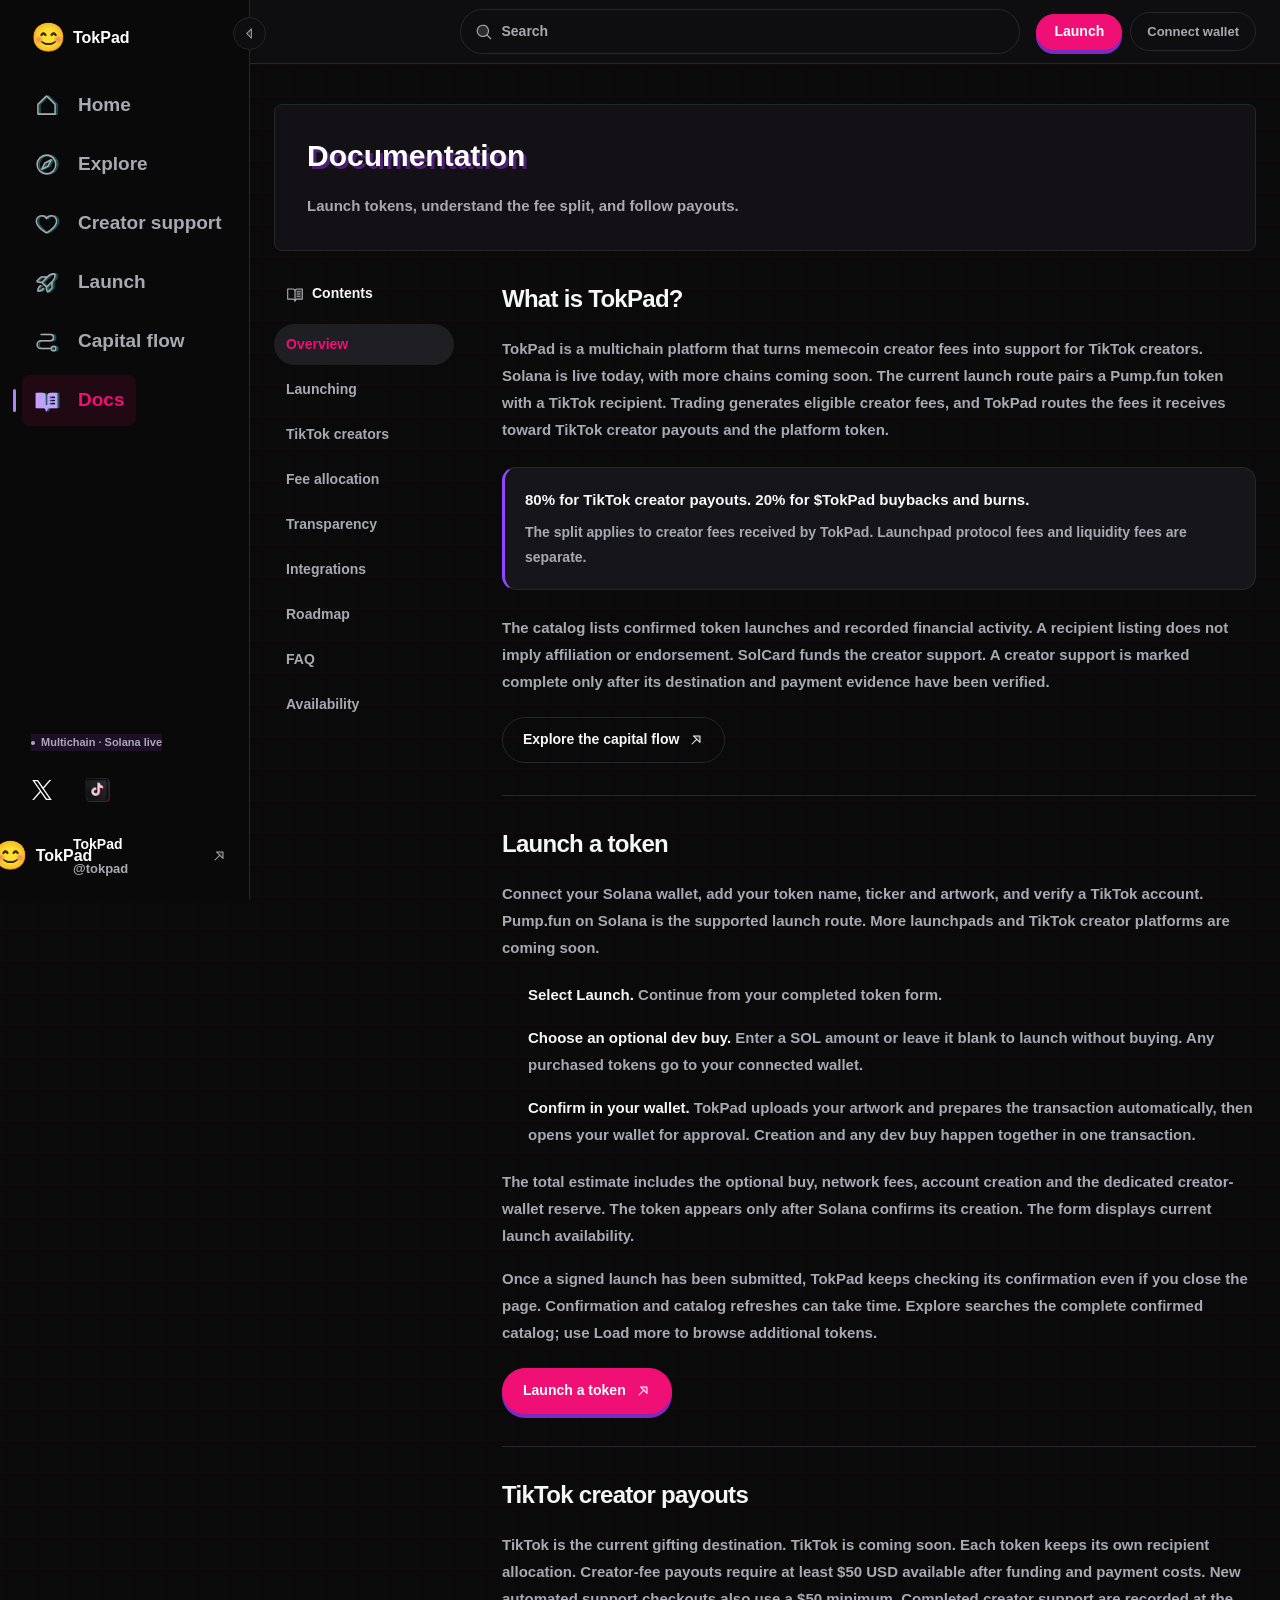
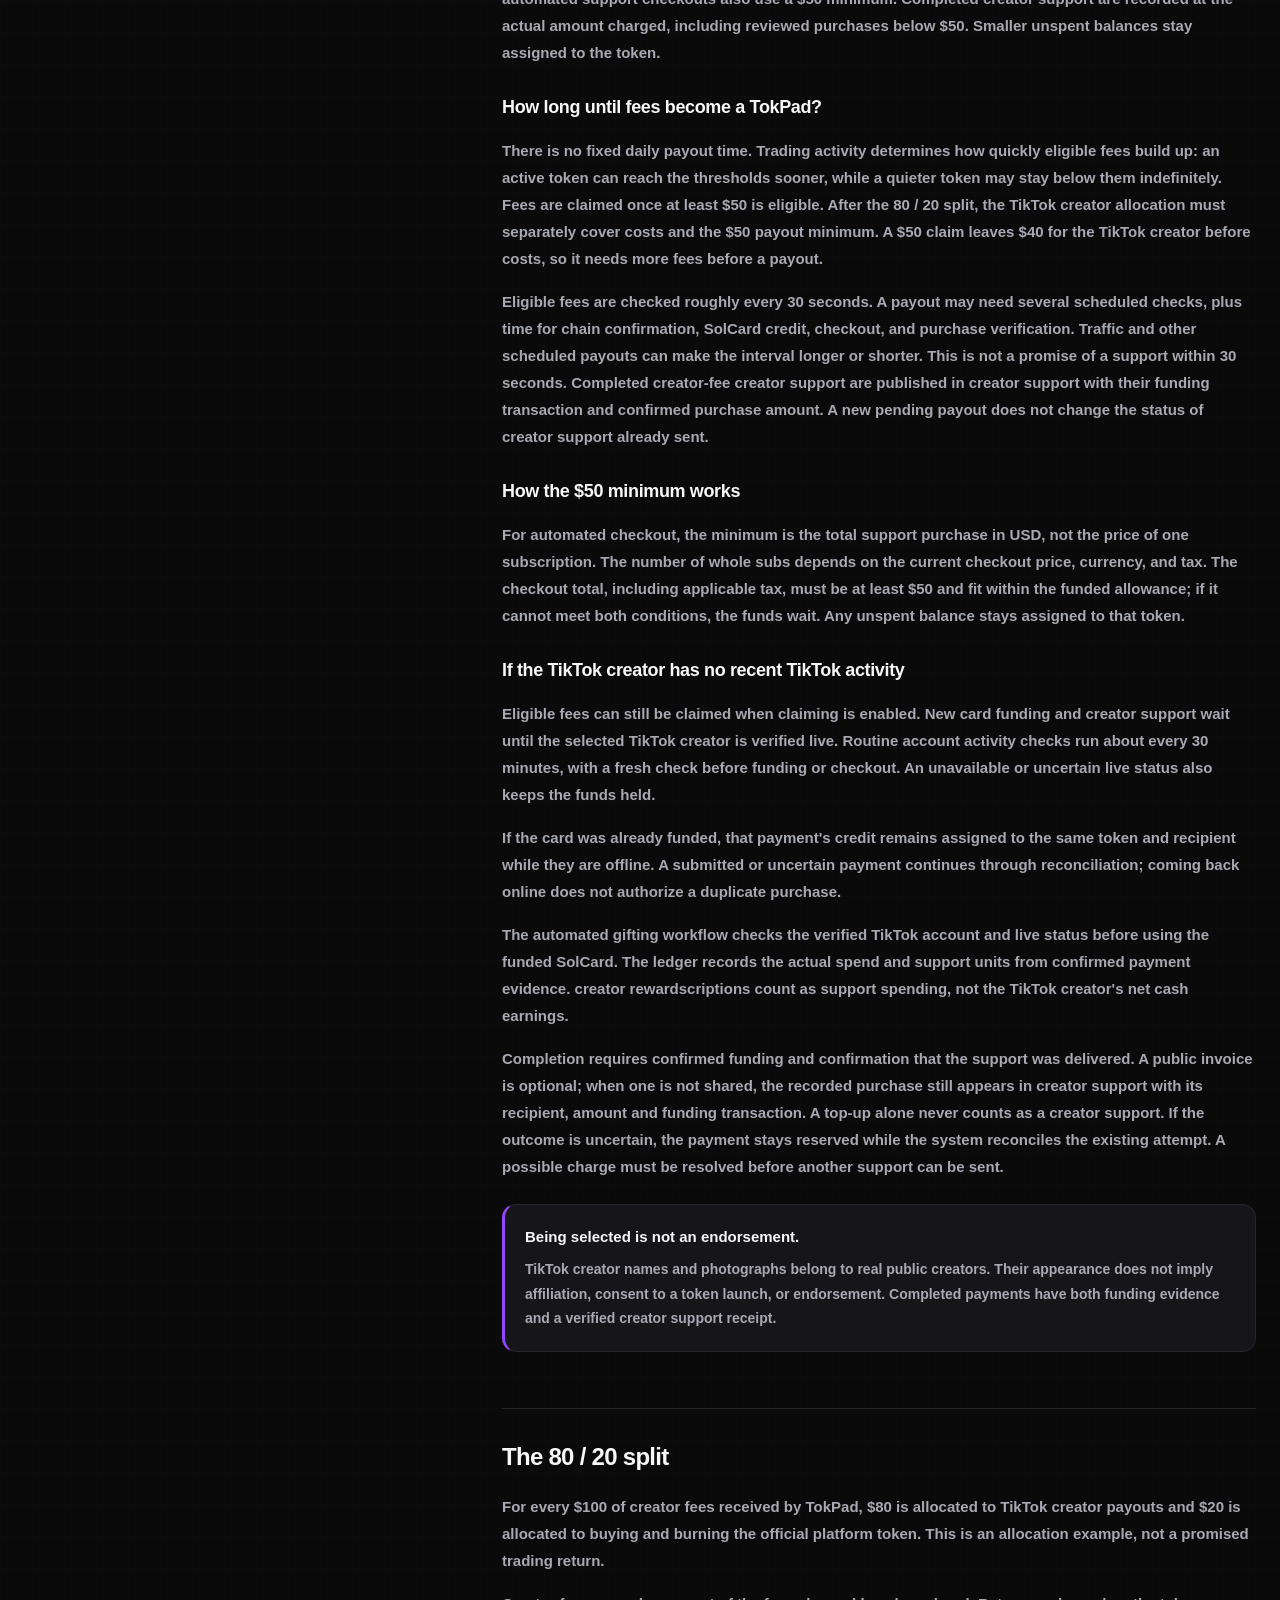
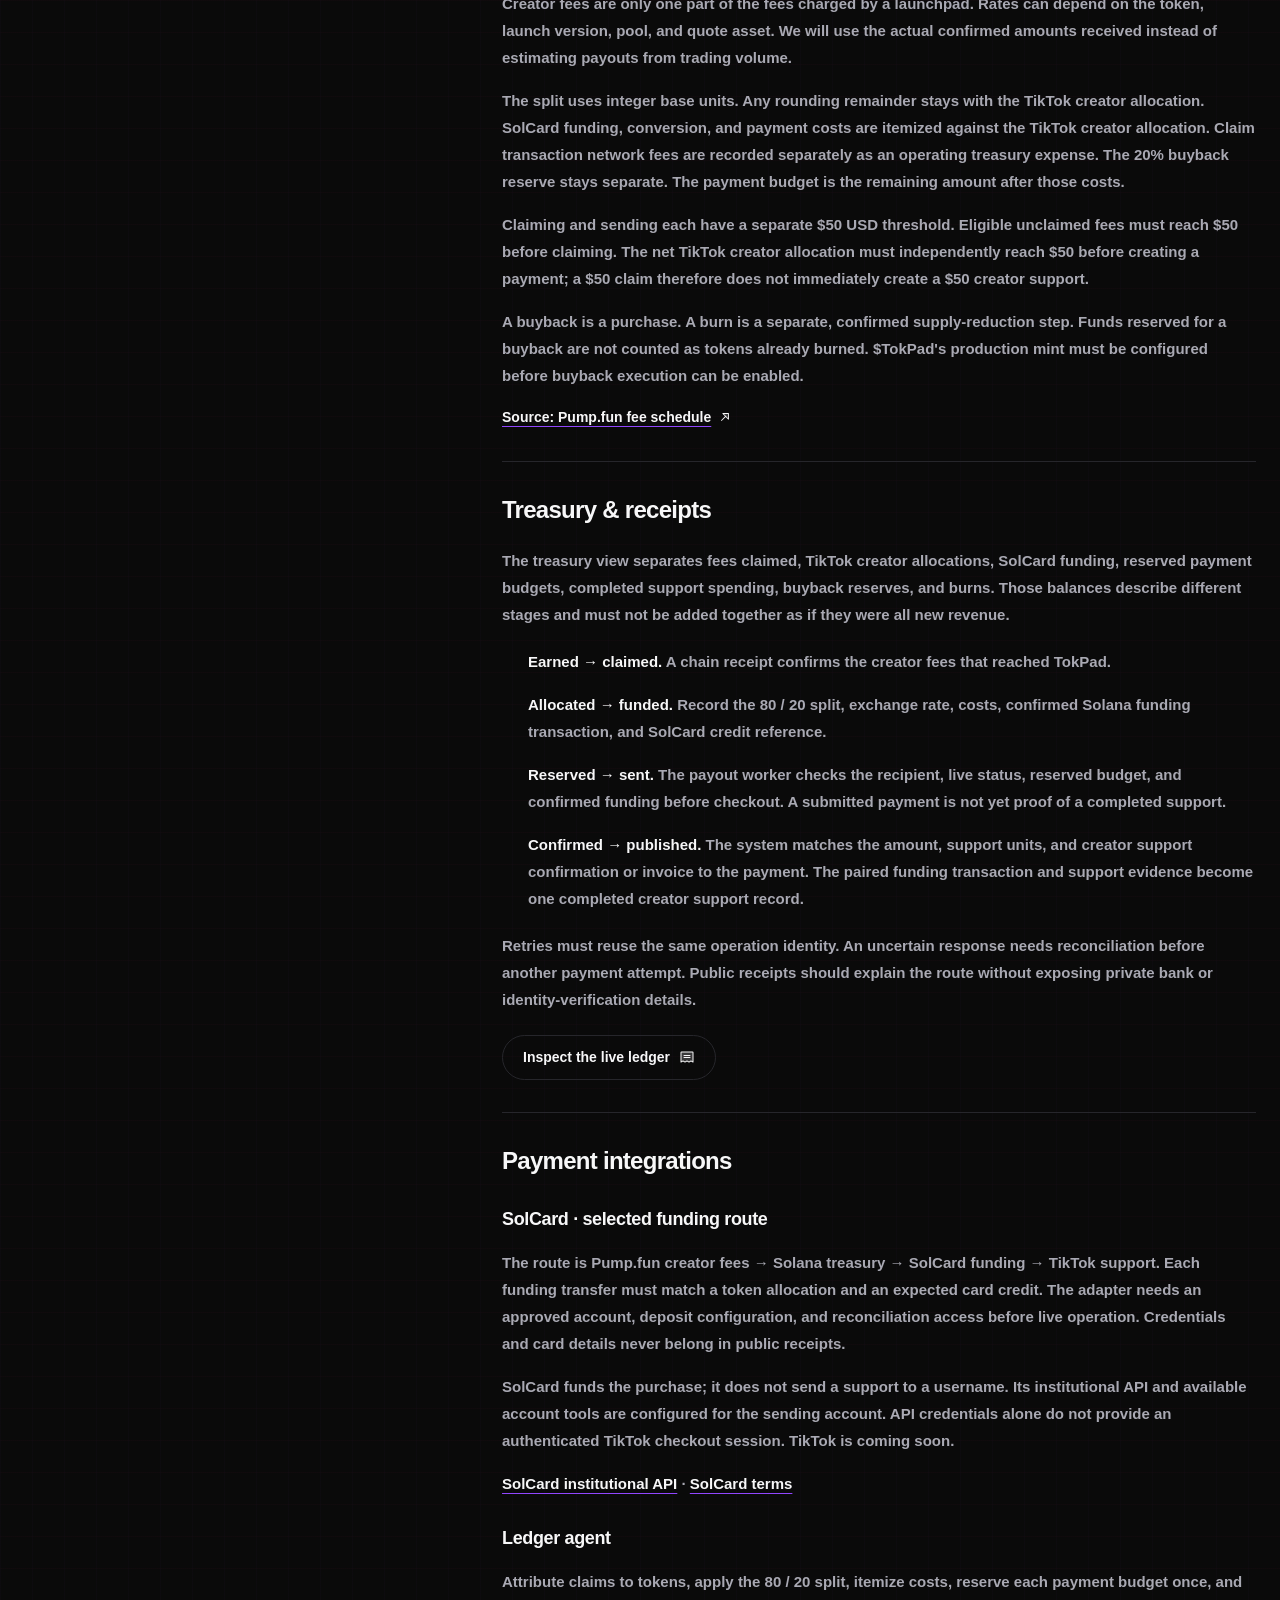
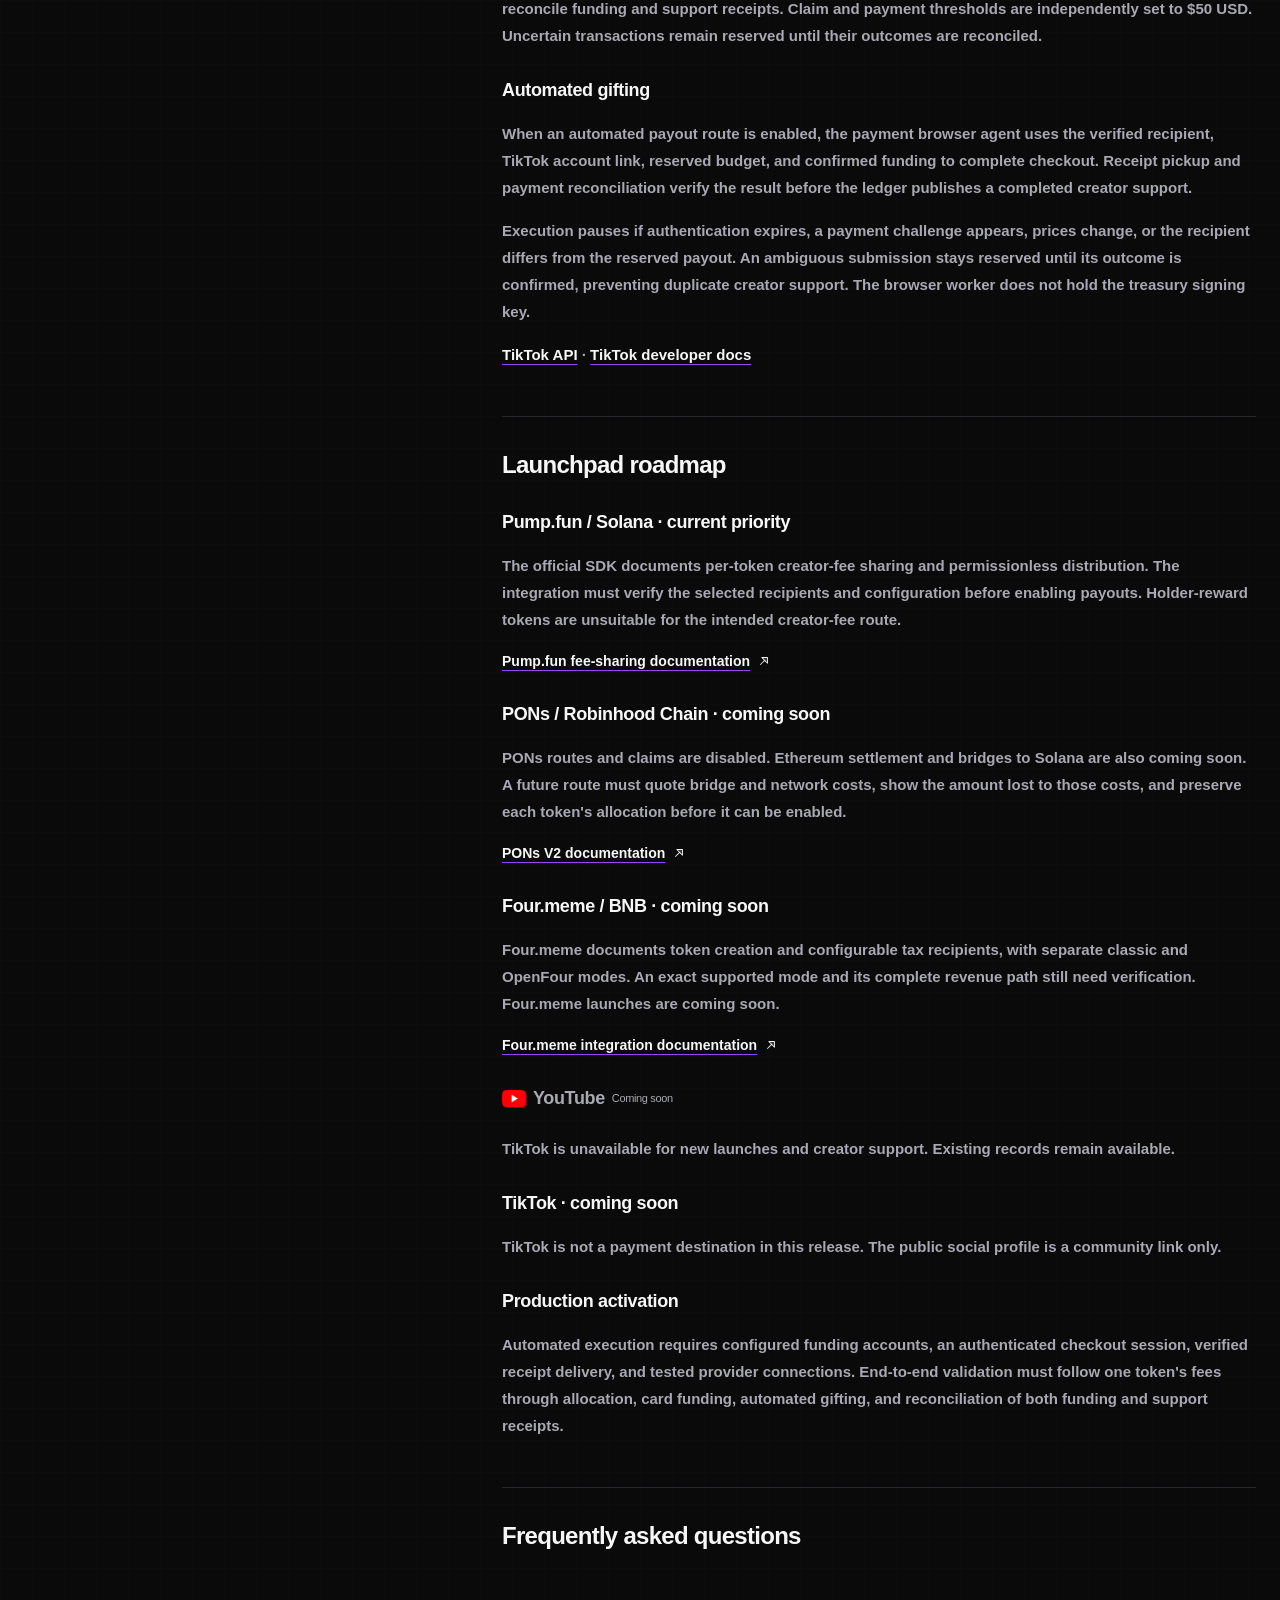
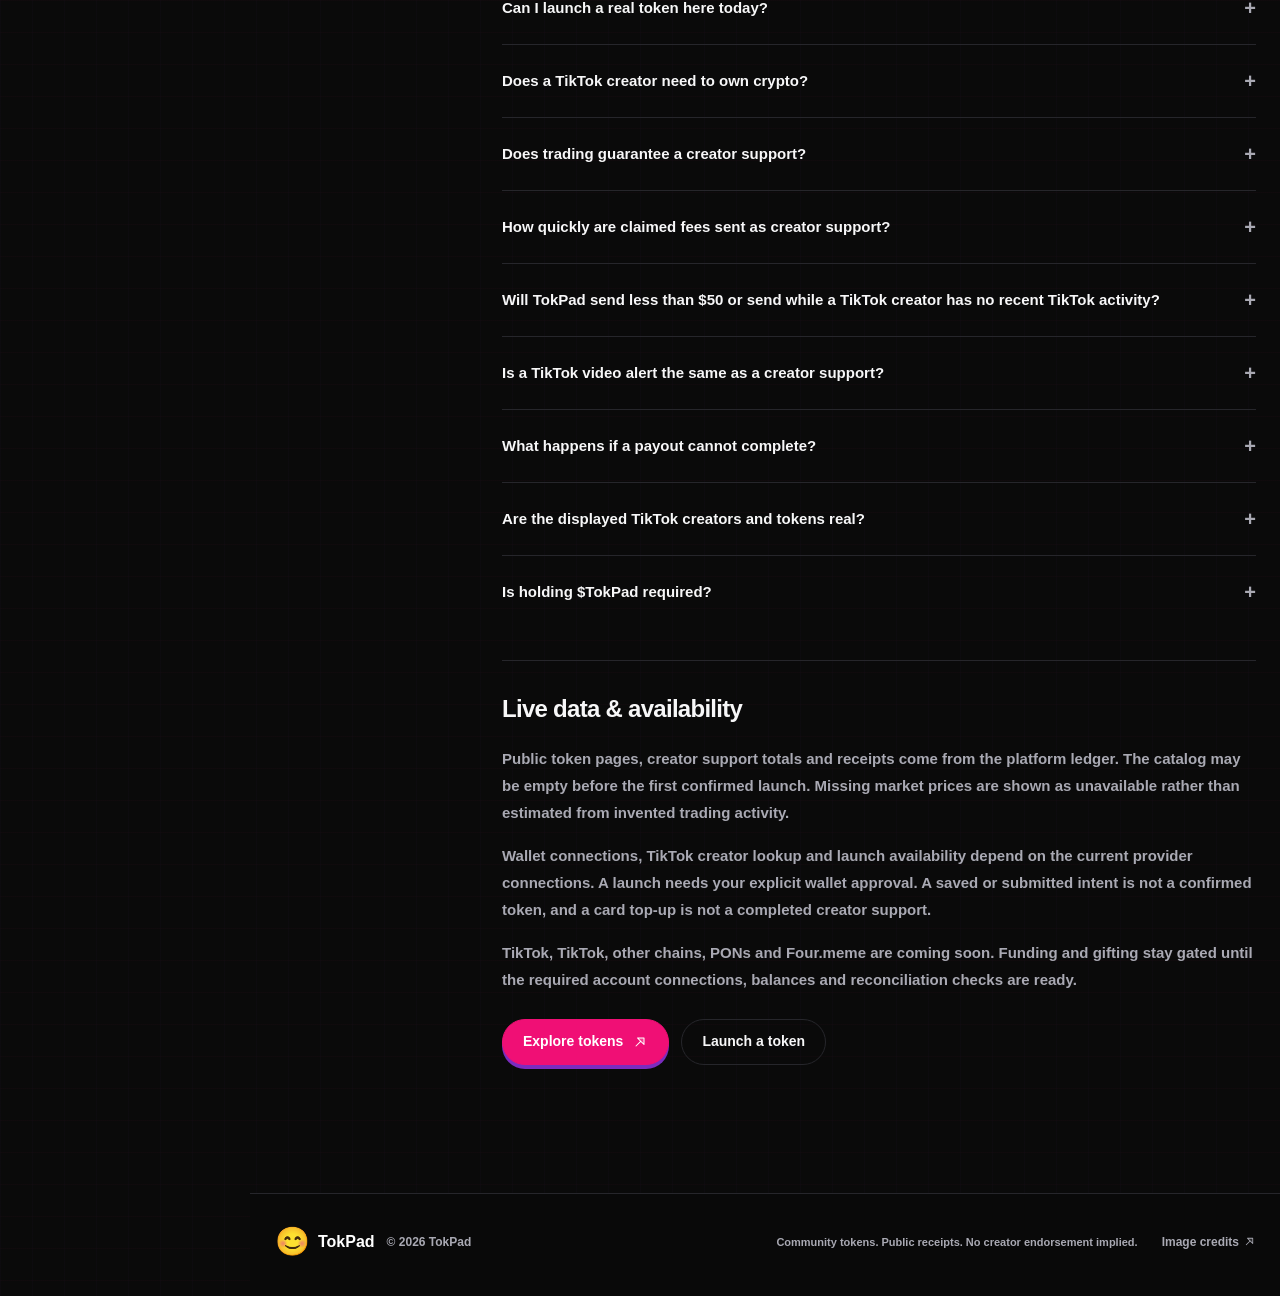
==== commit 2c3a5729: "Bust cached TokPad assets" ====
--- a/docs.html
+++ b/docs.html
@@ -19,11 +19,11 @@
 </style><style>.transparency-v2,.flow-v2{--tv-surface: var(--dono-surface);--tv-muted: var(--dono-text-2);--tv-border: var(--dono-line)}.transparency-v2 .page-heading h1,.flow-v2 .page-heading h1{font-size:44px;font-weight:900;letter-spacing:-.035em}.transparency-v2 .page-heading p,.flow-v2 .page-heading p{font-size:18px;color:var(--dono-text-2)}.transparency-v2 button:focus-visible,.flow-v2 button:focus-visible,.flow-v2 summary:focus-visible{outline:2px solid var(--dono-volt);outline-offset:4px}.transparency-v2 .tv-tab-row{display:flex;align-items:center;justify-content:space-between;gap:20px;margin:32px 0 25px}.transparency-v2 .tv-confirmed{margin-top:36px}.transparency-v2 .tv-public-empty{padding:28px;background:var(--dono-surface);border:1px solid var(--tv-border);border-radius:14px;font-size:14px;color:var(--dono-text-2);line-height:1.7}.transparency-v2 .tv-public-empty strong{color:var(--dono-ice);font-weight:800}.transparency-v2 .tv-public-empty p{margin:5px 0 0}.transparency-v2 .tv-public-error{color:#efafa9;font-size:13px;line-height:1.7;margin-bottom:16px}.transparency-v2 .tv-public-summary{display:flex;align-items:baseline;gap:14px;flex-wrap:wrap;margin:24px 0}.transparency-v2 .tv-public-summary strong{font-size:34px;font-weight:900;letter-spacing:-1px}.transparency-v2 .tv-public-summary span,.transparency-v2 .tv-public-note{color:var(--dono-text-2);font-size:12px;line-height:1.6}.transparency-v2 .tv-confirmed-receipt{display:grid;grid-template-columns:minmax(0,1fr) auto minmax(240px,auto);align-items:center;gap:24px;padding:24px 0;border-top:1px solid var(--tv-border)}.transparency-v2 .tv-confirmed-recipient{min-width:0}.transparency-v2 .tv-confirmed-source{margin:12px 0 0 68px;color:var(--dono-text-2);font-size:12px;line-height:1.6;overflow-wrap:anywhere}.transparency-v2 .tv-confirmed-amount span,.transparency-v2 .tv-confirmed-proof>span{display:block;color:var(--dono-text-2);font-size:11px;line-height:1.6;margin-top:4px;overflow-wrap:anywhere}.transparency-v2 .tv-confirmed-amount strong{font-size:23px;font-weight:800;font-variant-numeric:tabular-nums}.transparency-v2 .tv-confirmed-proof>div{display:flex;flex-wrap:wrap;gap:14px;margin-top:10px}.transparency-v2 .tv-confirmed-proof a{display:inline-flex;align-items:center;gap:4px;font-size:11px}.transparency-v2 .tv-demo-divider{display:flex;align-items:baseline;flex-wrap:wrap;gap:12px 20px;border-top:1px solid var(--tv-border);margin-top:44px;padding-top:32px}.transparency-v2 .tv-demo-divider h2{font-size:20px;font-weight:800}.transparency-v2 .tv-demo-divider span{color:var(--dono-text-2);font-size:12px;line-height:1.6}@media(max-width:1100px){.transparency-v2 .tv-confirmed-receipt{grid-template-columns:minmax(0,1fr) auto;gap:16px}.transparency-v2 .tv-confirmed-proof{grid-column:1 / -1}}@media(max-width:480px){.transparency-v2 .tv-public-empty{padding:20px}.transparency-v2 .tv-confirmed-receipt{grid-template-columns:minmax(0,1fr)}}.transparency-v2 .tv-tabs{display:flex;gap:4px;border-radius:999px;padding:4px;background:var(--dono-surface)}.transparency-v2 .tv-tabs button{border-radius:999px;color:var(--dono-text-2);padding:11px 20px;font-size:13px;white-space:nowrap}.transparency-v2 .tv-tabs button[data-state=active]{color:var(--dono-ice);background:var(--dono-ultra-deep);font-weight:800}.transparency-v2 .tv-tabs button:last-child[data-state=active]{background:var(--dono-volt);color:var(--dono-black)}.transparency-v2 .tv-demo{color:var(--dono-text-2);font-size:12px}.transparency-v2 .tv-overview{display:grid;grid-template-columns:1.3fr 1fr;gap:30px;align-items:center;padding:32px;border:1px solid var(--tv-border);border-radius:18px;background:var(--tv-surface)}.transparency-v2 .tv-primary-total>span{display:block;color:var(--dono-text-2);font-size:14px}.transparency-v2 .tv-primary-total>strong{display:block;font-size:48px;font-weight:900;letter-spacing:-.04em;line-height:1.25;margin:13px 0;font-variant-numeric:tabular-nums;color:var(--dono-volt)}.transparency-v2 .tv-overview .tv-primary-total>span{color:var(--dono-ice)}.transparency-v2 .tv-overview .tv-primary-total>span:before{content:"";display:inline-block;width:8px;height:8px;margin-right:9px;border-radius:50%;background:var(--dono-ultra)}.transparency-v2 .tv-treasury .tv-primary-total>strong{color:var(--dono-volt)}.transparency-v2 .tv-primary-total>small{font-size:11px;color:var(--dono-text-2);line-height:1.6;display:block}.transparency-v2 .tv-overview-balances{display:grid;gap:24px;padding-left:32px;border-left:1px solid var(--tv-border)}.transparency-v2 .tv-overview-balances>div{display:flex;gap:15px;align-items:center;justify-content:space-between}.transparency-v2 .tv-overview-balances span{font-size:12px;color:var(--dono-text-2)}.transparency-v2 .tv-overview-balances strong{font-size:23px;font-weight:800;letter-spacing:-.7px}.transparency-v2 .tv-treasury{padding:30px 32px 24px;border:1px solid var(--tv-border);border-radius:18px;background:var(--tv-surface)}.transparency-v2 .tv-treasury-metrics{display:grid;grid-template-columns:repeat(5,1fr);gap:20px;margin-top:30px;padding-top:27px;border-top:1px solid var(--tv-border)}.transparency-v2 .tv-treasury-metrics span{font-size:11px;color:var(--dono-text-2);display:block}.transparency-v2 .tv-treasury-metrics strong{display:block;font-size:24px;font-weight:800;letter-spacing:-.7px;margin-top:10px}.transparency-v2 .tv-treasury-note{font-size:11px;color:var(--dono-text-2);margin-top:24px}.transparency-v2 .tv-ledger{margin-top:38px}.transparency-v2 .tv-section-heading{display:flex;align-items:center;justify-content:space-between;gap:20px;margin-bottom:22px}.transparency-v2 .tv-section-heading h2{font-size:21px;font-weight:800;letter-spacing:-.6px}.transparency-v2 .tv-search{display:flex;align-items:center;gap:10px;background:var(--dono-surface);border:1px solid var(--dono-line);border-radius:999px;padding:11px 16px;color:var(--dono-text-2)}.transparency-v2 .tv-search:focus-within{border-color:var(--dono-text-2)}.transparency-v2 .tv-search input{background:transparent;border:0;outline:none;width:190px;min-width:0;font-size:12px;padding:0;color:var(--dono-ice)}.transparency-v2 .tv-search input::placeholder{color:var(--dono-text-2)}.transparency-v2 .tv-filters{display:flex;gap:6px;overflow-x:auto;scrollbar-width:none;margin-bottom:20px}.transparency-v2 .tv-filters button{font-size:12px;color:var(--dono-text-2);padding:9px 14px;white-space:nowrap;border-radius:999px}.transparency-v2 .tv-filters button.active{color:var(--dono-ice);background:var(--dono-raised);font-weight:800}.transparency-v2 .tv-filters button:hover{color:var(--dono-ice)}.transparency-v2 .tv-payment-list{display:grid;gap:10px}.transparency-v2 .tv-payment{display:grid;grid-template-columns:minmax(240px,1fr) 140px 90px 27px;gap:20px;align-items:center;background:var(--dono-surface);border:1px solid var(--dono-line);border-radius:14px;padding:22px 24px;transition:background .15s}.transparency-v2 .tv-payment:hover{background:var(--dono-raised)}.transparency-v2 .tv-payment-amount{text-align:left;min-width:0}.transparency-v2 .tv-payment-amount strong{display:block;font-size:25px;font-weight:800;letter-spacing:-.9px;color:var(--dono-ice);font-variant-numeric:tabular-nums}.transparency-v2 .tv-payment-amount span{color:var(--dono-text-2);font-size:10px;display:block;margin-top:7px}.transparency-v2 .tv-payment-route{display:flex;flex-direction:column;align-items:stretch;gap:12px;min-width:0}.transparency-v2 .tv-payment-source{display:flex;align-items:center;gap:7px;margin-left:58px;min-width:0;font-size:11px;color:var(--dono-text-2);line-height:1.5}.transparency-v2 .tv-payment-source .token-art{width:18px;height:18px;flex:0 0 18px;border-radius:4px}.transparency-v2 .tv-payment-source span{overflow-wrap:anywhere;min-width:0}.transparency-v2 .tv-recipient-unavailable{display:flex;flex-direction:column;gap:5px;font-size:13px}.transparency-v2 .tv-recipient-unavailable span{color:var(--dono-text-2);font-size:11px}.transparency-v2 .tv-treasury-recipient{min-height:65px}.transparency-v2 .tv-treasury-recipient>span:last-child{font-size:17px;font-weight:800}.transparency-v2 .tv-identity{display:flex;align-items:center;gap:10px;min-width:0}.transparency-v2 .tv-identity .token-art,.transparency-v2 .tv-identity .avatar{width:36px;height:36px;flex-shrink:0}.transparency-v2 .tv-identity .token-art{border-radius:10px}.transparency-v2 .tv-identity>span:last-child{font-size:12px;color:var(--dono-ice);white-space:nowrap;overflow:hidden;text-overflow:ellipsis}.transparency-v2 .tv-identity small{display:block;color:var(--dono-text-2);font-size:10px;margin-top:5px}.transparency-v2 .tv-route-arrow{color:var(--dono-line);flex-shrink:0}.transparency-v2 .tv-payment-state{display:flex;flex-direction:column;align-items:flex-end;gap:9px}.transparency-v2 .tv-payment-state>span:last-child{font-size:10px;color:var(--dono-text-2)}.transparency-v2 .tv-payment-state .status{font-size:10px;padding:0;border:0;background:transparent;color:var(--dono-text-2)}.transparency-v2 .tv-payment-state .status.confirmed,.transparency-v2 .tv-payment-state .status.settled{color:var(--dono-volt)}.transparency-v2 .tv-open-receipt{width:28px;height:34px;display:grid;place-items:center;color:var(--dono-text-2);border-radius:999px}.transparency-v2 .tv-open-receipt:hover{color:var(--dono-ice);background:var(--dono-line)}.transparency-v2 .tv-pagination{display:flex;align-items:center;justify-content:space-between;gap:20px;margin-top:19px}.transparency-v2 .tv-pagination>span{color:var(--dono-text-2);font-size:11px}.transparency-v2 .tv-pagination>div{display:flex;gap:7px}.transparency-v2 .tv-pagination button{display:grid;place-items:center;width:30px;height:30px;border-radius:999px;background:var(--dono-surface);color:var(--dono-ice)}.transparency-v2 .tv-pagination button:disabled{opacity:.25}.transparency-v2 .tv-giving{margin-top:38px}.transparency-v2 .tv-giving .text-link{font-size:12px;color:var(--dono-text-2)}.transparency-v2 .tv-giving-list{display:grid;grid-template-columns:repeat(4,minmax(0,1fr));border-top:1px solid var(--tv-border);border-bottom:1px solid var(--tv-border)}.transparency-v2 .tv-giving-list>a{display:flex;gap:10px;align-items:center;min-width:0;padding:23px 17px;border-right:1px solid var(--tv-border)}.transparency-v2 .tv-giving-list>a:last-child{border-right:0}.transparency-v2 .tv-giving-list .token-art{width:32px;height:32px;flex-shrink:0;border-radius:9px}.transparency-v2 .tv-giving-list>a>span{min-width:0}.transparency-v2 .tv-giving-list>a>span>strong{display:block;font-size:11px;font-weight:800;white-space:nowrap;text-overflow:ellipsis;overflow:hidden}.transparency-v2 .tv-giving-list small{display:block;font-size:9px;color:var(--dono-text-2);margin-top:5px}.transparency-v2 .tv-giving-amount{margin-left:auto;font-size:12px;font-weight:800;white-space:nowrap;color:var(--dono-text-2)}.flow-v2 .fv-panel{container-type:inline-size;background:var(--dono-surface);border:1px solid var(--dono-line);border-radius:18px;margin-top:34px;overflow:hidden}.flow-v2 .fv-panel-heading{display:flex;align-items:center;justify-content:space-between;gap:20px;padding:22px 28px 0}.flow-v2 .fv-panel-heading span:first-child{font-size:13px;color:var(--dono-ice)}.flow-v2 .fv-panel-heading span:last-child{font-size:11px;color:var(--dono-text-2)}.flow-v2 .fv-diagram{--fv-stacked: 0;display:grid;grid-template-columns:repeat(5,minmax(0,1fr));grid-template-rows:repeat(2,104px);grid-template-areas:"pump claim offramp balance recipient" "pons claim buyback burn .";row-gap:54px;padding:48px 28px 38px;position:relative;isolation:isolate}.flow-v2 .fv-lines{position:absolute;top:0;right:0;bottom:0;left:0;width:100%;height:100%;z-index:0;pointer-events:none;overflow:visible}.flow-v2 .fv-route{color:var(--dono-text-2)}.flow-v2 .fv-route path{fill:none;stroke:currentColor;stroke-opacity:.45;stroke-width:1.5;stroke-linecap:round}.flow-v2 .fv-route-streamer{color:var(--dono-ultra)}.flow-v2 .fv-route-token{color:var(--dono-volt)}.flow-v2 .fv-route circle{fill:currentColor}.flow-v2 .fv-node{position:relative;z-index:1;justify-self:center;align-self:start;width:min(110px,100%);display:flex;flex-direction:column;align-items:center;color:var(--dono-ice);padding:0;--node-accent: var(--dono-volt)}.flow-v2 .fv-node-offramp,.flow-v2 .fv-node-balance,.flow-v2 .fv-node-recipient{--node-accent: var(--dono-ultra)}.flow-v2 .fv-node-icon{flex-shrink:0;width:54px;height:54px;border-radius:50%;border:1px solid var(--dono-line);background:var(--dono-raised);display:flex;align-items:center;justify-content:center;transition:border-color .16s,background .16s}.flow-v2 .fv-node:hover:not(:disabled) .fv-node-icon{border-color:var(--node-accent);background:var(--dono-black)}.flow-v2 .fv-node.is-selected .fv-node-icon{border-color:var(--node-accent);color:var(--node-accent)}.flow-v2 .fv-node-claim .fv-node-icon,.flow-v2 .fv-node-claim:hover:not(:disabled) .fv-node-icon,.flow-v2 .fv-node-claim.is-selected .fv-node-icon{border-color:transparent;background:transparent}.flow-v2 .fv-node-icon>.brand-logo{width:24px;height:24px;object-fit:contain}.flow-v2 .fv-node-icon>.avatar{width:38px;height:38px}.flow-v2 .fv-node-icon .brand-mark{width:25px;height:25px}.flow-v2 .fv-node-icon .brand-mark:before,.flow-v2 .fv-node-icon .brand-mark:after{background:var(--dono-ice)}.flow-v2 .fv-node>strong{font-size:12px;font-weight:600;margin-top:12px;line-height:1.3;white-space:nowrap}.flow-v2 .fv-node>small{font-size:9px;color:var(--dono-text-2);margin-top:6px;line-height:1.3;white-space:nowrap}.flow-v2 .fv-node-pump{grid-area:pump}.flow-v2 .fv-node-pons{grid-area:pons}.flow-v2 .fv-node:disabled{filter:grayscale(1);opacity:.4}.flow-v2 .fv-coming-soon{display:flex;flex-wrap:wrap;gap:12px 22px;padding:16px 0;color:var(--dono-text-2);font-size:11px}.flow-v2 .fv-coming-soon>span{display:inline-flex;align-items:center;gap:8px;filter:grayscale(1)}.flow-v2 .fv-coming-soon .brand-logo{width:14px;height:14px;opacity:.6}.flow-v2 .fv-node-claim{grid-area:claim;align-self:center}.flow-v2 .fv-node-offramp{grid-area:offramp}.flow-v2 .fv-node-balance{grid-area:balance}.flow-v2 .fv-node-recipient{grid-area:recipient}.flow-v2 .fv-node-buyback{grid-area:buyback}.flow-v2 .fv-node-burn{grid-area:burn}.flow-v2 .fv-allocation{position:absolute;top:-7px;left:calc(50% + 12px);z-index:2;padding:4px 7px;background:var(--dono-surface);color:var(--dono-text-2);font-size:10px;line-height:1.2;border-radius:999px;font-weight:800;box-shadow:0 0 0 3px var(--dono-surface)}.flow-v2 .fv-allocation-streamer{color:var(--dono-ice);background:var(--dono-ultra)}.flow-v2 .fv-allocation-token{color:var(--dono-black);background:var(--dono-volt)}@container (max-width: 720px){.flow-v2 .fv-diagram{--fv-stacked: 1;grid-template-columns:repeat(2,minmax(0,1fr));grid-template-rows:repeat(5,100px);grid-template-areas:"pump pons" "claim claim" "offramp buyback" "balance burn" "recipient .";row-gap:38px;padding:40px 20px 30px}.flow-v2 .fv-node-claim{align-self:start}.flow-v2 .fv-panel-heading{align-items:flex-start;flex-direction:column;gap:7px}}.flow-v2 .fv-detail{min-height:82px;border-top:1px solid var(--dono-line);padding:20px 28px}.flow-v2 .fv-detail>div{display:flex;align-items:baseline;gap:22px}.flow-v2 .fv-detail strong{color:var(--dono-ice);font-size:12px;font-weight:800;white-space:nowrap;min-width:115px}.flow-v2 .fv-detail span{color:var(--dono-text-2);font-size:12px;line-height:1.8;max-width:780px}.flow-v2 .fv-rules{display:flex;justify-content:space-between;gap:25px;align-items:baseline;margin:19px 0 30px}.flow-v2 .fv-rules p{font-size:11px;line-height:1.8;color:var(--dono-text-2);max-width:670px}.flow-v2 .fv-rules .text-link{font-size:11px;color:var(--dono-text-2);white-space:nowrap}.flow-v2 .fv-calculator{border:1px solid var(--dono-line);background:var(--dono-surface);border-radius:14px;overflow:hidden}.flow-v2 .fv-calculator>summary{list-style:none;cursor:pointer;display:flex;align-items:center;justify-content:space-between;gap:20px;padding:21px 24px;color:var(--dono-text-2);font-size:13px}.flow-v2 .fv-calculator>summary::-webkit-details-marker{display:none}.flow-v2 .fv-calculator>summary>span{display:flex;align-items:center;gap:10px}.flow-v2 .fv-calculator>summary>svg{color:var(--dono-text-2);transition:transform .15s}.flow-v2 .fv-calculator[open]>summary>svg{transform:rotate(180deg)}.flow-v2 .fv-calculator-body{display:grid;grid-template-columns:1fr 1.5fr;gap:45px;padding:8px 25px 25px}.flow-v2 .fv-calculator-input label{display:block;font-size:11px;color:var(--dono-text-2);margin-bottom:10px}.flow-v2 .fv-amount-input{display:flex;align-items:center;gap:5px;padding:12px;background:var(--dono-raised);border:1px solid var(--dono-line);border-radius:9px}.flow-v2 .fv-amount-input:focus-within{border-color:var(--dono-volt)}.flow-v2 .fv-amount-input.is-invalid{border-color:#b96868}.flow-v2 .fv-amount-input>span:first-child{font-size:23px;color:var(--dono-text-2)}.flow-v2 .fv-amount-input>span:last-child{font-size:10px;color:var(--dono-text-2)}.flow-v2 .fv-amount-input input{background:transparent;border:0;outline:none;font-size:25px;min-width:0;width:100%;padding:0;-webkit-appearance:textfield;-moz-appearance:textfield;appearance:textfield}.flow-v2 .fv-amount-input input::-webkit-inner-spin-button,.flow-v2 .fv-amount-input input::-webkit-outer-spin-button{-webkit-appearance:none;margin:0}.flow-v2 .fv-presets{display:flex;gap:7px;margin-top:8px}.flow-v2 .fv-presets button{padding:6px 10px;font-size:10px;color:var(--dono-text-2);border-radius:999px}.flow-v2 .fv-presets button.active{background:var(--dono-raised);color:var(--dono-volt)}.flow-v2 .fv-calculator-results{display:grid;grid-template-columns:1fr 1fr;gap:28px;align-content:center}.flow-v2 .fv-calculator-results>div>span{display:flex;align-items:center;justify-content:space-between;gap:10px;color:var(--dono-text-2);font-size:12px}.flow-v2 .fv-calculator-results small{color:var(--dono-text-2);font-size:10px}.flow-v2 .fv-calculator-results strong{display:block;color:var(--dono-ice);font-size:29px;font-weight:800;letter-spacing:-1px;margin-top:16px;overflow-wrap:anywhere;font-variant-numeric:tabular-nums}.flow-v2 .fv-calculator-results>div:first-child>strong{color:var(--dono-ultra)}.flow-v2 .fv-calculator-results>div:last-child>strong{color:var(--dono-volt)}.flow-v2 .fv-notes{display:grid;grid-template-columns:1fr 1fr;gap:50px;margin-top:40px;padding:0 3px}.flow-v2 .fv-notes h2{font-size:14px;font-weight:800;color:var(--dono-text-2);margin-bottom:11px}.flow-v2 .fv-notes p{font-size:12px;line-height:1.9;color:var(--dono-text-2);max-width:470px}.modal .receipt-amount{display:flex;flex-direction:column;align-items:center;gap:15px;margin:0 0 25px;padding:16px 0 25px;border-bottom:1px solid var(--dono-line);font-family:inherit;font-size:13px;line-height:1.4;letter-spacing:0}.modal .receipt-amount>.sample-label{display:block;padding:4px 8px;color:var(--dono-text-2);font-size:10px;letter-spacing:0;line-height:1.4}.modal .receipt-amount>strong{display:block;color:var(--dono-ice);font-family:inherit;font-size:clamp(33px,8vw,46px);font-weight:800;letter-spacing:-2px;line-height:1.2;font-variant-numeric:tabular-nums;overflow-wrap:anywhere;max-width:100%}.modal .receipt-amount>.status{font-size:10px;letter-spacing:0;line-height:1.4;color:var(--dono-text-2)}.modal .receipt-amount>.status.settled,.modal .receipt-amount>.status.confirmed{color:var(--dono-volt)}.modal .receipt-details{display:flex;flex-direction:column;gap:0;margin:0}.modal .receipt-details>div{display:flex;align-items:baseline;justify-content:space-between;gap:20px;padding:12px 0;border-bottom:1px solid var(--dono-line);font-size:12px;line-height:1.6}.modal .receipt-details>div:last-child{border-bottom:0}.modal .receipt-details dt{color:var(--dono-text-2);flex-shrink:0}.modal .receipt-details dd{margin:0;color:var(--dono-ice);font-weight:600;text-align:right;overflow-wrap:anywhere}.modal .receipt-details+.notice{margin:22px 0 0;padding:13px 15px;border:1px solid var(--dono-line);border-radius:9px;background:var(--dono-line);font-size:10px;line-height:1.8;color:var(--dono-text-2)}@media(max-width:1120px){.transparency-v2 .tv-overview{grid-template-columns:1.1fr 1fr;padding:28px}.transparency-v2 .tv-overview-balances{padding-left:25px}.transparency-v2 .tv-overview-balances strong{font-size:21px}.transparency-v2 .tv-payment{grid-template-columns:minmax(210px,1fr) 120px 75px 24px;gap:15px;padding:21px 20px}.transparency-v2 .tv-payment-route{gap:12px}.transparency-v2 .tv-identity{gap:8px}.transparency-v2 .tv-identity .token-art,.transparency-v2 .tv-identity .avatar{width:31px;height:31px}.transparency-v2 .tv-identity>span:last-child{font-size:11px}.transparency-v2 .tv-payment-amount strong{font-size:23px}.transparency-v2 .tv-giving-list{grid-template-columns:1fr 1fr}.transparency-v2 .tv-giving-list>a:nth-child(2){border-right:0}.transparency-v2 .tv-giving-list>a:nth-child(-n+2){border-bottom:1px solid var(--tv-border)}.flow-v2 .fv-detail>div{gap:15px}}@media(max-width:760px){.transparency-v2 .page-heading h1,.flow-v2 .page-heading h1{font-size:36px;letter-spacing:-1.2px}.transparency-v2 .page-heading p,.flow-v2 .page-heading p{font-size:15px}.transparency-v2 .tv-overview{grid-template-columns:1fr;gap:25px}.transparency-v2 .tv-overview-balances{display:grid;grid-template-columns:1fr 1fr;gap:20px;padding:22px 0 0;border-left:0;border-top:1px solid var(--tv-border)}.transparency-v2 .tv-overview-balances>div{flex-direction:column;align-items:flex-start;gap:12px}.transparency-v2 .tv-primary-total>strong{font-size:44px}.transparency-v2 .tv-treasury-metrics{grid-template-columns:repeat(3,1fr);row-gap:24px}.transparency-v2 .tv-payment{grid-template-columns:1fr auto 24px;gap:18px 15px;padding:21px}.transparency-v2 .tv-payment-amount{grid-column:1;grid-row:2}.transparency-v2 .tv-payment-state{grid-column:2;grid-row:2}.transparency-v2 .tv-open-receipt{grid-column:3;grid-row:2}.transparency-v2 .tv-payment-route{grid-column:1 / -1;grid-row:1;gap:12px;padding-bottom:17px;border-bottom:1px solid var(--dono-line)}.transparency-v2 .tv-identity{gap:10px}.transparency-v2 .tv-identity .token-art,.transparency-v2 .tv-identity .avatar{width:32px;height:32px}.transparency-v2 .tv-identity>span:last-child{font-size:12px}.transparency-v2 .tv-giving-list>a{padding:22px 11px}.flow-v2 .fv-detail{padding:20px 23px}.flow-v2 .fv-detail>div{display:block}.flow-v2 .fv-detail strong{display:block;margin-bottom:7px}.flow-v2 .fv-detail span{font-size:11px}.flow-v2 .fv-calculator-body{grid-template-columns:1fr;gap:25px}.flow-v2 .fv-rules{flex-direction:column;gap:12px;margin-bottom:25px}.flow-v2 .fv-notes{gap:25px}}@media(max-width:530px){.transparency-v2 .page-heading h1,.flow-v2 .page-heading h1{font-size:34px}.transparency-v2 .tv-tab-row{gap:10px;margin-top:25px}.transparency-v2 .tv-tabs button{font-size:10px;padding:10px 13px}.transparency-v2 .tv-demo{font-size:9px;white-space:nowrap}.transparency-v2 .tv-overview,.transparency-v2 .tv-treasury{padding:24px;border-radius:18px}.transparency-v2 .tv-primary-total>span{font-size:12px}.transparency-v2 .tv-primary-total>strong{font-size:clamp(34px,10vw,44px);letter-spacing:-1.5px}.transparency-v2 .tv-primary-total>small{font-size:9px}.transparency-v2 .tv-overview-balances span{font-size:10px}.transparency-v2 .tv-overview-balances strong{font-size:21px}.transparency-v2 .tv-treasury-metrics{grid-template-columns:1fr 1fr}.transparency-v2 .tv-treasury-metrics strong{font-size:22px}.transparency-v2 .tv-section-heading h2{font-size:20px}.transparency-v2 .tv-ledger>.tv-section-heading{flex-direction:column;align-items:stretch;gap:17px}.transparency-v2 .tv-search input{width:100%}.transparency-v2 .tv-filters{gap:3px;margin-bottom:17px}.transparency-v2 .tv-filters button{font-size:11px;padding:8px 12px}.transparency-v2 .tv-payment{padding:19px 17px;gap:17px 10px;border-radius:14px}.transparency-v2 .tv-payment-amount strong{font-size:25px}.transparency-v2 .tv-payment-route{gap:15px}.transparency-v2 .tv-identity>span:last-child{font-size:11px}.transparency-v2 .tv-identity small{font-size:9px}.transparency-v2 .tv-giving-list{grid-template-columns:1fr}.transparency-v2 .tv-giving-list>a{border-right:0;border-bottom:1px solid var(--tv-border);padding:20px 3px}.transparency-v2 .tv-giving-list>a:last-child{border-bottom:0}.transparency-v2 .tv-giving-list>a>span>strong{font-size:12px}.transparency-v2 .tv-giving-amount{font-size:13px}.flow-v2 .fv-panel{border-radius:18px;margin-top:27px}.flow-v2 .fv-panel-heading{padding:20px 20px 0}.flow-v2 .fv-panel-heading span:first-child{font-size:12px}.flow-v2 .fv-panel-heading span:last-child{font-size:10px}.flow-v2 .fv-detail{min-height:122px;padding:19px 21px}.flow-v2 .fv-rules p{font-size:10px}.flow-v2 .fv-calculator>summary{padding:20px;font-size:12px}.flow-v2 .fv-calculator-body{padding:5px 20px 24px}.flow-v2 .fv-calculator-results{gap:20px}.flow-v2 .fv-calculator-results>div>span{font-size:10px}.flow-v2 .fv-calculator-results strong{font-size:25px}.flow-v2 .fv-notes{grid-template-columns:1fr;gap:25px;margin-top:30px}.flow-v2 .fv-notes p{font-size:11px}.modal .receipt-details>div{font-size:11px;gap:12px}}@media(prefers-reduced-motion:reduce){.transparency-v2 *,.flow-v2 *{animation:none!important;transition:none!important}}
 </style><style>.platform-treasury{margin-bottom:20px;display:grid;gap:16px}.platform-treasury h2,.platform-treasury h3{margin:0}.platform-treasury h3{font-size:15px;font-weight:700}.platform-addresses{display:grid;gap:10px;min-width:0}.platform-addresses a{display:flex;flex-wrap:wrap;gap:8px;color:var(--dono-text-2);font-size:12px}.platform-addresses code{color:var(--dono-volt);overflow-wrap:anywhere}.platform-treasury .tv-treasury-metrics strong{overflow-wrap:anywhere}.ops-platform .ops-form{max-width:660px}.ops-platform .ops-form fieldset{border:0;padding:0;margin:0;display:grid;gap:14px;min-width:0}.ops-platform .ops-task-facts{margin:16px 0}@media(max-width:480px){.platform-market-metrics>div:first-child{grid-column:1 / -1}}
 </style><style>.launch-v2{--lv-surface: var(--dono-surface);--lv-raised: var(--dono-raised);--lv-text: var(--dono-ice);--lv-muted: var(--dono-text-2);--lv-border: var(--dono-line)}.launch-v2 .page-heading{margin:0 0 24px;padding:32px;align-items:center;background:var(--lv-surface);border:1px solid var(--dono-line);border-radius:18px}.launch-v2 .page-heading h1{font-size:30px;font-weight:900;letter-spacing:-.03em;line-height:1.25}.launch-v2 .page-heading p{margin-top:10px;font-size:16px;line-height:1.5;color:var(--lv-muted)}.launch-v2 .lv-mode{display:inline-flex;flex:none;align-items:center;padding:8px 13px;border-radius:999px;font-size:12px;font-weight:700;color:var(--dono-text-2);background:var(--dono-raised)}.launch-v2 .lv-workspace{display:grid;grid-template-columns:minmax(0,55fr) minmax(0,45fr);border:1px solid var(--dono-line);border-radius:18px;overflow:clip;background:var(--lv-surface)}.launch-v2 .lv-editor{display:flex;flex-direction:column;gap:24px;min-width:0;padding:32px}.launch-v2 .lv-editor>:is(.lv-availability,.lv-wallet-select,.lv-error){min-width:0;margin:0;overflow-wrap:anywhere}.launch-v2 .lv-wallet-select select{min-width:0;max-width:100%;box-sizing:border-box}.launch-v2 .lv-form{display:flex;flex-direction:column;gap:26px}.launch-v2 .lv-section{border:0;margin:0;padding:0;min-width:0}.launch-v2 .lv-section-title{margin:0 0 12px}.launch-v2 .lv-section-title h2{margin:0;font-size:14px;line-height:1.5;font-weight:800;letter-spacing:0;color:var(--dono-ice)}.launch-v2 .lv-upload-row{display:grid;grid-template-columns:auto minmax(0,1fr);align-items:center;gap:20px;margin-bottom:28px}.launch-v2 .lv-upload{width:104px;height:104px;position:relative;display:flex;flex-direction:column;align-items:center;justify-content:center;gap:7px;flex:none;border:1px dashed var(--dono-line);border-radius:14px;background:var(--lv-raised);color:var(--dono-text-2);padding:0;overflow:hidden;cursor:pointer;transition:border-color .15s}.launch-v2 .lv-upload:hover{border-color:var(--dono-text-2)}.launch-v2 .lv-upload>span:not(.lv-upload-overlay){font-size:10px}.launch-v2 .lv-upload>img{width:100%;height:100%;object-fit:cover}.launch-v2 .lv-upload.lv-has-image{border:1px solid var(--lv-border)}.launch-v2 .lv-upload-overlay{position:absolute;top:0;right:0;bottom:0;left:0;display:grid;place-items:center;color:var(--dono-ice);background:#0006;opacity:0;transition:opacity .15s}.launch-v2 .lv-upload:hover .lv-upload-overlay{opacity:1}.launch-v2 .lv-upload-copy{min-width:0;overflow-wrap:anywhere}.launch-v2 .lv-upload-copy strong{display:flex;flex-wrap:wrap;align-items:baseline;gap:4px 8px;font-size:14px;font-weight:600;color:var(--dono-ice)}.launch-v2 .lv-upload-copy strong>span{font-size:12px;color:var(--dono-text-2)}.launch-v2 .lv-upload-copy p{font-size:12px;color:var(--lv-muted);margin:7px 0 13px;line-height:1.5}.launch-v2 .lv-upload-actions{display:flex;flex-wrap:wrap;align-items:center;gap:12px}.launch-v2 .lv-inline-action{display:inline-flex;align-items:center;gap:7px;border:0;background:transparent;padding:0;font:inherit;font-size:12px;line-height:1.5;text-align:left;color:var(--dono-ice);cursor:pointer}.launch-v2 .lv-inline-action>svg{flex:none}.launch-v2 .lv-inline-action:hover{color:var(--dono-ice)}.launch-v2 .lv-remove{display:grid;place-items:center;padding:3px;border:0;background:transparent;color:var(--lv-muted);cursor:pointer}.launch-v2 .lv-remove:hover{color:var(--dono-ice)}.launch-v2 .lv-field{position:relative;display:flex;flex-direction:column;gap:10px;min-width:0;margin:0 0 20px;font-size:14px;font-weight:600;color:var(--dono-ice)}.launch-v2 .lv-field:last-child{margin-bottom:0}.launch-v2 .lv-field-row{display:grid;grid-template-columns:minmax(0,1.4fr) minmax(0,1fr);gap:16px}.launch-v2 .lv-field-row .lv-field{margin-bottom:20px}.launch-v2 .lv-label-line{display:flex;align-items:center;justify-content:space-between;gap:8px}.launch-v2 .lv-label-line>span{color:var(--dono-text-2);font-size:12px}.launch-v2 .lv-field input,.launch-v2 .lv-field textarea{display:block;width:100%;box-sizing:border-box;min-height:48px;border:1px solid var(--dono-line);border-radius:14px;padding:13px 16px;background:var(--lv-raised);color:var(--dono-ice);font:inherit;font-size:14px;line-height:1.5;outline:0;transition:border-color .15s}.launch-v2 .lv-field input::placeholder,.launch-v2 .lv-field textarea::placeholder{color:var(--dono-text-2);opacity:1}.launch-v2 .lv-field input:focus,.launch-v2 .lv-field textarea:focus{border-color:var(--dono-volt)}.launch-v2 .lv-field textarea{resize:vertical;min-height:112px;max-height:230px;padding-bottom:28px}.launch-v2 .lv-count{position:absolute;right:14px;bottom:10px;color:var(--dono-text-2);font-size:10px;font-variant-numeric:tabular-nums;pointer-events:none}.launch-v2 .lv-prefixed{display:flex;align-items:center;position:relative}.launch-v2 .lv-prefixed>span{position:absolute;left:16px;font-size:14px;color:var(--dono-text-2);pointer-events:none}.launch-v2 .lv-prefixed>input{padding-left:32px}.launch-v2 .lv-launchpads{display:flex;flex-wrap:wrap;gap:8px}.launch-v2 .lv-pad{display:inline-flex;align-items:center;justify-content:center;gap:7px;min-height:42px;border:1px solid var(--dono-line);border-radius:999px;padding:10px 13px;color:var(--dono-text-2);background:transparent;cursor:pointer;transition:border-color .15s,color .15s}.launch-v2 .lv-pad>.brand-logo{width:19px;height:19px;object-fit:contain;flex:none}.launch-v2 .lv-pad strong{font-size:12px;font-weight:600;white-space:nowrap}.launch-v2 .lv-pad small{color:var(--dono-text-2);font-size:9px}.launch-v2 .lv-pad:hover:not(:disabled){border-color:var(--dono-text-2);color:var(--dono-ice)}.launch-v2 .lv-pad.is-selected{border-color:var(--dono-volt);color:var(--dono-volt);background:var(--dono-black)}.launch-v2 .lv-pad.lv-soon{opacity:.4;cursor:not-allowed}.launch-v2 .lv-recipient-platforms{display:flex;flex-wrap:wrap;gap:8px;margin:0 0 18px}.launch-v2 .lv-recipient-platforms>button{display:inline-flex;align-items:center;justify-content:center;gap:8px;min-height:42px;min-width:100px;padding:10px 14px;border-radius:999px;border:1px solid var(--dono-line);background:transparent;color:var(--dono-text-2);font:inherit;font-size:12px;cursor:pointer;transition:color .15s,border-color .15s}.launch-v2 .lv-recipient-platforms .brand-logo{width:15px;height:15px;object-fit:contain}.launch-v2 .lv-recipient-platforms>button.is-selected{border-color:var(--dono-ultra);color:var(--dono-ice);background:var(--dono-ultra-deep)}.launch-v2 .lv-recipient-platforms>button:not(.is-selected):hover:not(:disabled){border-color:var(--dono-text-2);color:var(--dono-ice)}.launch-v2 .lv-platform-soon{filter:grayscale(1)}.launch-v2 .lv-platform-soon .brand-logo{opacity:.55}.launch-v2 .lv-availability{padding:14px 16px;background:var(--dono-line);border:1px solid var(--dono-line);border-radius:12px;color:var(--dono-text-2);font-size:12px;line-height:1.6;overflow-wrap:anywhere}.launch-v2 .lv-soon .brand-logo{filter:grayscale(1)}.launch-v2 .lv-helper{margin:10px 0 0;color:var(--dono-text-2);font-size:12px;line-height:1.6}.launch-v2 .lv-submit-row{display:flex;align-items:center;justify-content:space-between;gap:15px;margin-top:-10px}.launch-v2 .lv-submit-row>a{color:var(--dono-text-2);font-size:13px;text-decoration:none}.launch-v2 .lv-submit-row>a:hover{color:var(--dono-ice)}.launch-v2 .lv-submit-row .btn{min-width:158px;min-height:46px;background:var(--dono-volt);border:1px solid var(--dono-volt);color:var(--dono-black);border-radius:999px;box-shadow:0 4px 0 var(--dono-volt-deep);font-size:13px;font-weight:900}.launch-v2 .lv-submit-row .btn:hover{background:var(--dono-volt);border-color:var(--dono-volt);transform:translateY(-2px);box-shadow:0 6px 0 var(--dono-volt-deep)}.launch-v2 .lv-submit-row .btn:active{transform:translateY(3px);box-shadow:0 1px 0 var(--dono-volt-deep)}.launch-v2 .lv-preview-column{min-width:0;align-self:stretch;background:var(--lv-raised);padding:32px;border-left:1px solid var(--dono-line)}.launch-v2 .lv-preview-sticky{position:sticky;top:96px}.launch-v2 .lv-preview-label{display:flex;align-items:center;justify-content:space-between;gap:12px;margin:0 0 24px}.launch-v2 .lv-preview-label h2{color:var(--dono-ice);font-size:16px;font-weight:800;margin:0;letter-spacing:-.2px}.launch-v2 .lv-preview-label>span{font-size:11px;color:var(--dono-text-2)}.launch-v2 .lv-beneficiary{display:flex;align-items:center;gap:10px;padding:12px 16px;background:var(--lv-surface);border:1px solid var(--dono-line);border-radius:999px;margin-bottom:16px}.launch-v2 .lv-beneficiary>.avatar{width:34px;height:34px;border:1px solid var(--dono-line);flex:none}.launch-v2 .lv-recipient-icon{width:34px;height:34px;border-radius:50%;background:var(--dono-raised);display:grid;place-items:center;flex:none}.launch-v2 .lv-recipient-icon .brand-logo{width:17px;height:17px;object-fit:contain}.launch-v2 .lv-beneficiary>div{display:flex;flex-direction:column;gap:5px;min-width:0}.launch-v2 .lv-beneficiary>div>span{color:var(--dono-text-2);font-size:10px}.launch-v2 .lv-beneficiary>div>strong{font-size:12px;color:var(--dono-ice);font-weight:600;overflow:hidden;text-overflow:ellipsis}.launch-v2 .lv-beneficiary>.platform-mark{margin-left:0}.launch-v2 .lv-beneficiary-heart{margin-left:auto;color:var(--dono-ultra);flex:none}.launch-v2 .lv-preview-shell{background:transparent;border:0;border-radius:0;box-shadow:none}.launch-v2 .lv-preview-cover{aspect-ratio:1;width:100%;position:relative;overflow:hidden;background:var(--dono-surface);border-radius:14px}.launch-v2 .lv-preview-cover>img{display:block;width:100%;height:100%;object-fit:cover}.launch-v2 .lv-example-art{position:absolute;bottom:12px;left:12px;color:var(--dono-ice);font-size:10px;padding:5px 8px;background:var(--dono-black);border-radius:999px}.launch-v2 .lv-preview-content{padding:20px 0 0}.launch-v2 .lv-preview-title{display:flex;align-items:center;justify-content:space-between;gap:10px}.launch-v2 .lv-preview-title h2{margin:0;color:var(--dono-ice);font-size:22px;font-weight:800;letter-spacing:-.5px;line-height:1.25;overflow-wrap:anywhere;min-width:0}.launch-v2 .lv-preview-title>span{color:var(--dono-text-2);font-size:12px;font-weight:600;flex:none}.launch-v2 .lv-preview-story{font-size:13px;color:var(--dono-text-2);line-height:1.65;margin:11px 0 20px;overflow-wrap:anywhere;display:-webkit-box;-webkit-line-clamp:3;-webkit-box-orient:vertical;overflow:hidden}.launch-v2 .lv-preview-story.is-placeholder{color:var(--dono-text-2)}.launch-v2 .lv-preview-stats{display:flex;align-items:center;gap:24px;padding:0 0 24px}.launch-v2 .lv-preview-stats>div{display:flex;flex-direction:column;gap:8px}.launch-v2 .lv-preview-stats>div>span{color:var(--dono-text-2);font-size:11px}.launch-v2 .lv-preview-stats strong{font-size:16px;font-weight:600;color:var(--dono-ice);line-height:1.2;letter-spacing:-.2px}.launch-v2 .lv-preview-stats>.pad-badge{margin-left:auto;font-size:10px;border:0;background:var(--dono-surface);color:var(--dono-text-2)}.launch-v2 .lv-allocation{padding:23px 0 0;border-top:1px solid var(--dono-line)}.launch-v2 .lv-allocation-title{display:flex;justify-content:space-between;align-items:center;gap:10px}.launch-v2 .lv-allocation-title>h3{font-size:14px;font-weight:600;color:var(--dono-ice);margin:0}.launch-v2 .lv-allocation-title>a{display:inline-flex;align-items:center;gap:5px;color:var(--dono-text-2);text-decoration:none;font-size:11px}.launch-v2 .lv-allocation-title>a:hover{color:var(--dono-ice)}.launch-v2 .lv-allocation-track{display:grid;grid-template-columns:4fr 1fr;gap:3px;height:4px;margin:17px 0 19px}.launch-v2 .lv-allocation-track>span{background:var(--dono-ultra);border-radius:3px}.launch-v2 .lv-allocation-track>span+span{background:var(--dono-volt)}.launch-v2 .lv-allocation-legend{display:grid;gap:13px}.launch-v2 .lv-allocation-legend>div{display:flex;align-items:center;gap:8px;color:var(--dono-text-2);font-size:12px}.launch-v2 .lv-allocation-legend>div>svg{color:var(--dono-text-2)}.launch-v2 .lv-allocation-legend>div:first-child>svg{color:var(--dono-ultra)}.launch-v2 .lv-allocation-legend>div:last-child>svg{color:var(--dono-volt)}.launch-v2 .lv-allocation-legend strong{margin-left:auto;color:var(--dono-ice);font-size:12px;font-weight:600}.launch-v2 .lv-allocation>p{color:var(--dono-text-2);font-size:11px;line-height:1.6;margin:17px 0 0}.launch-v2 .lv-error,.lv-review .lv-error{color:#ffb6b6;background:#2b1d1d;border:1px solid #6a3838;border-radius:12px;padding:12px 14px;font-size:12px;line-height:1.6;margin:0 0 20px;overflow-wrap:anywhere}.lv-review{color:var(--dono-ice)}.lv-review .lv-review-token{display:flex;align-items:center;gap:14px;margin:15px 0 25px}.lv-review .lv-review-token>img{width:66px;height:66px;border-radius:14px;object-fit:cover;flex:none}.lv-review .lv-review-token>div{min-width:0}.lv-review .lv-review-token h3{color:var(--dono-ice);font-size:20px;font-weight:800;margin:0;letter-spacing:-.5px;overflow-wrap:anywhere}.lv-review .lv-review-token p{color:var(--dono-text-2);font-size:12px;margin:6px 0 0}.lv-review .lv-review-token .pad-badge{margin-left:auto;flex:none}.lv-review .lv-review-details{margin:0}.lv-review .lv-review-dev-buy{margin:24px 0}.lv-review .lv-review-dev-buy label{display:block;color:var(--dono-ice);font-size:13px;font-weight:700;margin-bottom:10px}.lv-review .lv-review-dev-buy input{box-sizing:border-box;width:100%;min-height:46px;padding:12px 14px;border:1px solid var(--dono-line);border-radius:10px;background:var(--dono-raised);color:var(--dono-ice);font:inherit}.lv-review .lv-review-dev-buy input:focus-visible{outline:2px solid var(--dono-volt);outline-offset:2px}.lv-review .lv-review-dev-buy input:disabled{opacity:.6}.lv-review .lv-review-dev-buy p{color:var(--dono-text-2);font-size:12px;line-height:1.6;margin:10px 0 0}.lv-review .lv-review-details>div{display:flex;align-items:center;justify-content:space-between;gap:15px;border-bottom:1px solid var(--dono-line);padding:16px 0}.lv-review .lv-review-details dt{color:var(--dono-text-2);font-size:13px}.lv-review .lv-review-details dd{display:flex;align-items:center;gap:7px;color:var(--dono-ice);font-size:13px;margin:0;overflow-wrap:anywhere;text-align:right}.lv-review .lv-review-note{display:flex;gap:10px;color:var(--dono-text-2);font-size:12px;line-height:1.6;margin:24px 0}.lv-review .lv-review-note>svg{color:var(--dono-text-2);flex:none}.lv-review .lv-launch-button{width:100%;justify-content:center;background:var(--dono-volt);border:1px solid var(--dono-volt);color:var(--dono-black);border-radius:999px;min-height:46px;box-shadow:0 4px 0 var(--dono-volt-deep);font-weight:900}.lv-review .lv-launch-button:hover{background:var(--dono-volt);border-color:var(--dono-volt);transform:translateY(-2px);box-shadow:0 6px 0 var(--dono-volt-deep)}.lv-review .lv-launch-button:active{transform:translateY(3px);box-shadow:0 1px 0 var(--dono-volt-deep)}.lv-review .lv-back-button{display:flex;align-items:center;justify-content:center;gap:7px;width:100%;padding:16px 8px 0;border:0;background:none;font:inherit;font-size:12px;color:var(--dono-text-2);cursor:pointer}.lv-review .lv-back-button:hover{color:var(--dono-ice)}.lv-review .lv-back-button:disabled{opacity:.4;cursor:wait}@media(max-width:1050px){.launch-v2 .lv-editor,.launch-v2 .lv-preview-column{padding:26px}.launch-v2 .lv-field-row{gap:12px}.launch-v2 .lv-preview-stats{gap:20px}.launch-v2 .lv-upload-row{gap:15px}}@media(max-width:820px){.launch-v2 .lv-workspace{grid-template-columns:1fr}.launch-v2 .lv-preview-column{padding:32px}.launch-v2 .lv-preview-sticky{position:static;max-width:460px;margin-inline:auto}.launch-v2 .lv-editor{padding:32px}.launch-v2 .lv-preview-stats{gap:28px}}@media(max-width:520px){.launch-v2 .page-heading{padding:24px;margin-bottom:18px;gap:17px}.launch-v2 .page-heading h1{font-size:26px}.launch-v2 .page-heading p{font-size:14px}.launch-v2 .lv-workspace{border-radius:18px}.launch-v2 .lv-editor,.launch-v2 .lv-preview-column{padding:22px}.launch-v2 .lv-upload{width:88px;height:88px;border-radius:14px}.launch-v2 .lv-upload>svg{width:25px;height:25px}.launch-v2 .lv-upload-copy strong{font-size:13px}.launch-v2 .lv-upload-copy strong>span{font-size:11px}.launch-v2 .lv-upload-copy p{font-size:12px}.launch-v2 .lv-field-row{grid-template-columns:1fr;gap:0}.launch-v2 .lv-field input,.launch-v2 .lv-field textarea{font-size:16px}.launch-v2 .lv-pad{padding:9px 12px}.launch-v2 .lv-preview-title h2{font-size:20px}.launch-v2 .lv-preview-title>span{font-size:11px}.launch-v2 .lv-submit-row{flex-wrap:wrap;gap:17px}.launch-v2 .lv-submit-row>.btn{min-width:147px}.launch-v2 .lv-preview-stats{gap:20px}.lv-review .lv-review-token{flex-wrap:wrap;gap:10px}.lv-review .lv-review-token>img{width:55px;height:55px}.lv-review .lv-review-token h3{font-size:17px}}@media(prefers-reduced-motion:reduce){.launch-v2 *,.lv-review *{transition:none!important}}
-</style>  <link rel="stylesheet" href="site.css">
+</style>  <link rel="stylesheet" href="site.css?v=3081f3d">
 </head>
   <body>
     <div id="root"><div class="app-shell "><a href="#main" class="skip-link">Skip to content</a><aside class="sidebar"><a class="logo-link" aria-label="dono home" href="index.html" data-discover="true"><span class="brand "><svg class="brand-wordmark" viewBox="444 192 733 246" width="110" height="37" role="img" aria-label="dono"><image href="https://dono.you/assets/brand/wordmark.png" width="1600" height="600"></image></svg></span></a><nav aria-label="Main navigation"><a aria-label="Home" class="nav-link " href="index.html" data-discover="true"><svg xmlns="http://www.w3.org/2000/svg" width="25" height="25" fill="currentColor" viewBox="0 0 256 256"><path d="M219.31,108.68l-80-80a16,16,0,0,0-22.62,0l-80,80A15.87,15.87,0,0,0,32,120v96a8,8,0,0,0,8,8H216a8,8,0,0,0,8-8V120A15.87,15.87,0,0,0,219.31,108.68ZM208,208H48V120l80-80,80,80Z"></path></svg><span>Home</span></a><a aria-label="Explore" class="nav-link " href="explore.html" data-discover="true"><svg xmlns="http://www.w3.org/2000/svg" width="25" height="25" fill="currentColor" viewBox="0 0 256 256"><path d="M128,24A104,104,0,1,0,232,128,104.11,104.11,0,0,0,128,24Zm0,192a88,88,0,1,1,88-88A88.1,88.1,0,0,1,128,216ZM172.42,72.84l-64,32a8.05,8.05,0,0,0-3.58,3.58l-32,64A8,8,0,0,0,80,184a8.1,8.1,0,0,0,3.58-.84l64-32a8.05,8.05,0,0,0,3.58-3.58l32-64a8,8,0,0,0-10.74-10.74ZM138,138,97.89,158.11,118,118l40.15-20.07Z"></path></svg><span>Explore</span></a><a aria-label="Donos" class="nav-link " href="donos.html" data-discover="true"><svg xmlns="http://www.w3.org/2000/svg" width="25" height="25" fill="currentColor" viewBox="0 0 256 256"><path d="M178,40c-20.65,0-38.73,8.88-50,23.89C116.73,48.88,98.65,40,78,40a62.07,62.07,0,0,0-62,62c0,70,103.79,126.66,108.21,129a8,8,0,0,0,7.58,0C136.21,228.66,240,172,240,102A62.07,62.07,0,0,0,178,40ZM128,214.8C109.74,204.16,32,155.69,32,102A46.06,46.06,0,0,1,78,56c19.45,0,35.78,10.36,42.6,27a8,8,0,0,0,14.8,0c6.82-16.67,23.15-27,42.6-27a46.06,46.06,0,0,1,46,46C224,155.61,146.24,204.15,128,214.8Z"></path></svg><span>Donos</span></a><a aria-label="Launch" class="nav-link " href="launch.html" data-discover="true"><svg xmlns="http://www.w3.org/2000/svg" width="25" height="25" fill="currentColor" viewBox="0 0 256 256"><path d="M223.85,47.12a16,16,0,0,0-15-15c-12.58-.75-44.73.4-71.41,27.07L132.69,64H74.36A15.91,15.91,0,0,0,63,68.68L28.7,103a16,16,0,0,0,9.07,27.16l38.47,5.37,44.21,44.21,5.37,38.49a15.94,15.94,0,0,0,10.78,12.92,16.11,16.11,0,0,0,5.1.83A15.91,15.91,0,0,0,153,227.3L187.32,193A15.91,15.91,0,0,0,192,181.64V123.31l4.77-4.77C223.45,91.86,224.6,59.71,223.85,47.12ZM74.36,80h42.33L77.16,119.52,40,114.34Zm74.41-9.45a76.65,76.65,0,0,1,59.11-22.47,76.46,76.46,0,0,1-22.42,59.16L128,164.68,91.32,128ZM176,181.64,141.67,216l-5.19-37.17L176,139.31Zm-74.16,9.5C97.34,201,82.29,224,40,224a8,8,0,0,1-8-8c0-42.29,23-57.34,32.86-61.85a8,8,0,0,1,6.64,14.56c-6.43,2.93-20.62,12.36-23.12,38.91,26.55-2.5,36-16.69,38.91-23.12a8,8,0,1,1,14.56,6.64Z"></path></svg><span>Launch</span></a><a aria-label="Capital flow" class="nav-link " href="flow.html" data-discover="true"><svg xmlns="http://www.w3.org/2000/svg" width="25" height="25" fill="currentColor" viewBox="0 0 256 256"><path d="M200,168a32.06,32.06,0,0,0-31,24H72a32,32,0,0,1,0-64h96a40,40,0,0,0,0-80H72a8,8,0,0,0,0,16h96a24,24,0,0,1,0,48H72a48,48,0,0,0,0,96h97a32,32,0,1,0,31-40Zm0,48a16,16,0,1,1,16-16A16,16,0,0,1,200,216Z"></path></svg><span>Capital flow</span></a><a aria-label="Docs" class="nav-link active" href="." data-discover="true" aria-current="page"><svg xmlns="http://www.w3.org/2000/svg" width="25" height="25" fill="currentColor" viewBox="0 0 256 256"><path d="M232,48H168a32,32,0,0,0-32,32v87.73a8.17,8.17,0,0,1-7.47,8.25,8,8,0,0,1-8.53-8V80A32,32,0,0,0,88,48H24a8,8,0,0,0-8,8V200a8,8,0,0,0,8,8H96a24,24,0,0,1,24,23.94,7.9,7.9,0,0,0,5.12,7.55A8,8,0,0,0,136,232a24,24,0,0,1,24-24h72a8,8,0,0,0,8-8V56A8,8,0,0,0,232,48ZM208,168H168.27a8.17,8.17,0,0,1-8.25-7.47,8,8,0,0,1,8-8.53h39.73a8.17,8.17,0,0,1,8.25,7.47A8,8,0,0,1,208,168Zm0-32H168.27a8.17,8.17,0,0,1-8.25-7.47,8,8,0,0,1,8-8.53h39.73a8.17,8.17,0,0,1,8.25,7.47A8,8,0,0,1,208,136Zm0-32H168.27A8.17,8.17,0,0,1,160,96.53,8,8,0,0,1,168,88h39.73A8.17,8.17,0,0,1,216,95.47,8,8,0,0,1,208,104Z"></path></svg><span>Docs</span></a></nav><div class="sidebar-bottom"><a class="demo-badge" href="." data-discover="true"><span></span>Multichain · Solana live</a><div class="social-links"><a href="https://x.com/donodotyou" target="_blank" rel="noreferrer" aria-label="dono on x" data-state="closed"><img class="brand-logo brand-x " alt="x" draggable="false" src="[data-uri]"></a><a href="https://twitch.tv/donodotyou" target="_blank" rel="noreferrer" aria-label="dono on twitch" data-state="closed"><img class="brand-logo brand-twitch " alt="twitch" draggable="false" src="[data-uri]"></a><a href="https://kick.com/donodotyou" target="_blank" rel="noreferrer" aria-label="dono on kick" data-state="closed"><img class="brand-logo brand-kick " alt="kick" draggable="false" src="[data-uri]"></a><a href="https://tiktok.com/@donodotyou" target="_blank" rel="noreferrer" aria-label="dono on tiktok" data-state="closed"><img class="brand-logo brand-tiktok " alt="tiktok" draggable="false" src="[data-uri]"></a></div><a class="sidebar-account" aria-label="dono on X" href="https://x.com/donodotyou" target="_blank" rel="noreferrer"><span class="brand brand-small"><img class="brand-mark" alt="dono" width="32" height="32" draggable="false" src="[data-uri]"></span><span><strong>dono</strong><small>@donodotyou</small></span><svg xmlns="http://www.w3.org/2000/svg" width="16" height="16" fill="currentColor" viewBox="0 0 256 256"><path d="M192,64V168L88,64Z" opacity="0.2"></path><path d="M192,56H88a8,8,0,0,0-5.66,13.66L128.69,116,58.34,186.34a8,8,0,0,0,11.32,11.32L140,127.31l46.34,46.35A8,8,0,0,0,200,168V64A8,8,0,0,0,192,56Zm-8,92.69-38.34-38.34h0L107.31,72H184Z"></path></svg></a></div><button class="sidebar-toggle" aria-label="Collapse sidebar"><svg xmlns="http://www.w3.org/2000/svg" width="15" height="15" fill="currentColor" viewBox="0 0 256 256" style="transform: rotate(180deg);"><path d="M176,128,96,208V48Z" opacity="0.2"></path><path d="M181.66,122.34l-80-80A8,8,0,0,0,88,48V208a8,8,0,0,0,13.66,5.66l80-80A8,8,0,0,0,181.66,122.34ZM104,188.69V67.31L164.69,128Z"></path></svg></button></aside><div class="main-shell"><header class="topbar"><div class="mobile-brand"><button class="icon-btn" aria-label="Open navigation" type="button" aria-haspopup="dialog" aria-expanded="false" data-state="closed"><svg xmlns="http://www.w3.org/2000/svg" width="24" height="24" fill="currentColor" viewBox="0 0 256 256"><path d="M216,64V192H40V64Z" opacity="0.2"></path><path d="M224,128a8,8,0,0,1-8,8H40a8,8,0,0,1,0-16H216A8,8,0,0,1,224,128ZM40,72H216a8,8,0,0,0,0-16H40a8,8,0,0,0,0,16ZM216,184H40a8,8,0,0,0,0,16H216a8,8,0,0,0,0-16Z"></path></svg></button><a aria-label="dono home" href="index.html" data-discover="true"><span class="brand "><svg class="brand-wordmark" viewBox="444 192 733 246" width="110" height="37" role="img" aria-label="dono"><image href="https://dono.you/assets/brand/wordmark.png" width="1600" height="600"></image></svg></span></a></div><form class="global-search"><svg xmlns="http://www.w3.org/2000/svg" width="18" height="18" fill="currentColor" viewBox="0 0 256 256"><path d="M192,112a80,80,0,1,1-80-80A80,80,0,0,1,192,112Z" opacity="0.2"></path><path d="M229.66,218.34,179.6,168.28a88.21,88.21,0,1,0-11.32,11.31l50.06,50.07a8,8,0,0,0,11.32-11.32ZM40,112a72,72,0,1,1,72,72A72.08,72.08,0,0,1,40,112Z"></path></svg><input aria-label="Search tokens or contract address" placeholder="Search" value=""></form><div class="topbar-actions"><a class="btn btn-primary topbar-launch" href="launch.html" data-discover="true">Launch</a><button class="wallet-button" aria-label="Connect wallet"><span>Connect wallet</span><svg xmlns="http://www.w3.org/2000/svg" width="19" height="19" fill="currentColor" viewBox="0 0 256 256"><path d="M224,80V192a8,8,0,0,1-8,8H56a16,16,0,0,1-16-16V56A16,16,0,0,0,56,72H216A8,8,0,0,1,224,80Z" opacity="0.2"></path><path d="M216,64H56a8,8,0,0,1,0-16H192a8,8,0,0,0,0-16H56A24,24,0,0,0,32,56V184a24,24,0,0,0,24,24H216a16,16,0,0,0,16-16V80A16,16,0,0,0,216,64Zm0,128H56a8,8,0,0,1-8-8V78.63A23.84,23.84,0,0,0,56,80H216Zm-48-60a12,12,0,1,1,12,12A12,12,0,0,1,168,132Z"></path></svg></button></div></header><main id="main"><div class="page docs-page"><div class="page-heading"><div><h1>Documentation</h1><p>Launch tokens, understand the fee split, and follow payouts.</p></div></div><div class="docs-layout"><nav class="docs-nav" aria-label="Documentation sections"><span class="docs-nav-title"><svg xmlns="http://www.w3.org/2000/svg" width="18" height="18" fill="currentColor" viewBox="0 0 256 256"><path d="M232,56V200H160a32,32,0,0,0-32,32V88a32,32,0,0,1,32-32Z" opacity="0.2"></path><path d="M232,48H160a40,40,0,0,0-32,16A40,40,0,0,0,96,48H24a8,8,0,0,0-8,8V200a8,8,0,0,0,8,8H96a24,24,0,0,1,24,24,8,8,0,0,0,16,0,24,24,0,0,1,24-24h72a8,8,0,0,0,8-8V56A8,8,0,0,0,232,48ZM96,192H32V64H96a24,24,0,0,1,24,24V200A39.81,39.81,0,0,0,96,192Zm128,0H160a39.81,39.81,0,0,0-24,8V88a24,24,0,0,1,24-24h64ZM160,88h40a8,8,0,0,1,0,16H160a8,8,0,0,1,0-16Zm48,40a8,8,0,0,1-8,8H160a8,8,0,0,1,0-16h40A8,8,0,0,1,208,128Zm0,32a8,8,0,0,1-8,8H160a8,8,0,0,1,0-16h40A8,8,0,0,1,208,160Z"></path></svg> Contents</span><a class="active" aria-current="location" href="." data-discover="true">Overview</a><a href="." data-discover="true">Launching</a><a href="." data-discover="true">Streamers</a><a href="." data-discover="true">Fee allocation</a><a href="." data-discover="true">Transparency</a><a href="." data-discover="true">Integrations</a><a href="." data-discover="true">Roadmap</a><a href="." data-discover="true">FAQ</a><a href="." data-discover="true">Availability</a></nav><div class="docs-content"><section class="docs-section" aria-labelledby="overview"><h2 id="overview" style="scroll-margin-top: 108px;">What is dono?</h2><p>dono is a multichain platform that turns memecoin creator fees into support for livestreamers. Solana is live today, with more chains coming soon. The current launch route pairs a Pump.fun token with a Twitch recipient. Trading generates eligible creator fees, and dono routes the fees it receives toward streamer payouts and the platform token.</p><div class="docs-callout"><strong>80% for streamer payouts. 20% for $DONO buybacks and burns.</strong><p>The split applies to creator fees received by dono. Launchpad protocol fees and liquidity fees are separate.</p></div><p>The catalog lists confirmed token launches and recorded financial activity. A recipient listing does not imply affiliation or endorsement. SolCard funds the gifts. A donation is marked complete only after its destination and payment evidence have been verified.</p><a class="btn btn-secondary" href="flow.html" data-discover="true">Explore the capital flow<svg xmlns="http://www.w3.org/2000/svg" width="16" height="16" fill="currentColor" viewBox="0 0 256 256"><path d="M192,64V168L88,64Z" opacity="0.2"></path><path d="M192,56H88a8,8,0,0,0-5.66,13.66L128.69,116,58.34,186.34a8,8,0,0,0,11.32,11.32L140,127.31l46.34,46.35A8,8,0,0,0,200,168V64A8,8,0,0,0,192,56Zm-8,92.69-38.34-38.34h0L107.31,72H184Z"></path></svg></a></section><section class="docs-section" aria-labelledby="launching"><h2 id="launching" style="scroll-margin-top: 108px;">Launch a token</h2><p>Connect your Solana wallet, add your token name, ticker and artwork, and verify a Twitch channel. Pump.fun on Solana is the supported launch route. More launchpads and streamer platforms are coming soon.</p><ol><li><strong>Select Launch.</strong> Continue from your completed token form.</li><li><strong>Choose an optional dev buy.</strong> Enter a SOL amount or leave it blank to launch without buying. Any purchased tokens go to your connected wallet.</li><li><strong>Confirm in your wallet.</strong> dono uploads your artwork and prepares the transaction automatically, then opens your wallet for approval. Creation and any dev buy happen together in one transaction.</li></ol><p>The total estimate includes the optional buy, network fees, account creation and the dedicated creator-wallet reserve. The token appears only after Solana confirms its creation. The form displays current launch availability.</p><p>Once a signed launch has been submitted, dono keeps checking its confirmation even if you close the page. Confirmation and catalog refreshes can take time. Explore searches the complete confirmed catalog; use Load more to browse additional tokens.</p><a class="btn btn-primary" href="launch.html" data-discover="true">Launch a token<svg xmlns="http://www.w3.org/2000/svg" width="16" height="16" fill="currentColor" viewBox="0 0 256 256"><path d="M192,64V168L88,64Z" opacity="0.2"></path><path d="M192,56H88a8,8,0,0,0-5.66,13.66L128.69,116,58.34,186.34a8,8,0,0,0,11.32,11.32L140,127.31l46.34,46.35A8,8,0,0,0,200,168V64A8,8,0,0,0,192,56Zm-8,92.69-38.34-38.34h0L107.31,72H184Z"></path></svg></a></section><section class="docs-section" aria-labelledby="recipients"><h2 id="recipients" style="scroll-margin-top: 108px;">Streamer payouts</h2><p>Twitch is the current gifting destination. Kick is coming soon. Each token keeps its own recipient allocation. Creator-fee payouts require at least $50 USD available after funding and payment costs. New automated gift checkouts also use a $50 minimum. Completed gifts are recorded at the actual amount charged, including reviewed purchases below $50. Smaller unspent balances stay assigned to the token.</p><h3>How long until fees become a dono?</h3><p>There is no fixed daily payout time. Trading activity determines how quickly eligible fees build up: an active token can reach the thresholds sooner, while a quieter token may stay below them indefinitely. Fees are claimed once at least $50 is eligible. After the 80 / 20 split, the streamer allocation must separately cover costs and the $50 payout minimum. A $50 claim leaves $40 for the streamer before costs, so it needs more fees before a payout.</p><p>Eligible fees are checked roughly every 30 seconds. A payout may need several scheduled checks, plus time for chain confirmation, SolCard credit, checkout, and purchase verification. Traffic and other scheduled payouts can make the interval longer or shorter. This is not a promise of a gift within 30 seconds. Completed creator-fee gifts are published in Donos with their funding transaction and confirmed purchase amount. A new pending payout does not change the status of gifts already sent.</p><h3>How the $50 minimum works</h3><p>For automated checkout, the minimum is the total gift purchase in USD, not the price of one subscription. The number of whole subs depends on the current checkout price, currency, and tax. The checkout total, including applicable tax, must be at least $50 and fit within the funded allowance; if it cannot meet both conditions, the funds wait. Any unspent balance stays assigned to that token.</p><h3>If the streamer is offline</h3><p>Eligible fees can still be claimed when claiming is enabled. New card funding and gifts wait until the selected streamer is verified live. Routine live-status checks run about every 30 minutes, with a fresh check before funding or checkout. An unavailable or uncertain live status also keeps the funds held.</p><p>If the card was already funded, that payment's credit remains assigned to the same token and recipient while they are offline. A submitted or uncertain payment continues through reconciliation; coming back online does not authorize a duplicate purchase.</p><p>The automated gifting workflow checks the verified channel and live status before using the funded SolCard. The ledger records the actual spend and gift units from confirmed payment evidence. Gifted subscriptions count as support spending, not the streamer's net cash earnings.</p><p>Completion requires confirmed funding and confirmation that the gift was delivered. A public invoice is optional; when one is not shared, the recorded purchase still appears in Donos with its recipient, amount and funding transaction. A top-up alone never counts as a donation. If the outcome is uncertain, the payment stays reserved while the system reconciles the existing attempt. A possible charge must be resolved before another gift can be sent.</p><div class="docs-callout"><strong>Being selected is not an endorsement.</strong><p>Streamer names and photographs belong to real public creators. Their appearance does not imply affiliation, consent to a token launch, or endorsement. Completed payments have both funding evidence and a verified donation receipt.</p></div></section><section class="docs-section" aria-labelledby="fees"><h2 id="fees" style="scroll-margin-top: 108px;">The 80 / 20 split</h2><p>For every $100 of creator fees received by dono, $80 is allocated to streamer payouts and $20 is allocated to buying and burning the official platform token. This is an allocation example, not a promised trading return.</p><p>Creator fees are only one part of the fees charged by a launchpad. Rates can depend on the token, launch version, pool, and quote asset. We will use the actual confirmed amounts received instead of estimating payouts from trading volume.</p><p>The split uses integer base units. Any rounding remainder stays with the streamer allocation. SolCard funding, conversion, and payment costs are itemized against the streamer allocation. Claim transaction network fees are recorded separately as an operating treasury expense. The 20% buyback reserve stays separate. The payment budget is the remaining amount after those costs.</p><p>Claiming and sending each have a separate $50 USD threshold. Eligible unclaimed fees must reach $50 before claiming. The net streamer allocation must independently reach $50 before creating a payment; a $50 claim therefore does not immediately create a $50 donation.</p><p>A buyback is a purchase. A burn is a separate, confirmed supply-reduction step. Funds reserved for a buyback are not counted as tokens already burned. $DONO's production mint must be configured before buyback execution can be enabled.</p><a class="docs-source" href="https://pump.fun/docs/fees" target="_blank" rel="noreferrer">Source: Pump.fun fee schedule<svg xmlns="http://www.w3.org/2000/svg" width="14" height="14" fill="currentColor" viewBox="0 0 256 256"><path d="M192,64V168L88,64Z" opacity="0.2"></path><path d="M192,56H88a8,8,0,0,0-5.66,13.66L128.69,116,58.34,186.34a8,8,0,0,0,11.32,11.32L140,127.31l46.34,46.35A8,8,0,0,0,200,168V64A8,8,0,0,0,192,56Zm-8,92.69-38.34-38.34h0L107.31,72H184Z"></path></svg></a></section><section class="docs-section" aria-labelledby="transparency"><h2 id="transparency" style="scroll-margin-top: 108px;">Treasury &amp; receipts</h2><p>The treasury view separates fees claimed, streamer allocations, SolCard funding, reserved payment budgets, completed support spending, buyback reserves, and burns. Those balances describe different stages and must not be added together as if they were all new revenue.</p><ol><li><strong>Earned → claimed.</strong> A chain receipt confirms the creator fees that reached dono.</li><li><strong>Allocated → funded.</strong> Record the 80 / 20 split, exchange rate, costs, confirmed Solana funding transaction, and SolCard credit reference.</li><li><strong>Reserved → sent.</strong> The payout worker checks the recipient, live status, reserved budget, and confirmed funding before checkout. A submitted payment is not yet proof of a completed gift.</li><li><strong>Confirmed → published.</strong> The system matches the amount, gift units, and donation confirmation or invoice to the payment. The paired funding transaction and gift evidence become one completed donation record.</li></ol><p>Retries must reuse the same operation identity. An uncertain response needs reconciliation before another payment attempt. Public receipts should explain the route without exposing private bank or identity-verification details.</p><a class="btn btn-secondary" href="donos.html" data-discover="true">Inspect the live ledger<svg xmlns="http://www.w3.org/2000/svg" width="16" height="16" fill="currentColor" viewBox="0 0 256 256"><path d="M224,56V208l-32-16-32,16-32-16L96,208,64,192,32,208V56a8,8,0,0,1,8-8H216A8,8,0,0,1,224,56Z" opacity="0.2"></path><path d="M72,104a8,8,0,0,1,8-8h96a8,8,0,0,1,0,16H80A8,8,0,0,1,72,104Zm8,40h96a8,8,0,0,0,0-16H80a8,8,0,0,0,0,16ZM232,56V208a8,8,0,0,1-11.58,7.15L192,200.94l-28.42,14.21a8,8,0,0,1-7.16,0L128,200.94,99.58,215.15a8,8,0,0,1-7.16,0L64,200.94,35.58,215.15A8,8,0,0,1,24,208V56A16,16,0,0,1,40,40H216A16,16,0,0,1,232,56Zm-16,0H40V195.06l20.42-10.22a8,8,0,0,1,7.16,0L96,199.06l28.42-14.22a8,8,0,0,1,7.16,0L160,199.06l28.42-14.22a8,8,0,0,1,7.16,0L216,195.06Z"></path></svg></a></section><section class="docs-section" aria-labelledby="integrations"><h2 id="integrations" style="scroll-margin-top: 108px;">Payment integrations</h2><h3>SolCard · selected funding route</h3><p>The route is Pump.fun creator fees → Solana treasury → SolCard funding → Twitch support. Each funding transfer must match a token allocation and an expected card credit. The adapter needs an approved account, deposit configuration, and reconciliation access before live operation. Credentials and card details never belong in public receipts.</p><p>SolCard funds the purchase; it does not send a gift to a username. Its institutional API and available account tools are configured for the sending account. API credentials alone do not provide an authenticated Twitch checkout session. Kick is coming soon.</p><p><a href="https://www.solcard.cc/resources/institutional-api" target="_blank" rel="noreferrer">SolCard institutional API</a> · <a href="https://www.solcard.cc/terms" target="_blank" rel="noreferrer">SolCard terms</a></p><h3>Ledger agent</h3><p>Attribute claims to tokens, apply the 80 / 20 split, itemize costs, reserve each payment budget once, and reconcile funding and gift receipts. Claim and payment thresholds are independently set to $50 USD. Uncertain transactions remain reserved until their outcomes are reconciled.</p><h3>Automated gifting</h3><p>When an automated payout route is enabled, the payment browser agent uses the verified recipient, channel link, reserved budget, and confirmed funding to complete checkout. Receipt pickup and payment reconciliation verify the result before the ledger publishes a completed donation.</p><p>Execution pauses if authentication expires, a payment challenge appears, prices change, or the recipient differs from the reserved payout. An ambiguous submission stays reserved until its outcome is confirmed, preventing duplicate gifts. The browser worker does not hold the treasury signing key.</p><p><a href="https://dev.twitch.tv/docs/api/reference" target="_blank" rel="noreferrer">Twitch API</a> · <a href="https://github.com/KickEngineering/KickDevDocs" target="_blank" rel="noreferrer">Kick developer docs</a></p></section><section class="docs-section" aria-labelledby="roadmap"><h2 id="roadmap" style="scroll-margin-top: 108px;">Launchpad roadmap</h2><h3>Pump.fun / Solana · current priority</h3><p>The official SDK documents per-token creator-fee sharing and permissionless distribution. The integration must verify the selected recipients and configuration before enabling payouts. Holder-reward tokens are unsuitable for the intended creator-fee route.</p><a class="docs-source" href="https://github.com/pump-fun/pump-public-docs/blob/main/docs/instructions/CREATOR_FEE_SHARING.md" target="_blank" rel="noreferrer">Pump.fun fee-sharing documentation<svg xmlns="http://www.w3.org/2000/svg" width="14" height="14" fill="currentColor" viewBox="0 0 256 256"><path d="M192,64V168L88,64Z" opacity="0.2"></path><path d="M192,56H88a8,8,0,0,0-5.66,13.66L128.69,116,58.34,186.34a8,8,0,0,0,11.32,11.32L140,127.31l46.34,46.35A8,8,0,0,0,200,168V64A8,8,0,0,0,192,56Zm-8,92.69-38.34-38.34h0L107.31,72H184Z"></path></svg></a><h3>PONs / Robinhood Chain · coming soon</h3><p>PONs routes and claims are disabled. Ethereum settlement and bridges to Solana are also coming soon. A future route must quote bridge and network costs, show the amount lost to those costs, and preserve each token's allocation before it can be enabled.</p><a class="docs-source" href="https://docs.ponsfamily.com/v2" target="_blank" rel="noreferrer">PONs V2 documentation<svg xmlns="http://www.w3.org/2000/svg" width="14" height="14" fill="currentColor" viewBox="0 0 256 256"><path d="M192,64V168L88,64Z" opacity="0.2"></path><path d="M192,56H88a8,8,0,0,0-5.66,13.66L128.69,116,58.34,186.34a8,8,0,0,0,11.32,11.32L140,127.31l46.34,46.35A8,8,0,0,0,200,168V64A8,8,0,0,0,192,56Zm-8,92.69-38.34-38.34h0L107.31,72H184Z"></path></svg></a><h3>Four.meme / BNB · coming soon</h3><p>Four.meme documents token creation and configurable tax recipients, with separate classic and OpenFour modes. An exact supported mode and its complete revenue path still need verification. Four.meme launches are coming soon.</p><a class="docs-source" href="https://four-meme.gitbook.io/four.meme/developer/fourmeme-integration" target="_blank" rel="noreferrer">Four.meme integration documentation<svg xmlns="http://www.w3.org/2000/svg" width="14" height="14" fill="currentColor" viewBox="0 0 256 256"><path d="M192,64V168L88,64Z" opacity="0.2"></path><path d="M192,56H88a8,8,0,0,0-5.66,13.66L128.69,116,58.34,186.34a8,8,0,0,0,11.32,11.32L140,127.31l46.34,46.35A8,8,0,0,0,200,168V64A8,8,0,0,0,192,56Zm-8,92.69-38.34-38.34h0L107.31,72H184Z"></path></svg></a><h3><span class="public-platform-soon"><img class="brand-logo brand-kick " alt="kick" draggable="false" src="[data-uri]"> Kick <small>Coming soon</small></span></h3><p>Kick is unavailable for new launches and gifts. Existing records remain available.</p><h3>TikTok · coming soon</h3><p>TikTok is not a payment destination in this release. The public social profile is a community link only.</p><h3>Production activation</h3><p>Automated execution requires configured funding accounts, an authenticated checkout session, verified receipt delivery, and tested provider connections. End-to-end validation must follow one token's fees through allocation, card funding, automated gifting, and reconciliation of both funding and gift receipts.</p></section><section class="docs-section" aria-labelledby="faq"><h2 id="faq" style="scroll-margin-top: 108px;">Frequently asked questions</h2><details class="faq-item"><summary>Can I launch a real token here today?</summary><p>The launch page shows current availability. When enabled, connect your wallet, verify a Twitch recipient, review the costs and approve in your Solana wallet. A token is listed only after chain confirmation.</p></details><details class="faq-item"><summary>Does a streamer need to own crypto?</summary><p>No crypto wallet is needed to receive a supported Twitch gift. Kick gifting is coming soon. dono funds the sending account through SolCard and verifies the channel, live status, and gift eligibility before automated checkout.</p></details><details class="faq-item"><summary>Does trading guarantee a donation?</summary><p>No. The token must generate eligible creator fees that are actually routed to dono. Recipient eligibility, minimum payout amounts, provider availability, and successful settlement also matter.</p></details><details class="faq-item"><summary>How quickly are claimed fees sent as donos?</summary><p>There is no guaranteed delivery time. Eligible fees are checked roughly every 30 seconds, but funding, live status, checkout and receipt verification take additional time. Confirmed gifts appear in Donos; any next payout is tracked separately.</p></details><details class="faq-item"><summary>Will dono send less than $50 or send while a streamer is offline?</summary><p>Creator-fee gifts must total at least $50 USD after funding and payment costs. Smaller balances accumulate. Offline or unverified live status holds new funding and gifting; routine status checks run about every 30 minutes, with a fresh check before spending. Existing funds remain assigned to their token and recipient.</p></details><details class="faq-item"><summary>Is a stream alert the same as a donation?</summary><p>No. An alert is a notification. A real payment needs a separate completed payment record and reconciliation. Alerts have their own retry and delivery status.</p></details><details class="faq-item"><summary>What happens if a payout cannot complete?</summary><p>The ledger retains the recipient allocation and reserved budget. A failed or uncertain gift cannot count as paid. The system reconciles the existing payment attempt before another gift can be sent, preventing a possible duplicate charge.</p></details><details class="faq-item"><summary>Are the displayed streamers and tokens real?</summary><p>The catalog contains confirmed launches and real public channel profiles. Unavailable market data is shown as a dash. Donation totals count completed support spending, not a promise about the streamer’s net earnings. A listing does not imply endorsement.</p></details><details class="faq-item"><summary>Is holding $DONO required?</summary><p>No. Twenty percent of claimed creator fees is reserved for platform token buybacks and burns. A configured official mint and confirmed execution are required before reserves can count as spent or burned.</p></details></section><section class="docs-section" aria-labelledby="demo"><h2 id="demo" style="scroll-margin-top: 108px;">Live data &amp; availability</h2><p>Public token pages, donation totals and receipts come from the platform ledger. The catalog may be empty before the first confirmed launch. Missing market prices are shown as unavailable rather than estimated from invented trading activity.</p><p>Wallet connections, streamer lookup and launch availability depend on the current provider connections. A launch needs your explicit wallet approval. A saved or submitted intent is not a confirmed token, and a card top-up is not a completed donation.</p><p>Kick, TikTok, other chains, PONs and Four.meme are coming soon. Funding and gifting stay gated until the required account connections, balances and reconciliation checks are ready.</p><div class="detail-actions"><a class="btn btn-primary" href="explore.html" data-discover="true">Explore tokens<svg xmlns="http://www.w3.org/2000/svg" width="16" height="16" fill="currentColor" viewBox="0 0 256 256"><path d="M192,64V168L88,64Z" opacity="0.2"></path><path d="M192,56H88a8,8,0,0,0-5.66,13.66L128.69,116,58.34,186.34a8,8,0,0,0,11.32,11.32L140,127.31l46.34,46.35A8,8,0,0,0,200,168V64A8,8,0,0,0,192,56Zm-8,92.69-38.34-38.34h0L107.31,72H184Z"></path></svg></a><a class="btn btn-secondary" href="launch.html" data-discover="true">Launch a token</a></div></section></div></div></div></main><footer class="page-footer"><div><span class="brand "><svg class="brand-wordmark" viewBox="444 192 733 246" width="110" height="37" role="img" aria-label="dono"><image href="https://dono.you/assets/brand/wordmark.png" width="1600" height="600"></image></svg></span><span>© 2026 dono</span></div><p>Community tokens. Public receipts. No creator endorsement implied.</p><a href="assets/credits.html" target="_blank" rel="noreferrer">Image credits <svg xmlns="http://www.w3.org/2000/svg" width="13" height="13" fill="currentColor" viewBox="0 0 256 256"><path d="M192,64V168L88,64Z" opacity="0.2"></path><path d="M192,56H88a8,8,0,0,0-5.66,13.66L128.69,116,58.34,186.34a8,8,0,0,0,11.32,11.32L140,127.31l46.34,46.35A8,8,0,0,0,200,168V64A8,8,0,0,0,192,56Zm-8,92.69-38.34-38.34h0L107.31,72H184Z"></path></svg></a></footer></div></div><img src="[data-uri]" style="display: none;"><iframe width="0" height="0" src="https://auth.privy.io/apps/cmu3geibi00uq0dl01ffgcb6p/embedded-wallets" style="display: none; height: 0px; width: 0px;"></iframe></div>
   
 
-  <script src="site.js"></script>
+  <script src="site.js?v=3081f3d"></script>
 </body>
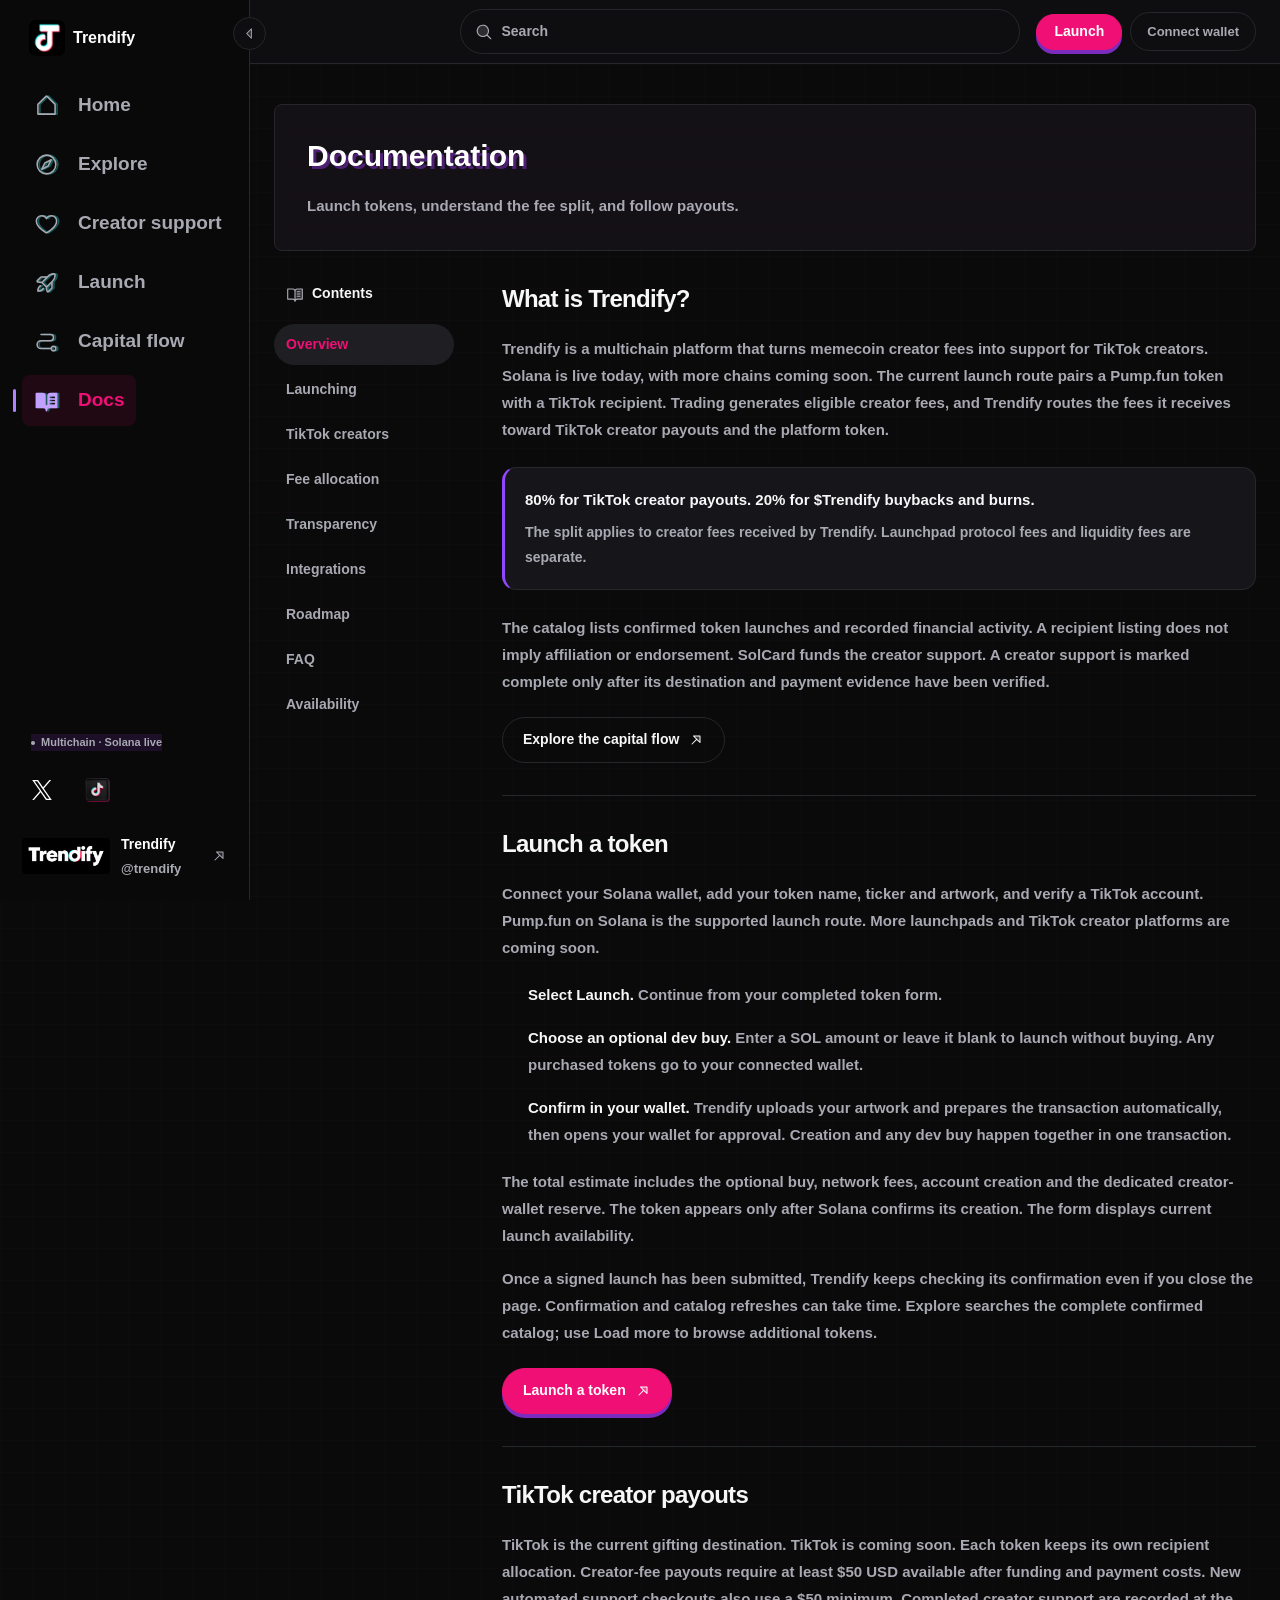
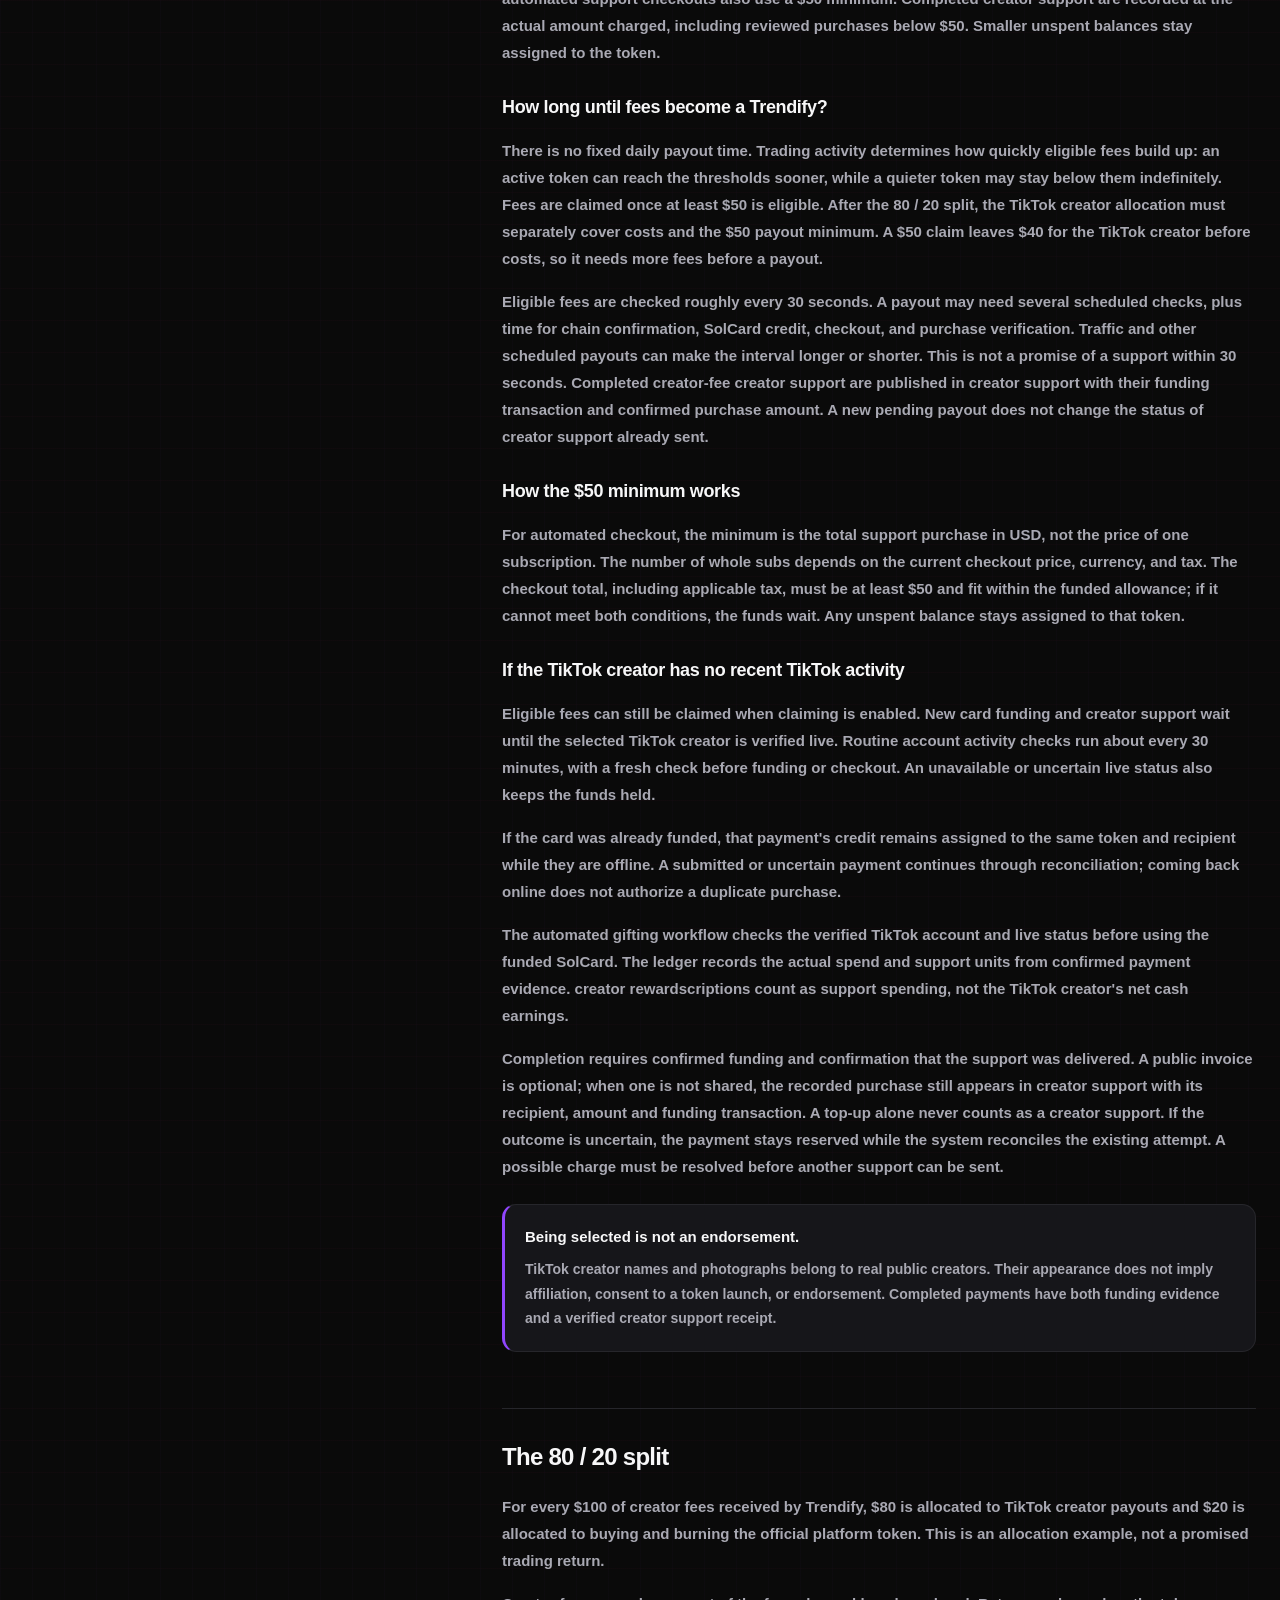
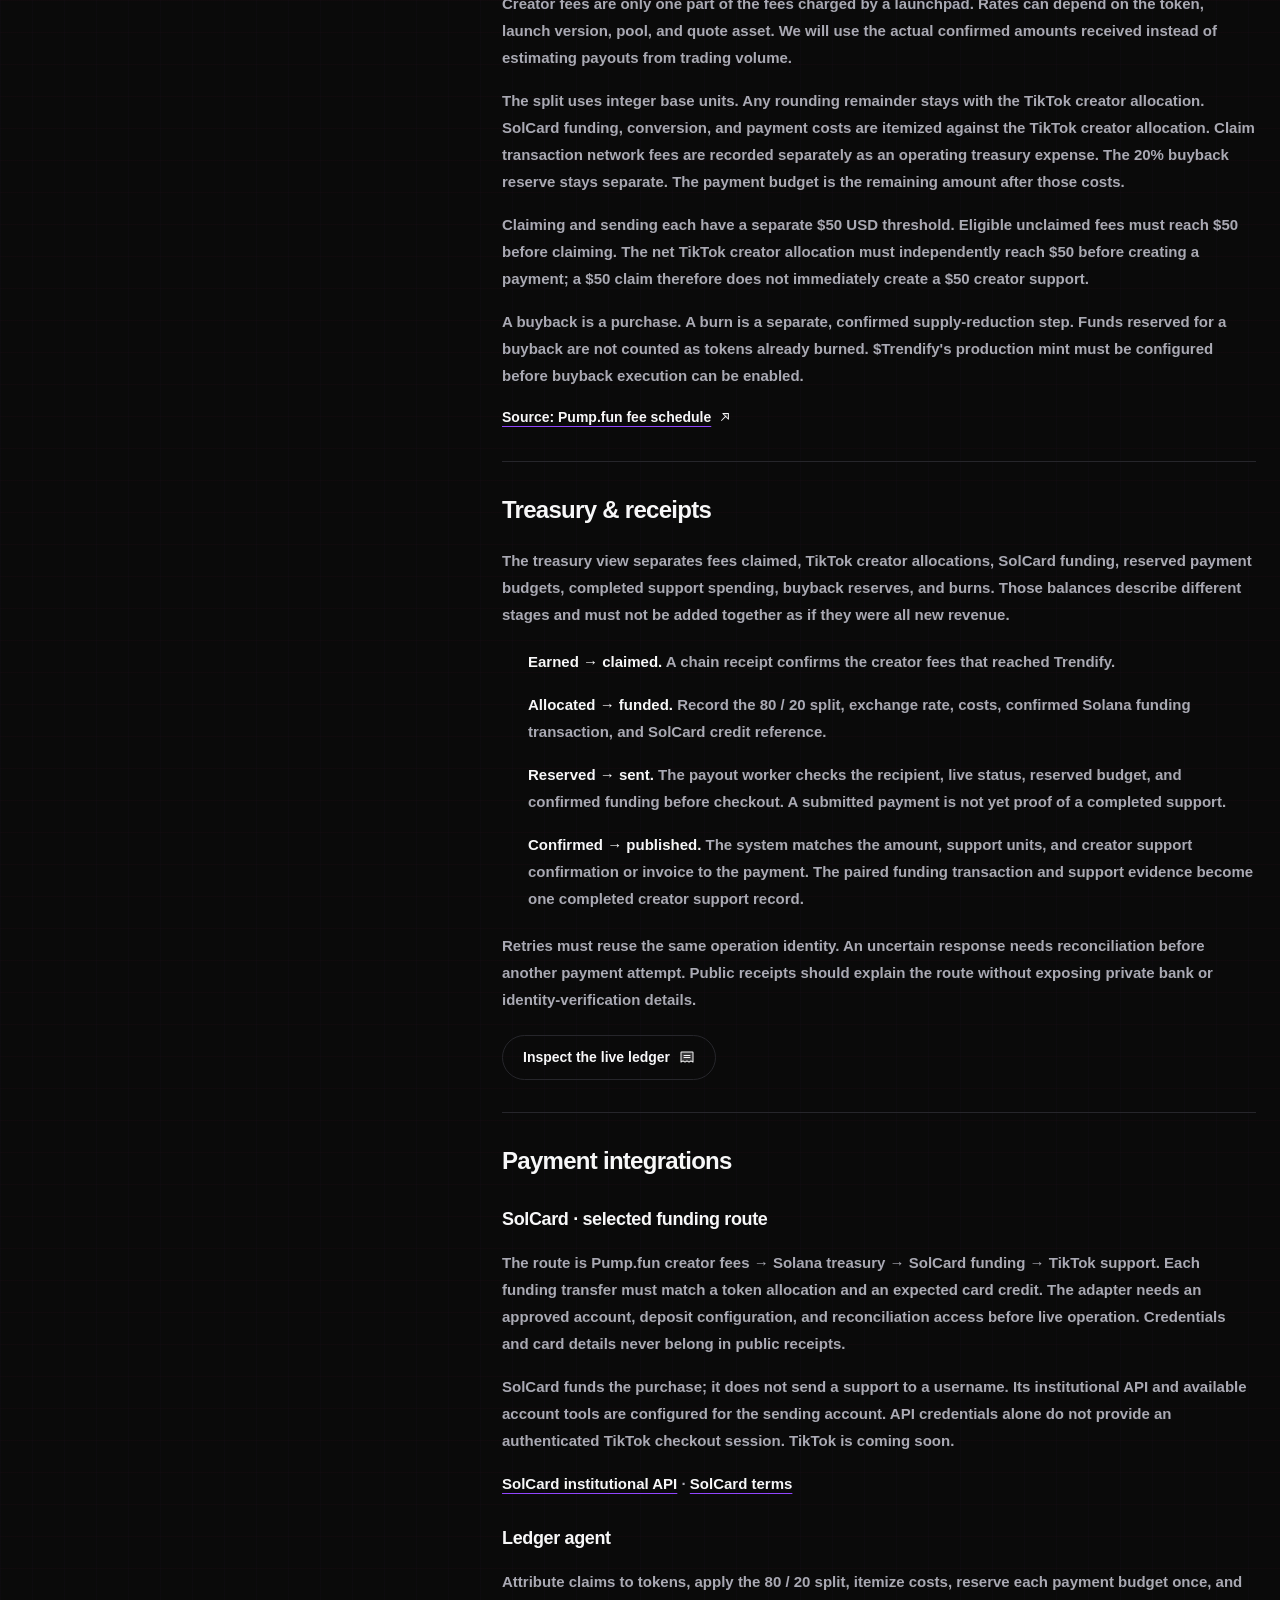
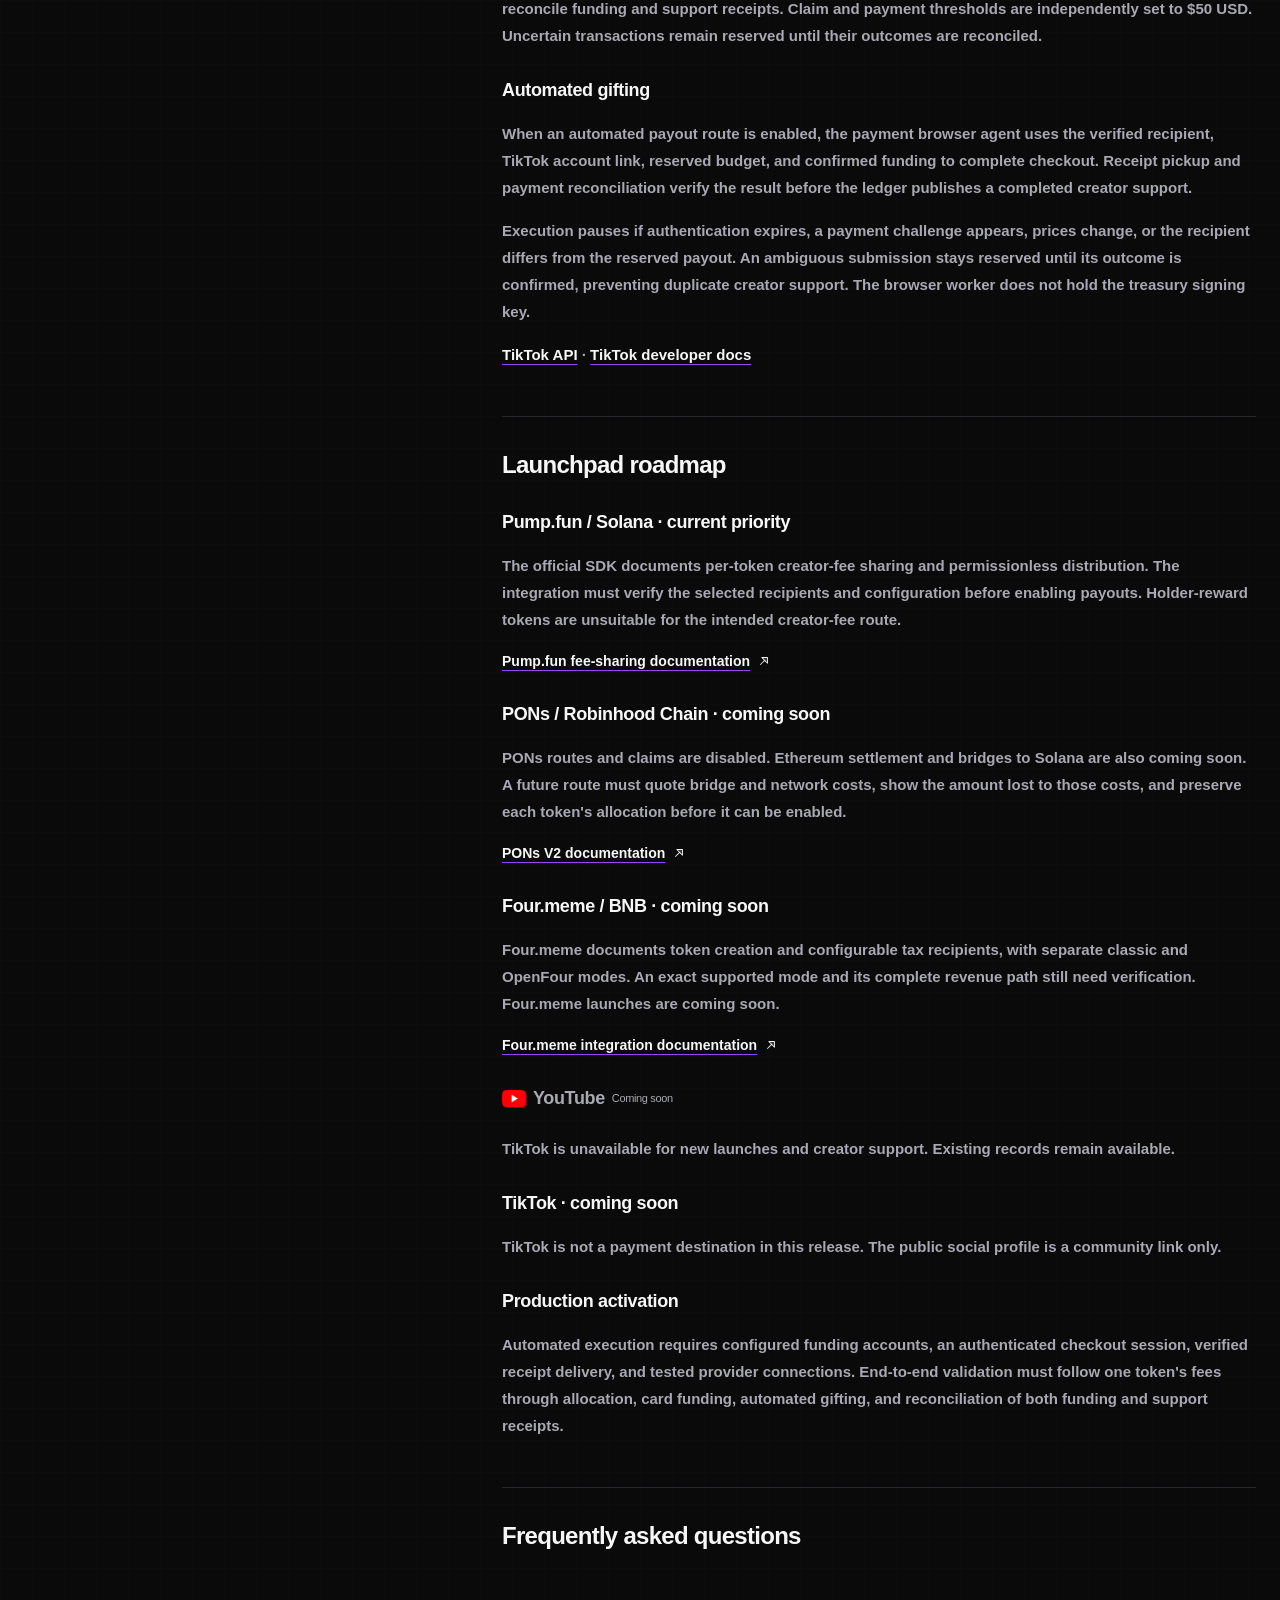
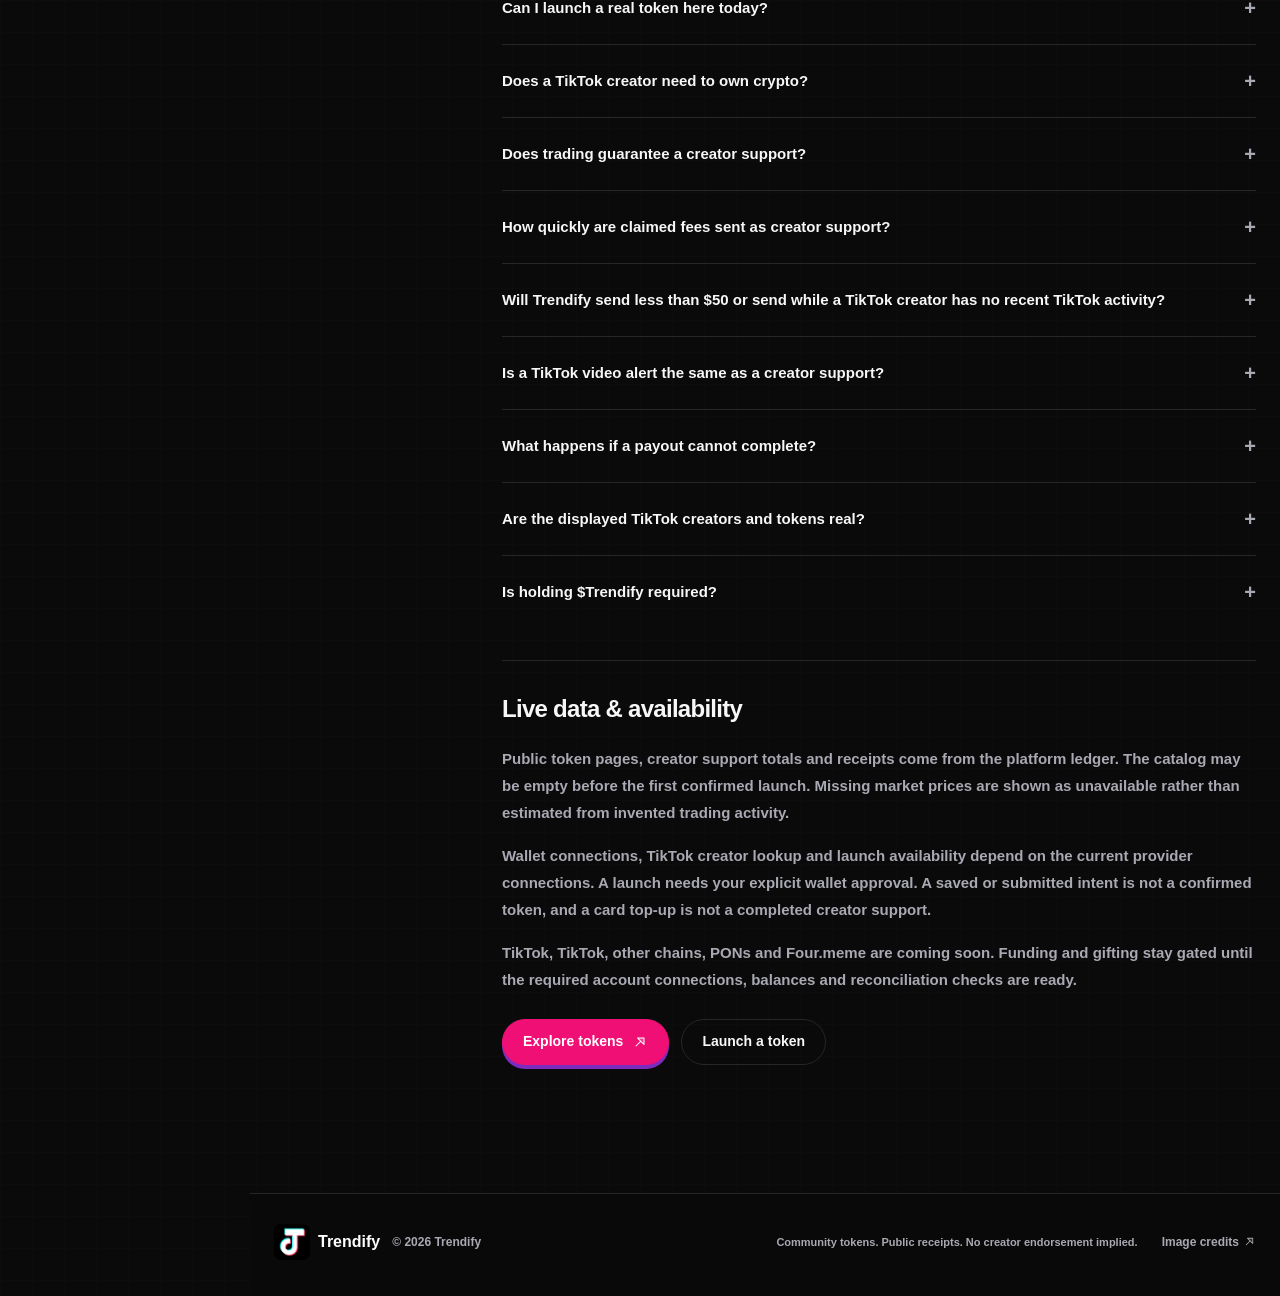
==== commit 898dc068: "Rebrand launchpad as Trendify" ====
--- a/docs.html
+++ b/docs.html
@@ -3,9 +3,9 @@
     <meta name="viewport" content="width=device-width, initial-scale=1.0">
     <meta name="theme-color" content="#0E0E10">
     <meta name="description" content="Launch a coin. Gift the fees. A multichain platform for turning creator fees into streamer support. Solana is live, with more chains coming soon.">
-    <title>Docs · dono</title>
-    <link rel="icon" type="image/svg+xml" href="https://dono.you/favicon.svg">
-    <link rel="apple-touch-icon" href="https://dono.you/assets/brand/apple-touch-icon.png">
+    <title>Docs · Trendify</title>
+    <link rel="icon" type="image/png" href="assets/trendify-favicon.png">
+    <link rel="apple-touch-icon" href="assets/trendify-favicon.png">
     <link rel="preload" href="[data-uri]" as="font" type="font/woff2" crossorigin="">
     
     
@@ -19,11 +19,11 @@
 </style><style>.transparency-v2,.flow-v2{--tv-surface: var(--dono-surface);--tv-muted: var(--dono-text-2);--tv-border: var(--dono-line)}.transparency-v2 .page-heading h1,.flow-v2 .page-heading h1{font-size:44px;font-weight:900;letter-spacing:-.035em}.transparency-v2 .page-heading p,.flow-v2 .page-heading p{font-size:18px;color:var(--dono-text-2)}.transparency-v2 button:focus-visible,.flow-v2 button:focus-visible,.flow-v2 summary:focus-visible{outline:2px solid var(--dono-volt);outline-offset:4px}.transparency-v2 .tv-tab-row{display:flex;align-items:center;justify-content:space-between;gap:20px;margin:32px 0 25px}.transparency-v2 .tv-confirmed{margin-top:36px}.transparency-v2 .tv-public-empty{padding:28px;background:var(--dono-surface);border:1px solid var(--tv-border);border-radius:14px;font-size:14px;color:var(--dono-text-2);line-height:1.7}.transparency-v2 .tv-public-empty strong{color:var(--dono-ice);font-weight:800}.transparency-v2 .tv-public-empty p{margin:5px 0 0}.transparency-v2 .tv-public-error{color:#efafa9;font-size:13px;line-height:1.7;margin-bottom:16px}.transparency-v2 .tv-public-summary{display:flex;align-items:baseline;gap:14px;flex-wrap:wrap;margin:24px 0}.transparency-v2 .tv-public-summary strong{font-size:34px;font-weight:900;letter-spacing:-1px}.transparency-v2 .tv-public-summary span,.transparency-v2 .tv-public-note{color:var(--dono-text-2);font-size:12px;line-height:1.6}.transparency-v2 .tv-confirmed-receipt{display:grid;grid-template-columns:minmax(0,1fr) auto minmax(240px,auto);align-items:center;gap:24px;padding:24px 0;border-top:1px solid var(--tv-border)}.transparency-v2 .tv-confirmed-recipient{min-width:0}.transparency-v2 .tv-confirmed-source{margin:12px 0 0 68px;color:var(--dono-text-2);font-size:12px;line-height:1.6;overflow-wrap:anywhere}.transparency-v2 .tv-confirmed-amount span,.transparency-v2 .tv-confirmed-proof>span{display:block;color:var(--dono-text-2);font-size:11px;line-height:1.6;margin-top:4px;overflow-wrap:anywhere}.transparency-v2 .tv-confirmed-amount strong{font-size:23px;font-weight:800;font-variant-numeric:tabular-nums}.transparency-v2 .tv-confirmed-proof>div{display:flex;flex-wrap:wrap;gap:14px;margin-top:10px}.transparency-v2 .tv-confirmed-proof a{display:inline-flex;align-items:center;gap:4px;font-size:11px}.transparency-v2 .tv-demo-divider{display:flex;align-items:baseline;flex-wrap:wrap;gap:12px 20px;border-top:1px solid var(--tv-border);margin-top:44px;padding-top:32px}.transparency-v2 .tv-demo-divider h2{font-size:20px;font-weight:800}.transparency-v2 .tv-demo-divider span{color:var(--dono-text-2);font-size:12px;line-height:1.6}@media(max-width:1100px){.transparency-v2 .tv-confirmed-receipt{grid-template-columns:minmax(0,1fr) auto;gap:16px}.transparency-v2 .tv-confirmed-proof{grid-column:1 / -1}}@media(max-width:480px){.transparency-v2 .tv-public-empty{padding:20px}.transparency-v2 .tv-confirmed-receipt{grid-template-columns:minmax(0,1fr)}}.transparency-v2 .tv-tabs{display:flex;gap:4px;border-radius:999px;padding:4px;background:var(--dono-surface)}.transparency-v2 .tv-tabs button{border-radius:999px;color:var(--dono-text-2);padding:11px 20px;font-size:13px;white-space:nowrap}.transparency-v2 .tv-tabs button[data-state=active]{color:var(--dono-ice);background:var(--dono-ultra-deep);font-weight:800}.transparency-v2 .tv-tabs button:last-child[data-state=active]{background:var(--dono-volt);color:var(--dono-black)}.transparency-v2 .tv-demo{color:var(--dono-text-2);font-size:12px}.transparency-v2 .tv-overview{display:grid;grid-template-columns:1.3fr 1fr;gap:30px;align-items:center;padding:32px;border:1px solid var(--tv-border);border-radius:18px;background:var(--tv-surface)}.transparency-v2 .tv-primary-total>span{display:block;color:var(--dono-text-2);font-size:14px}.transparency-v2 .tv-primary-total>strong{display:block;font-size:48px;font-weight:900;letter-spacing:-.04em;line-height:1.25;margin:13px 0;font-variant-numeric:tabular-nums;color:var(--dono-volt)}.transparency-v2 .tv-overview .tv-primary-total>span{color:var(--dono-ice)}.transparency-v2 .tv-overview .tv-primary-total>span:before{content:"";display:inline-block;width:8px;height:8px;margin-right:9px;border-radius:50%;background:var(--dono-ultra)}.transparency-v2 .tv-treasury .tv-primary-total>strong{color:var(--dono-volt)}.transparency-v2 .tv-primary-total>small{font-size:11px;color:var(--dono-text-2);line-height:1.6;display:block}.transparency-v2 .tv-overview-balances{display:grid;gap:24px;padding-left:32px;border-left:1px solid var(--tv-border)}.transparency-v2 .tv-overview-balances>div{display:flex;gap:15px;align-items:center;justify-content:space-between}.transparency-v2 .tv-overview-balances span{font-size:12px;color:var(--dono-text-2)}.transparency-v2 .tv-overview-balances strong{font-size:23px;font-weight:800;letter-spacing:-.7px}.transparency-v2 .tv-treasury{padding:30px 32px 24px;border:1px solid var(--tv-border);border-radius:18px;background:var(--tv-surface)}.transparency-v2 .tv-treasury-metrics{display:grid;grid-template-columns:repeat(5,1fr);gap:20px;margin-top:30px;padding-top:27px;border-top:1px solid var(--tv-border)}.transparency-v2 .tv-treasury-metrics span{font-size:11px;color:var(--dono-text-2);display:block}.transparency-v2 .tv-treasury-metrics strong{display:block;font-size:24px;font-weight:800;letter-spacing:-.7px;margin-top:10px}.transparency-v2 .tv-treasury-note{font-size:11px;color:var(--dono-text-2);margin-top:24px}.transparency-v2 .tv-ledger{margin-top:38px}.transparency-v2 .tv-section-heading{display:flex;align-items:center;justify-content:space-between;gap:20px;margin-bottom:22px}.transparency-v2 .tv-section-heading h2{font-size:21px;font-weight:800;letter-spacing:-.6px}.transparency-v2 .tv-search{display:flex;align-items:center;gap:10px;background:var(--dono-surface);border:1px solid var(--dono-line);border-radius:999px;padding:11px 16px;color:var(--dono-text-2)}.transparency-v2 .tv-search:focus-within{border-color:var(--dono-text-2)}.transparency-v2 .tv-search input{background:transparent;border:0;outline:none;width:190px;min-width:0;font-size:12px;padding:0;color:var(--dono-ice)}.transparency-v2 .tv-search input::placeholder{color:var(--dono-text-2)}.transparency-v2 .tv-filters{display:flex;gap:6px;overflow-x:auto;scrollbar-width:none;margin-bottom:20px}.transparency-v2 .tv-filters button{font-size:12px;color:var(--dono-text-2);padding:9px 14px;white-space:nowrap;border-radius:999px}.transparency-v2 .tv-filters button.active{color:var(--dono-ice);background:var(--dono-raised);font-weight:800}.transparency-v2 .tv-filters button:hover{color:var(--dono-ice)}.transparency-v2 .tv-payment-list{display:grid;gap:10px}.transparency-v2 .tv-payment{display:grid;grid-template-columns:minmax(240px,1fr) 140px 90px 27px;gap:20px;align-items:center;background:var(--dono-surface);border:1px solid var(--dono-line);border-radius:14px;padding:22px 24px;transition:background .15s}.transparency-v2 .tv-payment:hover{background:var(--dono-raised)}.transparency-v2 .tv-payment-amount{text-align:left;min-width:0}.transparency-v2 .tv-payment-amount strong{display:block;font-size:25px;font-weight:800;letter-spacing:-.9px;color:var(--dono-ice);font-variant-numeric:tabular-nums}.transparency-v2 .tv-payment-amount span{color:var(--dono-text-2);font-size:10px;display:block;margin-top:7px}.transparency-v2 .tv-payment-route{display:flex;flex-direction:column;align-items:stretch;gap:12px;min-width:0}.transparency-v2 .tv-payment-source{display:flex;align-items:center;gap:7px;margin-left:58px;min-width:0;font-size:11px;color:var(--dono-text-2);line-height:1.5}.transparency-v2 .tv-payment-source .token-art{width:18px;height:18px;flex:0 0 18px;border-radius:4px}.transparency-v2 .tv-payment-source span{overflow-wrap:anywhere;min-width:0}.transparency-v2 .tv-recipient-unavailable{display:flex;flex-direction:column;gap:5px;font-size:13px}.transparency-v2 .tv-recipient-unavailable span{color:var(--dono-text-2);font-size:11px}.transparency-v2 .tv-treasury-recipient{min-height:65px}.transparency-v2 .tv-treasury-recipient>span:last-child{font-size:17px;font-weight:800}.transparency-v2 .tv-identity{display:flex;align-items:center;gap:10px;min-width:0}.transparency-v2 .tv-identity .token-art,.transparency-v2 .tv-identity .avatar{width:36px;height:36px;flex-shrink:0}.transparency-v2 .tv-identity .token-art{border-radius:10px}.transparency-v2 .tv-identity>span:last-child{font-size:12px;color:var(--dono-ice);white-space:nowrap;overflow:hidden;text-overflow:ellipsis}.transparency-v2 .tv-identity small{display:block;color:var(--dono-text-2);font-size:10px;margin-top:5px}.transparency-v2 .tv-route-arrow{color:var(--dono-line);flex-shrink:0}.transparency-v2 .tv-payment-state{display:flex;flex-direction:column;align-items:flex-end;gap:9px}.transparency-v2 .tv-payment-state>span:last-child{font-size:10px;color:var(--dono-text-2)}.transparency-v2 .tv-payment-state .status{font-size:10px;padding:0;border:0;background:transparent;color:var(--dono-text-2)}.transparency-v2 .tv-payment-state .status.confirmed,.transparency-v2 .tv-payment-state .status.settled{color:var(--dono-volt)}.transparency-v2 .tv-open-receipt{width:28px;height:34px;display:grid;place-items:center;color:var(--dono-text-2);border-radius:999px}.transparency-v2 .tv-open-receipt:hover{color:var(--dono-ice);background:var(--dono-line)}.transparency-v2 .tv-pagination{display:flex;align-items:center;justify-content:space-between;gap:20px;margin-top:19px}.transparency-v2 .tv-pagination>span{color:var(--dono-text-2);font-size:11px}.transparency-v2 .tv-pagination>div{display:flex;gap:7px}.transparency-v2 .tv-pagination button{display:grid;place-items:center;width:30px;height:30px;border-radius:999px;background:var(--dono-surface);color:var(--dono-ice)}.transparency-v2 .tv-pagination button:disabled{opacity:.25}.transparency-v2 .tv-giving{margin-top:38px}.transparency-v2 .tv-giving .text-link{font-size:12px;color:var(--dono-text-2)}.transparency-v2 .tv-giving-list{display:grid;grid-template-columns:repeat(4,minmax(0,1fr));border-top:1px solid var(--tv-border);border-bottom:1px solid var(--tv-border)}.transparency-v2 .tv-giving-list>a{display:flex;gap:10px;align-items:center;min-width:0;padding:23px 17px;border-right:1px solid var(--tv-border)}.transparency-v2 .tv-giving-list>a:last-child{border-right:0}.transparency-v2 .tv-giving-list .token-art{width:32px;height:32px;flex-shrink:0;border-radius:9px}.transparency-v2 .tv-giving-list>a>span{min-width:0}.transparency-v2 .tv-giving-list>a>span>strong{display:block;font-size:11px;font-weight:800;white-space:nowrap;text-overflow:ellipsis;overflow:hidden}.transparency-v2 .tv-giving-list small{display:block;font-size:9px;color:var(--dono-text-2);margin-top:5px}.transparency-v2 .tv-giving-amount{margin-left:auto;font-size:12px;font-weight:800;white-space:nowrap;color:var(--dono-text-2)}.flow-v2 .fv-panel{container-type:inline-size;background:var(--dono-surface);border:1px solid var(--dono-line);border-radius:18px;margin-top:34px;overflow:hidden}.flow-v2 .fv-panel-heading{display:flex;align-items:center;justify-content:space-between;gap:20px;padding:22px 28px 0}.flow-v2 .fv-panel-heading span:first-child{font-size:13px;color:var(--dono-ice)}.flow-v2 .fv-panel-heading span:last-child{font-size:11px;color:var(--dono-text-2)}.flow-v2 .fv-diagram{--fv-stacked: 0;display:grid;grid-template-columns:repeat(5,minmax(0,1fr));grid-template-rows:repeat(2,104px);grid-template-areas:"pump claim offramp balance recipient" "pons claim buyback burn .";row-gap:54px;padding:48px 28px 38px;position:relative;isolation:isolate}.flow-v2 .fv-lines{position:absolute;top:0;right:0;bottom:0;left:0;width:100%;height:100%;z-index:0;pointer-events:none;overflow:visible}.flow-v2 .fv-route{color:var(--dono-text-2)}.flow-v2 .fv-route path{fill:none;stroke:currentColor;stroke-opacity:.45;stroke-width:1.5;stroke-linecap:round}.flow-v2 .fv-route-streamer{color:var(--dono-ultra)}.flow-v2 .fv-route-token{color:var(--dono-volt)}.flow-v2 .fv-route circle{fill:currentColor}.flow-v2 .fv-node{position:relative;z-index:1;justify-self:center;align-self:start;width:min(110px,100%);display:flex;flex-direction:column;align-items:center;color:var(--dono-ice);padding:0;--node-accent: var(--dono-volt)}.flow-v2 .fv-node-offramp,.flow-v2 .fv-node-balance,.flow-v2 .fv-node-recipient{--node-accent: var(--dono-ultra)}.flow-v2 .fv-node-icon{flex-shrink:0;width:54px;height:54px;border-radius:50%;border:1px solid var(--dono-line);background:var(--dono-raised);display:flex;align-items:center;justify-content:center;transition:border-color .16s,background .16s}.flow-v2 .fv-node:hover:not(:disabled) .fv-node-icon{border-color:var(--node-accent);background:var(--dono-black)}.flow-v2 .fv-node.is-selected .fv-node-icon{border-color:var(--node-accent);color:var(--node-accent)}.flow-v2 .fv-node-claim .fv-node-icon,.flow-v2 .fv-node-claim:hover:not(:disabled) .fv-node-icon,.flow-v2 .fv-node-claim.is-selected .fv-node-icon{border-color:transparent;background:transparent}.flow-v2 .fv-node-icon>.brand-logo{width:24px;height:24px;object-fit:contain}.flow-v2 .fv-node-icon>.avatar{width:38px;height:38px}.flow-v2 .fv-node-icon .brand-mark{width:25px;height:25px}.flow-v2 .fv-node-icon .brand-mark:before,.flow-v2 .fv-node-icon .brand-mark:after{background:var(--dono-ice)}.flow-v2 .fv-node>strong{font-size:12px;font-weight:600;margin-top:12px;line-height:1.3;white-space:nowrap}.flow-v2 .fv-node>small{font-size:9px;color:var(--dono-text-2);margin-top:6px;line-height:1.3;white-space:nowrap}.flow-v2 .fv-node-pump{grid-area:pump}.flow-v2 .fv-node-pons{grid-area:pons}.flow-v2 .fv-node:disabled{filter:grayscale(1);opacity:.4}.flow-v2 .fv-coming-soon{display:flex;flex-wrap:wrap;gap:12px 22px;padding:16px 0;color:var(--dono-text-2);font-size:11px}.flow-v2 .fv-coming-soon>span{display:inline-flex;align-items:center;gap:8px;filter:grayscale(1)}.flow-v2 .fv-coming-soon .brand-logo{width:14px;height:14px;opacity:.6}.flow-v2 .fv-node-claim{grid-area:claim;align-self:center}.flow-v2 .fv-node-offramp{grid-area:offramp}.flow-v2 .fv-node-balance{grid-area:balance}.flow-v2 .fv-node-recipient{grid-area:recipient}.flow-v2 .fv-node-buyback{grid-area:buyback}.flow-v2 .fv-node-burn{grid-area:burn}.flow-v2 .fv-allocation{position:absolute;top:-7px;left:calc(50% + 12px);z-index:2;padding:4px 7px;background:var(--dono-surface);color:var(--dono-text-2);font-size:10px;line-height:1.2;border-radius:999px;font-weight:800;box-shadow:0 0 0 3px var(--dono-surface)}.flow-v2 .fv-allocation-streamer{color:var(--dono-ice);background:var(--dono-ultra)}.flow-v2 .fv-allocation-token{color:var(--dono-black);background:var(--dono-volt)}@container (max-width: 720px){.flow-v2 .fv-diagram{--fv-stacked: 1;grid-template-columns:repeat(2,minmax(0,1fr));grid-template-rows:repeat(5,100px);grid-template-areas:"pump pons" "claim claim" "offramp buyback" "balance burn" "recipient .";row-gap:38px;padding:40px 20px 30px}.flow-v2 .fv-node-claim{align-self:start}.flow-v2 .fv-panel-heading{align-items:flex-start;flex-direction:column;gap:7px}}.flow-v2 .fv-detail{min-height:82px;border-top:1px solid var(--dono-line);padding:20px 28px}.flow-v2 .fv-detail>div{display:flex;align-items:baseline;gap:22px}.flow-v2 .fv-detail strong{color:var(--dono-ice);font-size:12px;font-weight:800;white-space:nowrap;min-width:115px}.flow-v2 .fv-detail span{color:var(--dono-text-2);font-size:12px;line-height:1.8;max-width:780px}.flow-v2 .fv-rules{display:flex;justify-content:space-between;gap:25px;align-items:baseline;margin:19px 0 30px}.flow-v2 .fv-rules p{font-size:11px;line-height:1.8;color:var(--dono-text-2);max-width:670px}.flow-v2 .fv-rules .text-link{font-size:11px;color:var(--dono-text-2);white-space:nowrap}.flow-v2 .fv-calculator{border:1px solid var(--dono-line);background:var(--dono-surface);border-radius:14px;overflow:hidden}.flow-v2 .fv-calculator>summary{list-style:none;cursor:pointer;display:flex;align-items:center;justify-content:space-between;gap:20px;padding:21px 24px;color:var(--dono-text-2);font-size:13px}.flow-v2 .fv-calculator>summary::-webkit-details-marker{display:none}.flow-v2 .fv-calculator>summary>span{display:flex;align-items:center;gap:10px}.flow-v2 .fv-calculator>summary>svg{color:var(--dono-text-2);transition:transform .15s}.flow-v2 .fv-calculator[open]>summary>svg{transform:rotate(180deg)}.flow-v2 .fv-calculator-body{display:grid;grid-template-columns:1fr 1.5fr;gap:45px;padding:8px 25px 25px}.flow-v2 .fv-calculator-input label{display:block;font-size:11px;color:var(--dono-text-2);margin-bottom:10px}.flow-v2 .fv-amount-input{display:flex;align-items:center;gap:5px;padding:12px;background:var(--dono-raised);border:1px solid var(--dono-line);border-radius:9px}.flow-v2 .fv-amount-input:focus-within{border-color:var(--dono-volt)}.flow-v2 .fv-amount-input.is-invalid{border-color:#b96868}.flow-v2 .fv-amount-input>span:first-child{font-size:23px;color:var(--dono-text-2)}.flow-v2 .fv-amount-input>span:last-child{font-size:10px;color:var(--dono-text-2)}.flow-v2 .fv-amount-input input{background:transparent;border:0;outline:none;font-size:25px;min-width:0;width:100%;padding:0;-webkit-appearance:textfield;-moz-appearance:textfield;appearance:textfield}.flow-v2 .fv-amount-input input::-webkit-inner-spin-button,.flow-v2 .fv-amount-input input::-webkit-outer-spin-button{-webkit-appearance:none;margin:0}.flow-v2 .fv-presets{display:flex;gap:7px;margin-top:8px}.flow-v2 .fv-presets button{padding:6px 10px;font-size:10px;color:var(--dono-text-2);border-radius:999px}.flow-v2 .fv-presets button.active{background:var(--dono-raised);color:var(--dono-volt)}.flow-v2 .fv-calculator-results{display:grid;grid-template-columns:1fr 1fr;gap:28px;align-content:center}.flow-v2 .fv-calculator-results>div>span{display:flex;align-items:center;justify-content:space-between;gap:10px;color:var(--dono-text-2);font-size:12px}.flow-v2 .fv-calculator-results small{color:var(--dono-text-2);font-size:10px}.flow-v2 .fv-calculator-results strong{display:block;color:var(--dono-ice);font-size:29px;font-weight:800;letter-spacing:-1px;margin-top:16px;overflow-wrap:anywhere;font-variant-numeric:tabular-nums}.flow-v2 .fv-calculator-results>div:first-child>strong{color:var(--dono-ultra)}.flow-v2 .fv-calculator-results>div:last-child>strong{color:var(--dono-volt)}.flow-v2 .fv-notes{display:grid;grid-template-columns:1fr 1fr;gap:50px;margin-top:40px;padding:0 3px}.flow-v2 .fv-notes h2{font-size:14px;font-weight:800;color:var(--dono-text-2);margin-bottom:11px}.flow-v2 .fv-notes p{font-size:12px;line-height:1.9;color:var(--dono-text-2);max-width:470px}.modal .receipt-amount{display:flex;flex-direction:column;align-items:center;gap:15px;margin:0 0 25px;padding:16px 0 25px;border-bottom:1px solid var(--dono-line);font-family:inherit;font-size:13px;line-height:1.4;letter-spacing:0}.modal .receipt-amount>.sample-label{display:block;padding:4px 8px;color:var(--dono-text-2);font-size:10px;letter-spacing:0;line-height:1.4}.modal .receipt-amount>strong{display:block;color:var(--dono-ice);font-family:inherit;font-size:clamp(33px,8vw,46px);font-weight:800;letter-spacing:-2px;line-height:1.2;font-variant-numeric:tabular-nums;overflow-wrap:anywhere;max-width:100%}.modal .receipt-amount>.status{font-size:10px;letter-spacing:0;line-height:1.4;color:var(--dono-text-2)}.modal .receipt-amount>.status.settled,.modal .receipt-amount>.status.confirmed{color:var(--dono-volt)}.modal .receipt-details{display:flex;flex-direction:column;gap:0;margin:0}.modal .receipt-details>div{display:flex;align-items:baseline;justify-content:space-between;gap:20px;padding:12px 0;border-bottom:1px solid var(--dono-line);font-size:12px;line-height:1.6}.modal .receipt-details>div:last-child{border-bottom:0}.modal .receipt-details dt{color:var(--dono-text-2);flex-shrink:0}.modal .receipt-details dd{margin:0;color:var(--dono-ice);font-weight:600;text-align:right;overflow-wrap:anywhere}.modal .receipt-details+.notice{margin:22px 0 0;padding:13px 15px;border:1px solid var(--dono-line);border-radius:9px;background:var(--dono-line);font-size:10px;line-height:1.8;color:var(--dono-text-2)}@media(max-width:1120px){.transparency-v2 .tv-overview{grid-template-columns:1.1fr 1fr;padding:28px}.transparency-v2 .tv-overview-balances{padding-left:25px}.transparency-v2 .tv-overview-balances strong{font-size:21px}.transparency-v2 .tv-payment{grid-template-columns:minmax(210px,1fr) 120px 75px 24px;gap:15px;padding:21px 20px}.transparency-v2 .tv-payment-route{gap:12px}.transparency-v2 .tv-identity{gap:8px}.transparency-v2 .tv-identity .token-art,.transparency-v2 .tv-identity .avatar{width:31px;height:31px}.transparency-v2 .tv-identity>span:last-child{font-size:11px}.transparency-v2 .tv-payment-amount strong{font-size:23px}.transparency-v2 .tv-giving-list{grid-template-columns:1fr 1fr}.transparency-v2 .tv-giving-list>a:nth-child(2){border-right:0}.transparency-v2 .tv-giving-list>a:nth-child(-n+2){border-bottom:1px solid var(--tv-border)}.flow-v2 .fv-detail>div{gap:15px}}@media(max-width:760px){.transparency-v2 .page-heading h1,.flow-v2 .page-heading h1{font-size:36px;letter-spacing:-1.2px}.transparency-v2 .page-heading p,.flow-v2 .page-heading p{font-size:15px}.transparency-v2 .tv-overview{grid-template-columns:1fr;gap:25px}.transparency-v2 .tv-overview-balances{display:grid;grid-template-columns:1fr 1fr;gap:20px;padding:22px 0 0;border-left:0;border-top:1px solid var(--tv-border)}.transparency-v2 .tv-overview-balances>div{flex-direction:column;align-items:flex-start;gap:12px}.transparency-v2 .tv-primary-total>strong{font-size:44px}.transparency-v2 .tv-treasury-metrics{grid-template-columns:repeat(3,1fr);row-gap:24px}.transparency-v2 .tv-payment{grid-template-columns:1fr auto 24px;gap:18px 15px;padding:21px}.transparency-v2 .tv-payment-amount{grid-column:1;grid-row:2}.transparency-v2 .tv-payment-state{grid-column:2;grid-row:2}.transparency-v2 .tv-open-receipt{grid-column:3;grid-row:2}.transparency-v2 .tv-payment-route{grid-column:1 / -1;grid-row:1;gap:12px;padding-bottom:17px;border-bottom:1px solid var(--dono-line)}.transparency-v2 .tv-identity{gap:10px}.transparency-v2 .tv-identity .token-art,.transparency-v2 .tv-identity .avatar{width:32px;height:32px}.transparency-v2 .tv-identity>span:last-child{font-size:12px}.transparency-v2 .tv-giving-list>a{padding:22px 11px}.flow-v2 .fv-detail{padding:20px 23px}.flow-v2 .fv-detail>div{display:block}.flow-v2 .fv-detail strong{display:block;margin-bottom:7px}.flow-v2 .fv-detail span{font-size:11px}.flow-v2 .fv-calculator-body{grid-template-columns:1fr;gap:25px}.flow-v2 .fv-rules{flex-direction:column;gap:12px;margin-bottom:25px}.flow-v2 .fv-notes{gap:25px}}@media(max-width:530px){.transparency-v2 .page-heading h1,.flow-v2 .page-heading h1{font-size:34px}.transparency-v2 .tv-tab-row{gap:10px;margin-top:25px}.transparency-v2 .tv-tabs button{font-size:10px;padding:10px 13px}.transparency-v2 .tv-demo{font-size:9px;white-space:nowrap}.transparency-v2 .tv-overview,.transparency-v2 .tv-treasury{padding:24px;border-radius:18px}.transparency-v2 .tv-primary-total>span{font-size:12px}.transparency-v2 .tv-primary-total>strong{font-size:clamp(34px,10vw,44px);letter-spacing:-1.5px}.transparency-v2 .tv-primary-total>small{font-size:9px}.transparency-v2 .tv-overview-balances span{font-size:10px}.transparency-v2 .tv-overview-balances strong{font-size:21px}.transparency-v2 .tv-treasury-metrics{grid-template-columns:1fr 1fr}.transparency-v2 .tv-treasury-metrics strong{font-size:22px}.transparency-v2 .tv-section-heading h2{font-size:20px}.transparency-v2 .tv-ledger>.tv-section-heading{flex-direction:column;align-items:stretch;gap:17px}.transparency-v2 .tv-search input{width:100%}.transparency-v2 .tv-filters{gap:3px;margin-bottom:17px}.transparency-v2 .tv-filters button{font-size:11px;padding:8px 12px}.transparency-v2 .tv-payment{padding:19px 17px;gap:17px 10px;border-radius:14px}.transparency-v2 .tv-payment-amount strong{font-size:25px}.transparency-v2 .tv-payment-route{gap:15px}.transparency-v2 .tv-identity>span:last-child{font-size:11px}.transparency-v2 .tv-identity small{font-size:9px}.transparency-v2 .tv-giving-list{grid-template-columns:1fr}.transparency-v2 .tv-giving-list>a{border-right:0;border-bottom:1px solid var(--tv-border);padding:20px 3px}.transparency-v2 .tv-giving-list>a:last-child{border-bottom:0}.transparency-v2 .tv-giving-list>a>span>strong{font-size:12px}.transparency-v2 .tv-giving-amount{font-size:13px}.flow-v2 .fv-panel{border-radius:18px;margin-top:27px}.flow-v2 .fv-panel-heading{padding:20px 20px 0}.flow-v2 .fv-panel-heading span:first-child{font-size:12px}.flow-v2 .fv-panel-heading span:last-child{font-size:10px}.flow-v2 .fv-detail{min-height:122px;padding:19px 21px}.flow-v2 .fv-rules p{font-size:10px}.flow-v2 .fv-calculator>summary{padding:20px;font-size:12px}.flow-v2 .fv-calculator-body{padding:5px 20px 24px}.flow-v2 .fv-calculator-results{gap:20px}.flow-v2 .fv-calculator-results>div>span{font-size:10px}.flow-v2 .fv-calculator-results strong{font-size:25px}.flow-v2 .fv-notes{grid-template-columns:1fr;gap:25px;margin-top:30px}.flow-v2 .fv-notes p{font-size:11px}.modal .receipt-details>div{font-size:11px;gap:12px}}@media(prefers-reduced-motion:reduce){.transparency-v2 *,.flow-v2 *{animation:none!important;transition:none!important}}
 </style><style>.platform-treasury{margin-bottom:20px;display:grid;gap:16px}.platform-treasury h2,.platform-treasury h3{margin:0}.platform-treasury h3{font-size:15px;font-weight:700}.platform-addresses{display:grid;gap:10px;min-width:0}.platform-addresses a{display:flex;flex-wrap:wrap;gap:8px;color:var(--dono-text-2);font-size:12px}.platform-addresses code{color:var(--dono-volt);overflow-wrap:anywhere}.platform-treasury .tv-treasury-metrics strong{overflow-wrap:anywhere}.ops-platform .ops-form{max-width:660px}.ops-platform .ops-form fieldset{border:0;padding:0;margin:0;display:grid;gap:14px;min-width:0}.ops-platform .ops-task-facts{margin:16px 0}@media(max-width:480px){.platform-market-metrics>div:first-child{grid-column:1 / -1}}
 </style><style>.launch-v2{--lv-surface: var(--dono-surface);--lv-raised: var(--dono-raised);--lv-text: var(--dono-ice);--lv-muted: var(--dono-text-2);--lv-border: var(--dono-line)}.launch-v2 .page-heading{margin:0 0 24px;padding:32px;align-items:center;background:var(--lv-surface);border:1px solid var(--dono-line);border-radius:18px}.launch-v2 .page-heading h1{font-size:30px;font-weight:900;letter-spacing:-.03em;line-height:1.25}.launch-v2 .page-heading p{margin-top:10px;font-size:16px;line-height:1.5;color:var(--lv-muted)}.launch-v2 .lv-mode{display:inline-flex;flex:none;align-items:center;padding:8px 13px;border-radius:999px;font-size:12px;font-weight:700;color:var(--dono-text-2);background:var(--dono-raised)}.launch-v2 .lv-workspace{display:grid;grid-template-columns:minmax(0,55fr) minmax(0,45fr);border:1px solid var(--dono-line);border-radius:18px;overflow:clip;background:var(--lv-surface)}.launch-v2 .lv-editor{display:flex;flex-direction:column;gap:24px;min-width:0;padding:32px}.launch-v2 .lv-editor>:is(.lv-availability,.lv-wallet-select,.lv-error){min-width:0;margin:0;overflow-wrap:anywhere}.launch-v2 .lv-wallet-select select{min-width:0;max-width:100%;box-sizing:border-box}.launch-v2 .lv-form{display:flex;flex-direction:column;gap:26px}.launch-v2 .lv-section{border:0;margin:0;padding:0;min-width:0}.launch-v2 .lv-section-title{margin:0 0 12px}.launch-v2 .lv-section-title h2{margin:0;font-size:14px;line-height:1.5;font-weight:800;letter-spacing:0;color:var(--dono-ice)}.launch-v2 .lv-upload-row{display:grid;grid-template-columns:auto minmax(0,1fr);align-items:center;gap:20px;margin-bottom:28px}.launch-v2 .lv-upload{width:104px;height:104px;position:relative;display:flex;flex-direction:column;align-items:center;justify-content:center;gap:7px;flex:none;border:1px dashed var(--dono-line);border-radius:14px;background:var(--lv-raised);color:var(--dono-text-2);padding:0;overflow:hidden;cursor:pointer;transition:border-color .15s}.launch-v2 .lv-upload:hover{border-color:var(--dono-text-2)}.launch-v2 .lv-upload>span:not(.lv-upload-overlay){font-size:10px}.launch-v2 .lv-upload>img{width:100%;height:100%;object-fit:cover}.launch-v2 .lv-upload.lv-has-image{border:1px solid var(--lv-border)}.launch-v2 .lv-upload-overlay{position:absolute;top:0;right:0;bottom:0;left:0;display:grid;place-items:center;color:var(--dono-ice);background:#0006;opacity:0;transition:opacity .15s}.launch-v2 .lv-upload:hover .lv-upload-overlay{opacity:1}.launch-v2 .lv-upload-copy{min-width:0;overflow-wrap:anywhere}.launch-v2 .lv-upload-copy strong{display:flex;flex-wrap:wrap;align-items:baseline;gap:4px 8px;font-size:14px;font-weight:600;color:var(--dono-ice)}.launch-v2 .lv-upload-copy strong>span{font-size:12px;color:var(--dono-text-2)}.launch-v2 .lv-upload-copy p{font-size:12px;color:var(--lv-muted);margin:7px 0 13px;line-height:1.5}.launch-v2 .lv-upload-actions{display:flex;flex-wrap:wrap;align-items:center;gap:12px}.launch-v2 .lv-inline-action{display:inline-flex;align-items:center;gap:7px;border:0;background:transparent;padding:0;font:inherit;font-size:12px;line-height:1.5;text-align:left;color:var(--dono-ice);cursor:pointer}.launch-v2 .lv-inline-action>svg{flex:none}.launch-v2 .lv-inline-action:hover{color:var(--dono-ice)}.launch-v2 .lv-remove{display:grid;place-items:center;padding:3px;border:0;background:transparent;color:var(--lv-muted);cursor:pointer}.launch-v2 .lv-remove:hover{color:var(--dono-ice)}.launch-v2 .lv-field{position:relative;display:flex;flex-direction:column;gap:10px;min-width:0;margin:0 0 20px;font-size:14px;font-weight:600;color:var(--dono-ice)}.launch-v2 .lv-field:last-child{margin-bottom:0}.launch-v2 .lv-field-row{display:grid;grid-template-columns:minmax(0,1.4fr) minmax(0,1fr);gap:16px}.launch-v2 .lv-field-row .lv-field{margin-bottom:20px}.launch-v2 .lv-label-line{display:flex;align-items:center;justify-content:space-between;gap:8px}.launch-v2 .lv-label-line>span{color:var(--dono-text-2);font-size:12px}.launch-v2 .lv-field input,.launch-v2 .lv-field textarea{display:block;width:100%;box-sizing:border-box;min-height:48px;border:1px solid var(--dono-line);border-radius:14px;padding:13px 16px;background:var(--lv-raised);color:var(--dono-ice);font:inherit;font-size:14px;line-height:1.5;outline:0;transition:border-color .15s}.launch-v2 .lv-field input::placeholder,.launch-v2 .lv-field textarea::placeholder{color:var(--dono-text-2);opacity:1}.launch-v2 .lv-field input:focus,.launch-v2 .lv-field textarea:focus{border-color:var(--dono-volt)}.launch-v2 .lv-field textarea{resize:vertical;min-height:112px;max-height:230px;padding-bottom:28px}.launch-v2 .lv-count{position:absolute;right:14px;bottom:10px;color:var(--dono-text-2);font-size:10px;font-variant-numeric:tabular-nums;pointer-events:none}.launch-v2 .lv-prefixed{display:flex;align-items:center;position:relative}.launch-v2 .lv-prefixed>span{position:absolute;left:16px;font-size:14px;color:var(--dono-text-2);pointer-events:none}.launch-v2 .lv-prefixed>input{padding-left:32px}.launch-v2 .lv-launchpads{display:flex;flex-wrap:wrap;gap:8px}.launch-v2 .lv-pad{display:inline-flex;align-items:center;justify-content:center;gap:7px;min-height:42px;border:1px solid var(--dono-line);border-radius:999px;padding:10px 13px;color:var(--dono-text-2);background:transparent;cursor:pointer;transition:border-color .15s,color .15s}.launch-v2 .lv-pad>.brand-logo{width:19px;height:19px;object-fit:contain;flex:none}.launch-v2 .lv-pad strong{font-size:12px;font-weight:600;white-space:nowrap}.launch-v2 .lv-pad small{color:var(--dono-text-2);font-size:9px}.launch-v2 .lv-pad:hover:not(:disabled){border-color:var(--dono-text-2);color:var(--dono-ice)}.launch-v2 .lv-pad.is-selected{border-color:var(--dono-volt);color:var(--dono-volt);background:var(--dono-black)}.launch-v2 .lv-pad.lv-soon{opacity:.4;cursor:not-allowed}.launch-v2 .lv-recipient-platforms{display:flex;flex-wrap:wrap;gap:8px;margin:0 0 18px}.launch-v2 .lv-recipient-platforms>button{display:inline-flex;align-items:center;justify-content:center;gap:8px;min-height:42px;min-width:100px;padding:10px 14px;border-radius:999px;border:1px solid var(--dono-line);background:transparent;color:var(--dono-text-2);font:inherit;font-size:12px;cursor:pointer;transition:color .15s,border-color .15s}.launch-v2 .lv-recipient-platforms .brand-logo{width:15px;height:15px;object-fit:contain}.launch-v2 .lv-recipient-platforms>button.is-selected{border-color:var(--dono-ultra);color:var(--dono-ice);background:var(--dono-ultra-deep)}.launch-v2 .lv-recipient-platforms>button:not(.is-selected):hover:not(:disabled){border-color:var(--dono-text-2);color:var(--dono-ice)}.launch-v2 .lv-platform-soon{filter:grayscale(1)}.launch-v2 .lv-platform-soon .brand-logo{opacity:.55}.launch-v2 .lv-availability{padding:14px 16px;background:var(--dono-line);border:1px solid var(--dono-line);border-radius:12px;color:var(--dono-text-2);font-size:12px;line-height:1.6;overflow-wrap:anywhere}.launch-v2 .lv-soon .brand-logo{filter:grayscale(1)}.launch-v2 .lv-helper{margin:10px 0 0;color:var(--dono-text-2);font-size:12px;line-height:1.6}.launch-v2 .lv-submit-row{display:flex;align-items:center;justify-content:space-between;gap:15px;margin-top:-10px}.launch-v2 .lv-submit-row>a{color:var(--dono-text-2);font-size:13px;text-decoration:none}.launch-v2 .lv-submit-row>a:hover{color:var(--dono-ice)}.launch-v2 .lv-submit-row .btn{min-width:158px;min-height:46px;background:var(--dono-volt);border:1px solid var(--dono-volt);color:var(--dono-black);border-radius:999px;box-shadow:0 4px 0 var(--dono-volt-deep);font-size:13px;font-weight:900}.launch-v2 .lv-submit-row .btn:hover{background:var(--dono-volt);border-color:var(--dono-volt);transform:translateY(-2px);box-shadow:0 6px 0 var(--dono-volt-deep)}.launch-v2 .lv-submit-row .btn:active{transform:translateY(3px);box-shadow:0 1px 0 var(--dono-volt-deep)}.launch-v2 .lv-preview-column{min-width:0;align-self:stretch;background:var(--lv-raised);padding:32px;border-left:1px solid var(--dono-line)}.launch-v2 .lv-preview-sticky{position:sticky;top:96px}.launch-v2 .lv-preview-label{display:flex;align-items:center;justify-content:space-between;gap:12px;margin:0 0 24px}.launch-v2 .lv-preview-label h2{color:var(--dono-ice);font-size:16px;font-weight:800;margin:0;letter-spacing:-.2px}.launch-v2 .lv-preview-label>span{font-size:11px;color:var(--dono-text-2)}.launch-v2 .lv-beneficiary{display:flex;align-items:center;gap:10px;padding:12px 16px;background:var(--lv-surface);border:1px solid var(--dono-line);border-radius:999px;margin-bottom:16px}.launch-v2 .lv-beneficiary>.avatar{width:34px;height:34px;border:1px solid var(--dono-line);flex:none}.launch-v2 .lv-recipient-icon{width:34px;height:34px;border-radius:50%;background:var(--dono-raised);display:grid;place-items:center;flex:none}.launch-v2 .lv-recipient-icon .brand-logo{width:17px;height:17px;object-fit:contain}.launch-v2 .lv-beneficiary>div{display:flex;flex-direction:column;gap:5px;min-width:0}.launch-v2 .lv-beneficiary>div>span{color:var(--dono-text-2);font-size:10px}.launch-v2 .lv-beneficiary>div>strong{font-size:12px;color:var(--dono-ice);font-weight:600;overflow:hidden;text-overflow:ellipsis}.launch-v2 .lv-beneficiary>.platform-mark{margin-left:0}.launch-v2 .lv-beneficiary-heart{margin-left:auto;color:var(--dono-ultra);flex:none}.launch-v2 .lv-preview-shell{background:transparent;border:0;border-radius:0;box-shadow:none}.launch-v2 .lv-preview-cover{aspect-ratio:1;width:100%;position:relative;overflow:hidden;background:var(--dono-surface);border-radius:14px}.launch-v2 .lv-preview-cover>img{display:block;width:100%;height:100%;object-fit:cover}.launch-v2 .lv-example-art{position:absolute;bottom:12px;left:12px;color:var(--dono-ice);font-size:10px;padding:5px 8px;background:var(--dono-black);border-radius:999px}.launch-v2 .lv-preview-content{padding:20px 0 0}.launch-v2 .lv-preview-title{display:flex;align-items:center;justify-content:space-between;gap:10px}.launch-v2 .lv-preview-title h2{margin:0;color:var(--dono-ice);font-size:22px;font-weight:800;letter-spacing:-.5px;line-height:1.25;overflow-wrap:anywhere;min-width:0}.launch-v2 .lv-preview-title>span{color:var(--dono-text-2);font-size:12px;font-weight:600;flex:none}.launch-v2 .lv-preview-story{font-size:13px;color:var(--dono-text-2);line-height:1.65;margin:11px 0 20px;overflow-wrap:anywhere;display:-webkit-box;-webkit-line-clamp:3;-webkit-box-orient:vertical;overflow:hidden}.launch-v2 .lv-preview-story.is-placeholder{color:var(--dono-text-2)}.launch-v2 .lv-preview-stats{display:flex;align-items:center;gap:24px;padding:0 0 24px}.launch-v2 .lv-preview-stats>div{display:flex;flex-direction:column;gap:8px}.launch-v2 .lv-preview-stats>div>span{color:var(--dono-text-2);font-size:11px}.launch-v2 .lv-preview-stats strong{font-size:16px;font-weight:600;color:var(--dono-ice);line-height:1.2;letter-spacing:-.2px}.launch-v2 .lv-preview-stats>.pad-badge{margin-left:auto;font-size:10px;border:0;background:var(--dono-surface);color:var(--dono-text-2)}.launch-v2 .lv-allocation{padding:23px 0 0;border-top:1px solid var(--dono-line)}.launch-v2 .lv-allocation-title{display:flex;justify-content:space-between;align-items:center;gap:10px}.launch-v2 .lv-allocation-title>h3{font-size:14px;font-weight:600;color:var(--dono-ice);margin:0}.launch-v2 .lv-allocation-title>a{display:inline-flex;align-items:center;gap:5px;color:var(--dono-text-2);text-decoration:none;font-size:11px}.launch-v2 .lv-allocation-title>a:hover{color:var(--dono-ice)}.launch-v2 .lv-allocation-track{display:grid;grid-template-columns:4fr 1fr;gap:3px;height:4px;margin:17px 0 19px}.launch-v2 .lv-allocation-track>span{background:var(--dono-ultra);border-radius:3px}.launch-v2 .lv-allocation-track>span+span{background:var(--dono-volt)}.launch-v2 .lv-allocation-legend{display:grid;gap:13px}.launch-v2 .lv-allocation-legend>div{display:flex;align-items:center;gap:8px;color:var(--dono-text-2);font-size:12px}.launch-v2 .lv-allocation-legend>div>svg{color:var(--dono-text-2)}.launch-v2 .lv-allocation-legend>div:first-child>svg{color:var(--dono-ultra)}.launch-v2 .lv-allocation-legend>div:last-child>svg{color:var(--dono-volt)}.launch-v2 .lv-allocation-legend strong{margin-left:auto;color:var(--dono-ice);font-size:12px;font-weight:600}.launch-v2 .lv-allocation>p{color:var(--dono-text-2);font-size:11px;line-height:1.6;margin:17px 0 0}.launch-v2 .lv-error,.lv-review .lv-error{color:#ffb6b6;background:#2b1d1d;border:1px solid #6a3838;border-radius:12px;padding:12px 14px;font-size:12px;line-height:1.6;margin:0 0 20px;overflow-wrap:anywhere}.lv-review{color:var(--dono-ice)}.lv-review .lv-review-token{display:flex;align-items:center;gap:14px;margin:15px 0 25px}.lv-review .lv-review-token>img{width:66px;height:66px;border-radius:14px;object-fit:cover;flex:none}.lv-review .lv-review-token>div{min-width:0}.lv-review .lv-review-token h3{color:var(--dono-ice);font-size:20px;font-weight:800;margin:0;letter-spacing:-.5px;overflow-wrap:anywhere}.lv-review .lv-review-token p{color:var(--dono-text-2);font-size:12px;margin:6px 0 0}.lv-review .lv-review-token .pad-badge{margin-left:auto;flex:none}.lv-review .lv-review-details{margin:0}.lv-review .lv-review-dev-buy{margin:24px 0}.lv-review .lv-review-dev-buy label{display:block;color:var(--dono-ice);font-size:13px;font-weight:700;margin-bottom:10px}.lv-review .lv-review-dev-buy input{box-sizing:border-box;width:100%;min-height:46px;padding:12px 14px;border:1px solid var(--dono-line);border-radius:10px;background:var(--dono-raised);color:var(--dono-ice);font:inherit}.lv-review .lv-review-dev-buy input:focus-visible{outline:2px solid var(--dono-volt);outline-offset:2px}.lv-review .lv-review-dev-buy input:disabled{opacity:.6}.lv-review .lv-review-dev-buy p{color:var(--dono-text-2);font-size:12px;line-height:1.6;margin:10px 0 0}.lv-review .lv-review-details>div{display:flex;align-items:center;justify-content:space-between;gap:15px;border-bottom:1px solid var(--dono-line);padding:16px 0}.lv-review .lv-review-details dt{color:var(--dono-text-2);font-size:13px}.lv-review .lv-review-details dd{display:flex;align-items:center;gap:7px;color:var(--dono-ice);font-size:13px;margin:0;overflow-wrap:anywhere;text-align:right}.lv-review .lv-review-note{display:flex;gap:10px;color:var(--dono-text-2);font-size:12px;line-height:1.6;margin:24px 0}.lv-review .lv-review-note>svg{color:var(--dono-text-2);flex:none}.lv-review .lv-launch-button{width:100%;justify-content:center;background:var(--dono-volt);border:1px solid var(--dono-volt);color:var(--dono-black);border-radius:999px;min-height:46px;box-shadow:0 4px 0 var(--dono-volt-deep);font-weight:900}.lv-review .lv-launch-button:hover{background:var(--dono-volt);border-color:var(--dono-volt);transform:translateY(-2px);box-shadow:0 6px 0 var(--dono-volt-deep)}.lv-review .lv-launch-button:active{transform:translateY(3px);box-shadow:0 1px 0 var(--dono-volt-deep)}.lv-review .lv-back-button{display:flex;align-items:center;justify-content:center;gap:7px;width:100%;padding:16px 8px 0;border:0;background:none;font:inherit;font-size:12px;color:var(--dono-text-2);cursor:pointer}.lv-review .lv-back-button:hover{color:var(--dono-ice)}.lv-review .lv-back-button:disabled{opacity:.4;cursor:wait}@media(max-width:1050px){.launch-v2 .lv-editor,.launch-v2 .lv-preview-column{padding:26px}.launch-v2 .lv-field-row{gap:12px}.launch-v2 .lv-preview-stats{gap:20px}.launch-v2 .lv-upload-row{gap:15px}}@media(max-width:820px){.launch-v2 .lv-workspace{grid-template-columns:1fr}.launch-v2 .lv-preview-column{padding:32px}.launch-v2 .lv-preview-sticky{position:static;max-width:460px;margin-inline:auto}.launch-v2 .lv-editor{padding:32px}.launch-v2 .lv-preview-stats{gap:28px}}@media(max-width:520px){.launch-v2 .page-heading{padding:24px;margin-bottom:18px;gap:17px}.launch-v2 .page-heading h1{font-size:26px}.launch-v2 .page-heading p{font-size:14px}.launch-v2 .lv-workspace{border-radius:18px}.launch-v2 .lv-editor,.launch-v2 .lv-preview-column{padding:22px}.launch-v2 .lv-upload{width:88px;height:88px;border-radius:14px}.launch-v2 .lv-upload>svg{width:25px;height:25px}.launch-v2 .lv-upload-copy strong{font-size:13px}.launch-v2 .lv-upload-copy strong>span{font-size:11px}.launch-v2 .lv-upload-copy p{font-size:12px}.launch-v2 .lv-field-row{grid-template-columns:1fr;gap:0}.launch-v2 .lv-field input,.launch-v2 .lv-field textarea{font-size:16px}.launch-v2 .lv-pad{padding:9px 12px}.launch-v2 .lv-preview-title h2{font-size:20px}.launch-v2 .lv-preview-title>span{font-size:11px}.launch-v2 .lv-submit-row{flex-wrap:wrap;gap:17px}.launch-v2 .lv-submit-row>.btn{min-width:147px}.launch-v2 .lv-preview-stats{gap:20px}.lv-review .lv-review-token{flex-wrap:wrap;gap:10px}.lv-review .lv-review-token>img{width:55px;height:55px}.lv-review .lv-review-token h3{font-size:17px}}@media(prefers-reduced-motion:reduce){.launch-v2 *,.lv-review *{transition:none!important}}
-</style>  <link rel="stylesheet" href="site.css?v=3081f3d">
+</style>  <link rel="stylesheet" href="site.css?v=trendify-1">
 </head>
   <body>
     <div id="root"><div class="app-shell "><a href="#main" class="skip-link">Skip to content</a><aside class="sidebar"><a class="logo-link" aria-label="dono home" href="index.html" data-discover="true"><span class="brand "><svg class="brand-wordmark" viewBox="444 192 733 246" width="110" height="37" role="img" aria-label="dono"><image href="https://dono.you/assets/brand/wordmark.png" width="1600" height="600"></image></svg></span></a><nav aria-label="Main navigation"><a aria-label="Home" class="nav-link " href="index.html" data-discover="true"><svg xmlns="http://www.w3.org/2000/svg" width="25" height="25" fill="currentColor" viewBox="0 0 256 256"><path d="M219.31,108.68l-80-80a16,16,0,0,0-22.62,0l-80,80A15.87,15.87,0,0,0,32,120v96a8,8,0,0,0,8,8H216a8,8,0,0,0,8-8V120A15.87,15.87,0,0,0,219.31,108.68ZM208,208H48V120l80-80,80,80Z"></path></svg><span>Home</span></a><a aria-label="Explore" class="nav-link " href="explore.html" data-discover="true"><svg xmlns="http://www.w3.org/2000/svg" width="25" height="25" fill="currentColor" viewBox="0 0 256 256"><path d="M128,24A104,104,0,1,0,232,128,104.11,104.11,0,0,0,128,24Zm0,192a88,88,0,1,1,88-88A88.1,88.1,0,0,1,128,216ZM172.42,72.84l-64,32a8.05,8.05,0,0,0-3.58,3.58l-32,64A8,8,0,0,0,80,184a8.1,8.1,0,0,0,3.58-.84l64-32a8.05,8.05,0,0,0,3.58-3.58l32-64a8,8,0,0,0-10.74-10.74ZM138,138,97.89,158.11,118,118l40.15-20.07Z"></path></svg><span>Explore</span></a><a aria-label="Donos" class="nav-link " href="donos.html" data-discover="true"><svg xmlns="http://www.w3.org/2000/svg" width="25" height="25" fill="currentColor" viewBox="0 0 256 256"><path d="M178,40c-20.65,0-38.73,8.88-50,23.89C116.73,48.88,98.65,40,78,40a62.07,62.07,0,0,0-62,62c0,70,103.79,126.66,108.21,129a8,8,0,0,0,7.58,0C136.21,228.66,240,172,240,102A62.07,62.07,0,0,0,178,40ZM128,214.8C109.74,204.16,32,155.69,32,102A46.06,46.06,0,0,1,78,56c19.45,0,35.78,10.36,42.6,27a8,8,0,0,0,14.8,0c6.82-16.67,23.15-27,42.6-27a46.06,46.06,0,0,1,46,46C224,155.61,146.24,204.15,128,214.8Z"></path></svg><span>Donos</span></a><a aria-label="Launch" class="nav-link " href="launch.html" data-discover="true"><svg xmlns="http://www.w3.org/2000/svg" width="25" height="25" fill="currentColor" viewBox="0 0 256 256"><path d="M223.85,47.12a16,16,0,0,0-15-15c-12.58-.75-44.73.4-71.41,27.07L132.69,64H74.36A15.91,15.91,0,0,0,63,68.68L28.7,103a16,16,0,0,0,9.07,27.16l38.47,5.37,44.21,44.21,5.37,38.49a15.94,15.94,0,0,0,10.78,12.92,16.11,16.11,0,0,0,5.1.83A15.91,15.91,0,0,0,153,227.3L187.32,193A15.91,15.91,0,0,0,192,181.64V123.31l4.77-4.77C223.45,91.86,224.6,59.71,223.85,47.12ZM74.36,80h42.33L77.16,119.52,40,114.34Zm74.41-9.45a76.65,76.65,0,0,1,59.11-22.47,76.46,76.46,0,0,1-22.42,59.16L128,164.68,91.32,128ZM176,181.64,141.67,216l-5.19-37.17L176,139.31Zm-74.16,9.5C97.34,201,82.29,224,40,224a8,8,0,0,1-8-8c0-42.29,23-57.34,32.86-61.85a8,8,0,0,1,6.64,14.56c-6.43,2.93-20.62,12.36-23.12,38.91,26.55-2.5,36-16.69,38.91-23.12a8,8,0,1,1,14.56,6.64Z"></path></svg><span>Launch</span></a><a aria-label="Capital flow" class="nav-link " href="flow.html" data-discover="true"><svg xmlns="http://www.w3.org/2000/svg" width="25" height="25" fill="currentColor" viewBox="0 0 256 256"><path d="M200,168a32.06,32.06,0,0,0-31,24H72a32,32,0,0,1,0-64h96a40,40,0,0,0,0-80H72a8,8,0,0,0,0,16h96a24,24,0,0,1,0,48H72a48,48,0,0,0,0,96h97a32,32,0,1,0,31-40Zm0,48a16,16,0,1,1,16-16A16,16,0,0,1,200,216Z"></path></svg><span>Capital flow</span></a><a aria-label="Docs" class="nav-link active" href="." data-discover="true" aria-current="page"><svg xmlns="http://www.w3.org/2000/svg" width="25" height="25" fill="currentColor" viewBox="0 0 256 256"><path d="M232,48H168a32,32,0,0,0-32,32v87.73a8.17,8.17,0,0,1-7.47,8.25,8,8,0,0,1-8.53-8V80A32,32,0,0,0,88,48H24a8,8,0,0,0-8,8V200a8,8,0,0,0,8,8H96a24,24,0,0,1,24,23.94,7.9,7.9,0,0,0,5.12,7.55A8,8,0,0,0,136,232a24,24,0,0,1,24-24h72a8,8,0,0,0,8-8V56A8,8,0,0,0,232,48ZM208,168H168.27a8.17,8.17,0,0,1-8.25-7.47,8,8,0,0,1,8-8.53h39.73a8.17,8.17,0,0,1,8.25,7.47A8,8,0,0,1,208,168Zm0-32H168.27a8.17,8.17,0,0,1-8.25-7.47,8,8,0,0,1,8-8.53h39.73a8.17,8.17,0,0,1,8.25,7.47A8,8,0,0,1,208,136Zm0-32H168.27A8.17,8.17,0,0,1,160,96.53,8,8,0,0,1,168,88h39.73A8.17,8.17,0,0,1,216,95.47,8,8,0,0,1,208,104Z"></path></svg><span>Docs</span></a></nav><div class="sidebar-bottom"><a class="demo-badge" href="." data-discover="true"><span></span>Multichain · Solana live</a><div class="social-links"><a href="https://x.com/donodotyou" target="_blank" rel="noreferrer" aria-label="dono on x" data-state="closed"><img class="brand-logo brand-x " alt="x" draggable="false" src="[data-uri]"></a><a href="https://twitch.tv/donodotyou" target="_blank" rel="noreferrer" aria-label="dono on twitch" data-state="closed"><img class="brand-logo brand-twitch " alt="twitch" draggable="false" src="[data-uri]"></a><a href="https://kick.com/donodotyou" target="_blank" rel="noreferrer" aria-label="dono on kick" data-state="closed"><img class="brand-logo brand-kick " alt="kick" draggable="false" src="[data-uri]"></a><a href="https://tiktok.com/@donodotyou" target="_blank" rel="noreferrer" aria-label="dono on tiktok" data-state="closed"><img class="brand-logo brand-tiktok " alt="tiktok" draggable="false" src="[data-uri]"></a></div><a class="sidebar-account" aria-label="dono on X" href="https://x.com/donodotyou" target="_blank" rel="noreferrer"><span class="brand brand-small"><img class="brand-mark" alt="dono" width="32" height="32" draggable="false" src="[data-uri]"></span><span><strong>dono</strong><small>@donodotyou</small></span><svg xmlns="http://www.w3.org/2000/svg" width="16" height="16" fill="currentColor" viewBox="0 0 256 256"><path d="M192,64V168L88,64Z" opacity="0.2"></path><path d="M192,56H88a8,8,0,0,0-5.66,13.66L128.69,116,58.34,186.34a8,8,0,0,0,11.32,11.32L140,127.31l46.34,46.35A8,8,0,0,0,200,168V64A8,8,0,0,0,192,56Zm-8,92.69-38.34-38.34h0L107.31,72H184Z"></path></svg></a></div><button class="sidebar-toggle" aria-label="Collapse sidebar"><svg xmlns="http://www.w3.org/2000/svg" width="15" height="15" fill="currentColor" viewBox="0 0 256 256" style="transform: rotate(180deg);"><path d="M176,128,96,208V48Z" opacity="0.2"></path><path d="M181.66,122.34l-80-80A8,8,0,0,0,88,48V208a8,8,0,0,0,13.66,5.66l80-80A8,8,0,0,0,181.66,122.34ZM104,188.69V67.31L164.69,128Z"></path></svg></button></aside><div class="main-shell"><header class="topbar"><div class="mobile-brand"><button class="icon-btn" aria-label="Open navigation" type="button" aria-haspopup="dialog" aria-expanded="false" data-state="closed"><svg xmlns="http://www.w3.org/2000/svg" width="24" height="24" fill="currentColor" viewBox="0 0 256 256"><path d="M216,64V192H40V64Z" opacity="0.2"></path><path d="M224,128a8,8,0,0,1-8,8H40a8,8,0,0,1,0-16H216A8,8,0,0,1,224,128ZM40,72H216a8,8,0,0,0,0-16H40a8,8,0,0,0,0,16ZM216,184H40a8,8,0,0,0,0,16H216a8,8,0,0,0,0-16Z"></path></svg></button><a aria-label="dono home" href="index.html" data-discover="true"><span class="brand "><svg class="brand-wordmark" viewBox="444 192 733 246" width="110" height="37" role="img" aria-label="dono"><image href="https://dono.you/assets/brand/wordmark.png" width="1600" height="600"></image></svg></span></a></div><form class="global-search"><svg xmlns="http://www.w3.org/2000/svg" width="18" height="18" fill="currentColor" viewBox="0 0 256 256"><path d="M192,112a80,80,0,1,1-80-80A80,80,0,0,1,192,112Z" opacity="0.2"></path><path d="M229.66,218.34,179.6,168.28a88.21,88.21,0,1,0-11.32,11.31l50.06,50.07a8,8,0,0,0,11.32-11.32ZM40,112a72,72,0,1,1,72,72A72.08,72.08,0,0,1,40,112Z"></path></svg><input aria-label="Search tokens or contract address" placeholder="Search" value=""></form><div class="topbar-actions"><a class="btn btn-primary topbar-launch" href="launch.html" data-discover="true">Launch</a><button class="wallet-button" aria-label="Connect wallet"><span>Connect wallet</span><svg xmlns="http://www.w3.org/2000/svg" width="19" height="19" fill="currentColor" viewBox="0 0 256 256"><path d="M224,80V192a8,8,0,0,1-8,8H56a16,16,0,0,1-16-16V56A16,16,0,0,0,56,72H216A8,8,0,0,1,224,80Z" opacity="0.2"></path><path d="M216,64H56a8,8,0,0,1,0-16H192a8,8,0,0,0,0-16H56A24,24,0,0,0,32,56V184a24,24,0,0,0,24,24H216a16,16,0,0,0,16-16V80A16,16,0,0,0,216,64Zm0,128H56a8,8,0,0,1-8-8V78.63A23.84,23.84,0,0,0,56,80H216Zm-48-60a12,12,0,1,1,12,12A12,12,0,0,1,168,132Z"></path></svg></button></div></header><main id="main"><div class="page docs-page"><div class="page-heading"><div><h1>Documentation</h1><p>Launch tokens, understand the fee split, and follow payouts.</p></div></div><div class="docs-layout"><nav class="docs-nav" aria-label="Documentation sections"><span class="docs-nav-title"><svg xmlns="http://www.w3.org/2000/svg" width="18" height="18" fill="currentColor" viewBox="0 0 256 256"><path d="M232,56V200H160a32,32,0,0,0-32,32V88a32,32,0,0,1,32-32Z" opacity="0.2"></path><path d="M232,48H160a40,40,0,0,0-32,16A40,40,0,0,0,96,48H24a8,8,0,0,0-8,8V200a8,8,0,0,0,8,8H96a24,24,0,0,1,24,24,8,8,0,0,0,16,0,24,24,0,0,1,24-24h72a8,8,0,0,0,8-8V56A8,8,0,0,0,232,48ZM96,192H32V64H96a24,24,0,0,1,24,24V200A39.81,39.81,0,0,0,96,192Zm128,0H160a39.81,39.81,0,0,0-24,8V88a24,24,0,0,1,24-24h64ZM160,88h40a8,8,0,0,1,0,16H160a8,8,0,0,1,0-16Zm48,40a8,8,0,0,1-8,8H160a8,8,0,0,1,0-16h40A8,8,0,0,1,208,128Zm0,32a8,8,0,0,1-8,8H160a8,8,0,0,1,0-16h40A8,8,0,0,1,208,160Z"></path></svg> Contents</span><a class="active" aria-current="location" href="." data-discover="true">Overview</a><a href="." data-discover="true">Launching</a><a href="." data-discover="true">Streamers</a><a href="." data-discover="true">Fee allocation</a><a href="." data-discover="true">Transparency</a><a href="." data-discover="true">Integrations</a><a href="." data-discover="true">Roadmap</a><a href="." data-discover="true">FAQ</a><a href="." data-discover="true">Availability</a></nav><div class="docs-content"><section class="docs-section" aria-labelledby="overview"><h2 id="overview" style="scroll-margin-top: 108px;">What is dono?</h2><p>dono is a multichain platform that turns memecoin creator fees into support for livestreamers. Solana is live today, with more chains coming soon. The current launch route pairs a Pump.fun token with a Twitch recipient. Trading generates eligible creator fees, and dono routes the fees it receives toward streamer payouts and the platform token.</p><div class="docs-callout"><strong>80% for streamer payouts. 20% for $DONO buybacks and burns.</strong><p>The split applies to creator fees received by dono. Launchpad protocol fees and liquidity fees are separate.</p></div><p>The catalog lists confirmed token launches and recorded financial activity. A recipient listing does not imply affiliation or endorsement. SolCard funds the gifts. A donation is marked complete only after its destination and payment evidence have been verified.</p><a class="btn btn-secondary" href="flow.html" data-discover="true">Explore the capital flow<svg xmlns="http://www.w3.org/2000/svg" width="16" height="16" fill="currentColor" viewBox="0 0 256 256"><path d="M192,64V168L88,64Z" opacity="0.2"></path><path d="M192,56H88a8,8,0,0,0-5.66,13.66L128.69,116,58.34,186.34a8,8,0,0,0,11.32,11.32L140,127.31l46.34,46.35A8,8,0,0,0,200,168V64A8,8,0,0,0,192,56Zm-8,92.69-38.34-38.34h0L107.31,72H184Z"></path></svg></a></section><section class="docs-section" aria-labelledby="launching"><h2 id="launching" style="scroll-margin-top: 108px;">Launch a token</h2><p>Connect your Solana wallet, add your token name, ticker and artwork, and verify a Twitch channel. Pump.fun on Solana is the supported launch route. More launchpads and streamer platforms are coming soon.</p><ol><li><strong>Select Launch.</strong> Continue from your completed token form.</li><li><strong>Choose an optional dev buy.</strong> Enter a SOL amount or leave it blank to launch without buying. Any purchased tokens go to your connected wallet.</li><li><strong>Confirm in your wallet.</strong> dono uploads your artwork and prepares the transaction automatically, then opens your wallet for approval. Creation and any dev buy happen together in one transaction.</li></ol><p>The total estimate includes the optional buy, network fees, account creation and the dedicated creator-wallet reserve. The token appears only after Solana confirms its creation. The form displays current launch availability.</p><p>Once a signed launch has been submitted, dono keeps checking its confirmation even if you close the page. Confirmation and catalog refreshes can take time. Explore searches the complete confirmed catalog; use Load more to browse additional tokens.</p><a class="btn btn-primary" href="launch.html" data-discover="true">Launch a token<svg xmlns="http://www.w3.org/2000/svg" width="16" height="16" fill="currentColor" viewBox="0 0 256 256"><path d="M192,64V168L88,64Z" opacity="0.2"></path><path d="M192,56H88a8,8,0,0,0-5.66,13.66L128.69,116,58.34,186.34a8,8,0,0,0,11.32,11.32L140,127.31l46.34,46.35A8,8,0,0,0,200,168V64A8,8,0,0,0,192,56Zm-8,92.69-38.34-38.34h0L107.31,72H184Z"></path></svg></a></section><section class="docs-section" aria-labelledby="recipients"><h2 id="recipients" style="scroll-margin-top: 108px;">Streamer payouts</h2><p>Twitch is the current gifting destination. Kick is coming soon. Each token keeps its own recipient allocation. Creator-fee payouts require at least $50 USD available after funding and payment costs. New automated gift checkouts also use a $50 minimum. Completed gifts are recorded at the actual amount charged, including reviewed purchases below $50. Smaller unspent balances stay assigned to the token.</p><h3>How long until fees become a dono?</h3><p>There is no fixed daily payout time. Trading activity determines how quickly eligible fees build up: an active token can reach the thresholds sooner, while a quieter token may stay below them indefinitely. Fees are claimed once at least $50 is eligible. After the 80 / 20 split, the streamer allocation must separately cover costs and the $50 payout minimum. A $50 claim leaves $40 for the streamer before costs, so it needs more fees before a payout.</p><p>Eligible fees are checked roughly every 30 seconds. A payout may need several scheduled checks, plus time for chain confirmation, SolCard credit, checkout, and purchase verification. Traffic and other scheduled payouts can make the interval longer or shorter. This is not a promise of a gift within 30 seconds. Completed creator-fee gifts are published in Donos with their funding transaction and confirmed purchase amount. A new pending payout does not change the status of gifts already sent.</p><h3>How the $50 minimum works</h3><p>For automated checkout, the minimum is the total gift purchase in USD, not the price of one subscription. The number of whole subs depends on the current checkout price, currency, and tax. The checkout total, including applicable tax, must be at least $50 and fit within the funded allowance; if it cannot meet both conditions, the funds wait. Any unspent balance stays assigned to that token.</p><h3>If the streamer is offline</h3><p>Eligible fees can still be claimed when claiming is enabled. New card funding and gifts wait until the selected streamer is verified live. Routine live-status checks run about every 30 minutes, with a fresh check before funding or checkout. An unavailable or uncertain live status also keeps the funds held.</p><p>If the card was already funded, that payment's credit remains assigned to the same token and recipient while they are offline. A submitted or uncertain payment continues through reconciliation; coming back online does not authorize a duplicate purchase.</p><p>The automated gifting workflow checks the verified channel and live status before using the funded SolCard. The ledger records the actual spend and gift units from confirmed payment evidence. Gifted subscriptions count as support spending, not the streamer's net cash earnings.</p><p>Completion requires confirmed funding and confirmation that the gift was delivered. A public invoice is optional; when one is not shared, the recorded purchase still appears in Donos with its recipient, amount and funding transaction. A top-up alone never counts as a donation. If the outcome is uncertain, the payment stays reserved while the system reconciles the existing attempt. A possible charge must be resolved before another gift can be sent.</p><div class="docs-callout"><strong>Being selected is not an endorsement.</strong><p>Streamer names and photographs belong to real public creators. Their appearance does not imply affiliation, consent to a token launch, or endorsement. Completed payments have both funding evidence and a verified donation receipt.</p></div></section><section class="docs-section" aria-labelledby="fees"><h2 id="fees" style="scroll-margin-top: 108px;">The 80 / 20 split</h2><p>For every $100 of creator fees received by dono, $80 is allocated to streamer payouts and $20 is allocated to buying and burning the official platform token. This is an allocation example, not a promised trading return.</p><p>Creator fees are only one part of the fees charged by a launchpad. Rates can depend on the token, launch version, pool, and quote asset. We will use the actual confirmed amounts received instead of estimating payouts from trading volume.</p><p>The split uses integer base units. Any rounding remainder stays with the streamer allocation. SolCard funding, conversion, and payment costs are itemized against the streamer allocation. Claim transaction network fees are recorded separately as an operating treasury expense. The 20% buyback reserve stays separate. The payment budget is the remaining amount after those costs.</p><p>Claiming and sending each have a separate $50 USD threshold. Eligible unclaimed fees must reach $50 before claiming. The net streamer allocation must independently reach $50 before creating a payment; a $50 claim therefore does not immediately create a $50 donation.</p><p>A buyback is a purchase. A burn is a separate, confirmed supply-reduction step. Funds reserved for a buyback are not counted as tokens already burned. $DONO's production mint must be configured before buyback execution can be enabled.</p><a class="docs-source" href="https://pump.fun/docs/fees" target="_blank" rel="noreferrer">Source: Pump.fun fee schedule<svg xmlns="http://www.w3.org/2000/svg" width="14" height="14" fill="currentColor" viewBox="0 0 256 256"><path d="M192,64V168L88,64Z" opacity="0.2"></path><path d="M192,56H88a8,8,0,0,0-5.66,13.66L128.69,116,58.34,186.34a8,8,0,0,0,11.32,11.32L140,127.31l46.34,46.35A8,8,0,0,0,200,168V64A8,8,0,0,0,192,56Zm-8,92.69-38.34-38.34h0L107.31,72H184Z"></path></svg></a></section><section class="docs-section" aria-labelledby="transparency"><h2 id="transparency" style="scroll-margin-top: 108px;">Treasury &amp; receipts</h2><p>The treasury view separates fees claimed, streamer allocations, SolCard funding, reserved payment budgets, completed support spending, buyback reserves, and burns. Those balances describe different stages and must not be added together as if they were all new revenue.</p><ol><li><strong>Earned → claimed.</strong> A chain receipt confirms the creator fees that reached dono.</li><li><strong>Allocated → funded.</strong> Record the 80 / 20 split, exchange rate, costs, confirmed Solana funding transaction, and SolCard credit reference.</li><li><strong>Reserved → sent.</strong> The payout worker checks the recipient, live status, reserved budget, and confirmed funding before checkout. A submitted payment is not yet proof of a completed gift.</li><li><strong>Confirmed → published.</strong> The system matches the amount, gift units, and donation confirmation or invoice to the payment. The paired funding transaction and gift evidence become one completed donation record.</li></ol><p>Retries must reuse the same operation identity. An uncertain response needs reconciliation before another payment attempt. Public receipts should explain the route without exposing private bank or identity-verification details.</p><a class="btn btn-secondary" href="donos.html" data-discover="true">Inspect the live ledger<svg xmlns="http://www.w3.org/2000/svg" width="16" height="16" fill="currentColor" viewBox="0 0 256 256"><path d="M224,56V208l-32-16-32,16-32-16L96,208,64,192,32,208V56a8,8,0,0,1,8-8H216A8,8,0,0,1,224,56Z" opacity="0.2"></path><path d="M72,104a8,8,0,0,1,8-8h96a8,8,0,0,1,0,16H80A8,8,0,0,1,72,104Zm8,40h96a8,8,0,0,0,0-16H80a8,8,0,0,0,0,16ZM232,56V208a8,8,0,0,1-11.58,7.15L192,200.94l-28.42,14.21a8,8,0,0,1-7.16,0L128,200.94,99.58,215.15a8,8,0,0,1-7.16,0L64,200.94,35.58,215.15A8,8,0,0,1,24,208V56A16,16,0,0,1,40,40H216A16,16,0,0,1,232,56Zm-16,0H40V195.06l20.42-10.22a8,8,0,0,1,7.16,0L96,199.06l28.42-14.22a8,8,0,0,1,7.16,0L160,199.06l28.42-14.22a8,8,0,0,1,7.16,0L216,195.06Z"></path></svg></a></section><section class="docs-section" aria-labelledby="integrations"><h2 id="integrations" style="scroll-margin-top: 108px;">Payment integrations</h2><h3>SolCard · selected funding route</h3><p>The route is Pump.fun creator fees → Solana treasury → SolCard funding → Twitch support. Each funding transfer must match a token allocation and an expected card credit. The adapter needs an approved account, deposit configuration, and reconciliation access before live operation. Credentials and card details never belong in public receipts.</p><p>SolCard funds the purchase; it does not send a gift to a username. Its institutional API and available account tools are configured for the sending account. API credentials alone do not provide an authenticated Twitch checkout session. Kick is coming soon.</p><p><a href="https://www.solcard.cc/resources/institutional-api" target="_blank" rel="noreferrer">SolCard institutional API</a> · <a href="https://www.solcard.cc/terms" target="_blank" rel="noreferrer">SolCard terms</a></p><h3>Ledger agent</h3><p>Attribute claims to tokens, apply the 80 / 20 split, itemize costs, reserve each payment budget once, and reconcile funding and gift receipts. Claim and payment thresholds are independently set to $50 USD. Uncertain transactions remain reserved until their outcomes are reconciled.</p><h3>Automated gifting</h3><p>When an automated payout route is enabled, the payment browser agent uses the verified recipient, channel link, reserved budget, and confirmed funding to complete checkout. Receipt pickup and payment reconciliation verify the result before the ledger publishes a completed donation.</p><p>Execution pauses if authentication expires, a payment challenge appears, prices change, or the recipient differs from the reserved payout. An ambiguous submission stays reserved until its outcome is confirmed, preventing duplicate gifts. The browser worker does not hold the treasury signing key.</p><p><a href="https://dev.twitch.tv/docs/api/reference" target="_blank" rel="noreferrer">Twitch API</a> · <a href="https://github.com/KickEngineering/KickDevDocs" target="_blank" rel="noreferrer">Kick developer docs</a></p></section><section class="docs-section" aria-labelledby="roadmap"><h2 id="roadmap" style="scroll-margin-top: 108px;">Launchpad roadmap</h2><h3>Pump.fun / Solana · current priority</h3><p>The official SDK documents per-token creator-fee sharing and permissionless distribution. The integration must verify the selected recipients and configuration before enabling payouts. Holder-reward tokens are unsuitable for the intended creator-fee route.</p><a class="docs-source" href="https://github.com/pump-fun/pump-public-docs/blob/main/docs/instructions/CREATOR_FEE_SHARING.md" target="_blank" rel="noreferrer">Pump.fun fee-sharing documentation<svg xmlns="http://www.w3.org/2000/svg" width="14" height="14" fill="currentColor" viewBox="0 0 256 256"><path d="M192,64V168L88,64Z" opacity="0.2"></path><path d="M192,56H88a8,8,0,0,0-5.66,13.66L128.69,116,58.34,186.34a8,8,0,0,0,11.32,11.32L140,127.31l46.34,46.35A8,8,0,0,0,200,168V64A8,8,0,0,0,192,56Zm-8,92.69-38.34-38.34h0L107.31,72H184Z"></path></svg></a><h3>PONs / Robinhood Chain · coming soon</h3><p>PONs routes and claims are disabled. Ethereum settlement and bridges to Solana are also coming soon. A future route must quote bridge and network costs, show the amount lost to those costs, and preserve each token's allocation before it can be enabled.</p><a class="docs-source" href="https://docs.ponsfamily.com/v2" target="_blank" rel="noreferrer">PONs V2 documentation<svg xmlns="http://www.w3.org/2000/svg" width="14" height="14" fill="currentColor" viewBox="0 0 256 256"><path d="M192,64V168L88,64Z" opacity="0.2"></path><path d="M192,56H88a8,8,0,0,0-5.66,13.66L128.69,116,58.34,186.34a8,8,0,0,0,11.32,11.32L140,127.31l46.34,46.35A8,8,0,0,0,200,168V64A8,8,0,0,0,192,56Zm-8,92.69-38.34-38.34h0L107.31,72H184Z"></path></svg></a><h3>Four.meme / BNB · coming soon</h3><p>Four.meme documents token creation and configurable tax recipients, with separate classic and OpenFour modes. An exact supported mode and its complete revenue path still need verification. Four.meme launches are coming soon.</p><a class="docs-source" href="https://four-meme.gitbook.io/four.meme/developer/fourmeme-integration" target="_blank" rel="noreferrer">Four.meme integration documentation<svg xmlns="http://www.w3.org/2000/svg" width="14" height="14" fill="currentColor" viewBox="0 0 256 256"><path d="M192,64V168L88,64Z" opacity="0.2"></path><path d="M192,56H88a8,8,0,0,0-5.66,13.66L128.69,116,58.34,186.34a8,8,0,0,0,11.32,11.32L140,127.31l46.34,46.35A8,8,0,0,0,200,168V64A8,8,0,0,0,192,56Zm-8,92.69-38.34-38.34h0L107.31,72H184Z"></path></svg></a><h3><span class="public-platform-soon"><img class="brand-logo brand-kick " alt="kick" draggable="false" src="[data-uri]"> Kick <small>Coming soon</small></span></h3><p>Kick is unavailable for new launches and gifts. Existing records remain available.</p><h3>TikTok · coming soon</h3><p>TikTok is not a payment destination in this release. The public social profile is a community link only.</p><h3>Production activation</h3><p>Automated execution requires configured funding accounts, an authenticated checkout session, verified receipt delivery, and tested provider connections. End-to-end validation must follow one token's fees through allocation, card funding, automated gifting, and reconciliation of both funding and gift receipts.</p></section><section class="docs-section" aria-labelledby="faq"><h2 id="faq" style="scroll-margin-top: 108px;">Frequently asked questions</h2><details class="faq-item"><summary>Can I launch a real token here today?</summary><p>The launch page shows current availability. When enabled, connect your wallet, verify a Twitch recipient, review the costs and approve in your Solana wallet. A token is listed only after chain confirmation.</p></details><details class="faq-item"><summary>Does a streamer need to own crypto?</summary><p>No crypto wallet is needed to receive a supported Twitch gift. Kick gifting is coming soon. dono funds the sending account through SolCard and verifies the channel, live status, and gift eligibility before automated checkout.</p></details><details class="faq-item"><summary>Does trading guarantee a donation?</summary><p>No. The token must generate eligible creator fees that are actually routed to dono. Recipient eligibility, minimum payout amounts, provider availability, and successful settlement also matter.</p></details><details class="faq-item"><summary>How quickly are claimed fees sent as donos?</summary><p>There is no guaranteed delivery time. Eligible fees are checked roughly every 30 seconds, but funding, live status, checkout and receipt verification take additional time. Confirmed gifts appear in Donos; any next payout is tracked separately.</p></details><details class="faq-item"><summary>Will dono send less than $50 or send while a streamer is offline?</summary><p>Creator-fee gifts must total at least $50 USD after funding and payment costs. Smaller balances accumulate. Offline or unverified live status holds new funding and gifting; routine status checks run about every 30 minutes, with a fresh check before spending. Existing funds remain assigned to their token and recipient.</p></details><details class="faq-item"><summary>Is a stream alert the same as a donation?</summary><p>No. An alert is a notification. A real payment needs a separate completed payment record and reconciliation. Alerts have their own retry and delivery status.</p></details><details class="faq-item"><summary>What happens if a payout cannot complete?</summary><p>The ledger retains the recipient allocation and reserved budget. A failed or uncertain gift cannot count as paid. The system reconciles the existing payment attempt before another gift can be sent, preventing a possible duplicate charge.</p></details><details class="faq-item"><summary>Are the displayed streamers and tokens real?</summary><p>The catalog contains confirmed launches and real public channel profiles. Unavailable market data is shown as a dash. Donation totals count completed support spending, not a promise about the streamer’s net earnings. A listing does not imply endorsement.</p></details><details class="faq-item"><summary>Is holding $DONO required?</summary><p>No. Twenty percent of claimed creator fees is reserved for platform token buybacks and burns. A configured official mint and confirmed execution are required before reserves can count as spent or burned.</p></details></section><section class="docs-section" aria-labelledby="demo"><h2 id="demo" style="scroll-margin-top: 108px;">Live data &amp; availability</h2><p>Public token pages, donation totals and receipts come from the platform ledger. The catalog may be empty before the first confirmed launch. Missing market prices are shown as unavailable rather than estimated from invented trading activity.</p><p>Wallet connections, streamer lookup and launch availability depend on the current provider connections. A launch needs your explicit wallet approval. A saved or submitted intent is not a confirmed token, and a card top-up is not a completed donation.</p><p>Kick, TikTok, other chains, PONs and Four.meme are coming soon. Funding and gifting stay gated until the required account connections, balances and reconciliation checks are ready.</p><div class="detail-actions"><a class="btn btn-primary" href="explore.html" data-discover="true">Explore tokens<svg xmlns="http://www.w3.org/2000/svg" width="16" height="16" fill="currentColor" viewBox="0 0 256 256"><path d="M192,64V168L88,64Z" opacity="0.2"></path><path d="M192,56H88a8,8,0,0,0-5.66,13.66L128.69,116,58.34,186.34a8,8,0,0,0,11.32,11.32L140,127.31l46.34,46.35A8,8,0,0,0,200,168V64A8,8,0,0,0,192,56Zm-8,92.69-38.34-38.34h0L107.31,72H184Z"></path></svg></a><a class="btn btn-secondary" href="launch.html" data-discover="true">Launch a token</a></div></section></div></div></div></main><footer class="page-footer"><div><span class="brand "><svg class="brand-wordmark" viewBox="444 192 733 246" width="110" height="37" role="img" aria-label="dono"><image href="https://dono.you/assets/brand/wordmark.png" width="1600" height="600"></image></svg></span><span>© 2026 dono</span></div><p>Community tokens. Public receipts. No creator endorsement implied.</p><a href="assets/credits.html" target="_blank" rel="noreferrer">Image credits <svg xmlns="http://www.w3.org/2000/svg" width="13" height="13" fill="currentColor" viewBox="0 0 256 256"><path d="M192,64V168L88,64Z" opacity="0.2"></path><path d="M192,56H88a8,8,0,0,0-5.66,13.66L128.69,116,58.34,186.34a8,8,0,0,0,11.32,11.32L140,127.31l46.34,46.35A8,8,0,0,0,200,168V64A8,8,0,0,0,192,56Zm-8,92.69-38.34-38.34h0L107.31,72H184Z"></path></svg></a></footer></div></div><img src="[data-uri]" style="display: none;"><iframe width="0" height="0" src="https://auth.privy.io/apps/cmu3geibi00uq0dl01ffgcb6p/embedded-wallets" style="display: none; height: 0px; width: 0px;"></iframe></div>
   
 
-  <script src="site.js?v=3081f3d"></script>
+  <script src="site.js?v=trendify-1"></script>
 </body>
